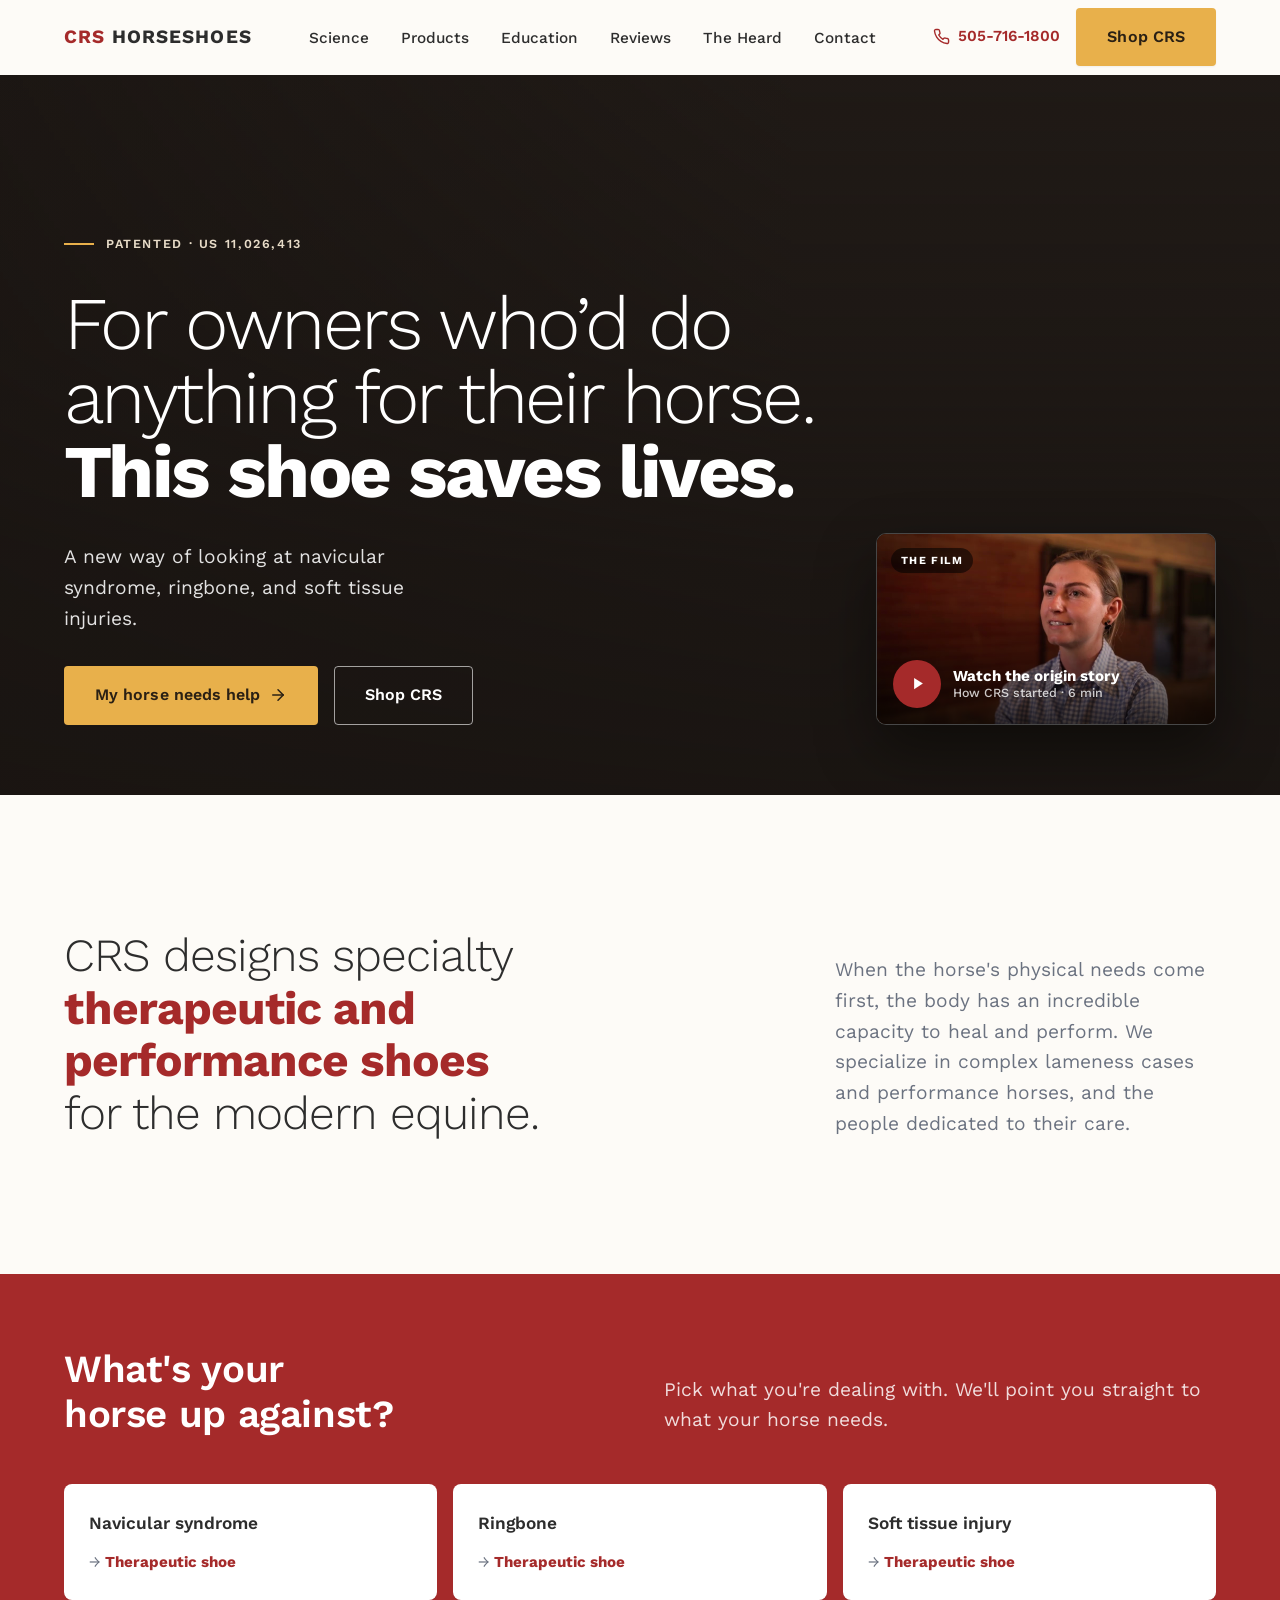
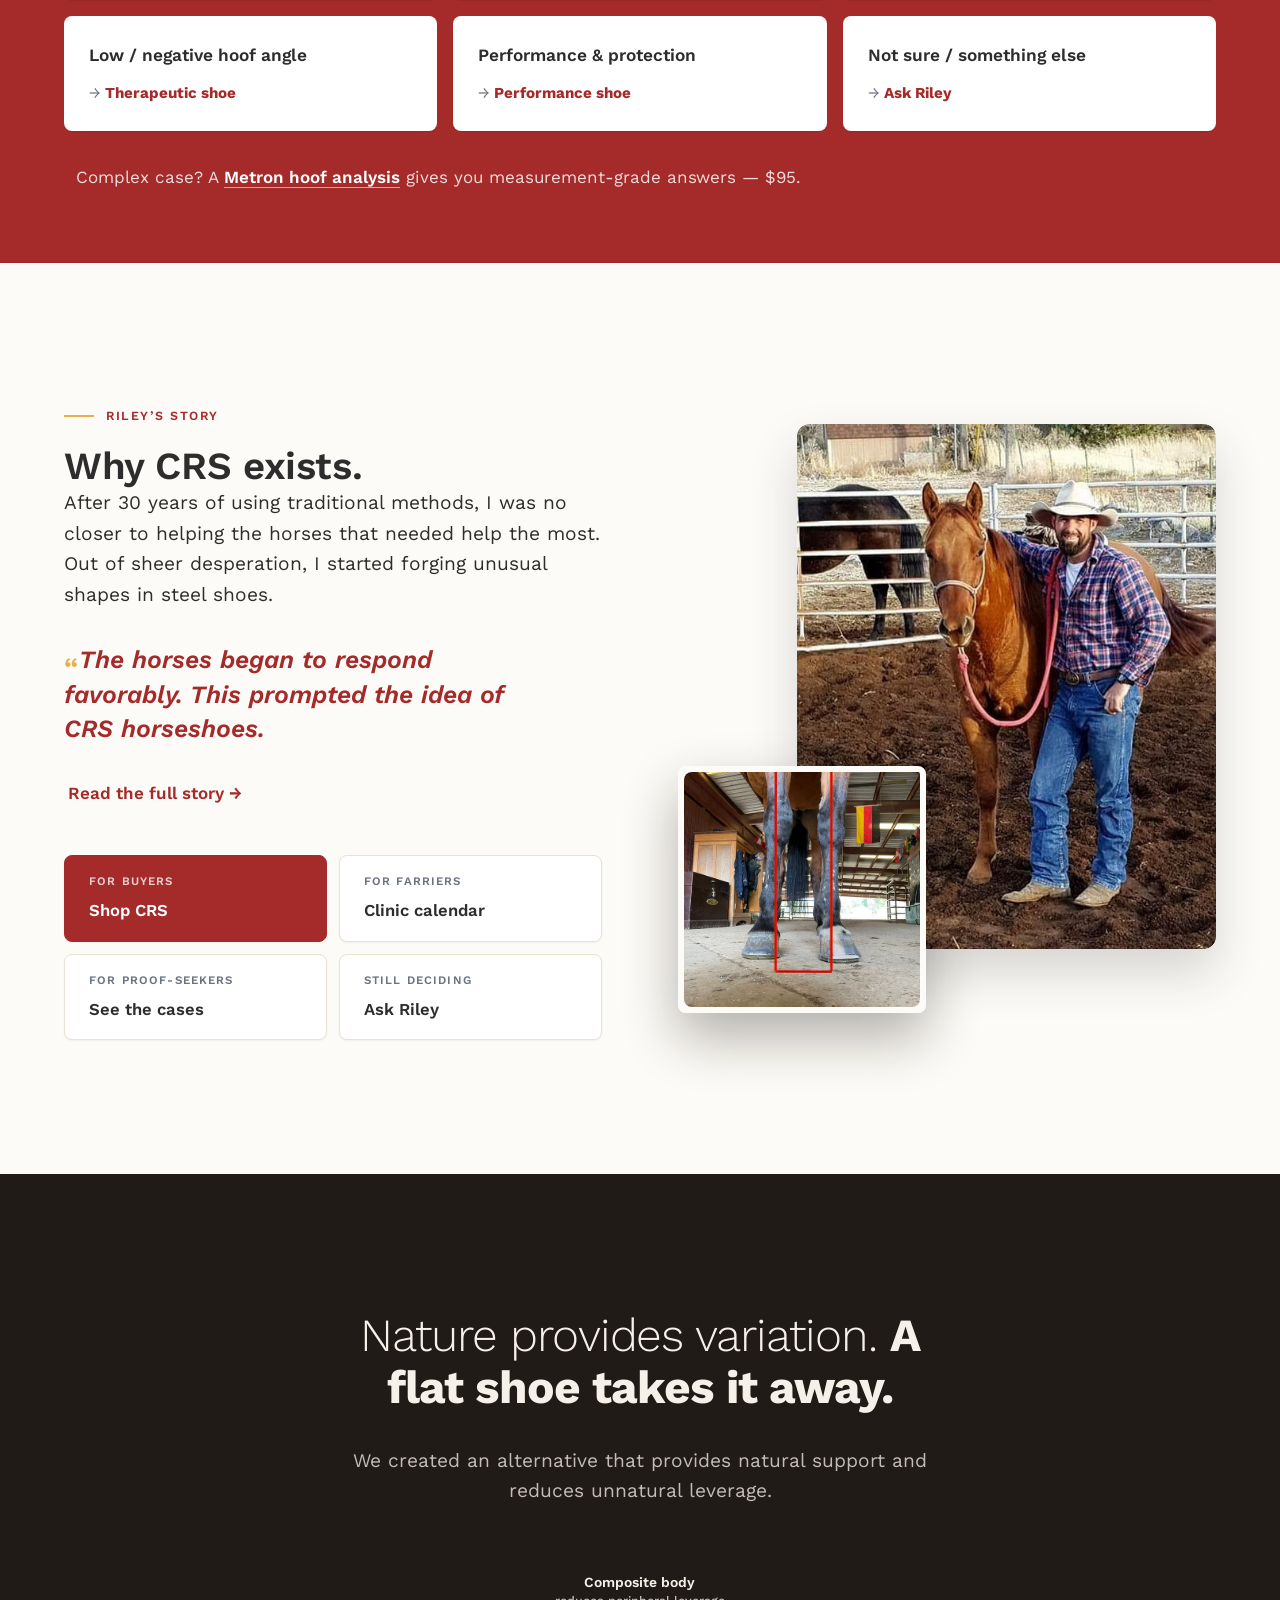
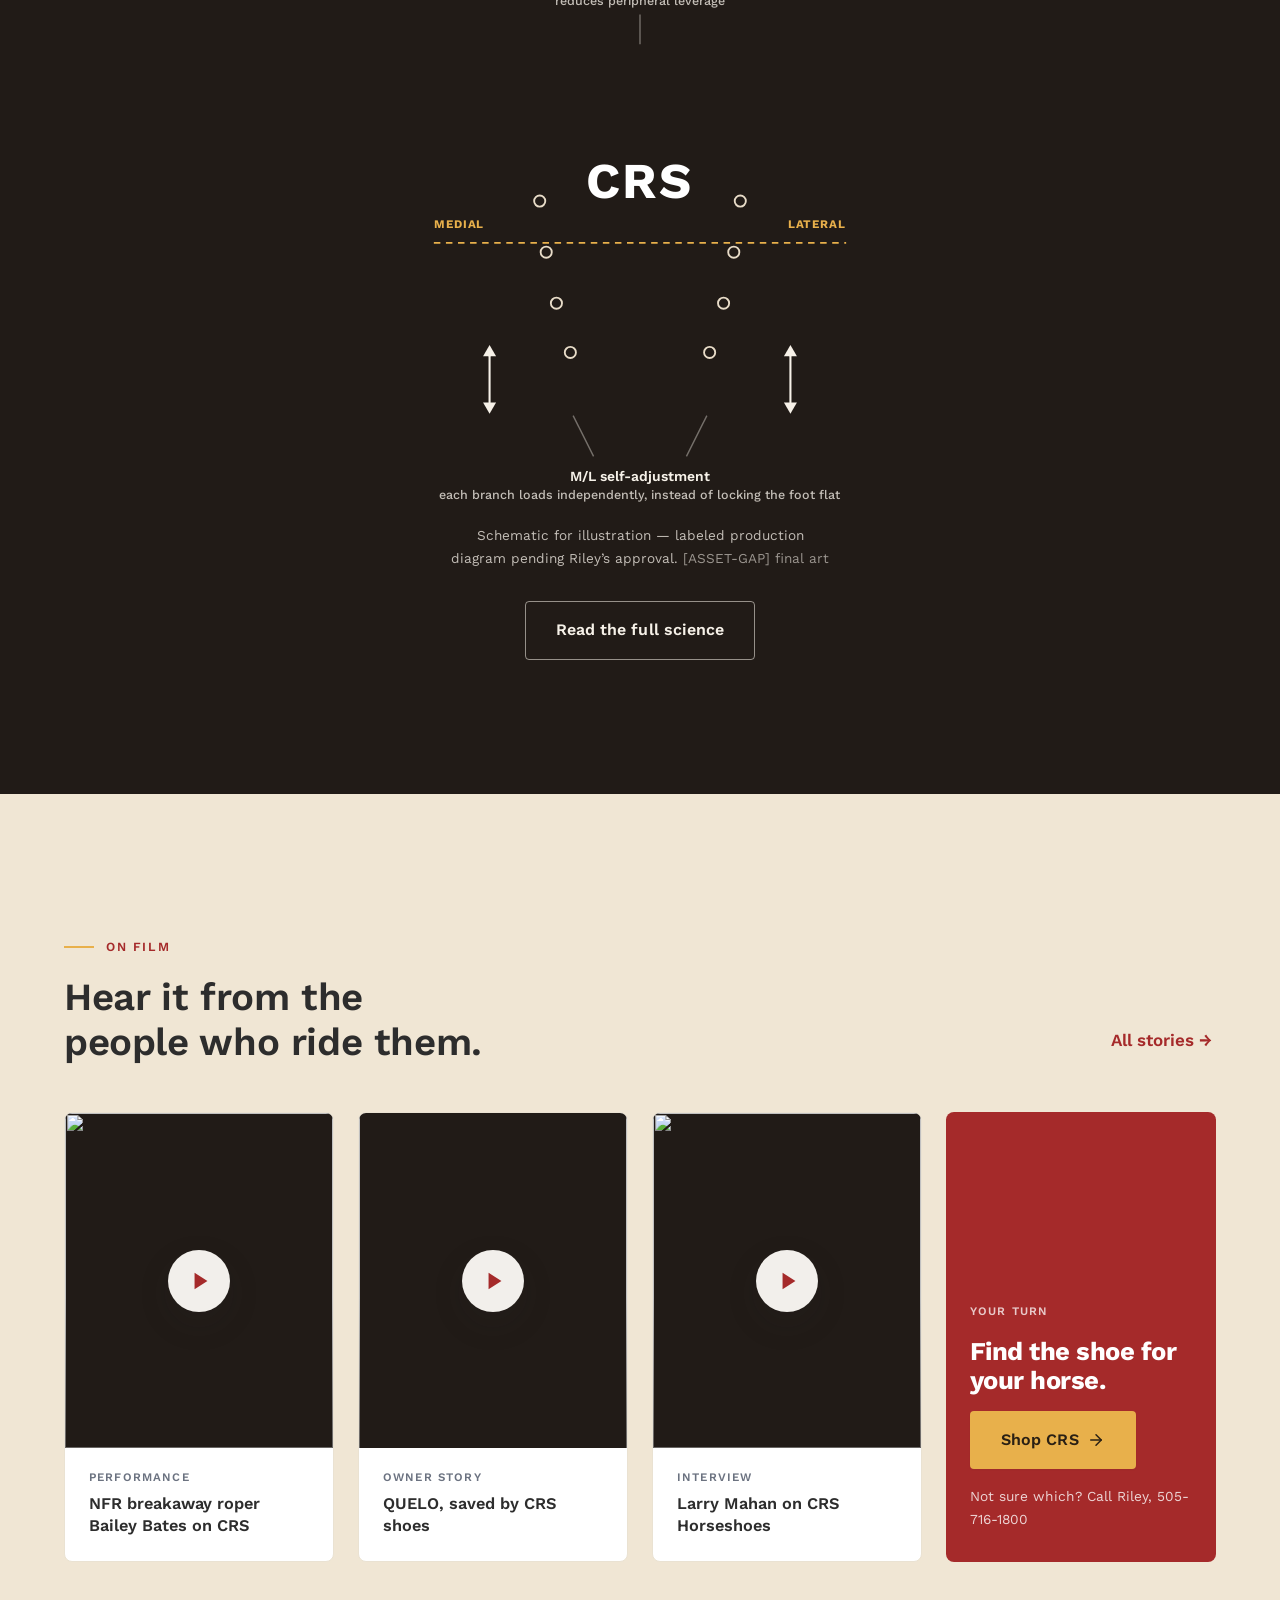
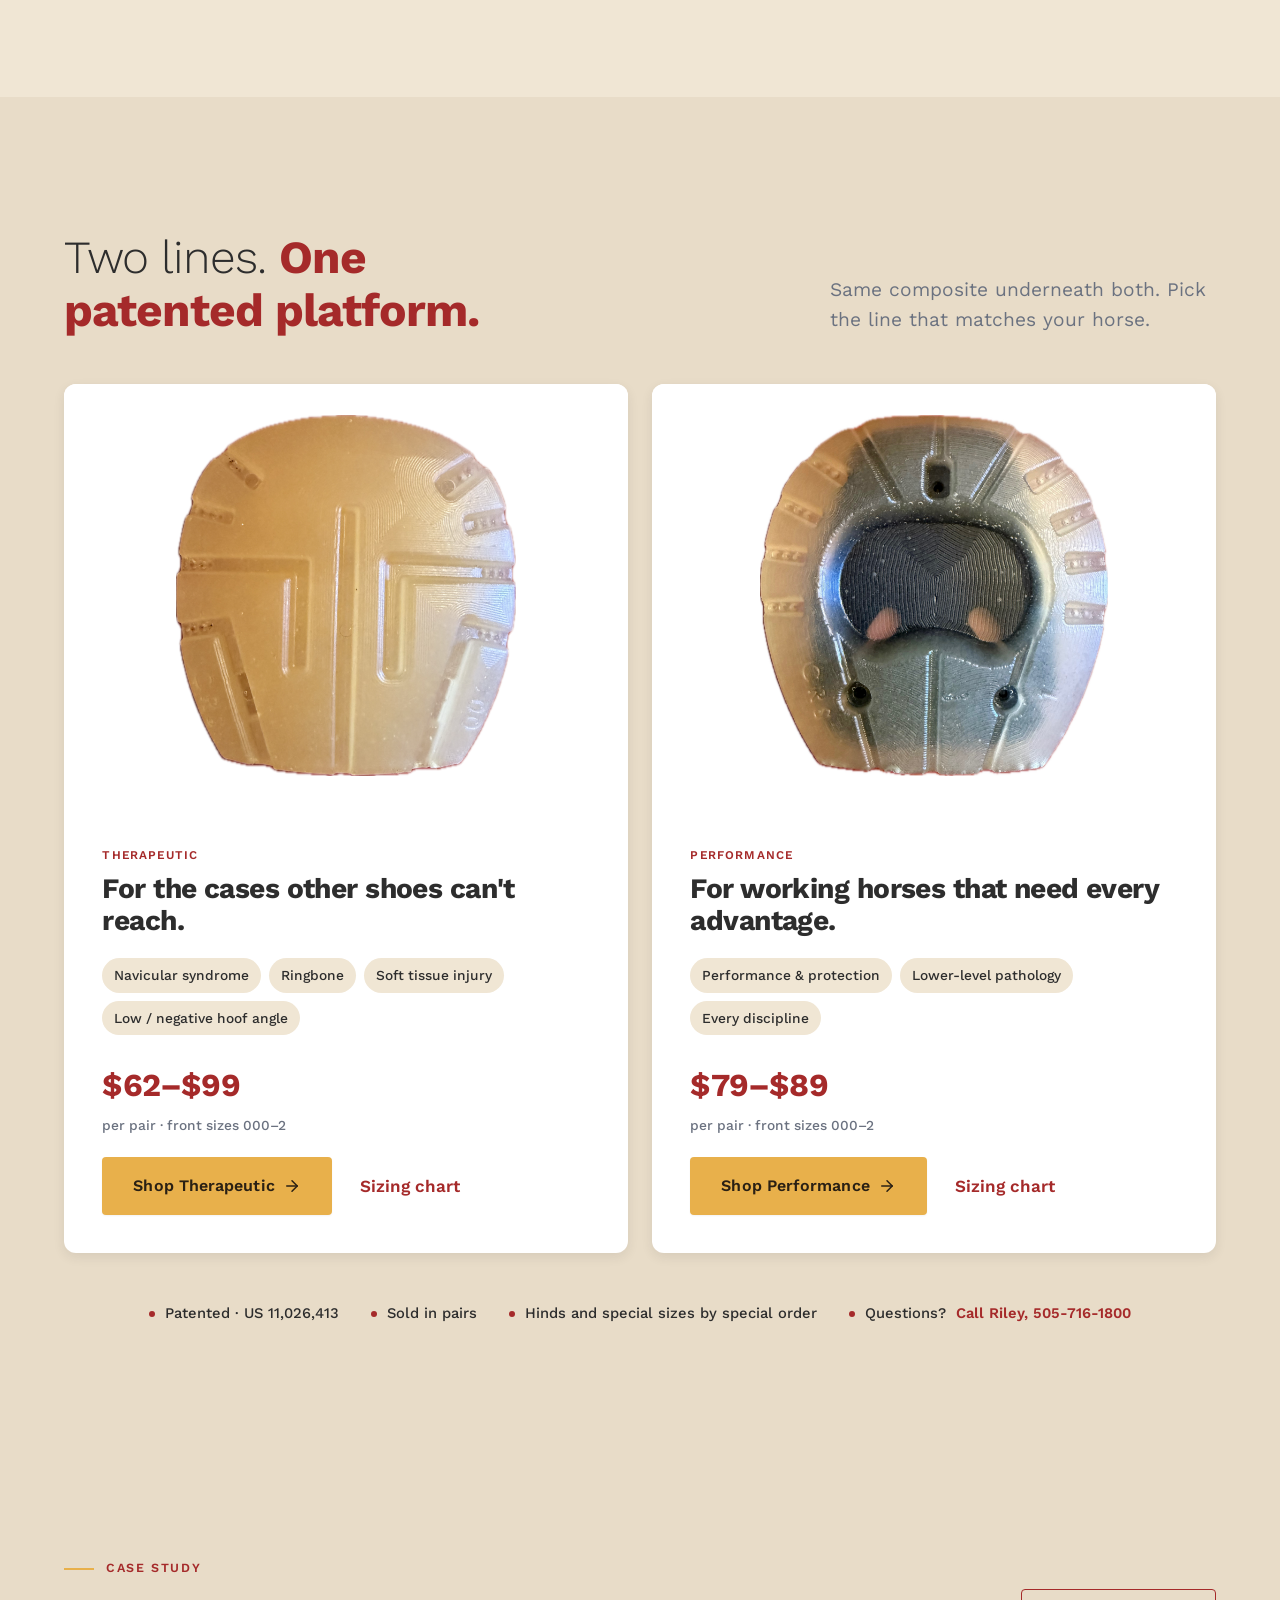
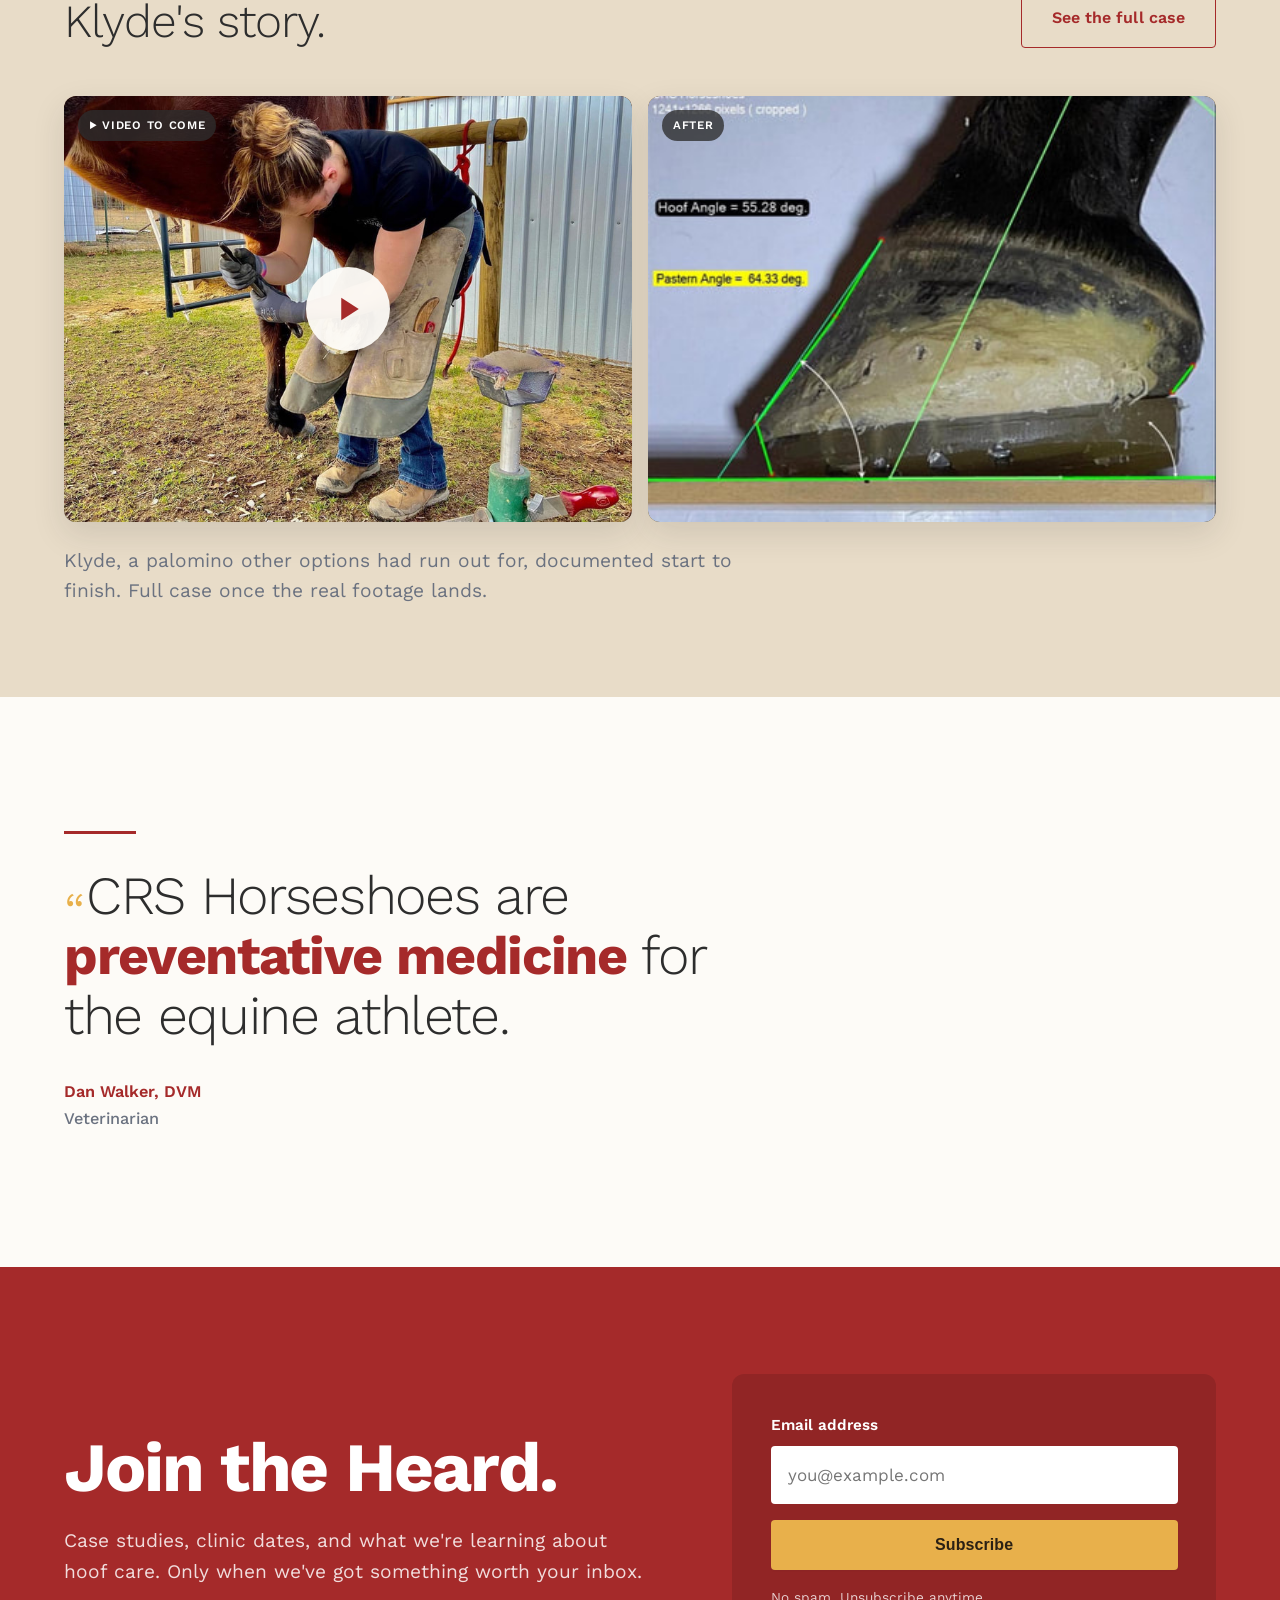
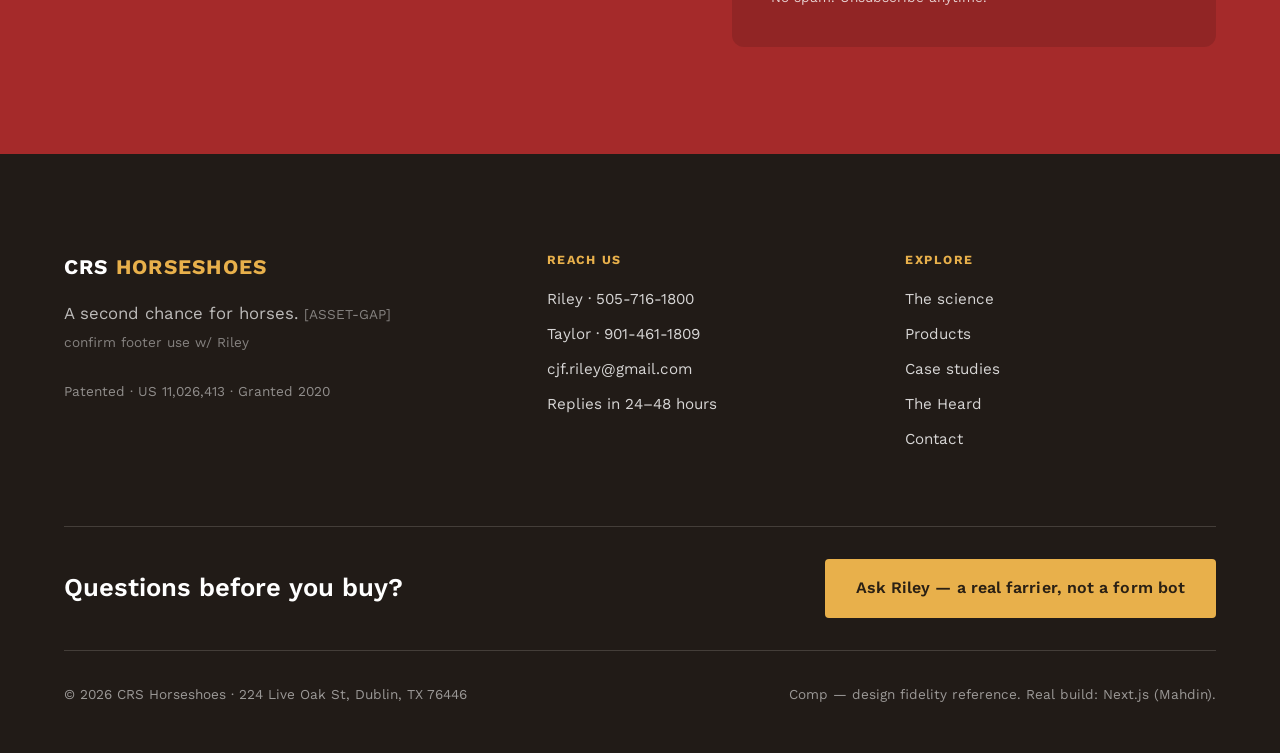
==== index.html @ f3d80b02 "Rotating headline (owners who'd do anything / owners who love their horses); red pulsing play button" ====
<!DOCTYPE html>
<html lang="en">
<head>
<meta charset="UTF-8" />
<meta name="robots" content="noindex, nofollow" />
<meta name="viewport" content="width=device-width, initial-scale=1" />
<title>CRS Horseshoes — Therapeutic & performance horseshoes for the modern equine</title>
<meta name="description" content="Patented therapeutic and performance horseshoes (US 11,026,413). A new way of looking at navicular syndrome, ringbone, and soft tissue injuries. Dublin, TX." />
<!--
  HOMEPAGE OPTION B — "Cinematic open". Full-bleed film hero, red selector, dark signature, red close.
  Baseline = home.html (untouched). Upgrade layer = upgrade.css.
-->
<link rel="preconnect" href="https://fonts.googleapis.com" />
<link rel="preconnect" href="https://fonts.gstatic.com" crossorigin />
<link href="https://fonts.googleapis.com/css2?family=Work+Sans:ital,wght@0,300..700;1,400..600&display=swap" rel="stylesheet" />
<link rel="stylesheet" href="crs.css" />
<link rel="stylesheet" href="upgrade.css" />
</head>
<body class="u-page v-b">

<header class="site-header" id="siteHeader">
  <div class="container">
    <nav class="nav" aria-label="Primary">
      <a href="home.html" class="brand">CRS <span>HORSESHOES</span></a>
      <ul class="nav-links">
        <li><a href="science.html">Science</a></li>
        <li><a href="products.html">Products</a></li>
        <li><a href="education.html">Education</a></li>
        <li><a href="reviews.html">Reviews</a></li>
        <li><a href="the-heard.html">The Heard</a></li>
        <li><a href="contact.html">Contact</a></li>
      </ul>
      <div class="nav-cta">
        <a class="nav-phone" href="tel:+15057161800" aria-label="Call Riley at 505-716-1800">
          <svg viewBox="0 0 24 24" fill="none" stroke="currentColor" stroke-width="2" stroke-linecap="round" stroke-linejoin="round"><path d="M22 16.92v3a2 2 0 0 1-2.18 2 19.79 19.79 0 0 1-8.63-3.07 19.5 19.5 0 0 1-6-6 19.79 19.79 0 0 1-3.07-8.67A2 2 0 0 1 4.11 2h3a2 2 0 0 1 2 1.72c.13.96.36 1.9.7 2.81a2 2 0 0 1-.45 2.11L8.09 9.91a16 16 0 0 0 6 6l1.27-1.27a2 2 0 0 1 2.11-.45c.91.34 1.85.57 2.81.7A2 2 0 0 1 22 16.92z"/></svg>
          505-716-1800
        </a>
        <a class="btn btn-primary" href="shop.html">Shop CRS</a>
        <button class="nav-toggle" aria-label="Open menu">
          <svg viewBox="0 0 24 24" fill="none" stroke="currentColor" stroke-width="2" stroke-linecap="round"><line x1="3" y1="6" x2="21" y2="6"/><line x1="3" y1="12" x2="21" y2="12"/><line x1="3" y1="18" x2="21" y2="18"/></svg>
        </button>
      </div>
    </nav>
  </div>
</header>

<main id="home">


  <!-- HERO OPTION 1 · FILM TITLE -->
  <section class="hero-film hf-title">
    <div class="hero-loop hero-slides" aria-hidden="true">
      <img src="assets/film/hero-slide-1.jpg" alt="" style="object-position:50% 75%" fetchpriority="high">
      <img src="assets/film/hero-slide-2.jpg" alt="" style="object-position:55% 40%" loading="lazy">
      <img src="assets/film/hero-slide-3.jpg" alt="" style="object-position:50% 55%" loading="lazy">
      <img src="assets/film/hero-slide-4.jpg" alt="" style="object-position:60% 30%" loading="lazy">
      <img src="assets/film/hero-slide-5.jpg" alt="" style="object-position:55% 45%" loading="lazy">
    </div>
    <div class="film-yt yt" id="heroFilm" data-yt="NS4LL1KDZxU" data-vtitle="CRS Horseshoes origin story"></div>
    <div class="hf-scrim"></div>
    <button class="film-close" type="button" data-film-close aria-label="Close the film">&#10005; Close film</button>
    <div class="container hf-content">
      <div class="eyebrow">Patented &middot; US 11,026,413</div>
      <h1 class="hero-h1 hl-rot"><span class="hl-a">For owners who&rsquo;d do anything for their horse. <span class="hv">This shoe saves lives.</span></span><span class="hl-b" aria-hidden="true">The shoe made for owners <span class="hv">who love their horses.</span></span></h1>
      <div class="hf-grid">
        <div class="hf-row">
          <p class="lead">A new way of looking at navicular syndrome, ringbone, and soft tissue injuries.</p>
          <div class="hero-ctas">
              <a class="btn btn-primary" href="#help">My horse needs help <svg viewBox="0 0 24 24" fill="none" stroke="currentColor" stroke-width="2" stroke-linecap="round" stroke-linejoin="round"><line x1="5" y1="12" x2="19" y2="12"/><polyline points="12 5 19 12 12 19"/></svg></a>
              <a class="btn btn-secondary" href="#buy">Shop CRS</a>
            </div>
        </div>
        <div class="hf-meta"><button class="story-card" type="button" data-yt-trigger="#heroFilm" aria-label="Play the film: CRS Horseshoes origin story">
            <img src="assets/yt-origin-story.jpg" alt="">
            <video class="sc-loop" src="assets/film/story-loop.mp4" poster="assets/yt-origin-story.jpg" muted loop playsinline autoplay preload="metadata"></video>
            <span class="sc-tag">The film</span>
            <span class="sc-play"><span class="sc-dot"><svg viewBox="0 0 24 24" fill="currentColor"><polygon points="5 3 19 12 5 21 5 3"/></svg></span>
              <span><b>Watch the origin story</b><small>How CRS started &middot; 6 min</small></span></span>
          </button></div>
      </div>
    </div>
  </section>

  <!-- B2 VALUE — asymmetric exhale -->
  <section class="u-exhale g-ivory">
    <div class="container">
      <div class="value-left">
        <p class="statement">CRS designs specialty <strong>therapeutic and performance shoes</strong> for the modern equine.</p>
        <p class="lead muted">When the horse's physical needs come first, the body has an incredible capacity to heal and perform. We specialize in complex lameness cases and performance horses, and the people dedicated to their care.</p>
      </div>
    </div>
  </section>

  <!-- B3 CHALLENGE SELECTOR — the mid-page red zone; target of "My horse needs help" -->
  <section class="u-dense g-red" id="help">
    <div class="container">
      <div class="sel-head">
        <h2 class="h2" style="margin:0">What's your horse up against?</h2>
        <p class="lead">Pick what you're dealing with. We'll point you straight to what your horse needs.</p>
      </div>
      <div class="ch-grid">
        <a class="ch-card" href="#buy-therapeutic"><span class="ch-problem">Navicular syndrome</span><span class="ch-route">&rarr; <strong>Therapeutic shoe</strong></span></a>
        <a class="ch-card" href="#buy-therapeutic"><span class="ch-problem">Ringbone</span><span class="ch-route">&rarr; <strong>Therapeutic shoe</strong></span></a>
        <a class="ch-card" href="#buy-therapeutic"><span class="ch-problem">Soft tissue injury</span><span class="ch-route">&rarr; <strong>Therapeutic shoe</strong></span></a>
        <a class="ch-card" href="#buy-therapeutic"><span class="ch-problem">Low / negative hoof angle</span><span class="ch-route">&rarr; <strong>Therapeutic shoe</strong></span></a>
        <a class="ch-card" href="#buy-performance"><span class="ch-problem">Performance &amp; protection</span><span class="ch-route">&rarr; <strong>Performance shoe</strong></span></a>
        <a class="ch-card" href="contact.html"><span class="ch-problem">Not sure / something else</span><span class="ch-route">&rarr; <strong>Ask Riley</strong></span></a>
      </div>
      <p class="ch-foot">Complex case? A <a href="metron.html">Metron hoof analysis</a> gives you measurement-grade answers &mdash; $95.</p>
    </div>
  </section>

  <!-- B4 RILEY'S STORY — ivory, layered imagery, image right -->
  <section class="u-exhale g-ivory">
    <div class="container">
      <div class="story-u">
        <div>
          <div class="eyebrow">Riley&rsquo;s story</div>
          <h2 class="h2">Why CRS exists.</h2>
          <p class="lead">After 30 years of using traditional methods, I was no closer to helping the horses that needed help the most. Out of sheer desperation, I started forging unusual shapes in steel shoes.</p>
          <p class="pull">The horses began to respond favorably. This prompted the idea of CRS horseshoes.</p>
          <a class="btn-ghost" href="about.html">Read the full story &rarr;</a>
          <div class="tiles">
            <a class="tile primary" href="shop.html"><span class="tile-label">For buyers</span><span class="tile-title">Shop CRS</span></a>
            <a class="tile" href="education.html"><span class="tile-label">For farriers</span><span class="tile-title">Clinic calendar</span></a>
            <a class="tile" href="reviews.html"><span class="tile-label">For proof-seekers</span><span class="tile-title">See the cases</span></a>
            <a class="tile" href="contact.html"><span class="tile-label">Still deciding</span><span class="tile-title">Ask Riley</span></a>
          </div>
        </div>
        <div class="layered">
          <div class="l-main ph-host" style="margin-left:auto"><img class="ph-img" src="assets/image000000.jpg" alt="Riley Henson with a sorrel horse in the round pen"></div>
          <div class="l-float ph-host" style="right:auto;left:0"><img class="ph-img" src="assets/img-3213-2.jpg" alt="A horse's front legs and CRS shoes, measured for alignment"></div>
        </div>
      </div>
    </div>
  </section>

  <!-- B5 SIGNATURE — dark, centred, the schematic is the whole section -->
  <section class="u-exhale g-dark">
    <div class="container sig-center">
      <h2 class="statement">Nature provides variation. <strong>A flat shoe takes it away.</strong></h2>
      <p class="lead statement-sub">We created an alternative that provides natural support and reduces unnatural leverage.</p>
      <figure class="mech" aria-label="Schematic of the CRS horseshoe: composite body, with both branches able to load independently across the medial/lateral plane">
            <svg viewBox="0 0 560 600" role="img" aria-hidden="true">
              <!-- toe callout -->
              <g class="m-note">
                <text x="280" y="34" text-anchor="middle">Composite body</text>
                <text x="280" y="54" text-anchor="middle" class="m-sub">reduces peripheral leverage</text>
                <line class="m-lead" x1="280" y1="64" x2="280" y2="96"/>
              </g>
              <!-- shoe body: one continuous closed path, drawn on scroll -->
              <path class="m-shoe" pathLength="1" d="M 168 478
                C 106 360 94 248 150 162
                C 198 88 362 88 410 162
                C 466 248 454 360 392 478
                L 330 466
                C 372 364 382 266 346 206
                C 314 152 246 152 214 206
                C 178 266 188 364 230 466 Z"/>
              <!-- nail holes -->
              <g class="m-holes">
                <circle cx="172" cy="265" r="6"/><circle cx="179" cy="320" r="6"/>
                <circle cx="190" cy="375" r="6"/><circle cx="205" cy="428" r="6"/>
                <circle cx="388" cy="265" r="6"/><circle cx="381" cy="320" r="6"/>
                <circle cx="370" cy="375" r="6"/><circle cx="355" cy="428" r="6"/>
              </g>
              <!-- medial/lateral axis -->
              <g class="m-axis-g">
                <line class="m-axis" x1="58" y1="310" x2="502" y2="310"/>
                <text class="m-axis-label" x="58" y="294">Medial</text>
                <text class="m-axis-label" x="502" y="294" text-anchor="end">Lateral</text>
              </g>
              <!-- independent flex arrows at each branch -->
              <g class="m-flex-g">
                <path class="m-flex" d="M 118 432 L 118 482"/>
                <path class="m-arrow" d="M 118 420 L 111 432 L 125 432 Z"/>
                <path class="m-arrow" d="M 118 494 L 111 482 L 125 482 Z"/>
                <path class="m-flex" d="M 442 432 L 442 482"/>
                <path class="m-arrow" d="M 442 420 L 435 432 L 449 432 Z"/>
                <path class="m-arrow" d="M 442 494 L 435 482 L 449 482 Z"/>
              </g>
              <!-- resolves into the brand -->
              <text class="m-mark" x="280" y="262" text-anchor="middle">CRS</text>
              <!-- heel callout -->
              <g class="m-note">
                <line class="m-lead" x1="230" y1="540" x2="208" y2="496"/>
                <line class="m-lead" x1="330" y1="540" x2="352" y2="496"/>
                <text x="280" y="566" text-anchor="middle">M/L self-adjustment</text>
                <text x="280" y="586" text-anchor="middle" class="m-sub">each branch loads independently, instead of locking the foot flat</text>
              </g>
            </svg>
            <figcaption class="mech-cap">Schematic for illustration &mdash; labeled production diagram pending Riley&rsquo;s approval. <span style="opacity:.75">[ASSET-GAP] final art</span></figcaption>
          </figure>
      <div style="margin-top:var(--s-8)"><a class="btn btn-secondary" href="science.html">Read the full science</a></div>
    </div>
  </section>

  <!-- B6 ON FILM — testimonial videos (replaces the podcast rail until episode 1 exists) -->
  <section class="u-exhale g-cream-light">
    <div class="container">
      <div class="sec-head split">
        <div><div class="eyebrow">On film</div><h2 class="h2" style="margin:0">Hear it from the people who ride them.</h2></div>
        <a class="btn-ghost" href="reviews.html">All stories &rarr;</a>
      </div>
      <div class="film-row">
        <article class="film-card">
          <div class="film-media ph-host yt" role="button" tabindex="0" data-yt="eykBWoLXKTk" data-vtitle="NFR breakaway roper Bailey Bates on CRS" aria-label="Play: NFR breakaway roper Bailey Bates on CRS">
            <img class="ph-img" src="https://i.ytimg.com/vi/eykBWoLXKTk/maxresdefault.jpg" alt="" loading="lazy">
            <div class="play"><svg viewBox="0 0 24 24" fill="currentColor"><polygon points="5 3 19 12 5 21 5 3"/></svg></div>
          </div>
          <div class="film-body"><div class="film-k">Performance</div><h4>NFR breakaway roper Bailey Bates on CRS</h4></div>
        </article>
        <article class="film-card">
          <div class="film-media ph-host yt" role="button" tabindex="0" data-yt="17zpMHpTQA0" data-vtitle="QUELO, saved by CRS shoes" aria-label="Play: QUELO, saved by CRS shoes">
            <img class="ph-img yt-hq" src="https://i.ytimg.com/vi/17zpMHpTQA0/hqdefault.jpg" alt="" loading="lazy">
            <div class="play"><svg viewBox="0 0 24 24" fill="currentColor"><polygon points="5 3 19 12 5 21 5 3"/></svg></div>
          </div>
          <div class="film-body"><div class="film-k">Owner story</div><h4>QUELO, saved by CRS shoes</h4></div>
        </article>
        <article class="film-card">
          <div class="film-media ph-host yt" role="button" tabindex="0" data-yt="TbunLFzf1jE" data-vtitle="Larry Mahan on CRS Horseshoes" aria-label="Play: Larry Mahan on CRS Horseshoes">
            <img class="ph-img" src="https://i.ytimg.com/vi/TbunLFzf1jE/maxresdefault.jpg" alt="" loading="lazy">
            <div class="play"><svg viewBox="0 0 24 24" fill="currentColor"><polygon points="5 3 19 12 5 21 5 3"/></svg></div>
          </div>
          <div class="film-body"><div class="film-k">Interview</div><h4>Larry Mahan on CRS Horseshoes</h4></div>
        </article>
        <a class="film-cta" href="#buy">
          <span class="fc-k">Your turn</span>
          <span class="fc-h">Find the shoe for your horse.</span>
          <span class="btn btn-primary">Shop CRS <svg viewBox="0 0 24 24" fill="none" stroke="currentColor" stroke-width="2" stroke-linecap="round" stroke-linejoin="round"><line x1="5" y1="12" x2="19" y2="12"/><polyline points="12 5 19 12 12 19"/></svg></span>
          <span class="fc-s">Not sure which? Call Riley, 505-716-1800</span>
        </a>
      </div>
    </div>
  </section>

  <!-- B7 BUY — the shop moment, two lines, big -->
  <section class="u-exhale g-cream" id="buy">
    <div class="container">
      <div class="buy-head">
        <h2 class="statement">Two lines. <strong>One patented platform.</strong></h2>
        <p class="lead muted">Same composite underneath both. Pick the line that matches your horse.</p>
      </div>
      <div class="buy-grid">
        <article class="buy-panel" id="buy-therapeutic">
          <div class="buy-img ph-host"><img class="ph-img" src="assets/s662968199686885824_p1_i2_w2275.png" alt="CRS therapeutic horseshoe"></div>
          <div class="buy-body">
            <div class="prod-cat">Therapeutic</div>
            <h3 class="buy-title">For the cases other shoes can't reach.</h3>
            <ul class="buy-for">
              <li>Navicular syndrome</li><li>Ringbone</li><li>Soft tissue injury</li><li>Low / negative hoof angle</li>
            </ul>
            <div class="buy-price">$62&ndash;$99 <small>per pair &middot; front sizes 000&ndash;2</small></div>
            <div class="buy-ctas">
              <a class="btn btn-primary" href="shop.html">Shop Therapeutic <svg viewBox="0 0 24 24" fill="none" stroke="currentColor" stroke-width="2" stroke-linecap="round" stroke-linejoin="round"><line x1="5" y1="12" x2="19" y2="12"/><polyline points="12 5 19 12 12 19"/></svg></a>
              <a class="btn-ghost" href="https://www.crshorseshoe.com/uploads/1/3/8/4/138428570/crs_shoe_sizing_chart.pdf" target="_blank" rel="noopener">Sizing chart</a>
            </div>
          </div>
        </article>
        <article class="buy-panel" id="buy-performance">
          <div class="buy-img ph-host"><img class="ph-img" src="assets/s662968199686885824_p4_i3_w2599.jpeg" alt="CRS performance horseshoe"></div>
          <div class="buy-body">
            <div class="prod-cat">Performance</div>
            <h3 class="buy-title">For working horses that need every advantage.</h3>
            <ul class="buy-for">
              <li>Performance &amp; protection</li><li>Lower-level pathology</li><li>Every discipline</li>
            </ul>
            <div class="buy-price">$79&ndash;$89 <small>per pair &middot; front sizes 000&ndash;2</small></div>
            <div class="buy-ctas">
              <a class="btn btn-primary" href="shop.html">Shop Performance <svg viewBox="0 0 24 24" fill="none" stroke="currentColor" stroke-width="2" stroke-linecap="round" stroke-linejoin="round"><line x1="5" y1="12" x2="19" y2="12"/><polyline points="12 5 19 12 12 19"/></svg></a>
              <a class="btn-ghost" href="https://www.crshorseshoe.com/uploads/1/3/8/4/138428570/crs_shoe_sizing_chart.pdf" target="_blank" rel="noopener">Sizing chart</a>
            </div>
          </div>
        </article>
      </div>
      <ul class="buy-trust">
        <li>Patented &middot; US 11,026,413</li>
        <li>Sold in pairs</li>
        <li>Hinds and special sizes by special order</li>
        <li>Questions? <a href="tel:+15057161800">Call Riley, 505-716-1800</a></li>
      </ul>
    </div>
  </section>

  <!-- B8 PROOF — Klyde -->
  <section class="sec g-cream">
    <div class="container">
      <div class="proof-head">
        <div><div class="eyebrow">Case study</div><h2 class="statement">Klyde's story.</h2></div>
        <a class="btn btn-secondary" href="reviews.html">See the full case</a>
      </div>
      <div class="spot-grid">
        <div class="spot-img ph-host" role="button" tabindex="0" aria-label="Play Klyde case-study video">
          <img class="ph-img" src="assets/img-8318_orig.jpg" alt="A horse and its owner outdoors">
          <span class="spot-label">&#9654; Video to come</span>
          <div class="play"><svg viewBox="0 0 24 24" fill="currentColor"><polygon points="5 3 19 12 5 21 5 3"/></svg></div>
        </div>
        <div class="spot-img ph-host after">
          <img class="ph-img" src="assets/img-0140.jpg" alt="Shod hoof, side view">
          <span class="spot-label">After</span>
        </div>
      </div>
      <p class="lead muted" style="max-width:60ch">Klyde, a palomino other options had run out for, documented start to finish. Full case once the real footage lands.</p>
    </div>
  </section>

  <!-- B9 TESTIMONIAL — typographic exhale -->
  <section class="u-exhale g-ivory">
    <div class="container">
      <div class="big-quote">
        <div class="q-rule"></div>
        <blockquote>CRS Horseshoes are <strong>preventative medicine</strong> for the equine athlete.</blockquote>
        <cite>Dan Walker, DVM<br><span>Veterinarian</span></cite>
      </div>
    </div>
  </section>

  <!-- B10 CLOSE — drenched red -->
  <section class="u-cta g-red">
    <div class="container">
      <div class="close-grid">
        <div>
          <h2>Join the Heard.</h2>
          <p class="lead">Case studies, clinic dates, and what we're learning about hoof care. Only when we've got something worth your inbox.</p>
        </div>
        <form class="form" onsubmit="event.preventDefault();">
          <div class="field">
            <label for="email">Email address</label>
            <input id="email" type="email" placeholder="you@example.com" autocomplete="email" required />
          </div>
          <button class="btn btn-primary" type="submit">Subscribe</button>
          <p class="privacy">No spam. Unsubscribe anytime.</p>
        </form>
      </div>
    </div>
  </section>

</main>

<footer>
  <div class="container">
    <div class="foot-grid">
      <div class="foot-brand">
        <div class="brand">CRS <span>HORSESHOES</span></div>
        <p class="foot-tag">A second chance for horses. <span style="color:rgba(255,255,255,.45);font-size:.85rem">[ASSET-GAP] confirm footer use w/ Riley</span></p>
        <p style="font-size:.85rem;color:rgba(255,255,255,.5)">Patented &middot; US&nbsp;11,026,413 &middot; Granted 2020</p>
      </div>
      <div class="foot-col">
        <div class="foot-h">Reach us</div>
        <a href="tel:+15057161800">Riley &middot; 505-716-1800</a>
        <a href="tel:+19014611809">Taylor &middot; 901-461-1809</a>
        <a href="mailto:cjf.riley@gmail.com">cjf.riley@gmail.com</a>
        <p>Replies in 24&ndash;48 hours</p>
      </div>
      <div class="foot-col">
        <div class="foot-h">Explore</div>
        <a href="science.html">The science</a>
        <a href="products.html">Products</a>
        <a href="reviews.html">Case studies</a>
        <a href="the-heard.html">The Heard</a>
        <a href="contact.html">Contact</a>
      </div>
    </div>
    <div class="foot-cta">
      <h3 class="h3">Questions before you buy?</h3>
      <a class="btn btn-primary" href="contact.html">Ask Riley &mdash; a real farrier, not a form bot</a>
    </div>
    <div class="foot-bottom">
      <span>&copy; 2026 CRS Horseshoes &middot; 224 Live Oak St, Dublin, TX 76446</span>
      <span>Comp &mdash; design fidelity reference. Real build: Next.js (Mahdin).</span>
    </div>
  </div>
</footer>

<div class="mobile-bar" aria-label="Quick contact">
  <a href="tel:+15057161800"><svg viewBox="0 0 24 24" fill="none" stroke="currentColor" stroke-width="2" stroke-linecap="round" stroke-linejoin="round"><path d="M22 16.92v3a2 2 0 0 1-2.18 2 19.79 19.79 0 0 1-8.63-3.07 19.5 19.5 0 0 1-6-6 19.79 19.79 0 0 1-3.07-8.67A2 2 0 0 1 4.11 2h3a2 2 0 0 1 2 1.72c.13.96.36 1.9.7 2.81a2 2 0 0 1-.45 2.11L8.09 9.91a16 16 0 0 0 6 6l1.27-1.27a2 2 0 0 1 2.11-.45c.91.34 1.85.57 2.81.7A2 2 0 0 1 22 16.92z"/></svg>Call Riley</a>
  <a href="sms:+19014611809"><svg viewBox="0 0 24 24" fill="none" stroke="currentColor" stroke-width="2" stroke-linecap="round" stroke-linejoin="round"><path d="M21 15a2 2 0 0 1-2 2H7l-4 4V5a2 2 0 0 1 2-2h14a2 2 0 0 1 2 2z"/></svg>Text Taylor</a>
  <a class="mb-shop" href="home.html#buy"><svg viewBox="0 0 24 24" fill="none" stroke="currentColor" stroke-width="2" stroke-linecap="round" stroke-linejoin="round"><path d="M6 2 3 6v14a2 2 0 0 0 2 2h14a2 2 0 0 0 2-2V6l-3-4z"/><line x1="3" y1="6" x2="21" y2="6"/><path d="M16 10a4 4 0 0 1-8 0"/></svg>Shop</a>
</div>

<script src="crs.js"></script>

<script src="https://advisor-studio.vercel.app/w.js" data-studio-token="435cb6a88ad04791afb8bc0f98a36fa660d15ae39a9a4187962e9f6f00f03102" defer></script>
</body>
</html>
---- crs.css ----
/* ============================================================
   CRS HORSESHOES — SHARED COMP STYLESHEET
   Single source of truth for all 11 page comps.
   Locked design system: design-system/crs-horseshoes/MASTER.md
   (Direction D Classic CRS Red, Work Sans, Editorial + Soft UI).

   Reconciled MASTER latent defects (executing it correctly,
   NOT relitigating the locked direction):
   1. Shadows: charcoal rgba(45,45,45,…) per MASTER color-rules
      text (the MASTER shadow TABLE still holds stale Direction-C
      green rgba(31,74,63,…) which clashes with red/gold/ivory).
   2. Primary CTA: locked gold (#E8B04B) + charcoal ink, NOT white.
      MASTER button CSS says color:white on gold ≈ 1.5:1 and fails
      its own 4.5:1 rule. Charcoal-on-gold ≈ 7:1, passes AA.
   3. Eyebrow ink = primary red, NOT gold. Passes 4.5:1 on ivory
      AND honors MASTER's "gold = CTAs only, never body text".

   Do NOT add JS-observer opacity-gated scroll reveal — comps must
   survive fast scroll, full-page screenshots, static deploy, no-JS.
   MOTION V2 (end of file) honors that: native CSS scroll-driven
   animations gated behind @supports + prefers-reduced-motion, with
   fully-visible base styles — unsupported browsers / screenshots /
   no-JS all get the complete page.
   ============================================================ */

:root{
  --color-primary:#A52A2A; --color-primary-dark:#7A1F1F;
  --color-accent:#E8B04B;  --color-accent-dark:#C9963F;
  --color-bg:#FDFBF7;      --color-surface:#FFFFFF;
  --color-cream:#E8DCC8;   --color-cream-light:#F0E6D4;
  --color-text:#2D2D2D;    --color-text-muted:#6B7280;
  --color-border:#EAE2D2;

  --shadow-sm:0 1px 2px rgba(45,45,45,.06);
  --shadow-md:0 4px 12px rgba(45,45,45,.09);
  --shadow-lg:0 12px 32px rgba(45,45,45,.13);
  --shadow-xl:0 24px 48px rgba(45,45,45,.18);

  --r-sm:4px; --r-md:8px; --r-lg:12px; --r-xl:20px; --r-full:9999px;

  --s-1:4px;--s-2:8px;--s-3:12px;--s-4:16px;--s-5:20px;--s-6:24px;--s-8:32px;
  --s-12:48px;--s-16:64px;--s-24:96px;--s-32:128px;

  --ease:cubic-bezier(.16,1,.3,1);
  --ease-soft:cubic-bezier(.4,0,.2,1);
  --t-fast:160ms; --t:220ms; --t-slow:300ms;

  --container:1200px;
  --z-nav:50; --z-stickybar:40;
}

*,*::before,*::after{box-sizing:border-box;margin:0;padding:0}
html{-webkit-text-size-adjust:100%;scroll-behavior:smooth}
body{
  font-family:'Work Sans',system-ui,sans-serif;
  background:var(--color-bg); color:var(--color-text);
  font-size:17px; line-height:1.65; font-weight:400;
  -webkit-font-smoothing:antialiased; text-rendering:optimizeLegibility;
}
img{max-width:100%;display:block}
a{color:inherit;text-decoration:none}
::selection{background:var(--color-accent);color:var(--color-primary-dark)}
.container{max-width:var(--container);margin:0 auto;padding:0 var(--s-6)}
.visually-hidden{position:absolute;width:1px;height:1px;overflow:hidden;clip:rect(0 0 0 0);white-space:nowrap}

/* TYPE — text-wrap:balance kills headline orphans, degrades safely */
.display{font-size:clamp(2.85rem,6.2vw,5.25rem);font-weight:700;line-height:1.06;letter-spacing:-.02em;text-wrap:balance;overflow-wrap:break-word}
h1,.h1{font-size:clamp(2.1rem,4vw,3.25rem);font-weight:700;line-height:1.14;letter-spacing:-.015em;text-wrap:balance;overflow-wrap:break-word}
h2,.h2{font-size:clamp(1.7rem,3vw,2.4rem);font-weight:600;line-height:1.18;letter-spacing:-.01em;text-wrap:balance;overflow-wrap:break-word}
h3,.h3{font-size:clamp(1.35rem,2vw,1.65rem);font-weight:600;line-height:1.25}
h4,.h4{font-size:1.18rem;font-weight:600;line-height:1.3}
.lead{font-size:clamp(1.12rem,1.5vw,1.32rem);line-height:1.6;color:var(--color-text);font-weight:400}
.body{font-size:1.0625rem;line-height:1.7}
.muted{color:var(--color-text-muted)}
p{max-width:68ch}

.eyebrow{
  display:inline-flex;align-items:center;gap:var(--s-3);
  font-size:.78rem;font-weight:600;letter-spacing:.13em;text-transform:uppercase;
  color:var(--color-primary);margin-bottom:var(--s-4);
}
.eyebrow::before{content:"";width:30px;height:2px;background:var(--color-accent);flex:none}
.eyebrow.center{justify-content:center}

/* BUTTONS — gold fill + charcoal ink (a11y fix vs MASTER white-on-gold) */
.btn{
  display:inline-flex;align-items:center;justify-content:center;gap:var(--s-2);
  padding:15px 30px;border-radius:var(--r-sm);font-weight:600;font-size:1rem;
  letter-spacing:.005em;cursor:pointer;border:1.5px solid transparent;
  transition:background-color var(--t) var(--ease-soft),color var(--t) var(--ease-soft),
             box-shadow var(--t) var(--ease-soft),border-color var(--t) var(--ease-soft),
             transform var(--t-fast) var(--ease-soft);
  min-height:48px;
}
.btn:active{transform:scale(.97)}
.btn-primary{background:var(--color-accent);color:#2A2014;box-shadow:var(--shadow-sm)}
.btn-primary:hover{background:var(--color-accent-dark);box-shadow:var(--shadow-md)}
.btn-secondary{background:transparent;color:var(--color-primary);border-color:var(--color-primary)}
.btn-secondary:hover{background:var(--color-primary);color:#fff}
.btn-ghost{padding:10px 4px;color:var(--color-primary);font-weight:600;background:none;border:none;cursor:pointer}
.btn-ghost:hover{color:var(--color-primary-dark)}
.btn svg{width:18px;height:18px;flex:none}
:focus-visible{outline:3px solid var(--color-accent);outline-offset:3px;border-radius:2px}

/* HEADER — solid ivory (MASTER bans glassmorphism) */
.site-header{
  position:sticky;top:0;z-index:var(--z-nav);background:var(--color-bg);
  border-bottom:1px solid transparent;
  transition:box-shadow var(--t) var(--ease-soft),border-color var(--t) var(--ease-soft);
}
.site-header.scrolled{box-shadow:var(--shadow-sm);border-bottom-color:var(--color-border)}
.nav{display:flex;align-items:center;justify-content:space-between;height:74px;gap:var(--s-8)}
.brand{font-weight:700;font-size:1.18rem;letter-spacing:.06em;color:var(--color-primary);white-space:nowrap}
.brand span{color:var(--color-text)}
.nav-links{display:flex;align-items:center;gap:var(--s-8);list-style:none}
.nav-links a{font-size:.96rem;font-weight:500;color:var(--color-text);position:relative;padding:6px 0;transition:color var(--t-fast) var(--ease-soft)}
.nav-links a::after{content:"";position:absolute;left:0;right:100%;bottom:0;height:2px;background:var(--color-primary);transition:right var(--t) var(--ease)}
.nav-links a:hover{color:var(--color-primary)}
.nav-links a:hover::after,.nav-links a.active::after{right:0}
.nav-links a.active{color:var(--color-primary);font-weight:600}
.nav-cta{display:flex;align-items:center;gap:var(--s-4)}
.nav-phone{display:inline-flex;align-items:center;gap:8px;font-weight:600;color:var(--color-primary);font-size:.96rem}
.nav-phone svg{width:17px;height:17px}
.nav-toggle{display:none;background:none;border:none;cursor:pointer;color:var(--color-primary);padding:10px;min-width:44px;min-height:44px}

/* HERO */
.hero{padding:clamp(var(--s-16),9vw,var(--s-32)) 0 clamp(var(--s-16),7vw,var(--s-24))}
.hero-grid{display:grid;grid-template-columns:1.05fr .95fr;gap:clamp(var(--s-12),5vw,var(--s-24));align-items:center}
.hero-text .display,.hero-text .h1{margin-bottom:var(--s-6)}
.hero-text .lead{margin-bottom:var(--s-8);max-width:32ch}
.hero-ctas{display:flex;gap:var(--s-4);flex-wrap:wrap}
.hero-media{
  position:relative;aspect-ratio:4/5;border-radius:var(--r-lg);overflow:hidden;
  background:linear-gradient(160deg,rgba(122,31,31,.20),rgba(45,45,45,.42)),
    repeating-linear-gradient(45deg,#6b5a48 0 22px,#5e4e3d 22px 44px);
  box-shadow:var(--shadow-xl);
}
.media-tag{position:absolute;left:16px;top:16px;z-index:2;background:rgba(45,45,45,.78);color:#fff;
  font-size:.72rem;font-weight:600;letter-spacing:.06em;text-transform:uppercase;padding:7px 12px;border-radius:var(--r-xl)}
.play{position:absolute;inset:0;margin:auto;width:84px;height:84px;border-radius:var(--r-full);
  background:rgba(253,251,247,.95);display:grid;place-items:center;color:var(--color-primary);
  box-shadow:var(--shadow-lg);transition:background-color var(--t) var(--ease-soft),color var(--t) var(--ease-soft),transform var(--t) var(--ease)}
.play svg{width:30px;height:30px;margin-left:4px}
[role=button]{cursor:pointer}
[role=button]:hover .play{background:#fff;color:var(--color-primary-dark);transform:scale(1.05)}
.media-note{position:absolute;left:0;right:0;bottom:0;padding:14px 16px;z-index:2;
  background:linear-gradient(transparent,rgba(45,45,45,.66));color:#fff;
  display:flex;justify-content:space-between;gap:12px;font-size:.8rem;font-weight:500}
.asset-gap{outline:2px dashed rgba(255,255,255,.5);outline-offset:-10px}
/* real photo dropped into any aspect-ratio media box (harvested from live site) */
.ph-img{position:absolute;inset:0;width:100%;height:100%;object-fit:cover;display:block;border-radius:inherit;z-index:0}
.ph-host{position:relative;overflow:hidden}
.ph-host>.media-tag,.ph-host>.media-note,.ph-host>.play,.ph-host>.spot-label,.ph-host>.embed-tag{z-index:2}

/* SECTION SHELLS */
section{position:relative}
.band{background:var(--color-cream-light)}
.band-cream{background:var(--color-cream)}
.sec{padding:clamp(var(--s-16),7vw,var(--s-24)) 0}
.sec-narrow{max-width:780px;margin:0 auto}
.sec-head{margin-bottom:var(--s-12)}
.sec-head.center{text-align:center;max-width:760px;margin-inline:auto}
.sec-head.split{display:flex;justify-content:space-between;align-items:flex-end;gap:var(--s-8);flex-wrap:wrap}
.sec-head h2{margin-bottom:var(--s-4)}
.value{text-align:center;max-width:880px;margin:0 auto}
.value h2{margin-bottom:var(--s-6)}

/* CARDS / GRID PRIMITIVES (reused across pages) */
.grid-3{display:grid;grid-template-columns:repeat(3,1fr);gap:var(--s-6)}
.grid-2{display:grid;grid-template-columns:1fr 1fr;gap:clamp(var(--s-12),5vw,var(--s-24));align-items:center}
.card{background:var(--color-surface);border:1px solid var(--color-border);border-radius:var(--r-md);
  padding:var(--s-6);box-shadow:var(--shadow-sm);
  transition:box-shadow var(--t) var(--ease-soft),border-color var(--t) var(--ease-soft)}
.card:hover{box-shadow:var(--shadow-md);border-color:var(--color-primary)}

/* CHALLENGE SELECTOR */
.ch-grid{display:grid;grid-template-columns:repeat(3,1fr);gap:var(--s-4);margin-bottom:var(--s-8)}
.ch-card{display:flex;flex-direction:column;gap:var(--s-3);padding:var(--s-6);
  background:var(--color-surface);border:1px solid var(--color-border);border-radius:var(--r-md);box-shadow:var(--shadow-sm);
  transition:box-shadow var(--t) var(--ease-soft),border-color var(--t) var(--ease-soft)}
.ch-card:hover{box-shadow:var(--shadow-md);border-color:var(--color-primary)}
.ch-problem{font-weight:600;font-size:1.08rem}
.ch-route{color:var(--color-text-muted);font-size:.95rem}
.ch-route strong{color:var(--color-primary)}
.ch-foot{text-align:center;color:var(--color-text-muted)}
.ch-foot a{color:var(--color-primary);font-weight:600;border-bottom:1px solid var(--color-accent)}

/* STORY / SPLIT MEDIA */
.story-grid{display:grid;grid-template-columns:1fr 1fr;gap:clamp(var(--s-12),5vw,var(--s-24));align-items:start}
.pull{font-size:1.55rem;line-height:1.4;font-weight:600;font-style:italic;color:var(--color-primary);margin:var(--s-8) 0;max-width:30ch}
.pull::before{content:"\201C";color:var(--color-accent);font-style:normal;font-size:1.15em;line-height:0;vertical-align:-.35em;margin-right:.04em}
.story-media{position:relative;aspect-ratio:16/10;border-radius:var(--r-lg);overflow:hidden;
  background:linear-gradient(150deg,rgba(122,31,31,.22),rgba(45,45,45,.45)),repeating-linear-gradient(45deg,#5e4e3d 0 22px,#52432f 22px 44px);
  box-shadow:var(--shadow-lg);margin-bottom:var(--s-6)}
.story-media .play{width:68px;height:68px}.story-media .play svg{width:24px;height:24px}

/* CTA TILES */
.tiles{display:grid;grid-template-columns:1fr 1fr;gap:var(--s-3)}
.tile{display:flex;flex-direction:column;gap:6px;padding:var(--s-4) var(--s-6);
  border:1px solid var(--color-border);border-radius:var(--r-md);background:var(--color-surface);
  box-shadow:var(--shadow-sm);transition:box-shadow var(--t) var(--ease-soft),border-color var(--t) var(--ease-soft)}
.tile:hover{box-shadow:var(--shadow-md);border-color:var(--color-primary)}
.tile.primary{background:var(--color-primary);color:#fff;border-color:var(--color-primary)}
.tile.primary .tile-label{color:rgba(255,255,255,.78)}
.tile-label{font-size:.72rem;font-weight:600;letter-spacing:.1em;text-transform:uppercase;color:var(--color-text-muted)}
.tile-title{font-weight:600;font-size:1.04rem;display:flex;align-items:center;gap:8px}
.tile svg{width:16px;height:16px}

/* PODCAST RAIL */
.rail-head{display:flex;justify-content:space-between;align-items:flex-end;gap:var(--s-8);margin-bottom:var(--s-8);flex-wrap:wrap}
.rail-sub{color:var(--color-text-muted);margin-top:var(--s-3)}
.subscribe{display:flex;gap:var(--s-4)}
.subscribe a{display:inline-flex;align-items:center;gap:7px;font-size:.86rem;font-weight:600;color:var(--color-primary);
  border:1px solid var(--color-border);background:var(--color-surface);padding:8px 14px;border-radius:var(--r-xl);
  transition:border-color var(--t-fast) var(--ease-soft)}
.subscribe a:hover{border-color:var(--color-primary)}
.subscribe svg{width:14px;height:14px}
.rail{display:flex;gap:var(--s-4);overflow-x:auto;padding-bottom:var(--s-4);scroll-snap-type:x mandatory;-webkit-overflow-scrolling:touch}
.rail::-webkit-scrollbar{height:6px}.rail::-webkit-scrollbar-thumb{background:var(--color-border);border-radius:99px}
.ep{flex:0 0 290px;scroll-snap-align:start;border:1px solid var(--color-border);border-radius:var(--r-md);overflow:hidden;background:var(--color-surface);box-shadow:var(--shadow-sm)}
.ep-art{aspect-ratio:16/9;display:grid;place-items:center;background:linear-gradient(135deg,#7A1F1F,#2D2D2D);color:rgba(255,255,255,.82);
  font-size:.78rem;font-weight:600;letter-spacing:.06em;text-transform:uppercase}
.ep-body{padding:var(--s-5) var(--s-6) var(--s-6)}
.ep-meta{font-size:.76rem;font-weight:600;letter-spacing:.06em;text-transform:uppercase;color:var(--color-text-muted);margin-bottom:8px}
.ep-body h4{margin-bottom:6px}.ep-body p{font-size:.93rem;color:var(--color-text-muted)}
.rail-note{display:flex;align-items:center;gap:var(--s-4);margin-top:var(--s-8);flex-wrap:wrap}
.rail-note span{font-weight:600}
.notify{display:flex;gap:var(--s-3);flex-wrap:wrap}
.notify input{padding:13px 16px;border:1.5px solid var(--color-border);border-radius:var(--r-sm);font:inherit;font-size:.95rem;min-width:260px;background:var(--color-surface)}
.notify input:focus-visible{border-color:var(--color-accent)}
.notify-mc{font-size:.85rem;color:var(--color-text-muted);width:100%}

/* HOW IT WORKS / IMAGE SPLIT */
.how-grid{display:grid;grid-template-columns:1fr 1fr;gap:clamp(var(--s-12),5vw,var(--s-24));align-items:center}
.how-grid .body p+p{margin-top:var(--s-4)}
.how-media{aspect-ratio:4/3;border-radius:var(--r-lg);background:linear-gradient(150deg,var(--color-cream),#cdbfa6);box-shadow:var(--shadow-lg);
  display:grid;place-items:center;color:rgba(45,45,45,.45);font-weight:600;font-size:.85rem;text-align:center;padding:var(--s-6)}

/* PRODUCTS */
.prod-grid{display:grid;grid-template-columns:repeat(3,1fr);gap:var(--s-6)}
.prod{border:1px solid var(--color-border);border-radius:var(--r-md);overflow:hidden;background:var(--color-surface);box-shadow:var(--shadow-sm);
  transition:box-shadow var(--t) var(--ease-soft),border-color var(--t) var(--ease-soft)}
.prod:hover{box-shadow:var(--shadow-md);border-color:var(--color-primary)}
.prod-img{aspect-ratio:4/3;display:grid;place-items:center;color:rgba(45,45,45,.42);font-weight:600;font-size:.85rem;text-align:center;padding:var(--s-4);
  background:linear-gradient(150deg,var(--color-cream),#d8caaf)}
.prod.soon .prod-img{background:linear-gradient(150deg,#dfd8cb,#c7bda9)}
.prod-body{padding:var(--s-6)}
.prod-cat{font-size:.74rem;font-weight:600;letter-spacing:.1em;text-transform:uppercase;color:var(--color-primary);margin-bottom:8px}
.prod.soon .prod-cat{color:var(--color-text-muted)}
.prod-body h4{margin-bottom:8px}
.price{font-size:1.4rem;font-weight:700;color:var(--color-primary)}
.price small{font-size:.85rem;font-weight:500;color:var(--color-text-muted)}
.prod.soon .price{color:var(--color-text-muted);font-size:1.05rem}
.prod-foot{display:flex;justify-content:space-between;align-items:center;margin-top:var(--s-4);font-size:.9rem;color:var(--color-text-muted)}
.prod-foot strong{color:var(--color-primary)}

/* SPOTLIGHT / BEFORE-AFTER */
.spot-grid{display:grid;grid-template-columns:1fr 1fr;gap:var(--s-4);margin-bottom:var(--s-6)}
.spot-img{position:relative;aspect-ratio:4/3;border-radius:var(--r-lg);overflow:hidden;box-shadow:var(--shadow-lg);
  background:linear-gradient(150deg,rgba(122,31,31,.22),rgba(45,45,45,.45)),repeating-linear-gradient(45deg,#5e4e3d 0 22px,#52432f 22px 44px)}
.spot-img.after{background:linear-gradient(150deg,rgba(232,176,75,.18),rgba(45,45,45,.32)),repeating-linear-gradient(45deg,#7c6f55 0 22px,#6e6049 22px 44px)}
.spot-label{position:absolute;left:14px;top:14px;background:rgba(45,45,45,.78);color:#fff;font-size:.72rem;font-weight:600;
  letter-spacing:.06em;text-transform:uppercase;padding:6px 11px;border-radius:var(--r-xl)}
.spot-cap{display:flex;justify-content:space-between;align-items:center;gap:var(--s-6);flex-wrap:wrap}

/* QUOTE / TESTIMONIAL */
.quote-grid{display:grid;grid-template-columns:.85fr 1.15fr;gap:clamp(var(--s-12),5vw,var(--s-24));align-items:center}
.quote-media{aspect-ratio:1;border-radius:var(--r-lg);background:linear-gradient(150deg,rgba(122,31,31,.2),rgba(45,45,45,.4)),repeating-linear-gradient(45deg,#5e4e3d 0 22px,#52432f 22px 44px);
  box-shadow:var(--shadow-lg);display:grid;place-items:end;padding:var(--s-4)}
.quote-media span{background:rgba(45,45,45,.7);color:#fff;font-size:.74rem;padding:6px 11px;border-radius:var(--r-xl);font-weight:600}
blockquote{font-size:clamp(1.5rem,2.6vw,2.05rem);line-height:1.34;font-weight:600;letter-spacing:-.01em;color:var(--color-text);max-width:24ch}
blockquote.sm{font-size:1.3rem;max-width:36ch}
blockquote::before{content:"\201C";color:var(--color-accent);font-size:1.1em;line-height:0;vertical-align:-.35em;margin-right:.04em}
cite{display:block;margin-top:var(--s-6);font-style:normal;font-weight:600;color:var(--color-primary)}
cite span{color:var(--color-text-muted);font-weight:500}

/* TEAM / PROFILE GRID */
.team-grid{display:grid;grid-template-columns:repeat(3,1fr);gap:var(--s-8)}
.team-card{text-align:left}
.team-photo{aspect-ratio:1;border-radius:var(--r-lg);margin-bottom:var(--s-4);box-shadow:var(--shadow-md);
  background:linear-gradient(150deg,rgba(122,31,31,.18),rgba(45,45,45,.38)),repeating-linear-gradient(45deg,#5e4e3d 0 20px,#52432f 20px 40px);
  display:grid;place-items:end;padding:var(--s-3)}
.team-photo span{background:rgba(45,45,45,.7);color:#fff;font-size:.7rem;padding:5px 10px;border-radius:var(--r-xl);font-weight:600}
.team-role{font-size:.8rem;font-weight:600;letter-spacing:.08em;text-transform:uppercase;color:var(--color-primary);margin:6px 0 8px}

/* STEPS (numbered process — Metron, application) */
.steps{display:grid;grid-template-columns:repeat(3,1fr);gap:var(--s-6)}
.step{padding:var(--s-6);border:1px solid var(--color-border);border-radius:var(--r-md);background:var(--color-surface);box-shadow:var(--shadow-sm)}
.step-n{display:grid;place-items:center;width:40px;height:40px;border-radius:var(--r-full);background:var(--color-primary);color:#fff;font-weight:700;margin-bottom:var(--s-4)}
.step h4{margin-bottom:8px}.step p{font-size:.96rem;color:var(--color-text-muted)}

/* CHECK LIST (what's included, conditions) */
.checklist{display:grid;grid-template-columns:repeat(2,1fr);gap:var(--s-3) var(--s-6);margin:var(--s-6) 0}
.check{display:flex;align-items:center;gap:var(--s-3);font-weight:500}
.check svg{width:18px;height:18px;color:var(--color-primary);flex:none}

/* ACCORDION (FAQ) */
.acc{border-top:1px solid var(--color-border)}
.acc details{border-bottom:1px solid var(--color-border)}
.acc summary{list-style:none;cursor:pointer;padding:var(--s-6) var(--s-2);display:flex;justify-content:space-between;align-items:center;gap:var(--s-6);
  font-weight:600;font-size:1.12rem;color:var(--color-text);transition:color var(--t-fast) var(--ease-soft)}
.acc summary::-webkit-details-marker{display:none}
.acc summary:hover{color:var(--color-primary)}
.acc summary .ico{flex:none;color:var(--color-primary);transition:transform var(--t) var(--ease)}
.acc details[open] summary .ico{transform:rotate(45deg)}
.acc .ans{padding:0 var(--s-2) var(--s-6);color:var(--color-text);max-width:74ch;line-height:1.7}

/* FORMS */
.form{display:flex;flex-direction:column;gap:var(--s-4);max-width:480px}
.form.wide{max-width:680px}
.field{display:flex;flex-direction:column;gap:var(--s-2)}
.field label{font-weight:600;font-size:.95rem}
.field input,.field textarea,.field select{padding:14px 16px;border:1.5px solid var(--color-border);border-radius:var(--r-sm);font:inherit;background:var(--color-surface);width:100%}
.field input:focus-visible,.field textarea:focus-visible,.field select:focus-visible{border-color:var(--color-accent)}
.field textarea{min-height:130px;resize:vertical}
.row2{display:grid;grid-template-columns:1fr 1fr;gap:var(--s-4)}
.privacy{font-size:.85rem;color:var(--color-text-muted)}

/* EMAIL CAPTURE */
.email-grid{display:grid;grid-template-columns:1fr 1fr;gap:clamp(var(--s-12),5vw,var(--s-24));align-items:center}

/* CONTACT INFO BLOCK */
.contact-grid{display:grid;grid-template-columns:1fr 1fr;gap:clamp(var(--s-12),5vw,var(--s-24))}
.info-row{display:flex;gap:var(--s-4);padding:var(--s-4) 0;border-bottom:1px solid var(--color-border)}
.info-row svg{width:20px;height:20px;color:var(--color-primary);flex:none;margin-top:3px}
.info-row b{display:block;margin-bottom:2px}
.info-row a,.info-row span{color:var(--color-text-muted)}
.map-embed{aspect-ratio:4/3;border-radius:var(--r-lg);box-shadow:var(--shadow-md);
  background:linear-gradient(150deg,var(--color-cream),#cdbfa6);display:grid;place-items:center;color:rgba(45,45,45,.45);font-weight:600;font-size:.85rem}

/* PAGE HERO (interior pages — smaller than home) */
.page-hero{padding:clamp(var(--s-16),7vw,var(--s-24)) 0 clamp(var(--s-12),5vw,var(--s-16))}
.page-hero .eyebrow{margin-bottom:var(--s-4)}
.page-hero .lead{max-width:60ch;margin-top:var(--s-4)}

/* SHOP GRID */
.shop-layout{display:grid;grid-template-columns:230px 1fr;gap:var(--s-12);align-items:start}
.facets{position:sticky;top:96px}
.facet-h{font-size:.78rem;font-weight:700;letter-spacing:.1em;text-transform:uppercase;color:var(--color-primary);margin:var(--s-6) 0 var(--s-3)}
.facet a{display:block;padding:7px 0;color:var(--color-text-muted);font-size:.95rem;transition:color var(--t-fast) var(--ease-soft)}
.facet a:hover,.facet a.on{color:var(--color-primary);font-weight:600}
.shop-grid{display:grid;grid-template-columns:repeat(3,1fr);gap:var(--s-6)}

/* GRID-BLOWOUT GUARD — grid/flex items default to min-width:auto and won't
   shrink below their content's min size, so a long unbreakable label in a
   placeholder forces the track wider than the viewport (7px page scroll on
   products@390). Allow items to shrink + let placeholder labels wrap.
   Fixes the class, not the instance — applies to every page/breakpoint. */
.hero-grid>*,.how-grid>*,.grid-2>*,.story-grid>*,.quote-grid>*,.email-grid>*,.contact-grid>*{min-width:0}
.how-media,.prod-img,.map-embed,.team-photo,.spot-img,.hero-media,.story-media,.quote-media,.ep-art,.feed-img{overflow-wrap:anywhere}

/* BLOG / THE HEARD — filterable feed (promoted from the-heard comp so the
   system stays single-source; reusable for any article/episode/video feed) */
.filter-tabs{display:flex;gap:var(--s-3);flex-wrap:wrap;margin-top:var(--s-8)}
.filter-tab{padding:10px 20px;border-radius:var(--r-xl);font-size:.93rem;font-weight:600;cursor:pointer;
  border:1.5px solid var(--color-border);background:var(--color-surface);color:var(--color-text-muted);
  transition:border-color var(--t-fast) var(--ease-soft),color var(--t-fast) var(--ease-soft),background var(--t-fast) var(--ease-soft)}
.filter-tab:hover{border-color:var(--color-primary);color:var(--color-primary)}
.filter-tab.active{background:var(--color-primary);color:#fff;border-color:var(--color-primary)}
.feed-grid{display:grid;grid-template-columns:repeat(3,1fr);gap:var(--s-6)}
.feed-card{position:relative;border:1px solid var(--color-border);border-radius:var(--r-md);overflow:hidden;background:var(--color-surface);box-shadow:var(--shadow-sm);
  transition:box-shadow var(--t) var(--ease-soft),border-color var(--t) var(--ease-soft)}
.card-link{position:absolute;inset:0;z-index:1}
.card-link:focus-visible{outline:3px solid var(--color-accent);outline-offset:-3px}
.feed-card:hover{box-shadow:var(--shadow-md);border-color:var(--color-primary)}
.feed-img{aspect-ratio:16/9;position:relative;background:linear-gradient(150deg,var(--color-cream),#cdbfa6);display:grid;place-items:start;padding:var(--s-3)}
.feed-img.pod{background:linear-gradient(135deg,#7A1F1F,#2D2D2D)}
.feed-img.vid{background:linear-gradient(135deg,#1F4A3F,#2D2D2D)}
.type-tag{display:inline-block;padding:5px 11px;background:rgba(45,45,45,.76);color:#fff;
  font-size:.72rem;font-weight:700;letter-spacing:.07em;text-transform:uppercase;border-radius:var(--r-xl)}
.feed-body{padding:var(--s-5) var(--s-6) var(--s-6)}
.feed-meta{font-size:.76rem;font-weight:600;letter-spacing:.06em;text-transform:uppercase;color:var(--color-text-muted);margin-bottom:8px}
.feed-body h4{font-size:1.04rem;font-weight:600;line-height:1.35;margin-bottom:6px;color:var(--color-text)}
.feed-body p{font-size:.9rem;color:var(--color-text-muted)}

/* RESOURCE / ARTICLE DETAIL — content + sticky conversion sidebar.
   Promoted from wireframe; retokenized to crs.css; a11y fixes applied
   (eyebrows = primary not gold; quote-glyph not side-stripe; no blur). */
.resource-grid{display:grid;grid-template-columns:1fr 340px;gap:clamp(var(--s-8),5vw,var(--s-16));align-items:start;max-width:1100px;margin:0 auto}
.res-eyebrow{font-size:.78rem;font-weight:600;letter-spacing:.1em;text-transform:uppercase;color:var(--color-primary);margin-bottom:var(--s-3)}
.resource-main h1{font-size:clamp(1.9rem,4vw,2.7rem);font-weight:700;color:var(--color-text);line-height:1.15;letter-spacing:-.015em;margin-bottom:var(--s-3);text-wrap:balance}
.res-meta{display:flex;flex-wrap:wrap;gap:var(--s-3);font-size:.85rem;color:var(--color-text-muted);margin-bottom:var(--s-8)}
.res-embed{aspect-ratio:16/9;background:linear-gradient(135deg,#7A1F1F,#2D2D2D);border-radius:var(--r-lg);position:relative;display:grid;place-items:center;margin-bottom:var(--s-3);box-shadow:var(--shadow-lg)}
.res-embed .play{width:64px;height:64px;border-radius:var(--r-full);background:rgba(253,251,247,.95);display:grid;place-items:center;color:var(--color-primary)}
.res-embed .play svg{width:24px;height:24px;margin-left:3px}
.res-embed .embed-tag{position:absolute;top:14px;left:14px;background:rgba(45,45,45,.78);color:#fff;font-size:.72rem;font-weight:600;letter-spacing:.06em;text-transform:uppercase;padding:6px 11px;border-radius:var(--r-xl);display:inline-flex;align-items:center;gap:6px}
.res-embed-caption{font-size:.8rem;color:var(--color-text-muted);text-align:center;margin-bottom:var(--s-8)}
.res-body p{font-size:1.0625rem;line-height:1.75;color:var(--color-text);margin-bottom:var(--s-5);max-width:68ch}
.res-body h3{font-size:1.35rem;font-weight:600;color:var(--color-primary);margin:var(--s-8) 0 var(--s-3)}
.res-body blockquote{font-size:1.3rem;font-style:italic;font-weight:600;color:var(--color-primary);margin:var(--s-8) 0;max-width:34ch;border:0}
.res-body blockquote::before{content:"\201C";color:var(--color-accent);font-style:normal;font-size:1.15em;line-height:0;vertical-align:-.35em;margin-right:.04em}
.res-img{aspect-ratio:16/9;background:linear-gradient(150deg,var(--color-cream),#cdbfa6);border-radius:var(--r-md);margin:var(--s-8) 0;display:grid;place-items:center;color:rgba(45,45,45,.45);font-size:.8rem;text-transform:uppercase;letter-spacing:.08em;text-align:center;padding:var(--s-6)}
.res-related{margin-top:var(--s-16);padding-top:var(--s-8);border-top:1px solid var(--color-border)}
.res-related h4{font-size:.78rem;letter-spacing:.1em;text-transform:uppercase;color:var(--color-text-muted);margin-bottom:var(--s-4)}
.res-related-grid{display:grid;grid-template-columns:1fr 1fr;gap:var(--s-4)}
.res-related-card{background:var(--color-surface);border:1px solid var(--color-border);border-radius:var(--r-md);padding:var(--s-5);transition:box-shadow var(--t) var(--ease-soft),border-color var(--t) var(--ease-soft)}
.res-related-card:hover{box-shadow:var(--shadow-md);border-color:var(--color-primary)}
.res-related-card .rc-tag{font-size:.7rem;font-weight:700;color:var(--color-primary);text-transform:uppercase;letter-spacing:.07em}
.res-related-card h5{font-size:.98rem;font-weight:600;color:var(--color-text);margin-top:6px;line-height:1.35}
.resource-side{position:sticky;top:90px;display:flex;flex-direction:column;gap:var(--s-5)}
.res-side-card{background:var(--color-surface);border:1px solid var(--color-border);border-radius:var(--r-lg);padding:var(--s-6);display:flex;flex-direction:column;align-items:flex-start;gap:var(--s-3)}
.res-side-card.accent{background:var(--color-primary-dark);border-color:var(--color-primary-dark)}
.res-side-card .rs-eyebrow{font-size:.7rem;font-weight:700;letter-spacing:.08em;text-transform:uppercase;color:var(--color-primary)}
.res-side-card.accent .rs-eyebrow{color:var(--color-accent)}
.res-side-card h4{font-size:1.18rem;font-weight:700;color:var(--color-text);line-height:1.25}
.res-side-card.accent h4{color:#fff}
.res-side-card p{font-size:.92rem;color:var(--color-text-muted);line-height:1.55}
.res-side-card.accent p{color:rgba(255,255,255,.78)}
.res-side-card .btn{width:100%;margin-top:var(--s-2)}
.res-side-card.accent .btn-secondary{color:#fff;border-color:rgba(255,255,255,.5)}
.res-side-card.accent .btn-secondary:hover{background:#fff;color:var(--color-primary-dark)}
.rs-product{display:flex;align-items:center;gap:var(--s-3);width:100%;padding:var(--s-3) 0}
.rs-thumb{width:56px;height:56px;border-radius:var(--r-sm);flex:none;background:linear-gradient(150deg,rgba(232,176,75,.35),rgba(45,45,45,.4)),repeating-linear-gradient(45deg,#6b5a48 0 10px,#5e4e3d 10px 20px)}
.rs-pname{font-weight:600;font-size:.95rem;color:#fff}
.rs-price{font-size:.85rem;color:rgba(255,255,255,.72)}
.rs-link{font-size:.9rem;font-weight:600;color:rgba(255,255,255,.9);text-decoration:underline;text-underline-offset:3px}
.rs-link:hover{color:#fff}

/* FOOTER */
footer{background:var(--color-primary-dark);color:rgba(255,255,255,.82);padding:var(--s-24) 0 var(--s-12)}
.foot-grid{display:grid;grid-template-columns:1.4fr 1fr 1fr;gap:var(--s-12);margin-bottom:var(--s-16)}
.foot-brand .brand{color:#fff;font-size:1.3rem;margin-bottom:var(--s-4)}
.foot-brand .brand span{color:var(--color-accent)}
.foot-tag{font-size:1.05rem;color:rgba(255,255,255,.7);max-width:34ch;margin-bottom:var(--s-6)}
.foot-h{font-size:.78rem;font-weight:700;letter-spacing:.12em;text-transform:uppercase;color:var(--color-accent);margin-bottom:var(--s-4)}
.foot-col a,.foot-col p{display:block;color:rgba(255,255,255,.82);font-size:.95rem;margin-bottom:10px;transition:color var(--t-fast) var(--ease-soft)}
.foot-col a:hover{color:#fff}
.foot-cta{display:flex;justify-content:space-between;align-items:center;gap:var(--s-6);
  padding:var(--s-8) 0;border-top:1px solid rgba(255,255,255,.14);border-bottom:1px solid rgba(255,255,255,.14);margin-bottom:var(--s-8);flex-wrap:wrap}
.foot-cta h3{color:#fff;max-width:24ch}
.foot-cta .btn-primary{color:#2A2014}
.foot-bottom{display:flex;justify-content:space-between;gap:var(--s-6);font-size:.85rem;color:rgba(255,255,255,.55);flex-wrap:wrap}
.foot-bottom a{color:rgba(255,255,255,.7)}

/* STICKY MOBILE CONTACT BAR */
.mobile-bar{display:none}

/* HERO LOAD CHOREOGRAPHY (above the fold, screenshot-safe).
   V2: blur materialize (Jakub enter recipe — opacity + rise + blur→sharp). */
.reveal-hero>*{opacity:0;transform:translateY(14px);filter:blur(5px);animation:rise .8s var(--ease) forwards}
.reveal-hero>*:nth-child(1){animation-delay:.05s}
.reveal-hero>*:nth-child(2){animation-delay:.13s}
.reveal-hero>*:nth-child(3){animation-delay:.21s}
.reveal-hero>*:nth-child(4){animation-delay:.29s}
.hero-media{opacity:0;transform:translateY(16px) scale(.985);animation:riseMedia 1s var(--ease) .22s forwards}
@keyframes rise{to{opacity:1;transform:translateY(0);filter:blur(0)}}
@keyframes riseMedia{to{opacity:1;transform:translateY(0) scale(1)}}

@media (prefers-reduced-motion:reduce){
  html{scroll-behavior:auto}
  *,*::before,*::after{animation-duration:.01ms!important;animation-iteration-count:1!important;transition-duration:.01ms!important}
  .reveal-hero>*,.hero-media{opacity:1!important;transform:none!important;filter:none!important}
}

/* RESPONSIVE */
@media (max-width:1024px){
  .ch-grid,.team-grid,.steps,.shop-grid{grid-template-columns:repeat(2,1fr)}
  .prod-grid{grid-template-columns:1fr;max-width:520px;margin-inline:auto}
  .nav-links{gap:var(--s-6)}
  .shop-layout{grid-template-columns:1fr;gap:var(--s-8)}
  .facets{position:static}
}
@media (max-width:860px){
  /* hide in-header Shop btn too — brand+btn+hamburger overflowed ≤390.
     Shop CTA still in hero, footer, and the sticky mobile bar. */
  .nav-links,.nav-phone,.nav-cta .btn-primary{display:none}
  .nav-toggle{display:block}
  .hero-grid,.story-grid,.how-grid,.quote-grid,.email-grid,.foot-grid,.spot-grid,.contact-grid,.grid-2,.feed-grid,.resource-grid{grid-template-columns:1fr}
  .resource-side{position:static}
  .res-related-grid{grid-template-columns:1fr}
  .hero-grid{gap:var(--s-12)}
  .hero-media{aspect-ratio:16/11;max-height:60vh}
  .quote-media{max-width:320px}
  .grid-3,.checklist{grid-template-columns:1fr}
  .foot-grid{gap:var(--s-8)}
  .mobile-bar{display:flex;position:fixed;left:0;right:0;bottom:0;z-index:var(--z-stickybar);
    background:var(--color-surface);border-top:1px solid var(--color-border);box-shadow:0 -4px 16px rgba(45,45,45,.1)}
  .mobile-bar a{flex:1;display:flex;align-items:center;justify-content:center;gap:8px;padding:15px;font-weight:700;font-size:.96rem;min-height:54px}
  .mobile-bar a:first-child{background:var(--color-primary);color:#fff}
  .mobile-bar a:last-child{color:var(--color-primary)}
  .mobile-bar svg{width:18px;height:18px}
  body{padding-bottom:54px}
  footer{padding-bottom:calc(var(--s-12) + 54px)}
}
@media (max-width:560px){
  .ch-grid,.tiles,.team-grid,.steps,.shop-grid,.row2{grid-template-columns:1fr}
  .hero-ctas{flex-direction:column}
  .hero-ctas .btn{width:100%}
  .rail-head{align-items:flex-start}
}

/* ============================================================
   MOTION V2 — modern, native, restraint-first.
   Rules of engagement:
   - Base styles are ALWAYS fully visible. Animation only exists
     inside @supports (animation-timeline) + no-preference gates,
     so no-JS, screenshots, old browsers and reduced-motion users
     all get the complete page. (Honors the header-comment ban on
     JS-observer opacity reveals.)
   - Only transform / opacity / filter animate. Never layout.
   - Weighting: Jakub (production polish) primary, Emil gate on
     what animates at all, Jhey only on the Science diagram.
   ============================================================ */

/* --- Cross-document View Transitions (page-to-page crossfade;
       header + mobile bar persist in place). Firefox: plain nav. */
@view-transition{navigation:auto}
.site-header{view-transition-name:site-header}
.mobile-bar{view-transition-name:mobile-bar}
::view-transition-old(root),::view-transition-new(root){animation-duration:.18s}
@media (prefers-reduced-motion:reduce){
  ::view-transition-group(*),::view-transition-old(*),::view-transition-new(*){animation:none!important}
}

/* --- Native scroll-driven reveals (Jakub enter recipe: opacity +
       12px rise + blur→sharp). Compositor-thread, zero JS. Each
       element completes by the time it's 60% into the viewport.
       Curated targets only — heroes and body prose never animate. */
@supports (animation-timeline: view()){
  @media (prefers-reduced-motion: no-preference){
    .sec-head,.card,.ch-card,.prod,.feed-card,.step,.team-card,.tile,
    .spot-img,.quote-grid>*{
      animation:rise-in linear both;
      animation-timeline:view();
      animation-range:entry 5% entry 60%;
    }
  }
}
@keyframes rise-in{from{opacity:0;transform:translateY(12px);filter:blur(3px)}}

/* --- YouTube facade (.yt) — real client footage, zero embed cost
       until click. Poster img stays our art-directed photo (or
       i.ytimg hqdefault on 16/9 slots — cover crops the bars). */
.yt{cursor:pointer}
.yt iframe{position:absolute;inset:0;width:100%;height:100%;border:0;z-index:3;border-radius:inherit}

/* --- SCIENCE MECHANISM DIAGRAM (.mech) — the one Jhey showpiece.
       SVG schematic draws itself as it scrolls into view (scrubbed
       stroke draw + staggered label fades). Base state = fully
       drawn, so fallback/print/reduced-motion show the finished
       diagram. */
.mech{margin:0}
.mech svg{width:100%;height:auto;display:block}
.mech .m-shoe{fill:rgba(232,176,75,.10);stroke:var(--color-primary);stroke-width:3.5;stroke-linejoin:round}
.mech .m-holes circle{fill:none;stroke:var(--color-primary-dark);stroke-width:2}
.mech .m-axis{stroke:var(--color-accent-dark);stroke-width:2;stroke-dasharray:7 6}
.mech .m-flex{stroke:var(--color-primary-dark);stroke-width:2.25;fill:none;stroke-linecap:round}
.mech .m-arrow{fill:var(--color-primary-dark)}
.mech .m-lead{stroke:var(--color-text-muted);stroke-width:1.5}
.mech text{font-family:'Work Sans',system-ui,sans-serif;fill:var(--color-text);font-size:15px;font-weight:600}
.mech text.m-sub{fill:var(--color-text-muted);font-weight:500;font-size:13.5px}
.mech text.m-axis-label{fill:var(--color-accent-dark);font-size:12.5px;font-weight:700;letter-spacing:.08em;text-transform:uppercase}
.mech-cap{font-size:.85rem;color:var(--color-text-muted);margin-top:var(--s-3);max-width:48ch}
@supports (animation-timeline: view()){
  @media (prefers-reduced-motion: no-preference){
    .mech .m-shoe{stroke-dasharray:1;stroke-dashoffset:1;fill-opacity:0;
      animation:m-draw linear both,m-fill linear both;
      animation-timeline:view(),view();
      animation-range:entry 15% cover 45%,cover 35% cover 55%}
    .mech .m-holes{opacity:0;animation:m-fade linear both;animation-timeline:view();animation-range:cover 38% cover 55%}
    .mech .m-axis-g{opacity:0;animation:m-fade linear both;animation-timeline:view();animation-range:cover 45% cover 62%}
    .mech .m-flex-g{opacity:0;animation:m-fade linear both;animation-timeline:view();animation-range:cover 52% cover 68%}
    .mech .m-note{opacity:0;animation:m-note-in linear both;animation-timeline:view();animation-range:cover 58% cover 78%}
  }
}
@keyframes m-draw{from{stroke-dashoffset:1}to{stroke-dashoffset:0}}
@keyframes m-fill{to{fill-opacity:1}}
@keyframes m-fade{to{opacity:1}}
@keyframes m-note-in{from{opacity:0;transform:translateY(6px)}to{opacity:1;transform:none}}
---- upgrade.css ----
/* ============================================================
   CRS — DESIGN UPGRADE LAYER (round 1, homepage A/B)
   Loaded AFTER crs.css, only by home-a.html / home-b.html.
   crs.css and home.html stay untouched as the baseline.

   What this layer does (DESIGN-UPGRADE.md findings 1-7):
   - Lets the brand own surfaces: one dark ground, red grounds.
   - ONE surface color = CRS red. Gold stays button-only (MASTER).
   - Varied section rhythm: exhale / dense / cta paddings.
   - Weight contrast in display type (Work Sans 300 vs 700).
   - Layered, floating imagery for depth.
   - Homepage signature: the shoe schematic draws itself and
     resolves into the CRS mark.
   Motion rules: base styles fully visible; animation only inside
   @supports(animation-timeline) + no-preference. Parallax uses the
   independent `translate` property (kit LESSONS #4).
   ============================================================ */

:root{
  --ink-deep:#211B17;        /* warm charcoal, derived from --color-text */
  --ink-deep-2:#2B241F;
  --on-dark:#F6F1E8;
  --on-dark-mute:rgba(246,241,232,.76);
  --line-dark:rgba(246,241,232,.16);
}

/* ---------- rhythm ---------- */
.u-exhale{padding:clamp(88px,10.5vw,156px) 0}
.u-dense{padding:clamp(48px,5.6vw,80px) 0}
.u-cta{padding:clamp(72px,8.4vw,124px) 0}

/* ---------- grounds ---------- */
.g-ivory{background:var(--color-bg)}
.g-cream{background:var(--color-cream)}
.g-cream-light{background:var(--color-cream-light)}
.g-dark{background:var(--ink-deep);color:var(--on-dark)}
.g-red{background:var(--color-primary);color:#fff}
.g-deepred{background:var(--color-primary-dark);color:#fff}

:is(.g-dark,.g-red,.g-deepred) :is(h1,h2,h3,h4,.h2,.h3,blockquote){color:inherit}
:is(.g-dark,.g-red,.g-deepred) :is(.lead,.body,p){color:var(--on-dark-mute)}
:is(.g-red,.g-deepred) :is(.lead,.body,p){color:rgba(255,255,255,.84)}
:is(.g-dark,.g-red,.g-deepred) .muted{color:var(--on-dark-mute)}
:is(.g-dark,.g-red,.g-deepred) .eyebrow{color:var(--color-cream)}
:is(.g-dark,.g-red,.g-deepred) .btn-secondary{color:var(--on-dark);border-color:rgba(246,241,232,.55)}
:is(.g-dark,.g-red,.g-deepred) .btn-secondary:hover{background:var(--on-dark);color:var(--color-primary-dark);border-color:var(--on-dark)}
:is(.g-dark,.g-red,.g-deepred) .btn-ghost{color:var(--on-dark)}
:is(.g-dark,.g-red,.g-deepred) .pull{color:#fff}
:is(.g-dark,.g-red,.g-deepred) cite{color:#fff}
:is(.g-dark,.g-red,.g-deepred) cite span{color:var(--on-dark-mute)}

/* footer separates from a red close */
.u-page footer{background:var(--ink-deep)}
.u-page .foot-cta{border-color:var(--line-dark)}

/* ---------- type ---------- */
.u-page h2,.u-page .h2{max-width:18em}
.display-split{font-size:clamp(2.75rem,5.4vw,4.75rem);line-height:1.02;letter-spacing:-.03em;font-weight:300;text-wrap:balance}
.display-split .hv{display:block;font-weight:700}
.statement{font-size:clamp(1.9rem,3.6vw,3.1rem);line-height:1.14;letter-spacing:-.022em;font-weight:300;max-width:20ch;text-wrap:balance}
.statement strong{font-weight:700;color:var(--color-primary)}
:is(.g-dark,.g-red,.g-deepred) .statement strong{color:inherit}
.statement-sub{margin-top:var(--s-8);max-width:52ch}

/* ============================================================
   HERO A — split, wider copy column, floating product card
   ============================================================ */
.hero-a{padding:clamp(56px,8vw,120px) 0 clamp(72px,8.5vw,128px)}
.hero-a .hero-grid{grid-template-columns:1.22fr .78fr;gap:clamp(40px,5vw,88px)}
.hero-a .hero-text .lead{max-width:36ch}
.hero-a .media-wrap{position:relative}
.hero-a .hero-media{aspect-ratio:4/5}
.float-card{position:absolute;z-index:4;left:-14%;bottom:9%;width:52%;
  background:var(--color-surface);border-radius:var(--r-md);overflow:hidden;
  box-shadow:0 22px 50px rgba(45,45,45,.24);border:6px solid var(--color-surface)}
.float-card .fc-img{position:relative;aspect-ratio:4/3;background:var(--color-cream)}
.float-card .fc-cap{padding:10px 8px 4px;font-size:.78rem;font-weight:600;letter-spacing:.02em;color:var(--color-text)}
.float-card .fc-cap span{display:block;font-weight:500;color:var(--color-text-muted);font-size:.74rem;margin-top:2px}

/* ============================================================
   HERO B — full-bleed real footage frame, directional scrim,
   copy on the calm (right) side. Poster-first; click plays.
   ============================================================ */
.hero-b{position:relative;min-height:clamp(580px,84svh,840px);display:flex;align-items:center;
  overflow:hidden;isolation:isolate;color:#fff;background:var(--ink-deep)}
.hero-b__media{position:absolute;inset:0;z-index:0}
.hero-b__media .ph-img{object-position:28% 50%}
.hero-b__scrim{position:absolute;inset:0;z-index:1;pointer-events:none;background:
  linear-gradient(270deg,rgba(33,27,23,.9) 0%,rgba(33,27,23,.74) 30%,rgba(33,27,23,.28) 56%,rgba(33,27,23,0) 74%),
  linear-gradient(180deg,rgba(33,27,23,.45) 0%,rgba(33,27,23,0) 22%,rgba(33,27,23,0) 72%,rgba(33,27,23,.5) 100%)}
.hero-b__content{position:relative;z-index:2;width:100%}
.hero-b__copy{margin-left:auto;max-width:560px}
.hero-b .eyebrow{color:var(--color-cream)}
.hero-b .display-split{color:#fff}
.hero-b .lead{color:rgba(255,255,255,.86);max-width:34ch;margin:var(--s-6) 0 var(--s-8)}
.hero-b .btn-secondary{color:#fff;border-color:rgba(255,255,255,.6)}
.hero-b .btn-secondary:hover{background:#fff;color:var(--color-primary-dark)}
.watch{display:inline-flex;align-items:center;gap:12px;margin-top:var(--s-8);color:#fff;font-weight:600;font-size:.95rem;
  background:none;border:0;cursor:pointer;padding:6px 0;font-family:inherit}
.watch .dot{display:grid;place-items:center;width:46px;height:46px;border-radius:50%;border:1.5px solid rgba(255,255,255,.7);
  transition:background-color var(--t) var(--ease-soft),transform var(--t) var(--ease)}
.watch .dot svg{width:15px;height:15px;margin-left:3px}
.watch:hover .dot{background:rgba(255,255,255,.16);transform:scale(1.06)}
.watch small{display:block;font-weight:500;color:rgba(255,255,255,.7);font-size:.8rem}
.hero-b.is-playing .hero-b__content,.hero-b.is-playing .hero-b__scrim{opacity:0;pointer-events:none;transition:opacity .3s}
.hero-b .yt iframe{z-index:3}

/* ============================================================
   CHALLENGE SELECTOR on a red ground (B)
   ============================================================ */
.g-red .ch-card{background:#fff;border-color:transparent;box-shadow:0 1px 0 rgba(0,0,0,.08)}
.g-red .ch-card:hover{border-color:var(--color-accent);box-shadow:0 14px 30px rgba(40,8,8,.28)}
.g-red .ch-card .ch-problem{color:var(--color-text)}
.g-red .ch-card .ch-route{color:var(--color-text-muted)}
.g-red .ch-foot{color:rgba(255,255,255,.84)}
.g-red .ch-foot a{color:#fff;border-bottom-color:var(--color-accent)}
.sel-head{display:grid;grid-template-columns:1fr 1fr;gap:var(--s-12);align-items:end;margin-bottom:var(--s-12)}
.sel-head .lead{margin:0}

/* ============================================================
   RILEY'S STORY — layered imagery (depth)
   ============================================================ */
.layered{position:relative;padding:0 0 12% 0}
.layered .l-main{position:relative;aspect-ratio:4/5;width:78%;border-radius:var(--r-lg);overflow:hidden;box-shadow:var(--shadow-xl)}
.layered .l-float{position:absolute;right:0;bottom:0;width:46%;aspect-ratio:1;border-radius:var(--r-md);overflow:hidden;
  border:6px solid var(--color-bg);box-shadow:0 24px 54px rgba(20,14,10,.32)}
.g-dark .layered .l-float{border-color:var(--ink-deep-2)}
.layered .l-tag{position:absolute;left:14px;top:14px;z-index:2;background:rgba(33,27,23,.78);color:#fff;font-size:.72rem;font-weight:600;
  letter-spacing:.06em;text-transform:uppercase;padding:7px 12px;border-radius:var(--r-xl)}
.story-u{display:grid;grid-template-columns:1fr 1fr;gap:clamp(48px,6vw,112px);align-items:center}
.story-u .tiles{margin-top:var(--s-12)}
.g-dark .tile{background:rgba(246,241,232,.05);border-color:var(--line-dark);color:var(--on-dark);box-shadow:none}
.g-dark .tile:hover{border-color:var(--color-accent);background:rgba(246,241,232,.09)}
.g-dark .tile .tile-label{color:var(--on-dark-mute)}
.g-dark .tile.primary{background:var(--color-primary);border-color:var(--color-primary)}

/* ============================================================
   SIGNATURE — shoe schematic draws itself, resolves into CRS
   ============================================================ */
.sig{display:grid;grid-template-columns:.9fr 1.1fr;gap:clamp(40px,6vw,112px);align-items:center}
.sig-plate{position:relative;background:var(--color-surface);border-radius:var(--r-lg);padding:clamp(16px,2.4vw,36px);box-shadow:var(--shadow-lg)}
.sig-plate .proof-chip{position:absolute;left:-7%;top:-6%;width:27%;border-radius:var(--r-md);overflow:hidden;
  border:5px solid var(--color-surface);box-shadow:0 18px 40px rgba(45,45,45,.22);aspect-ratio:3/4}
.sig-plate .proof-chip span{position:absolute;left:8px;bottom:8px;z-index:2;background:rgba(33,27,23,.8);color:#fff;font-size:.66rem;
  font-weight:600;letter-spacing:.06em;text-transform:uppercase;padding:5px 8px;border-radius:var(--r-xl)}
.mech .m-mark{font-size:54px;font-weight:700;letter-spacing:.04em;fill:var(--color-primary)}
.sig .body p+p{margin-top:var(--s-4)}

/* centred, dark version (B) */
.sig-center{text-align:center}
.sig-center .statement{margin:0 auto}
.sig-center .statement-sub{margin-inline:auto}
.sig-center .mech{max-width:520px;margin:var(--s-12) auto 0}
.g-dark .mech .m-shoe{fill:rgba(246,241,232,.05);stroke:var(--color-cream)}
.g-dark .mech .m-holes circle{stroke:var(--color-cream)}
.g-dark .mech .m-axis{stroke:var(--color-accent)}
.g-dark .mech .m-axis-label{fill:var(--color-accent)}
.g-dark .mech .m-flex{stroke:var(--on-dark)}
.g-dark .mech .m-arrow{fill:var(--on-dark)}
.g-dark .mech .m-lead{stroke:rgba(246,241,232,.4)}
.g-dark .mech text{fill:var(--on-dark)}
.g-dark .mech text.m-sub{fill:var(--on-dark-mute)}
.g-dark .mech .m-mark{fill:#fff}
.g-dark .mech-cap{color:var(--on-dark-mute);margin-inline:auto}

@supports (animation-timeline: view()){
  @media (prefers-reduced-motion: no-preference){
    .mech .m-mark{opacity:0;animation:m-mark-in linear both;animation-timeline:view();animation-range:cover 42% cover 50%}
    /* homepage: the whole draw finishes while the diagram sits mid-screen
       (kit LESSONS #1 — complete by the time the centre reaches centre) */
    :is(.sig,.sig-center) .mech .m-shoe{animation-range:entry 10% cover 30%,cover 24% cover 34%}
    :is(.sig,.sig-center) .mech .m-holes{animation-range:cover 26% cover 34%}
    :is(.sig,.sig-center) .mech .m-axis-g{animation-range:cover 30% cover 38%}
    :is(.sig,.sig-center) .mech .m-flex-g{animation-range:cover 34% cover 42%}
    :is(.sig,.sig-center) .mech .m-note{animation-range:cover 36% cover 46%}
    /* gentle depth on floating images — translate, not transform */
    .l-float,.float-card,.proof-chip{animation:u-drift linear both;animation-timeline:view();animation-range:cover 0% cover 100%}
  }
}
@keyframes m-mark-in{from{opacity:0;transform:translateY(8px)}to{opacity:1;transform:none}}
@keyframes u-drift{from{translate:0 28px}to{translate:0 -28px}}
html.state-final .mech *,html.state-final .l-float,html.state-final .float-card,html.state-final .proof-chip{animation:none!important;opacity:1!important;stroke-dashoffset:0!important;fill-opacity:1!important;translate:none!important}

/* ============================================================
   PROOF — Klyde on deep red (A)
   ============================================================ */
.g-deepred .spot-img{box-shadow:0 22px 48px rgba(20,4,4,.4)}
.proof-head{display:grid;grid-template-columns:1fr auto;gap:var(--s-8);align-items:end;margin-bottom:var(--s-12)}
.proof-head .statement{max-width:16ch}

/* ============================================================
   TESTIMONIAL — typographic exhale
   ============================================================ */
.big-quote{max-width:980px}
.big-quote blockquote{font-size:clamp(2rem,4.2vw,3.5rem);line-height:1.12;font-weight:300;letter-spacing:-.025em;max-width:20ch}
.big-quote blockquote strong{font-weight:700;color:var(--color-primary)}
.big-quote cite{margin-top:var(--s-8);font-size:1.02rem}
.big-quote .q-rule{width:72px;height:3px;background:var(--color-primary);margin-bottom:var(--s-8)}

/* ============================================================
   CLOSE — Join the Heard, drenched red
   ============================================================ */
.close-grid{display:grid;grid-template-columns:1.1fr .9fr;gap:clamp(48px,6vw,112px);align-items:center}
.close-grid h2{font-size:clamp(2.6rem,5.4vw,4.6rem);font-weight:700;letter-spacing:-.03em;line-height:1;margin-bottom:var(--s-6)}
.g-red .field label{color:#fff}
.g-red .field input{border-color:transparent;background:#fff}
.g-red .privacy{color:rgba(255,255,255,.78)}
.g-red .form{background:rgba(0,0,0,.12);padding:clamp(24px,3vw,40px);border-radius:var(--r-lg);max-width:none}

/* value prop, asymmetric (B) */
.value-left{max-width:none;display:grid;grid-template-columns:1.3fr .7fr;gap:var(--s-16);align-items:end}
.value-left .statement{max-width:22ch}
.value-left p{margin:0}

/* hairline between two ivory sections */
.rule-top{border-top:1px solid var(--color-border)}

/* ---------- responsive ---------- */
@media (max-width:860px){
  .hero-a .hero-grid,.story-u,.sig,.close-grid,.sel-head,.proof-head,.value-left{grid-template-columns:1fr}
  .float-card{left:auto;right:4%;bottom:-6%;width:46%}
  .hero-a .media-wrap{margin-bottom:var(--s-12)}
  .hero-b{min-height:auto;align-items:flex-end;padding:56vw 0 var(--s-12)}
  .hero-b__media{bottom:auto;height:72vw}
  .hero-b__scrim{bottom:auto;height:72vw;background:linear-gradient(180deg,rgba(33,27,23,0) 40%,var(--ink-deep) 100%)}
  .hero-b__copy{margin-left:0;max-width:none}
  .sig-plate .proof-chip{left:-2%;top:-4%;width:26%}
  .sig-plate .proof-chip span{display:none}
  .layered{padding-bottom:16%}
  .proof-head{align-items:start}
}

/* ============================================================
   ROUND 2 — testimonials row, buy section, mobile Shop button
   ============================================================ */

/* ON FILM — testimonial videos. Click-to-play (never autoplay a talking
   head). Last card is the conversion card in the same frame. */
.film-row{display:grid;grid-template-columns:repeat(4,1fr);gap:var(--s-6);align-items:stretch}
.film-card{background:var(--color-surface);border-radius:var(--r-md);overflow:hidden;border:1px solid var(--color-border);
  transition:transform var(--t) var(--ease),box-shadow var(--t) var(--ease-soft)}
.film-card:hover{transform:translateY(-4px);box-shadow:var(--shadow-lg)}
.film-media{position:relative;aspect-ratio:4/5;background:var(--ink-deep)}
.film-media .ph-img{transition:transform .6s var(--ease)}
.film-card:hover .film-media .ph-img{transform:scale(1.04)}
.film-media::after{content:"";position:absolute;inset:0;z-index:1;background:linear-gradient(180deg,transparent 55%,rgba(33,27,23,.55))}
.film-media .play{width:62px;height:62px;z-index:2}.film-media .play svg{width:22px;height:22px}
.film-body{padding:var(--s-5) var(--s-6) var(--s-6)}
.film-k{font-size:.72rem;font-weight:600;letter-spacing:.1em;text-transform:uppercase;color:var(--color-text-muted);margin-bottom:6px}
.film-body h4{font-size:1.02rem;line-height:1.35}
.film-cta{display:flex;flex-direction:column;justify-content:flex-end;gap:var(--s-4);padding:var(--s-8) var(--s-6);
  border-radius:var(--r-md);background:var(--color-primary);color:#fff;min-height:100%;
  transition:transform var(--t) var(--ease),background-color var(--t) var(--ease-soft)}
.film-cta:hover{transform:translateY(-4px);background:var(--color-primary-dark)}
.film-cta .fc-k{font-size:.72rem;font-weight:600;letter-spacing:.1em;text-transform:uppercase;color:rgba(255,255,255,.75)}
.film-cta .fc-h{font-size:clamp(1.5rem,2vw,1.9rem);font-weight:700;line-height:1.12;letter-spacing:-.02em}
.film-cta .btn{align-self:flex-start}
.film-cta .fc-s{font-size:.86rem;color:rgba(255,255,255,.8)}

/* BUY — make the shop moment unmissable */
.buy-head{display:grid;grid-template-columns:1.3fr .7fr;gap:var(--s-12);align-items:end;margin-bottom:var(--s-12)}
.buy-head .lead{margin:0}
.buy-grid{display:grid;grid-template-columns:1fr 1fr;gap:var(--s-6)}
.buy-panel{display:grid;grid-template-rows:auto 1fr;background:var(--color-surface);border-radius:var(--r-lg);overflow:hidden;
  box-shadow:var(--shadow-md);transition:transform var(--t) var(--ease),box-shadow var(--t) var(--ease-soft);scroll-margin-top:96px}
.buy-panel:hover{transform:translateY(-4px);box-shadow:var(--shadow-xl)}
.buy-panel:target{outline:3px solid var(--color-primary);outline-offset:4px}
.buy-img{position:relative;aspect-ratio:16/10;background:var(--color-cream-light)}
.buy-img .ph-img{transition:transform .7s var(--ease)}
.buy-panel:hover .buy-img .ph-img{transform:scale(1.035)}
.buy-body{padding:clamp(24px,3vw,40px);display:flex;flex-direction:column}
.buy-title{font-size:clamp(1.45rem,2.2vw,1.95rem);font-weight:700;letter-spacing:-.02em;line-height:1.15;margin-bottom:var(--s-5)}
.buy-for{list-style:none;display:flex;flex-wrap:wrap;gap:8px;margin-bottom:var(--s-6)}
.buy-for li{font-size:.86rem;font-weight:500;padding:6px 12px;border-radius:var(--r-xl);background:var(--color-cream-light);color:var(--color-text)}
.buy-price{font-size:2rem;font-weight:700;color:var(--color-primary);letter-spacing:-.02em;margin-top:auto;margin-bottom:var(--s-5)}
.buy-price small{display:block;font-size:.86rem;font-weight:500;color:var(--color-text-muted);letter-spacing:0;margin-top:2px}
.buy-ctas{display:flex;align-items:center;gap:var(--s-6);flex-wrap:wrap}
.buy-trust{list-style:none;display:flex;flex-wrap:wrap;justify-content:center;gap:10px 32px;margin-top:var(--s-12);
  font-size:.92rem;font-weight:500;color:var(--color-text)}
.buy-trust li{display:flex;align-items:center;gap:10px}
.buy-trust li::before{content:"";width:6px;height:6px;border-radius:50%;background:var(--color-primary)}
.buy-trust a{color:var(--color-primary);font-weight:600}

/* MOBILE BAR — Call / Text / Shop */
.mobile-bar a.mb-shop{background:var(--color-accent);color:#2A2014}

/* staggered entrance for rows (cap the stagger — kit LESSONS #12) */
@supports (animation-timeline: view()){
  @media (prefers-reduced-motion: no-preference){
    .film-card,.film-cta,.buy-panel{animation:rise-in linear both;animation-timeline:view();animation-range:entry 5% entry 55%}
  }
}

/* other pages pick up the shell: centred heads stay centred under the h2 cap */
.u-page .sec-head.center h2,.u-page .value h2{margin-inline:auto}

@media (max-width:1024px){
  .film-row{grid-template-columns:repeat(2,1fr)}
}
@media (max-width:860px){
  .buy-head,.buy-grid{grid-template-columns:1fr}
  .buy-trust{justify-content:flex-start;flex-direction:column;gap:10px}
  .film-row{display:flex;overflow-x:auto;scroll-snap-type:x mandatory;gap:var(--s-4);
    margin-inline:calc(var(--s-6) * -1);padding:0 var(--s-6) var(--s-4);-webkit-overflow-scrolling:touch}
  .film-card,.film-cta{flex:0 0 76%;scroll-snap-align:start}
  .film-media{aspect-ratio:4/5}
  .mobile-bar a{font-size:.9rem;padding:15px 8px;gap:6px}
}
.film-media .ph-img.yt-hq{top:-16%;height:132%}
/* product shots are near-square studio photos: show the whole shoe */
.buy-img{aspect-ratio:4/3;background:#fff}
.buy-img .ph-img{object-fit:contain;padding:clamp(16px,2.4vw,32px)}

/* ============================================================
   ROUND 3 — HERO OPTIONS (shared film hero)
   .hero-loop  = ambient silent loop, poster-first (poster IS the hero
                 if the video is missing, slow, or reduced-motion)
   #heroFilm   = click-to-play origin story, opens over the hero
   ============================================================ */
.hero-film{position:relative;isolation:isolate;overflow:hidden;background:var(--ink-deep);color:#fff}
.hero-loop{position:absolute;inset:0;z-index:0;background:var(--ink-deep)}
.hero-loop img,.hero-loop video{position:absolute;inset:0;width:100%;height:100%;object-fit:cover}
.hero-loop video{opacity:0;transition:opacity 1.2s var(--ease-soft)}
.hero-loop video.is-on{opacity:1}
.hero-film .film-yt{position:absolute;inset:0;z-index:0}
.hero-film .film-yt iframe{z-index:6}
.hero-film .eyebrow{color:var(--color-cream)}
.hero-film .lead{color:rgba(255,255,255,.88)}
.hero-film .btn-secondary{color:#fff;border-color:rgba(255,255,255,.6)}
.hero-film .btn-secondary:hover{background:#fff;color:var(--color-primary-dark)}
.hero-h1{font-size:clamp(2.6rem,5.8vw,5.5rem);line-height:1;letter-spacing:-.035em;font-weight:300;color:#fff}
.hero-h1 .hv{display:block;font-weight:700}
.film-close{position:absolute;top:20px;right:20px;z-index:8;display:none;align-items:center;gap:8px;
  background:rgba(33,27,23,.82);color:#fff;border:1px solid rgba(255,255,255,.3);border-radius:var(--r-xl);
  padding:10px 16px;font:600 .85rem/1 'Work Sans',system-ui,sans-serif;cursor:pointer;min-height:44px}
.hero-film.is-playing .film-close{display:inline-flex}
.hero-film.is-playing .hf-scrim,.hero-film.is-playing .hf-content,.hero-film.is-playing .hf-meta{opacity:0;pointer-events:none;transition:opacity .3s}

/* story card — the framed film inset (editorial film framing) */
.story-card{position:relative;display:block;width:100%;aspect-ratio:16/9;border-radius:10px;overflow:hidden;cursor:pointer;
  border:1px solid rgba(255,255,255,.28);background:#000;padding:0;box-shadow:0 24px 60px rgba(0,0,0,.45);
  transition:transform var(--t) var(--ease),border-color var(--t) var(--ease-soft)}
.story-card:hover{transform:translateY(-3px);border-color:rgba(255,255,255,.6)}
.story-card img{position:absolute;inset:0;width:100%;height:100%;object-fit:cover;transition:transform .7s var(--ease)}
.story-card:hover img{transform:scale(1.04)}
.story-card::after{content:"";position:absolute;inset:0;background:linear-gradient(180deg,rgba(0,0,0,0) 35%,rgba(0,0,0,.72))}
.story-card .sc-play{position:absolute;left:16px;bottom:16px;z-index:2;display:flex;align-items:center;gap:12px;text-align:left;color:#fff}
.story-card .sc-dot{display:grid;place-items:center;width:44px;height:44px;border-radius:50%;background:var(--color-accent);color:#2A2014;flex:none}
.story-card .sc-dot svg{width:15px;height:15px;margin-left:3px}
.story-card b{display:block;font-size:.95rem;font-weight:700}
.story-card small{display:block;font-size:.78rem;color:rgba(255,255,255,.78);font-weight:500}
.story-card .sc-tag{position:absolute;left:14px;top:14px;z-index:2;font-size:.68rem;font-weight:700;letter-spacing:.12em;text-transform:uppercase;
  background:rgba(0,0,0,.55);padding:6px 10px;border-radius:var(--r-xl)}

/* ---- OPTION 1 · FILM TITLE — full-bleed loop, title bottom-left ---- */
.hf-title{min-height:clamp(620px,calc(100svh - 74px),920px);display:flex;align-items:flex-end}
.hf-title .hf-scrim{position:absolute;inset:0;z-index:1;pointer-events:none;background:
  linear-gradient(0deg,rgba(26,21,18,.94) 0%,rgba(26,21,18,.7) 30%,rgba(26,21,18,.18) 62%,rgba(26,21,18,0) 80%),
  linear-gradient(90deg,rgba(26,21,18,.55) 0%,rgba(26,21,18,0) 58%)}
.hf-title .hf-content{position:relative;z-index:2;width:100%;padding-bottom:clamp(40px,5.5vw,72px)}
.hf-title .hf-grid{display:grid;grid-template-columns:1fr 340px;gap:clamp(32px,5vw,80px);align-items:end}
.hf-title .hero-h1{margin:var(--s-4) 0 var(--s-6);max-width:13em}
.hf-title .hf-row{display:flex;align-items:center;gap:var(--s-8);flex-wrap:wrap}
.hf-title .hf-row .lead{max-width:34ch;margin:0}
.hf-title .hero-ctas{flex-wrap:nowrap}

/* ---- OPTION 2 · LETTERBOX — title on dark, wide film frame bleeds right ---- */
.hf-letter{padding:clamp(48px,6vw,88px) 0 clamp(56px,6vw,96px)}
.hf-letter .hf-content{position:relative;z-index:2}
.hf-letter .hero-h1{margin:var(--s-4) 0 var(--s-8);font-size:clamp(2.6rem,6.4vw,6rem)}
.hf-letter .hf-row{display:flex;justify-content:space-between;align-items:flex-end;gap:var(--s-8);flex-wrap:wrap}
.hf-letter .hf-row .lead{max-width:40ch;margin:0}
.hf-frame{position:relative;margin-top:clamp(36px,4.5vw,64px);
  margin-left:max(24px,calc((100vw - var(--container)) / 2 + 24px));
  aspect-ratio:21/9;border-radius:12px 0 0 12px;overflow:hidden;isolation:isolate;background:#000}
.hf-frame .hero-loop{z-index:0}
.hf-frame .film-yt{z-index:0}
.hf-frame .hf-meta{position:absolute;left:clamp(16px,2.4vw,32px);bottom:clamp(16px,2.4vw,32px);z-index:3;width:min(320px,42%)}
.hf-frame::after{content:"";position:absolute;inset:0;z-index:1;pointer-events:none;background:linear-gradient(90deg,rgba(0,0,0,.45),rgba(0,0,0,0) 45%)}
.hf-letter.is-playing .hf-frame::after{opacity:0}

@media (max-width:860px){
  .hf-title{min-height:calc(100svh - 74px)}
  .hf-title .hf-grid{grid-template-columns:1fr}
  .hf-title .hf-row{flex-direction:column;align-items:stretch;gap:var(--s-6)}
  .hf-title .hero-ctas{flex-wrap:wrap}
  .hf-title .story-card{aspect-ratio:auto;height:72px;border-radius:var(--r-md)}
  .hf-title .story-card img{object-position:60% 30%}
  .hf-title .story-card .sc-tag{display:none}
  .hf-title .story-card .sc-play{left:12px;bottom:auto;top:50%;transform:translateY(-50%)}
  .hf-letter .hf-row{flex-direction:column;align-items:stretch}
  .hf-frame{margin-left:0;border-radius:0;aspect-ratio:16/11}
  .hf-frame .hf-meta{width:auto;right:16px}
  .hf-frame .story-card{aspect-ratio:auto;height:72px}
  .hf-frame .story-card .sc-tag{display:none}
  .hf-frame .story-card .sc-play{bottom:auto;top:50%;transform:translateY(-50%)}
}
@media (prefers-reduced-motion:reduce){ .hero-loop video{display:none} }
.hero-film .film-yt{pointer-events:none}.hero-film.is-playing .film-yt{pointer-events:auto}
/* round 3 fixes: title runs the full width; letterbox shows more film above the fold */
.hf-title .hero-h1{max-width:none}
.hf-letter{padding-top:clamp(32px,4vw,56px)}
.hf-letter .hero-h1{margin:var(--s-3) 0 var(--s-6)}
.hf-letter .hf-frame{margin-top:clamp(28px,3vw,44px)}
.story-card{color:#fff;font-family:inherit}
.film-close{right:auto;left:20px}

/* ============================================================
   ROUND 4 — hero slides + looping story box
   ============================================================ */
/* slides: base state = first still only (no-JS, reduced motion,
   screenshots); the crossfade + slow push-in is an enhancement */
.hero-slides img{opacity:0}
.hero-slides img:first-child{opacity:1}
@media (prefers-reduced-motion: no-preference){
  .hero-slides img{animation:hs-cycle 35s linear infinite both}
  .hero-slides img:nth-child(1){animation-delay:-1s}
  .hero-slides img:nth-child(2){animation-delay:6s}
  .hero-slides img:nth-child(3){animation-delay:13s}
  .hero-slides img:nth-child(4){animation-delay:20s}
  .hero-slides img:nth-child(5){animation-delay:27s}
}
@keyframes hs-cycle{
  0%  {opacity:0;transform:scale(1.0)}
  4%  {opacity:1}
  20% {opacity:1}
  24% {opacity:0;transform:scale(1.07)}
  100%{opacity:0;transform:scale(1.07)}
}
html.state-final .hero-slides img{animation:none!important}
.hero-film.is-playing .hero-slides img{animation-play-state:paused}

/* story box: silent loop over the poster; the poster is the fallback */
.story-card .sc-loop{position:absolute;inset:0;width:100%;height:100%;object-fit:cover;z-index:0}
.story-card .sc-tag,.story-card .sc-play{z-index:2}
@media (prefers-reduced-motion: reduce){ .story-card .sc-loop{display:none} }
html.state-final .story-card .sc-loop{display:none}
/* slides vary in brightness (sunset shot is bright): deeper, taller scrim */
.hf-title .hf-scrim{background:
  linear-gradient(0deg,rgba(26,21,18,.94) 0%,rgba(26,21,18,.78) 32%,rgba(26,21,18,.42) 62%,rgba(26,21,18,.2) 100%),
  linear-gradient(90deg,rgba(26,21,18,.6) 0%,rgba(26,21,18,0) 62%)}
@media (max-width:860px){
  .hf-title .hf-scrim{background:linear-gradient(0deg,rgba(26,21,18,.95) 0%,rgba(26,21,18,.8) 45%,rgba(26,21,18,.55) 75%,rgba(26,21,18,.35) 100%)}
}
/* phones: the story box is a real video card, not a strip (Chris 2026-10-23) */
@media (max-width:860px){
  .hf-title .story-card{aspect-ratio:16/9;height:auto;border-radius:10px}
  .hf-title .story-card .sc-tag{display:block}
  .hf-title .story-card .sc-play{top:auto;bottom:14px;left:14px;transform:none}
  .hf-title .hf-meta{margin-top:var(--s-2)}
}

/* ============================================================
   ROUND 6 — no cut-off subjects in the hero (Chris 2026-10-23)
   Wide screens: hero keeps close to the 16:9 frame instead of a
   short letterbox, so tops and bottoms aren't sliced off.
   Phones/tablets: the still sits ABOVE the copy at full 16:9,
   never cropped to a portrait sliver.
   ============================================================ */
.hf-title{min-height:max(620px,min(calc(100svh - 74px),56.25vw))}
#help{scroll-margin-top:74px}
@media (max-width:860px){
  .hf-title{display:block;min-height:0;background:var(--ink-deep)}
  .hf-title .hero-loop{position:relative;inset:auto;aspect-ratio:16/9;width:100%}
  .hf-title .hf-scrim{inset:auto 0 auto 0;top:0;height:calc(100vw * 9 / 16);
    background:linear-gradient(180deg,rgba(26,21,18,0) 55%,var(--ink-deep) 100%)}
  .hf-title .hf-content{padding-top:var(--s-6);padding-bottom:var(--s-12)}
  .hf-title .hero-slides img{object-position:50% 50%!important}
}

/* story box play button: CRS red + a slow pulse so it reads as "press play"
   (Chris 2026-10-23). Ring is a pseudo-element, so the button never moves. */
.story-card .sc-dot{background:var(--color-primary);color:#fff;position:relative}
.story-card .sc-dot::after{content:"";position:absolute;inset:0;border-radius:50%;box-shadow:0 0 0 0 rgba(165,42,42,.7)}
.story-card:hover .sc-dot{background:var(--color-primary-dark)}
@media (prefers-reduced-motion: no-preference){
  .story-card .sc-dot::after{animation:sc-pulse 2.2s cubic-bezier(.2,.6,.3,1) infinite}
}
@keyframes sc-pulse{
  0%  {box-shadow:0 0 0 0 rgba(165,42,42,.75)}
  70% {box-shadow:0 0 0 16px rgba(165,42,42,0)}
  100%{box-shadow:0 0 0 0 rgba(165,42,42,0)}
}
html.state-final .story-card .sc-dot::after{animation:none}
.story-card .sc-dot{width:48px;height:48px}

/* ROUND 8 — rotating headline option (C). Both lines share one grid cell so the
   block keeps the height of the taller line; the first line is the static state. */
.hl-rot{display:grid}
.hl-rot>span{grid-area:1/1}
.hl-rot .hl-b{opacity:0}
@media (prefers-reduced-motion: no-preference){
  .hl-rot .hl-a{animation:hl-swap 14s ease-in-out infinite}
  .hl-rot .hl-b{animation:hl-swap 14s ease-in-out -7s infinite}
}
@keyframes hl-swap{0%,44%{opacity:1;transform:none}50%,94%{opacity:0;transform:translateY(-6px)}100%{opacity:1;transform:none}}
html.state-final .hl-rot .hl-a{animation:none;opacity:1}
html.state-final .hl-rot .hl-b{animation:none;opacity:0}
/* rotating lines of different lengths: bottom-align so the shorter one sits on the subhead */
.hl-rot>span{align-self:end}
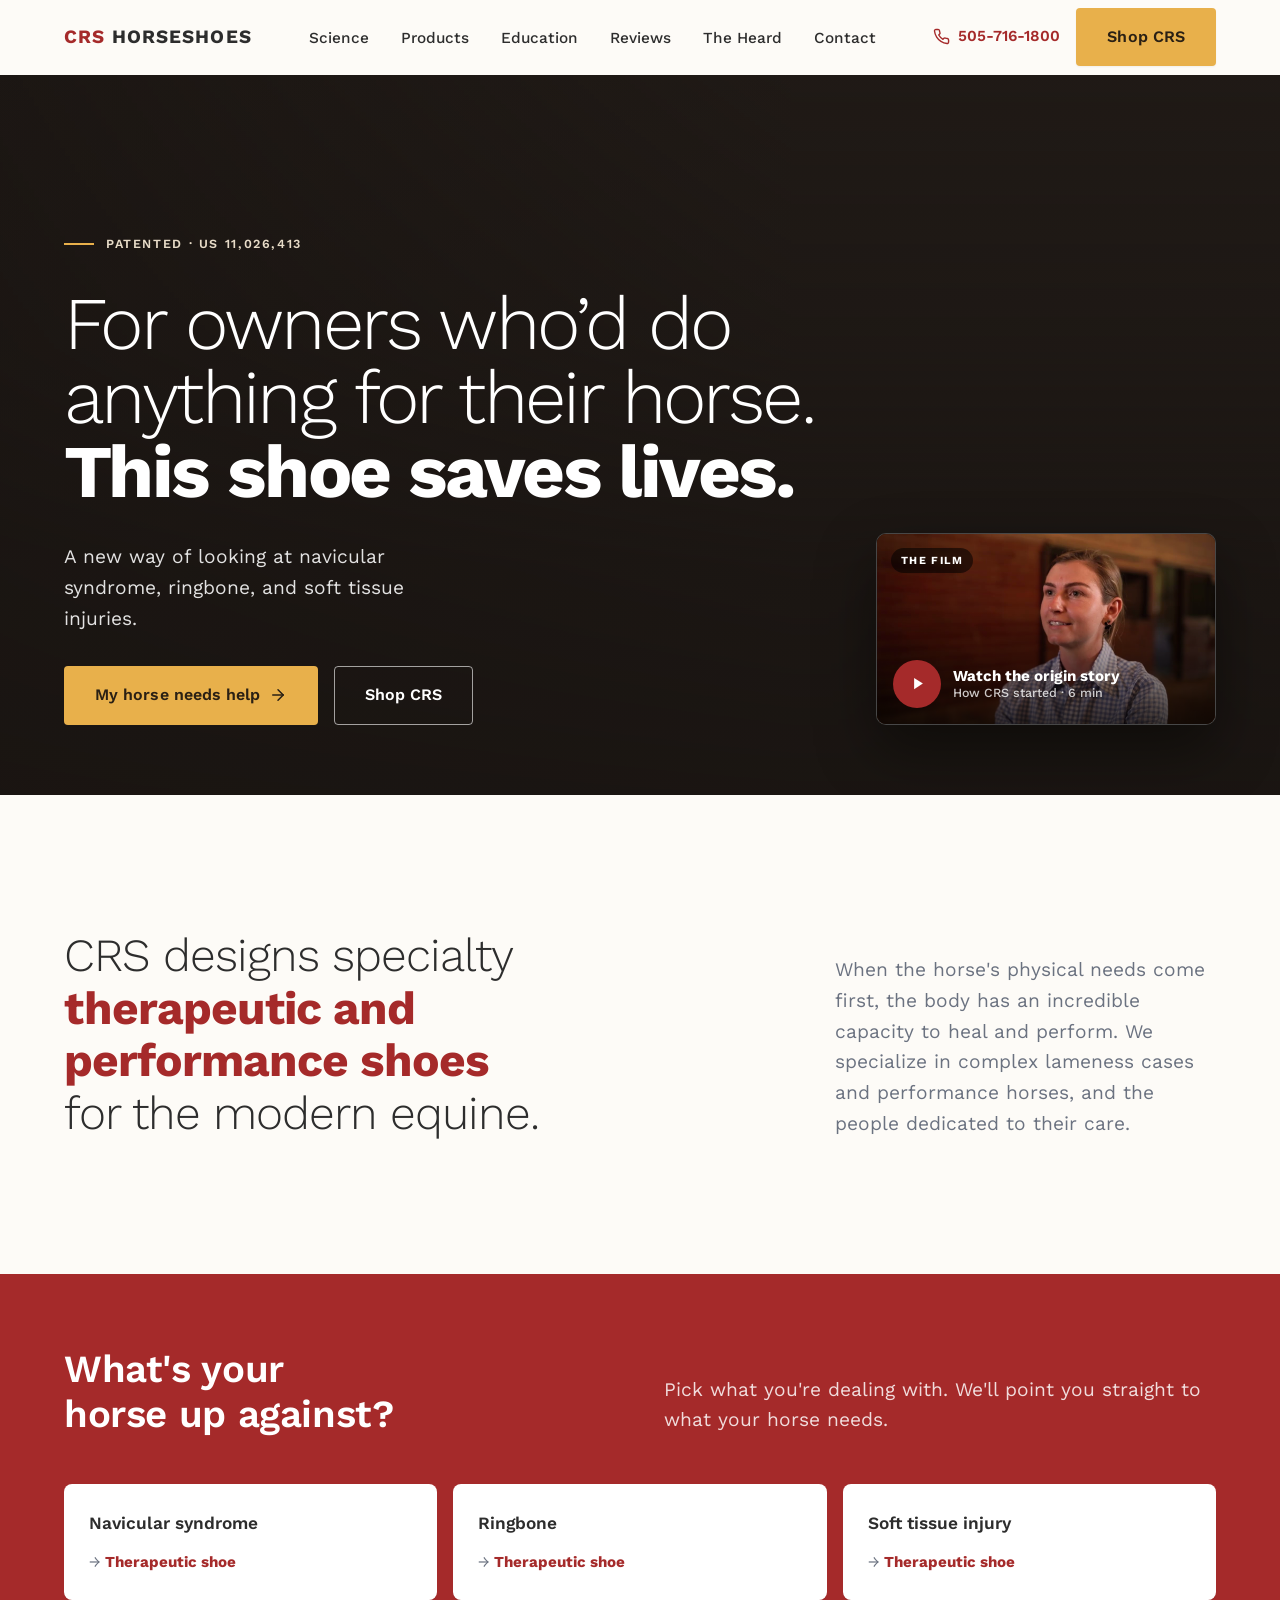
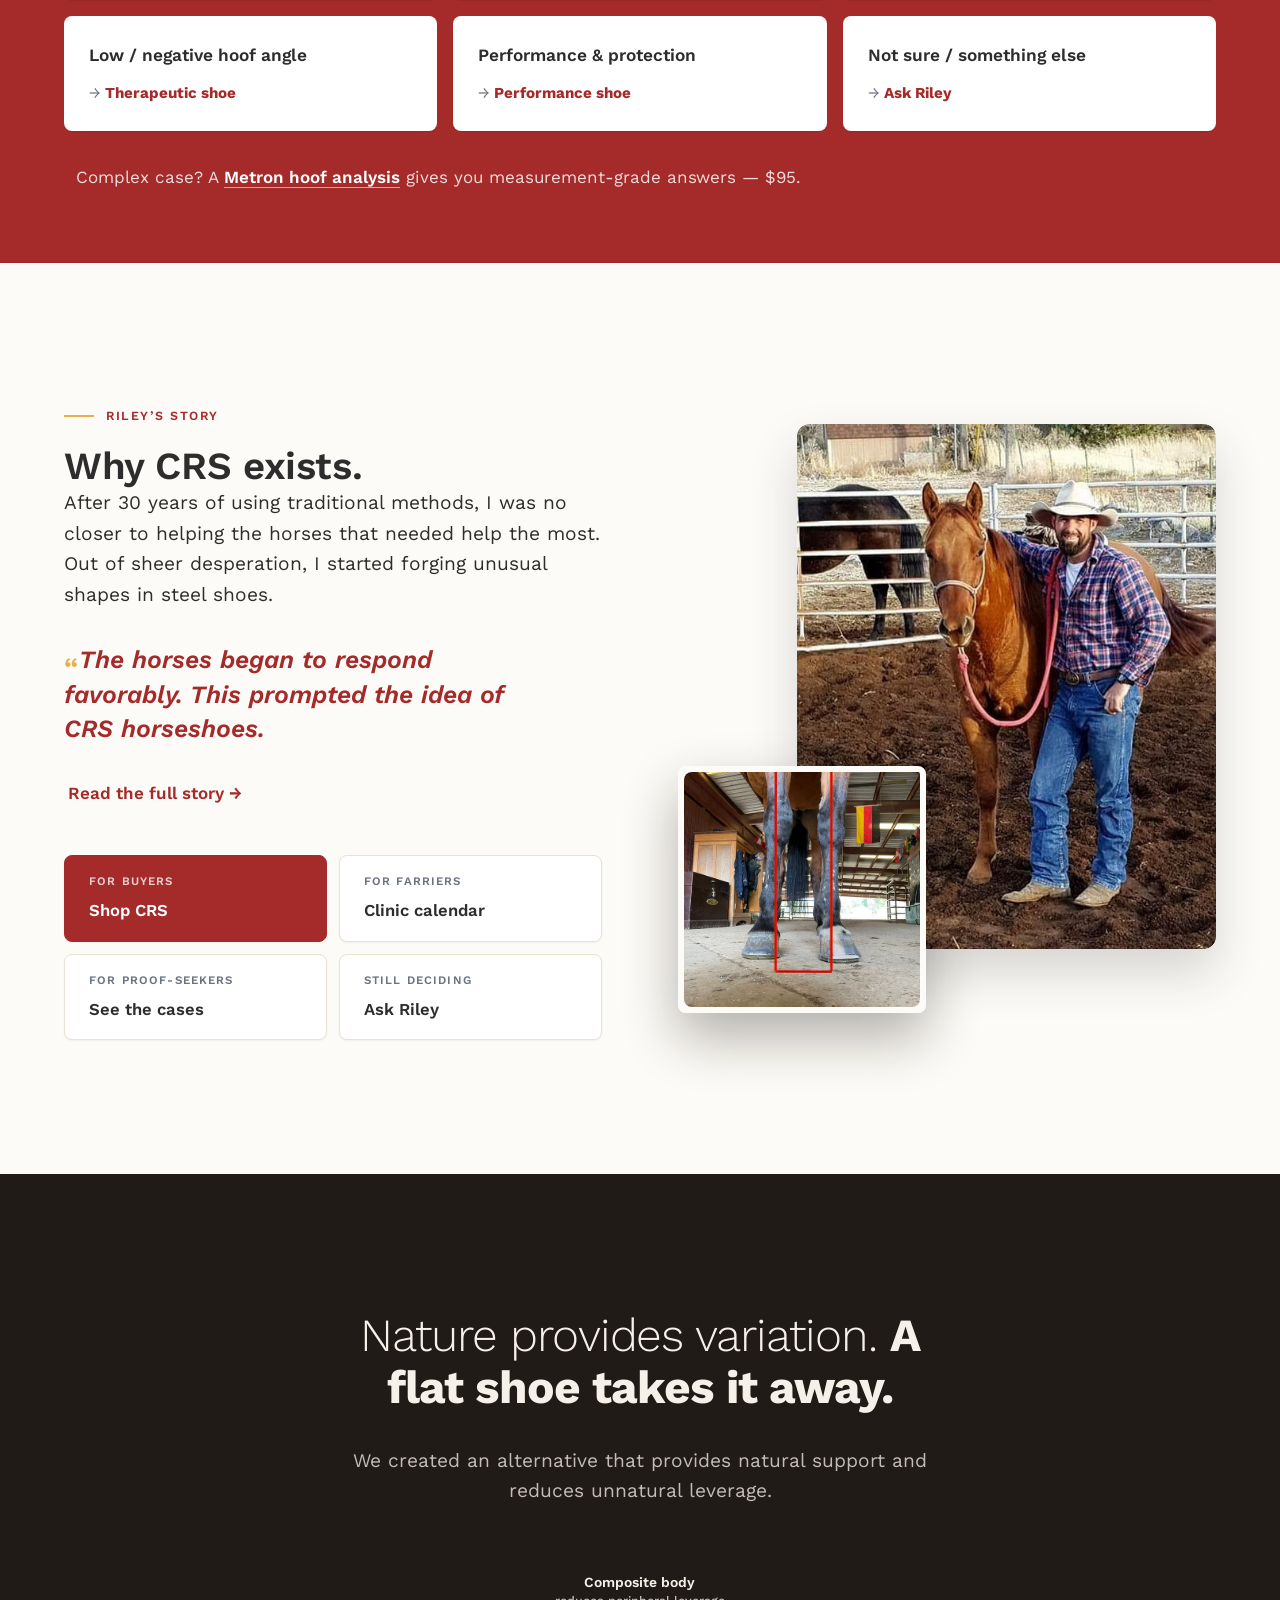
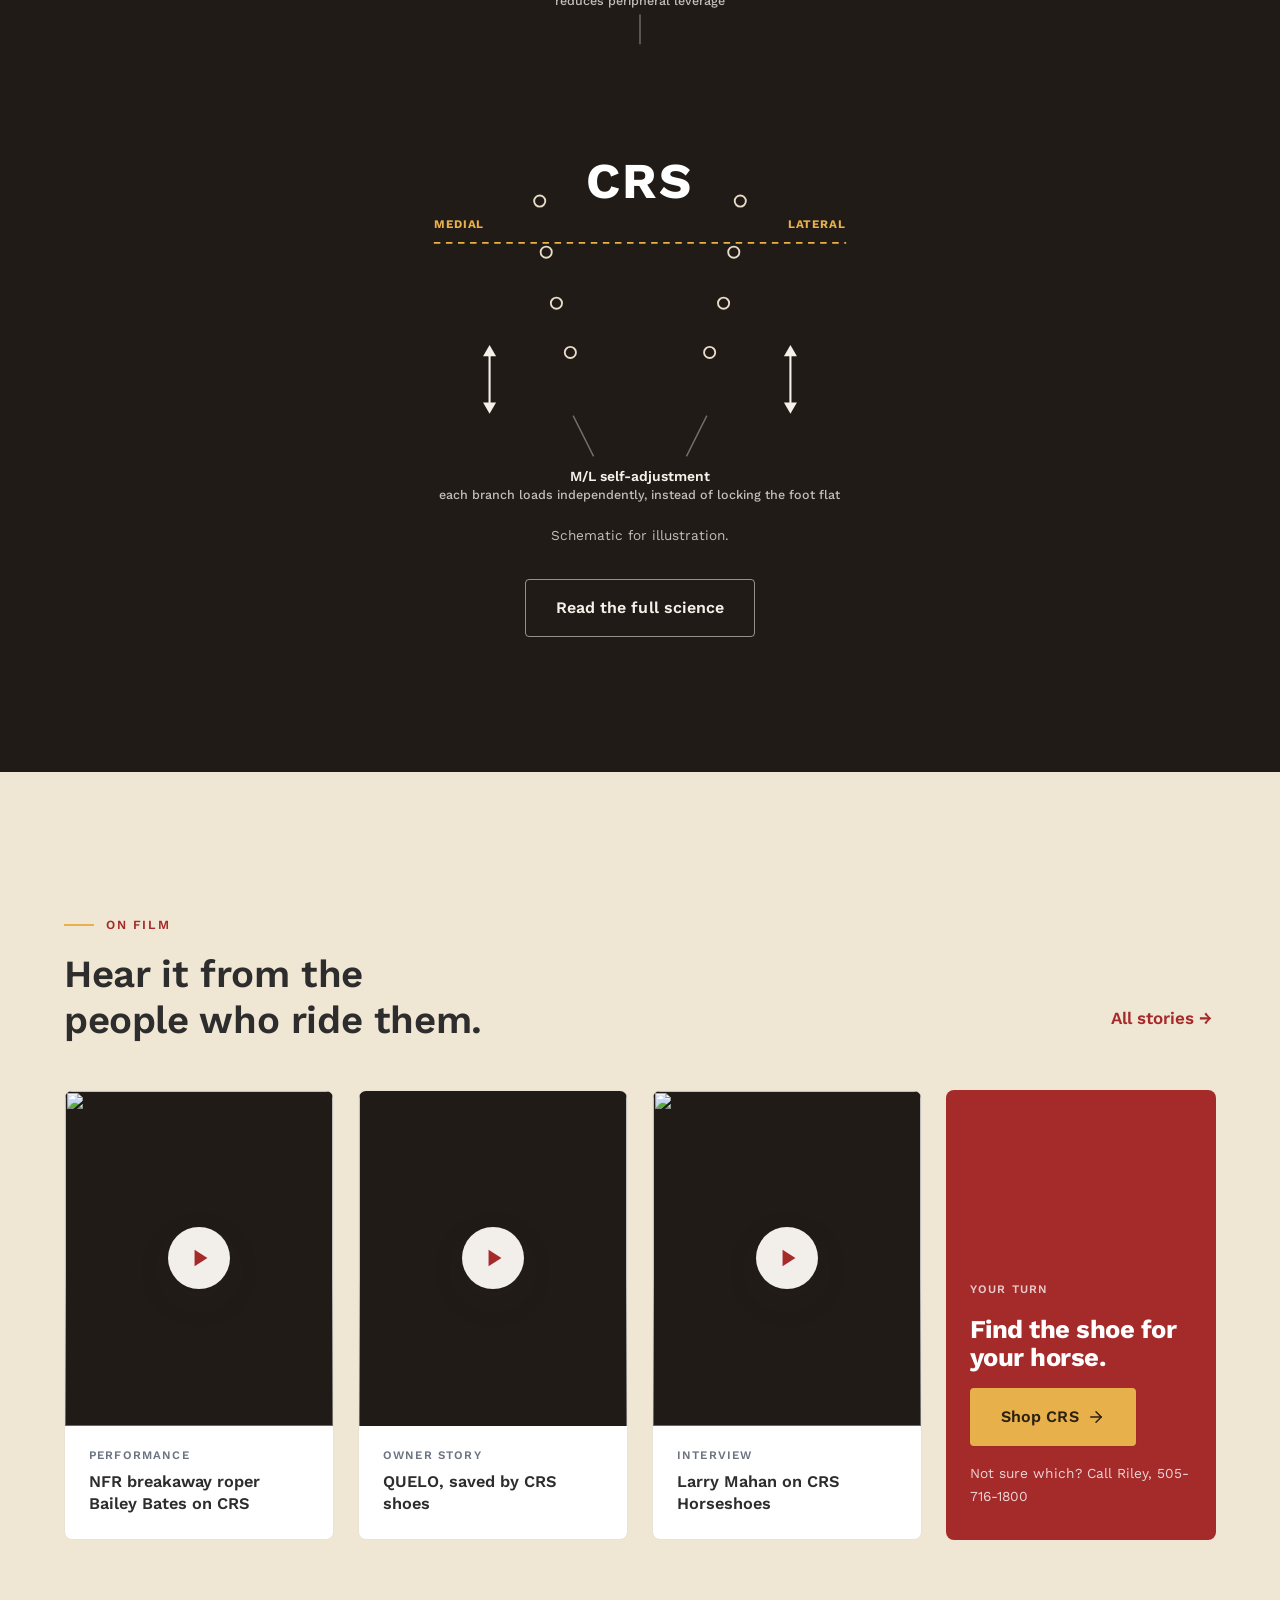
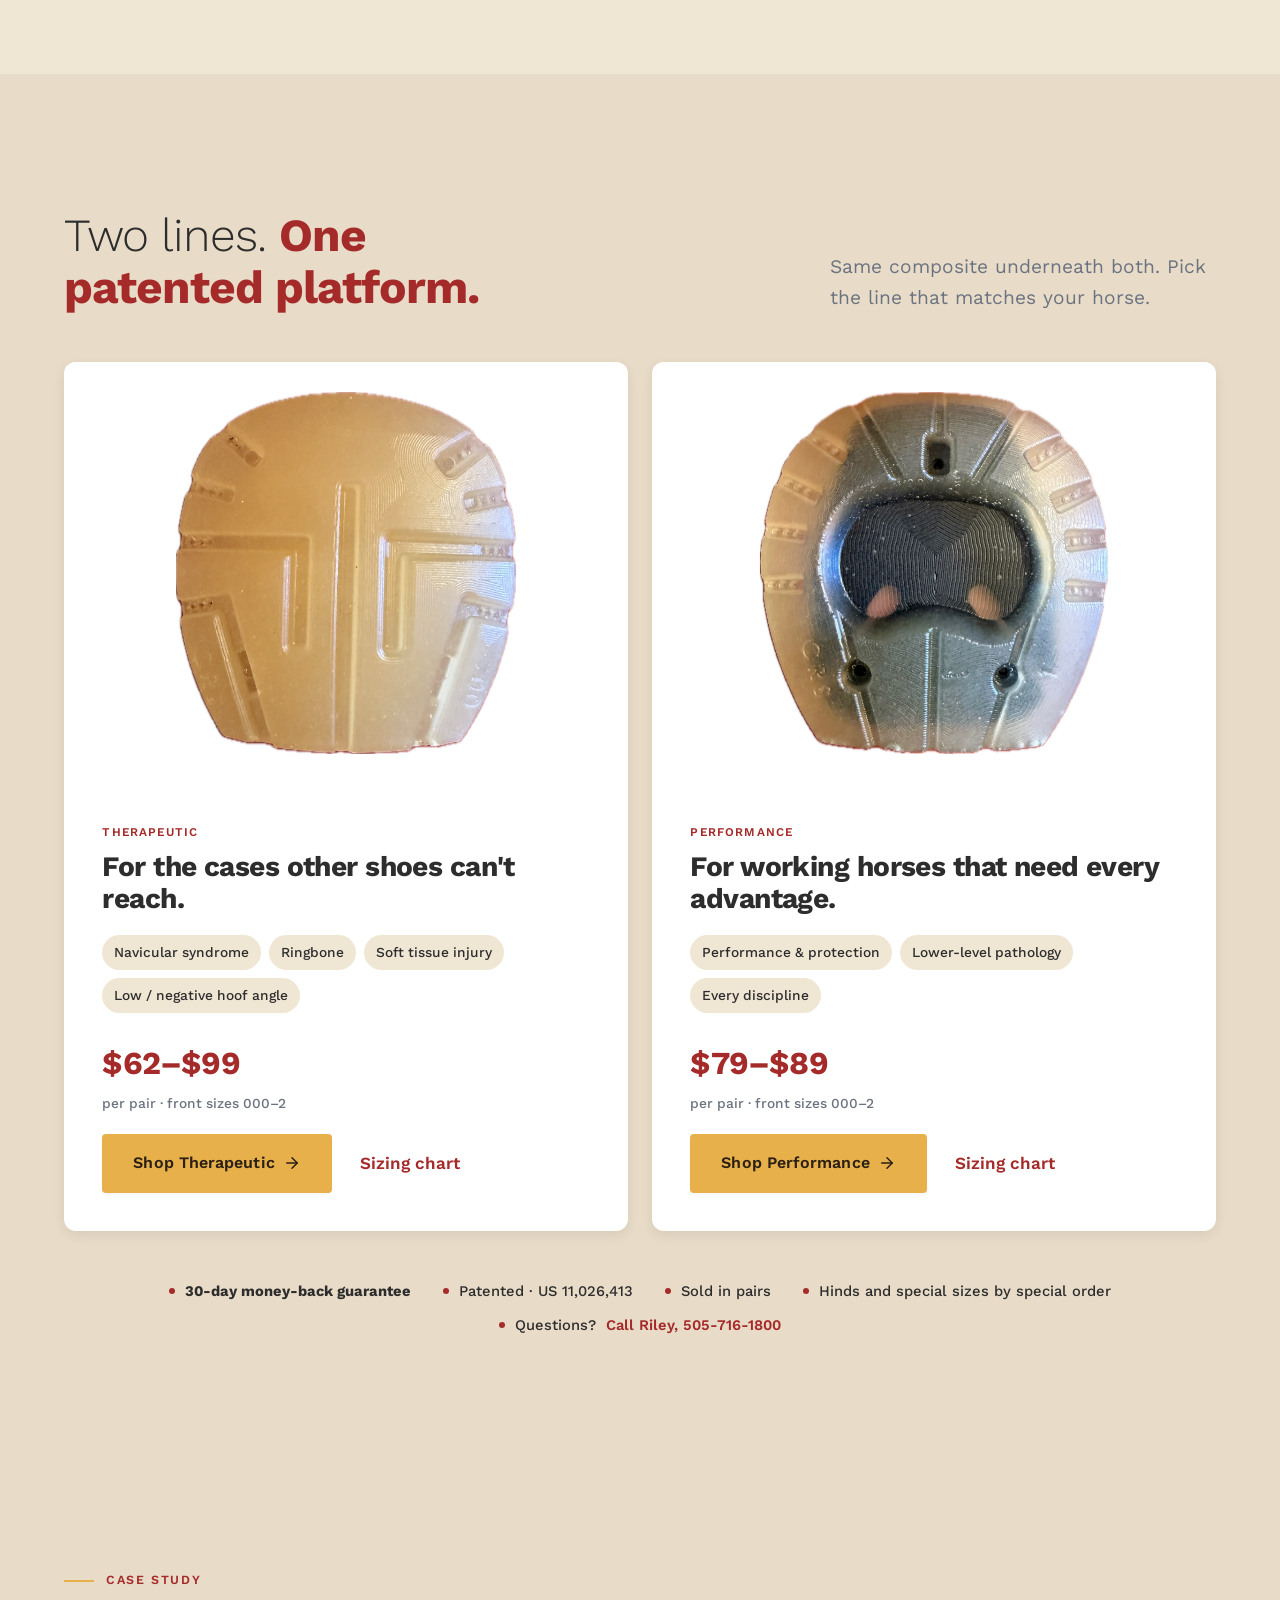
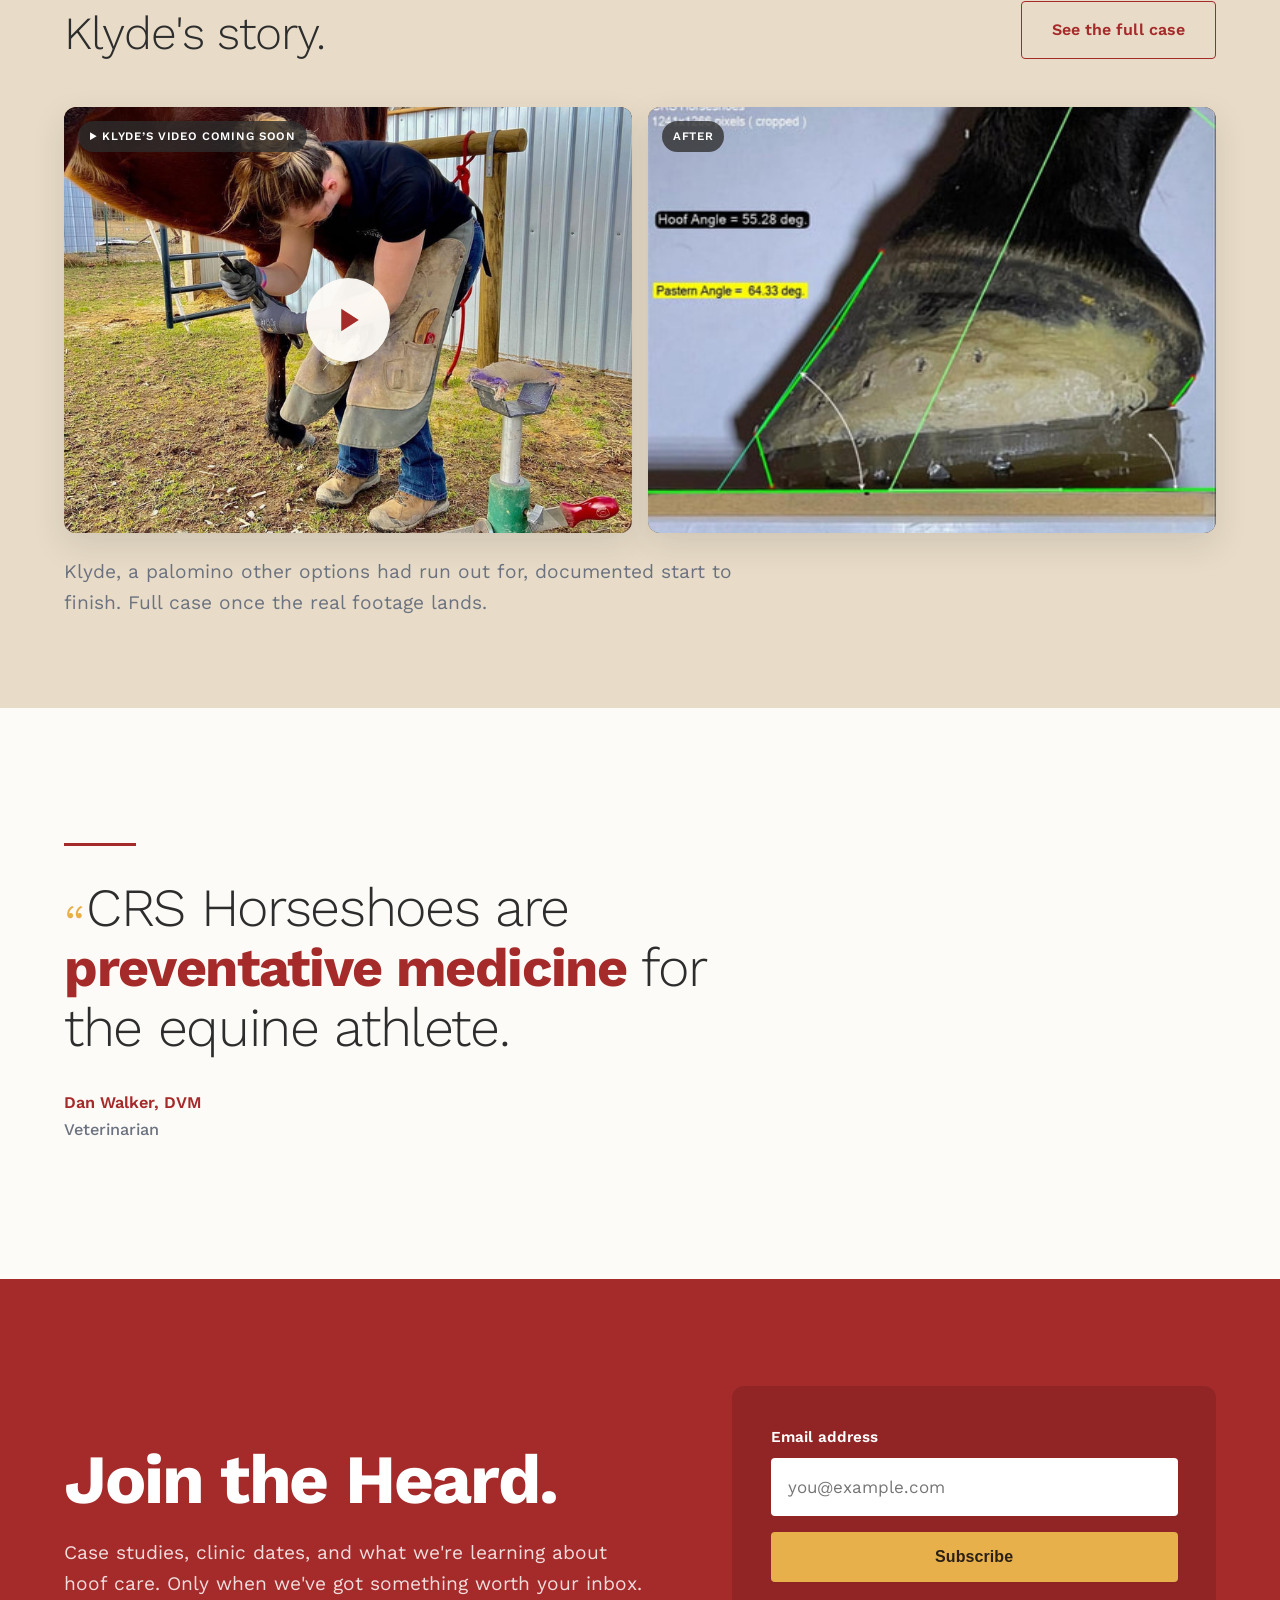
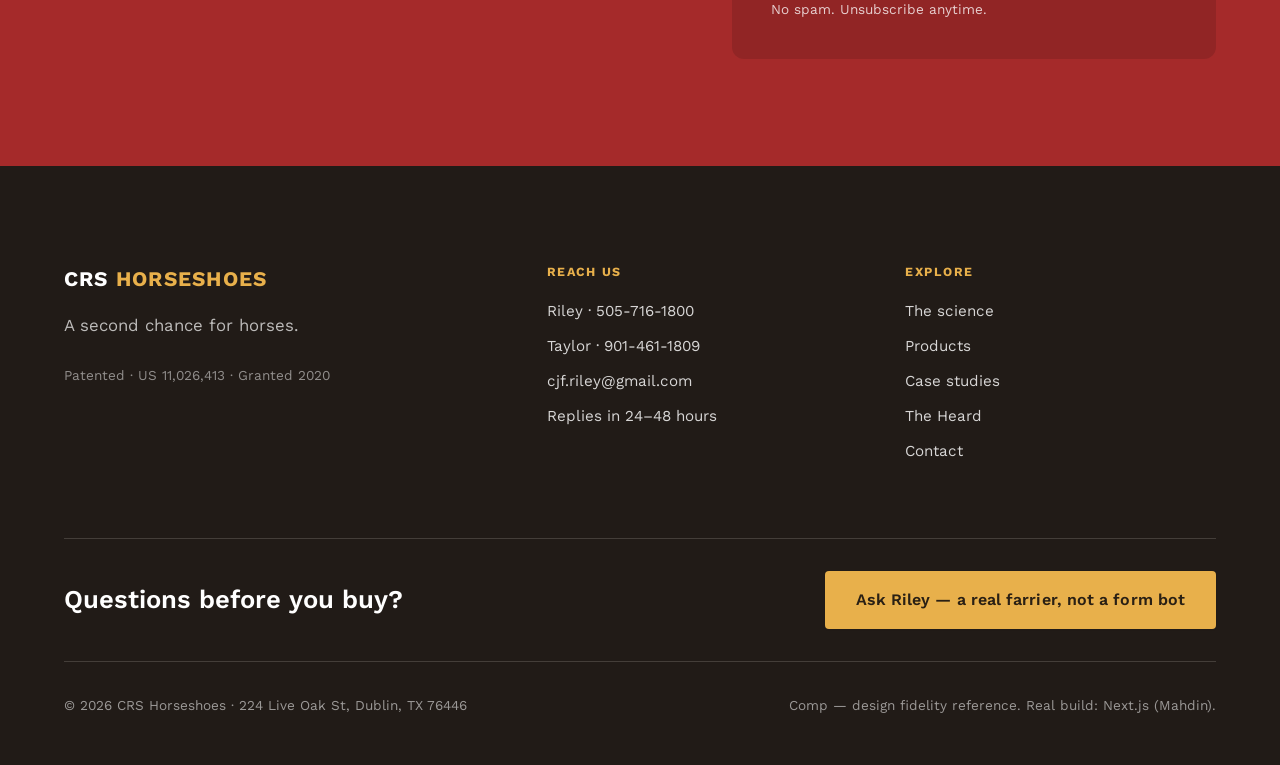
==== commit 8883bee9: "All pages rebuilt in the homepage style + motion pass Co-Authored-By: Claude Opus 5.5 <noreply@anthr" ====
--- a/index.html
+++ b/index.html
@@ -189,7 +189,7 @@
                 <text x="280" y="586" text-anchor="middle" class="m-sub">each branch loads independently, instead of locking the foot flat</text>
               </g>
             </svg>
-            <figcaption class="mech-cap">Schematic for illustration &mdash; labeled production diagram pending Riley&rsquo;s approval. <span style="opacity:.75">[ASSET-GAP] final art</span></figcaption>
+            <figcaption class="mech-cap">Schematic for illustration.</figcaption>
           </figure>
       <div style="margin-top:var(--s-8)"><a class="btn btn-secondary" href="science.html">Read the full science</a></div>
     </div>
@@ -274,6 +274,7 @@
         </article>
       </div>
       <ul class="buy-trust">
+        <li><strong>30-day money-back guarantee</strong></li>
         <li>Patented &middot; US 11,026,413</li>
         <li>Sold in pairs</li>
         <li>Hinds and special sizes by special order</li>
@@ -292,7 +293,7 @@
       <div class="spot-grid">
         <div class="spot-img ph-host" role="button" tabindex="0" aria-label="Play Klyde case-study video">
           <img class="ph-img" src="assets/img-8318_orig.jpg" alt="A horse and its owner outdoors">
-          <span class="spot-label">&#9654; Video to come</span>
+          <span class="spot-label">&#9654; Klyde&rsquo;s video coming soon</span>
           <div class="play"><svg viewBox="0 0 24 24" fill="currentColor"><polygon points="5 3 19 12 5 21 5 3"/></svg></div>
         </div>
         <div class="spot-img ph-host after">
@@ -342,7 +343,7 @@
     <div class="foot-grid">
       <div class="foot-brand">
         <div class="brand">CRS <span>HORSESHOES</span></div>
-        <p class="foot-tag">A second chance for horses. <span style="color:rgba(255,255,255,.45);font-size:.85rem">[ASSET-GAP] confirm footer use w/ Riley</span></p>
+        <p class="foot-tag">A second chance for horses.</p>
         <p style="font-size:.85rem;color:rgba(255,255,255,.5)">Patented &middot; US&nbsp;11,026,413 &middot; Granted 2020</p>
       </div>
       <div class="foot-col">
--- a/upgrade.css
+++ b/upgrade.css
@@ -498,3 +498,185 @@
 html.state-final .hl-rot .hl-b{animation:none;opacity:0}
 /* rotating lines of different lengths: bottom-align so the shorter one sits on the subhead */
 .hl-rot>span{align-self:end}
+
+/* ============================================================
+   ROUND 9 — motion pass (site-wide; every page loads this file)
+   Rules: base state fully visible; motion only under no-preference
+   (+ @supports for scroll-driven); transform/opacity/clip only.
+   ============================================================ */
+
+/* 1. Big statements wipe up into place as they enter (line-mask feel) */
+@supports (animation-timeline: view()){
+  @media (prefers-reduced-motion: no-preference){
+    .statement,.close-grid h2,.big-quote blockquote,.hero-h1:not(.hl-rot){
+      animation:u-wipe linear both;animation-timeline:view();animation-range:entry 0% entry 70%}
+    /* 2. Problem selector: cards arrive in a short capped stagger */
+    .ch-grid .ch-card{animation:u-rise linear both;animation-timeline:view();animation-range:entry 0% entry 60%}
+    .ch-grid .ch-card:nth-child(2){animation-range:entry 4% entry 64%}
+    .ch-grid .ch-card:nth-child(3){animation-range:entry 8% entry 68%}
+    .ch-grid .ch-card:nth-child(4){animation-range:entry 12% entry 72%}
+    .ch-grid .ch-card:nth-child(5){animation-range:entry 16% entry 76%}
+    .ch-grid .ch-card:nth-child(6){animation-range:entry 20% entry 80%}
+    /* 3. Proof photos open like a curtain */
+    .spot-grid .spot-img{animation:u-curtain linear both;animation-timeline:view();animation-range:entry 5% cover 35%}
+  }
+}
+@keyframes u-wipe{from{clip-path:inset(0 0 100% 0);transform:translateY(18px)}to{clip-path:inset(0 0 -10% 0);transform:none}}
+@keyframes u-rise{from{opacity:0;transform:translateY(16px)}to{opacity:1;transform:none}}
+@keyframes u-curtain{from{clip-path:inset(0 50% 0 50% round 12px)}to{clip-path:inset(0 0 0 0 round 12px)}}
+
+/* problem cards: the route arrow nudges toward the answer */
+.ch-card .ch-route{display:inline-block;transition:transform var(--t) var(--ease)}
+.ch-card:hover .ch-route,.ch-card:focus-visible .ch-route{transform:translateX(6px)}
+
+/* 4. Conversion sheen: a soft light sweep across the two money buttons */
+.hero-ctas .btn-primary,.buy-ctas .btn-primary,.film-cta .btn{position:relative;overflow:hidden;isolation:isolate}
+.hero-ctas .btn-primary::after,.buy-ctas .btn-primary::after,.film-cta .btn::after{content:"";position:absolute;inset:0;z-index:-1;pointer-events:none;
+  background:linear-gradient(105deg,transparent 35%,rgba(255,255,255,.55) 50%,transparent 65%);transform:translateX(-120%)}
+@media (prefers-reduced-motion: no-preference){
+  .hero-ctas .btn-primary::after,.buy-ctas .btn-primary::after,.film-cta .btn::after{animation:u-sheen 6s ease-in-out 1.5s infinite}
+}
+@keyframes u-sheen{0%,78%{transform:translateX(-120%)}100%{transform:translateX(120%)}}
+
+/* 5. Product shots tilt toward the cursor (JS sets --rx/--ry; desktop only) */
+.buy-img{perspective:900px}
+.buy-img .ph-img{transform:rotateX(var(--rx,0deg)) rotateY(var(--ry,0deg)) scale(var(--ts,1));transition:transform .5s var(--ease)}
+.buy-panel:hover .buy-img .ph-img{--ts:1.04}
+
+html.state-final .statement,html.state-final .close-grid h2,html.state-final .big-quote blockquote,html.state-final .hero-h1,
+html.state-final .ch-card,html.state-final .spot-img{animation:none!important;clip-path:none!important;opacity:1!important;transform:none!important}
+html.state-final .btn::after{animation:none!important}
+
+/* ============================================================
+   ROUND 10 — interior pages in the homepage language
+   ============================================================ */
+/* page hero: a film still behind the title, same scrim logic as home */
+.page-film{position:relative;isolation:isolate;overflow:hidden;background:var(--ink-deep);color:#fff;
+  min-height:clamp(440px,62vh,620px);display:flex;align-items:flex-end}
+.page-film .pf-img{position:absolute;inset:0;z-index:0}
+.page-film .pf-img img{width:100%;height:100%;object-fit:cover}
+.page-film .pf-scrim{position:absolute;inset:0;z-index:1;pointer-events:none;background:
+  linear-gradient(0deg,rgba(26,21,18,.94) 0%,rgba(26,21,18,.72) 38%,rgba(26,21,18,.3) 72%,rgba(26,21,18,.15) 100%),
+  linear-gradient(90deg,rgba(26,21,18,.55) 0%,rgba(26,21,18,0) 60%)}
+.page-film .pf-content{position:relative;z-index:2;width:100%;padding-top:clamp(48px,6vw,88px);padding-bottom:clamp(40px,5vw,72px)}
+.page-film .eyebrow{color:var(--color-cream)}
+.page-film h1{font-size:clamp(2.4rem,5vw,4.6rem);line-height:1.02;letter-spacing:-.035em;font-weight:300;color:#fff;max-width:16em}
+.page-film h1 .hv{display:block;font-weight:700}
+.page-film .lead{color:rgba(255,255,255,.88);max-width:46ch;margin:var(--s-5) 0 var(--s-8)}
+.page-film .btn-secondary{color:#fff;border-color:rgba(255,255,255,.6)}
+.page-film .btn-secondary:hover{background:#fff;color:var(--color-primary-dark)}
+@media (prefers-reduced-motion: no-preference){
+  .page-film .pf-img img{animation:pf-push 18s ease-out both}
+}
+@keyframes pf-push{from{transform:scale(1.08)}to{transform:scale(1)}}
+@media (max-width:860px){
+  .page-film{display:block;min-height:0}
+  .page-film .pf-img{position:relative;inset:auto;aspect-ratio:16/9}
+  .page-film .pf-scrim{inset:auto 0 auto 0;top:0;height:calc(100vw * 9 / 16);background:linear-gradient(180deg,rgba(26,21,18,0) 55%,var(--ink-deep) 100%)}
+  .page-film .pf-content{padding-top:var(--s-6)}
+  .page-film .pf-img img{animation:none}
+}
+
+/* numbered method rows (apply / process) on dark */
+.method{display:grid;grid-template-columns:repeat(3,1fr);gap:clamp(24px,3vw,48px);counter-reset:m}
+.method>div{border-top:1px solid var(--line-dark);padding-top:var(--s-6)}
+.method .m-n{font-size:clamp(3rem,5vw,4.5rem);font-weight:200;line-height:1;color:var(--color-accent);letter-spacing:-.04em;margin-bottom:var(--s-4)}
+.method h3{font-size:1.4rem;font-weight:700;margin-bottom:var(--s-3)}
+.g-ivory .method>div,.g-cream .method>div{border-top-color:var(--color-border)}
+.g-ivory .method .m-n,.g-cream .method .m-n{color:var(--color-primary)}
+@media (max-width:860px){.method{grid-template-columns:1fr}}
+
+/* document cards (PDFs) */
+.docs{display:grid;grid-template-columns:repeat(2,1fr);gap:var(--s-6)}
+.doc{display:flex;gap:var(--s-5);align-items:flex-start;padding:var(--s-6);background:var(--color-surface);border:1px solid var(--color-border);
+  border-radius:var(--r-md);transition:transform var(--t) var(--ease),box-shadow var(--t) var(--ease-soft)}
+.doc:hover{transform:translateY(-3px);box-shadow:var(--shadow-md)}
+.doc .d-ico{flex:none;width:48px;height:60px;border-radius:4px;background:var(--color-cream-light);display:grid;place-items:end center;padding-bottom:8px;
+  font:700 .66rem/1 'Work Sans',sans-serif;letter-spacing:.08em;color:var(--color-primary);border:1px solid var(--color-border)}
+.doc b{display:block;font-size:1.05rem;margin-bottom:4px}
+.doc span{font-size:.9rem;color:var(--color-text-muted)}
+@media (max-width:860px){.docs{grid-template-columns:1fr}}
+
+/* "Needed from CRS" — honest, client-facing gap marker for review rounds */
+.need{display:inline-flex;align-items:center;gap:8px;font-size:.82rem;font-weight:600;color:var(--color-primary-dark);
+  background:#fff4dc;border:1px dashed var(--color-accent-dark);border-radius:var(--r-xl);padding:6px 12px;line-height:1.3}
+.need::before{content:"";width:7px;height:7px;border-radius:50%;background:var(--color-accent-dark);flex:none}
+:is(.g-dark,.g-red,.g-deepred,.page-film) .need{background:rgba(232,176,75,.14);color:#fff;border-color:rgba(232,176,75,.7)}
+
+/* guarantee badge beside buy actions */
+.guarantee{display:flex;align-items:center;gap:var(--s-4);padding:var(--s-5) var(--s-6);border-radius:var(--r-md);background:var(--color-surface);
+  border:1px solid var(--color-border);max-width:560px}
+.guarantee .g-seal{flex:none;width:56px;height:56px;border-radius:50%;display:grid;place-items:center;background:var(--color-primary);color:#fff;
+  font:800 1.05rem/1 'Work Sans',sans-serif;letter-spacing:-.02em}
+.guarantee b{display:block}
+.guarantee span{font-size:.9rem;color:var(--color-text-muted)}
+
+/* page close: the same drenched red ask on every page */
+.page-close{display:grid;grid-template-columns:1.2fr auto;gap:var(--s-8);align-items:center}
+.page-close h2{font-size:clamp(2.2rem,4.4vw,3.8rem);font-weight:700;letter-spacing:-.03em;line-height:1.02;margin:0}
+.page-close .ctas{display:flex;gap:var(--s-4);flex-wrap:wrap}
+@media (max-width:860px){.page-close{grid-template-columns:1fr}}
+
+/* ORDER BUILDER (shop) — pick line, size, pairs. Native radios, CSS states. */
+.order-grid{display:grid;grid-template-columns:1fr 1fr;gap:var(--s-6)}
+.order-card{background:var(--color-surface);border-radius:var(--r-lg);overflow:hidden;box-shadow:var(--shadow-md);display:grid;grid-template-rows:auto 1fr}
+.order-card .buy-img{aspect-ratio:16/10}
+.order-body{padding:clamp(24px,3vw,36px);display:flex;flex-direction:column;gap:var(--s-5)}
+.order-body h3{font-size:clamp(1.5rem,2.2vw,2rem);font-weight:700;letter-spacing:-.02em}
+.opt-label{font-size:.78rem;font-weight:700;letter-spacing:.1em;text-transform:uppercase;color:var(--color-text-muted);margin-bottom:var(--s-2)}
+.sizes{display:flex;flex-wrap:wrap;gap:8px;border:0;padding:0;margin:0}
+.sizes input{position:absolute;opacity:0;pointer-events:none}
+.sizes label{min-width:56px;min-height:44px;display:grid;place-items:center;padding:0 14px;border:1.5px solid var(--color-border);border-radius:var(--r-sm);
+  font-weight:600;cursor:pointer;transition:border-color var(--t-fast),background-color var(--t-fast),color var(--t-fast)}
+.sizes label:hover{border-color:var(--color-primary)}
+.sizes input:checked+label{background:var(--color-primary);border-color:var(--color-primary);color:#fff}
+.sizes input:focus-visible+label{outline:3px solid var(--color-accent);outline-offset:2px}
+.qty{display:inline-flex;align-items:center;border:1.5px solid var(--color-border);border-radius:var(--r-sm)}
+.qty button{width:44px;height:44px;border:0;background:none;font-size:1.2rem;cursor:pointer;color:var(--color-text)}
+.qty output{min-width:3ch;text-align:center;font-weight:700}
+.order-foot{display:flex;align-items:center;justify-content:space-between;gap:var(--s-4);flex-wrap:wrap;margin-top:auto;padding-top:var(--s-4);border-top:1px solid var(--color-border)}
+.order-foot .buy-price{margin:0;font-size:1.7rem}
+.order-trust{display:grid;grid-template-columns:repeat(3,1fr);gap:var(--s-6);margin-top:var(--s-12)}
+.order-trust>div{display:flex;gap:var(--s-4);align-items:flex-start}
+.order-trust .ot-i{flex:none;width:40px;height:40px;border-radius:50%;background:var(--color-primary);color:#fff;display:grid;place-items:center;font-weight:800;font-size:.9rem}
+.order-trust b{display:block;margin-bottom:2px}
+.order-trust span{font-size:.92rem;color:var(--color-text-muted)}
+.cart-toast{position:fixed;left:50%;bottom:84px;z-index:60;transform:translate(-50%,20px);opacity:0;pointer-events:none;
+  background:var(--ink-deep);color:#fff;padding:14px 20px;border-radius:var(--r-md);box-shadow:var(--shadow-xl);font-weight:600;font-size:.95rem;
+  transition:opacity .3s,transform .3s var(--ease);max-width:min(92vw,520px)}
+.cart-toast.on{opacity:1;transform:translate(-50%,0)}
+.cart-toast small{display:block;font-weight:500;color:rgba(255,255,255,.7);margin-top:2px}
+.hinds{display:flex;justify-content:space-between;align-items:center;gap:var(--s-6);flex-wrap:wrap;margin-top:var(--s-6);padding:var(--s-6) var(--s-8);
+  border-radius:var(--r-lg);background:var(--color-surface);border:1px dashed var(--color-accent-dark)}
+@media (max-width:860px){.order-grid,.order-trust{grid-template-columns:1fr}}
+
+/* REVIEWS — every story ends in a buy action */
+.film-card .film-buy{display:inline-flex;align-items:center;gap:6px;margin-top:var(--s-3);font-size:.88rem;font-weight:700;color:var(--color-primary)}
+.film-card .film-buy svg{width:15px;height:15px;transition:transform var(--t) var(--ease)}
+.film-card:hover .film-buy svg{transform:translateX(4px)}
+.film-row.three{grid-template-columns:repeat(3,1fr)}
+.story-cards{display:grid;grid-template-columns:repeat(3,1fr);gap:var(--s-6)}
+.story-card2{background:var(--color-surface);border-radius:var(--r-md);overflow:hidden;border:1px solid var(--color-border);display:flex;flex-direction:column}
+.story-card2 .sc2-img{position:relative;aspect-ratio:4/3}
+.story-card2 .sc2-body{padding:var(--s-6);display:flex;flex-direction:column;gap:var(--s-3);flex:1}
+.story-card2 h3{font-size:1.2rem;font-weight:700;line-height:1.25}
+.story-card2 .who{font-size:.9rem;color:var(--color-text-muted)}
+.story-card2 .sc2-foot{margin-top:auto;padding-top:var(--s-4);border-top:1px solid var(--color-border);display:flex;justify-content:space-between;gap:var(--s-4);flex-wrap:wrap}
+.story-card2 .sc2-foot a{font-size:.88rem;font-weight:700;color:var(--color-primary)}
+.vets{display:grid;grid-template-columns:1fr 1fr;gap:clamp(32px,5vw,80px)}
+.vets blockquote{font-size:clamp(1.5rem,2.4vw,2.1rem);font-weight:300;line-height:1.25;letter-spacing:-.015em;max-width:none}
+.vets blockquote strong{font-weight:700}
+@media (max-width:1024px){.film-row.three,.story-cards{grid-template-columns:1fr 1fr}}
+@media (max-width:860px){.story-cards,.vets{grid-template-columns:1fr}}
+/* science: the conditions h3 sits in a narrow column on phones; let it use the full width */
+@media (max-width:860px){.u-page .h3{max-width:none}}
+.film-dur{position:absolute;right:12px;bottom:12px;z-index:2;font:600 12px/1 'Work Sans',sans-serif;color:#fff;background:rgba(0,0,0,.6);padding:5px 8px;border-radius:4px}
+.film-row.wide .film-media{aspect-ratio:16/10}
+.photo-pair{display:grid;grid-template-columns:1.3fr 1fr;gap:var(--s-6)}
+.photo-pair .pp{position:relative;border-radius:var(--r-lg);overflow:hidden;aspect-ratio:4/3}
+.photo-pair .pp:first-child{aspect-ratio:auto}
+@media (max-width:860px){.photo-pair{grid-template-columns:1fr}.photo-pair .pp:first-child{aspect-ratio:4/3}}
+/* light cards placed on a dark/red ground keep dark text */
+:is(.g-dark,.g-red,.g-deepred) :is(.card,.step,.order-card,.film-card,.story-card2,.buy-panel,.doc,.guarantee) :is(h1,h2,h3,h4,h5,p,.lead,.body,li){color:var(--color-text)}
+:is(.g-dark,.g-red,.g-deepred) :is(.card,.step,.order-card,.film-card,.story-card2,.buy-panel,.doc,.guarantee) .muted{color:var(--color-text-muted)}
+:is(.g-dark,.g-red,.g-deepred) :is(.card,.step) .eyebrow,:is(.g-dark,.g-red,.g-deepred) .card .tile-label{color:var(--color-primary)}
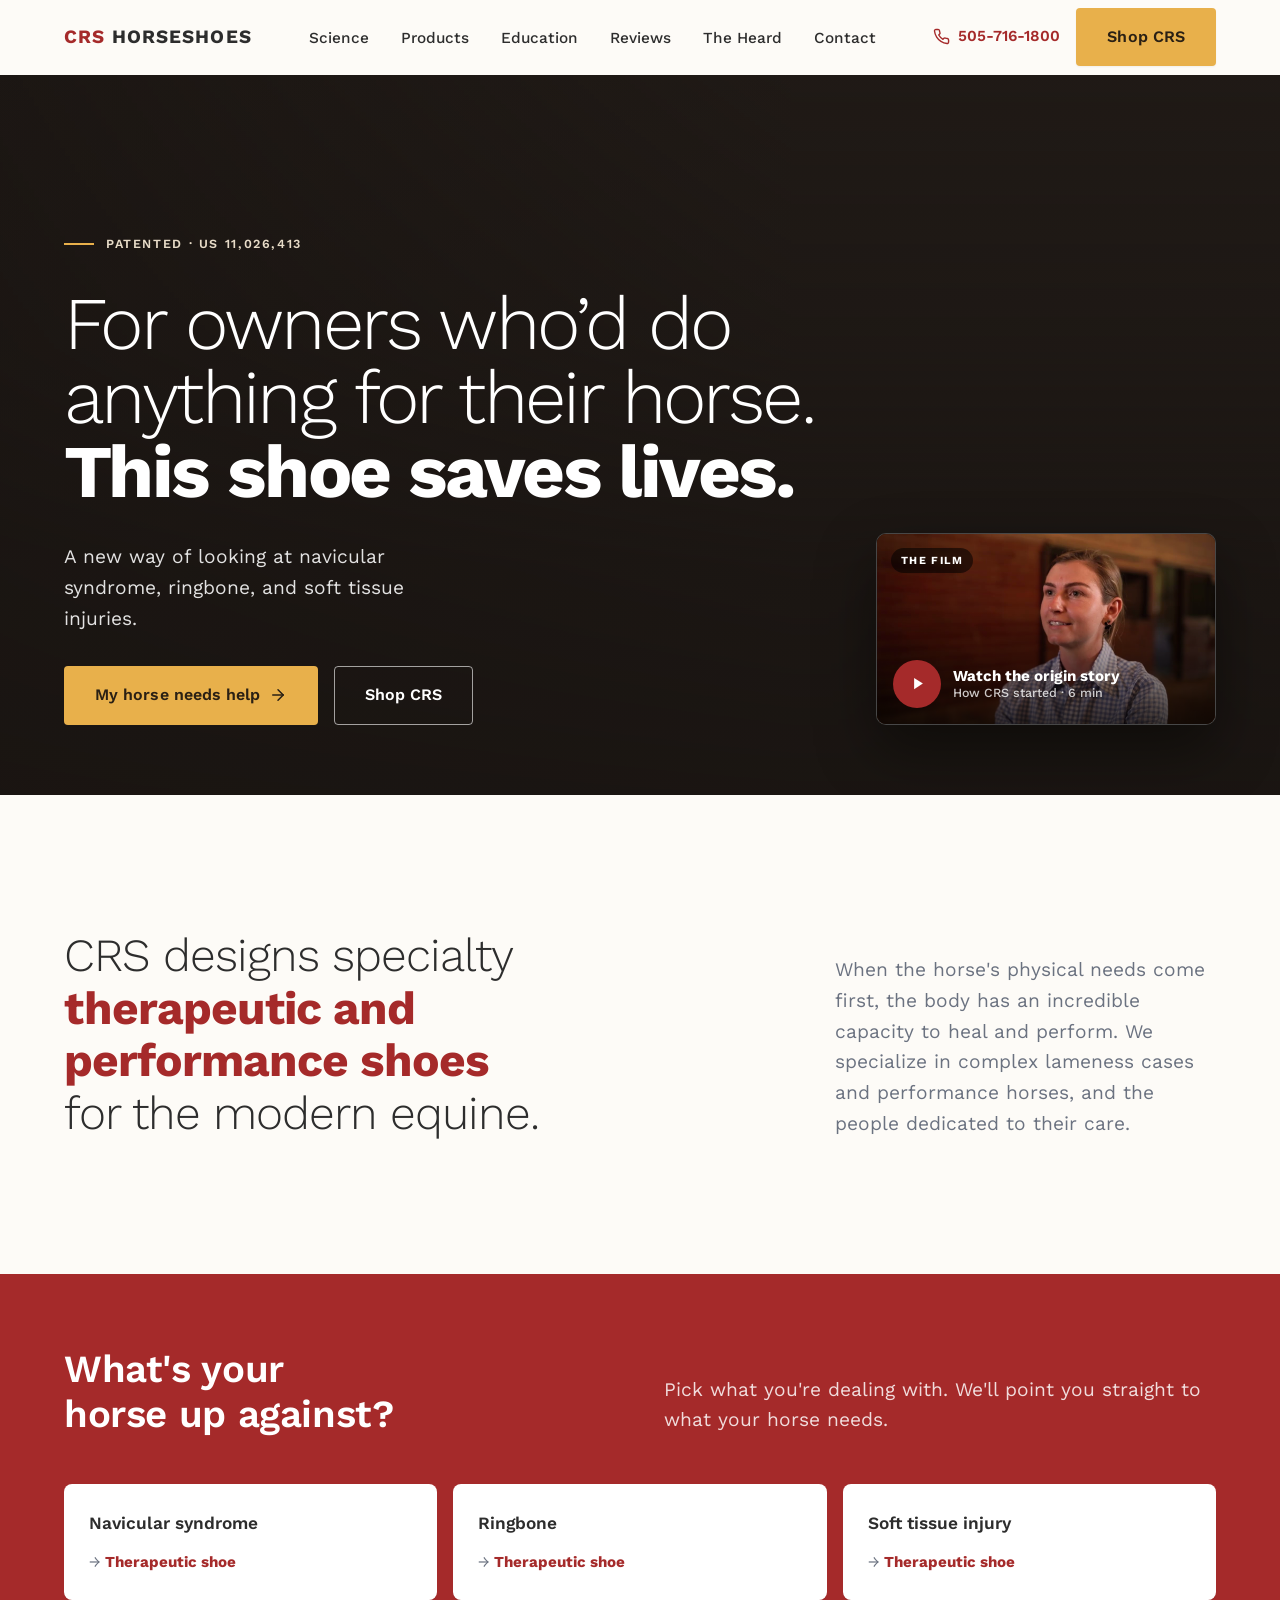
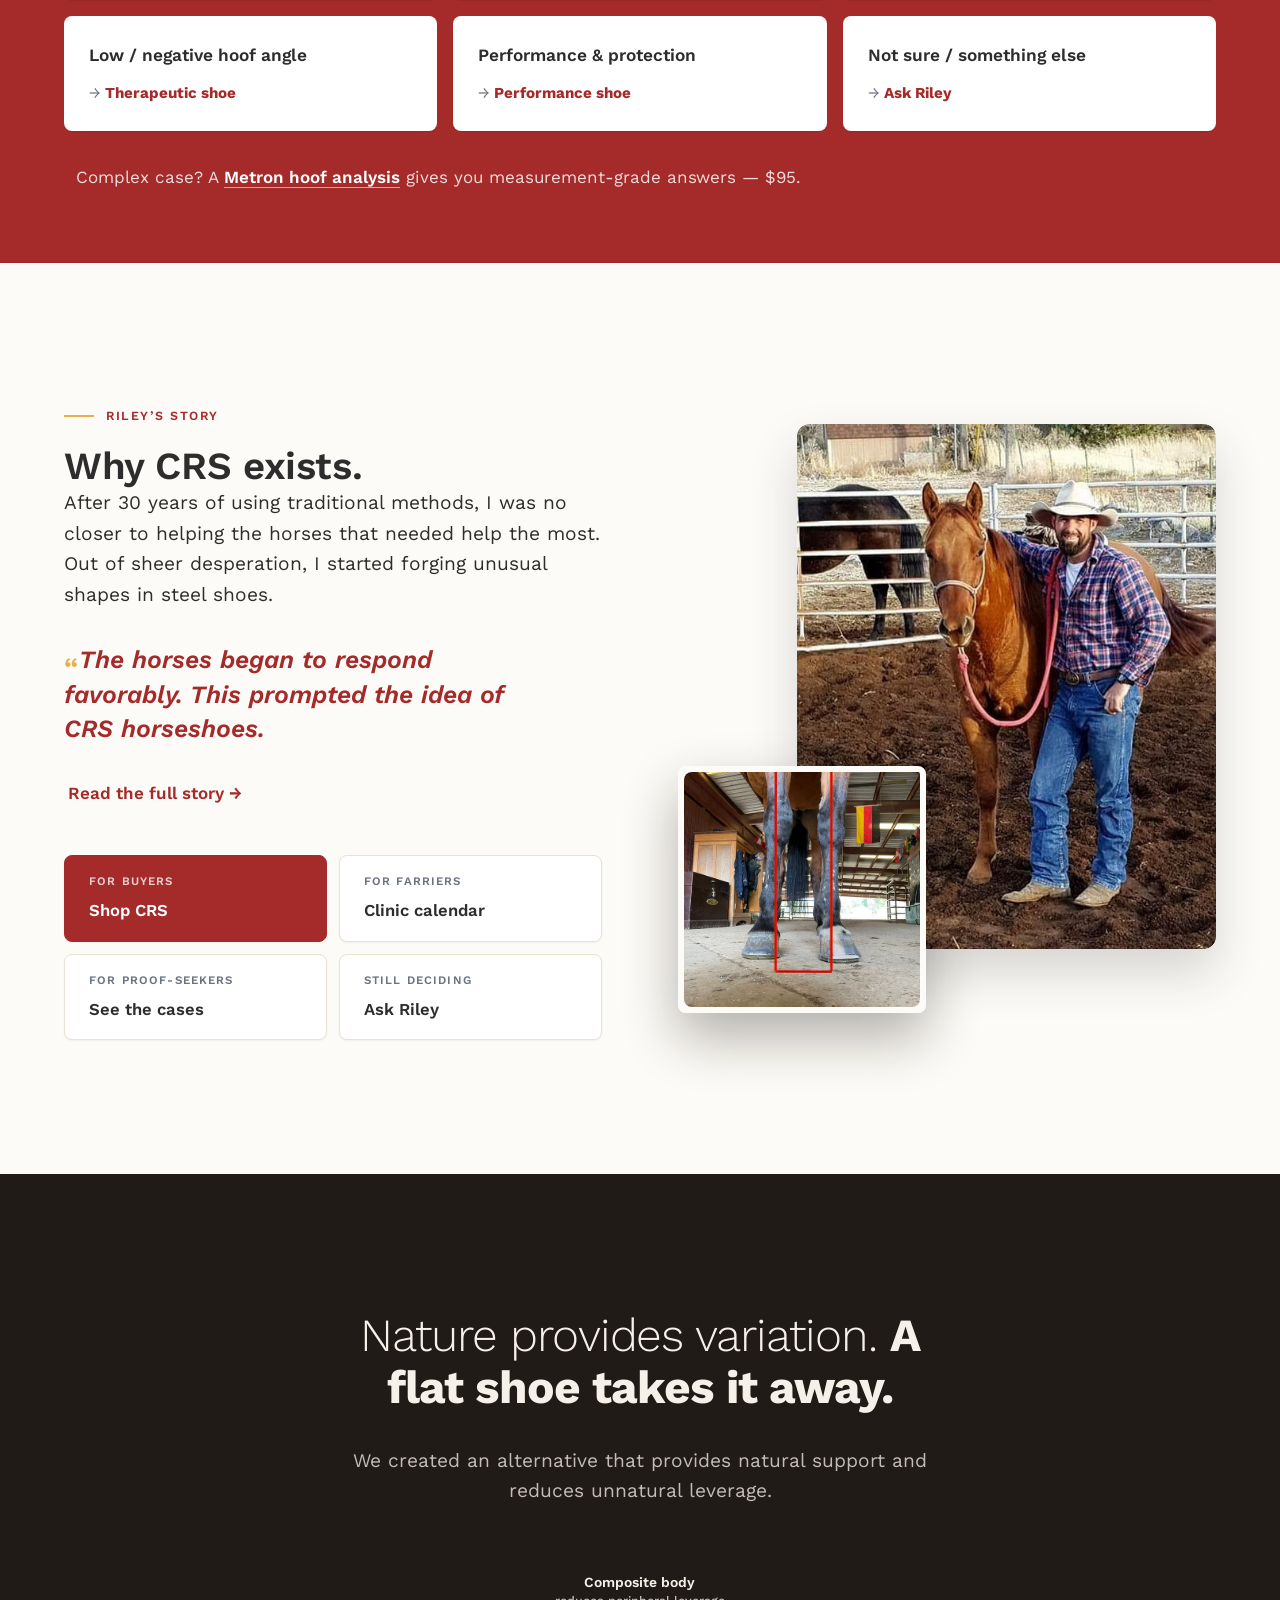
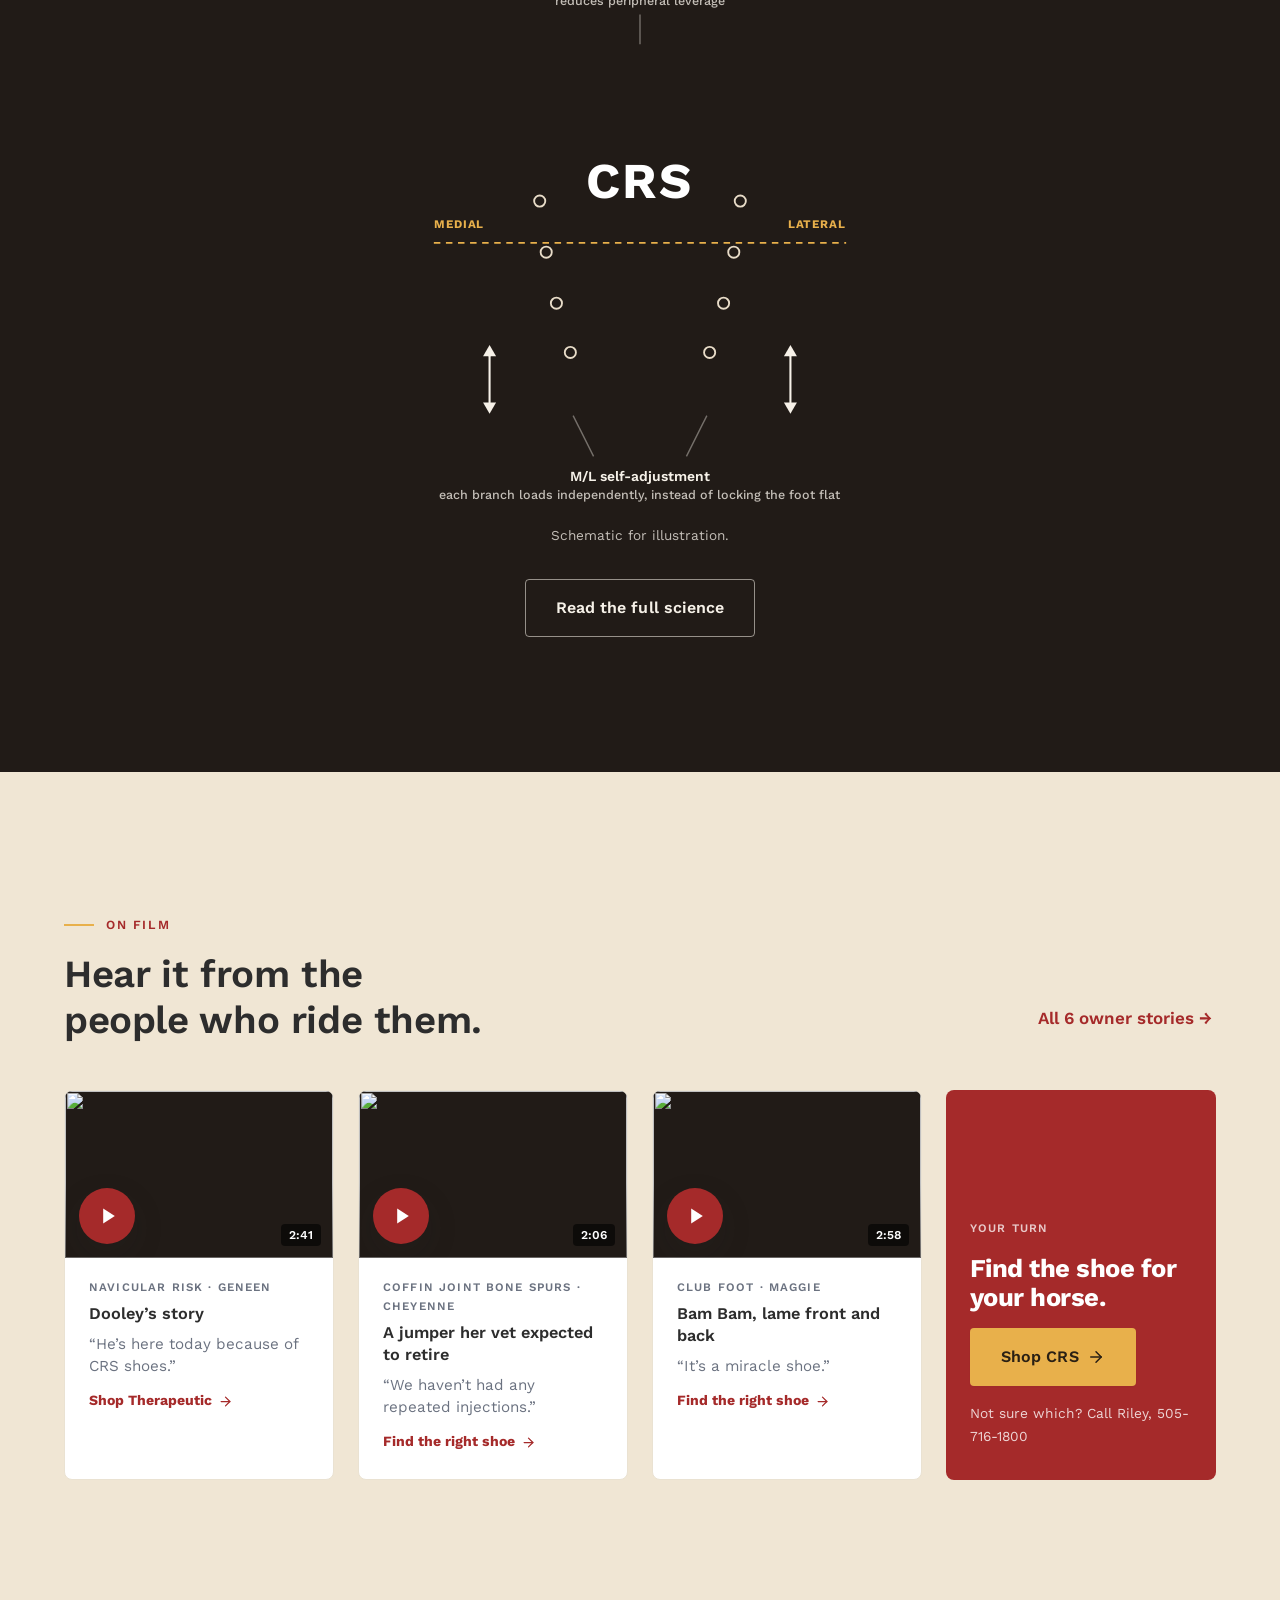
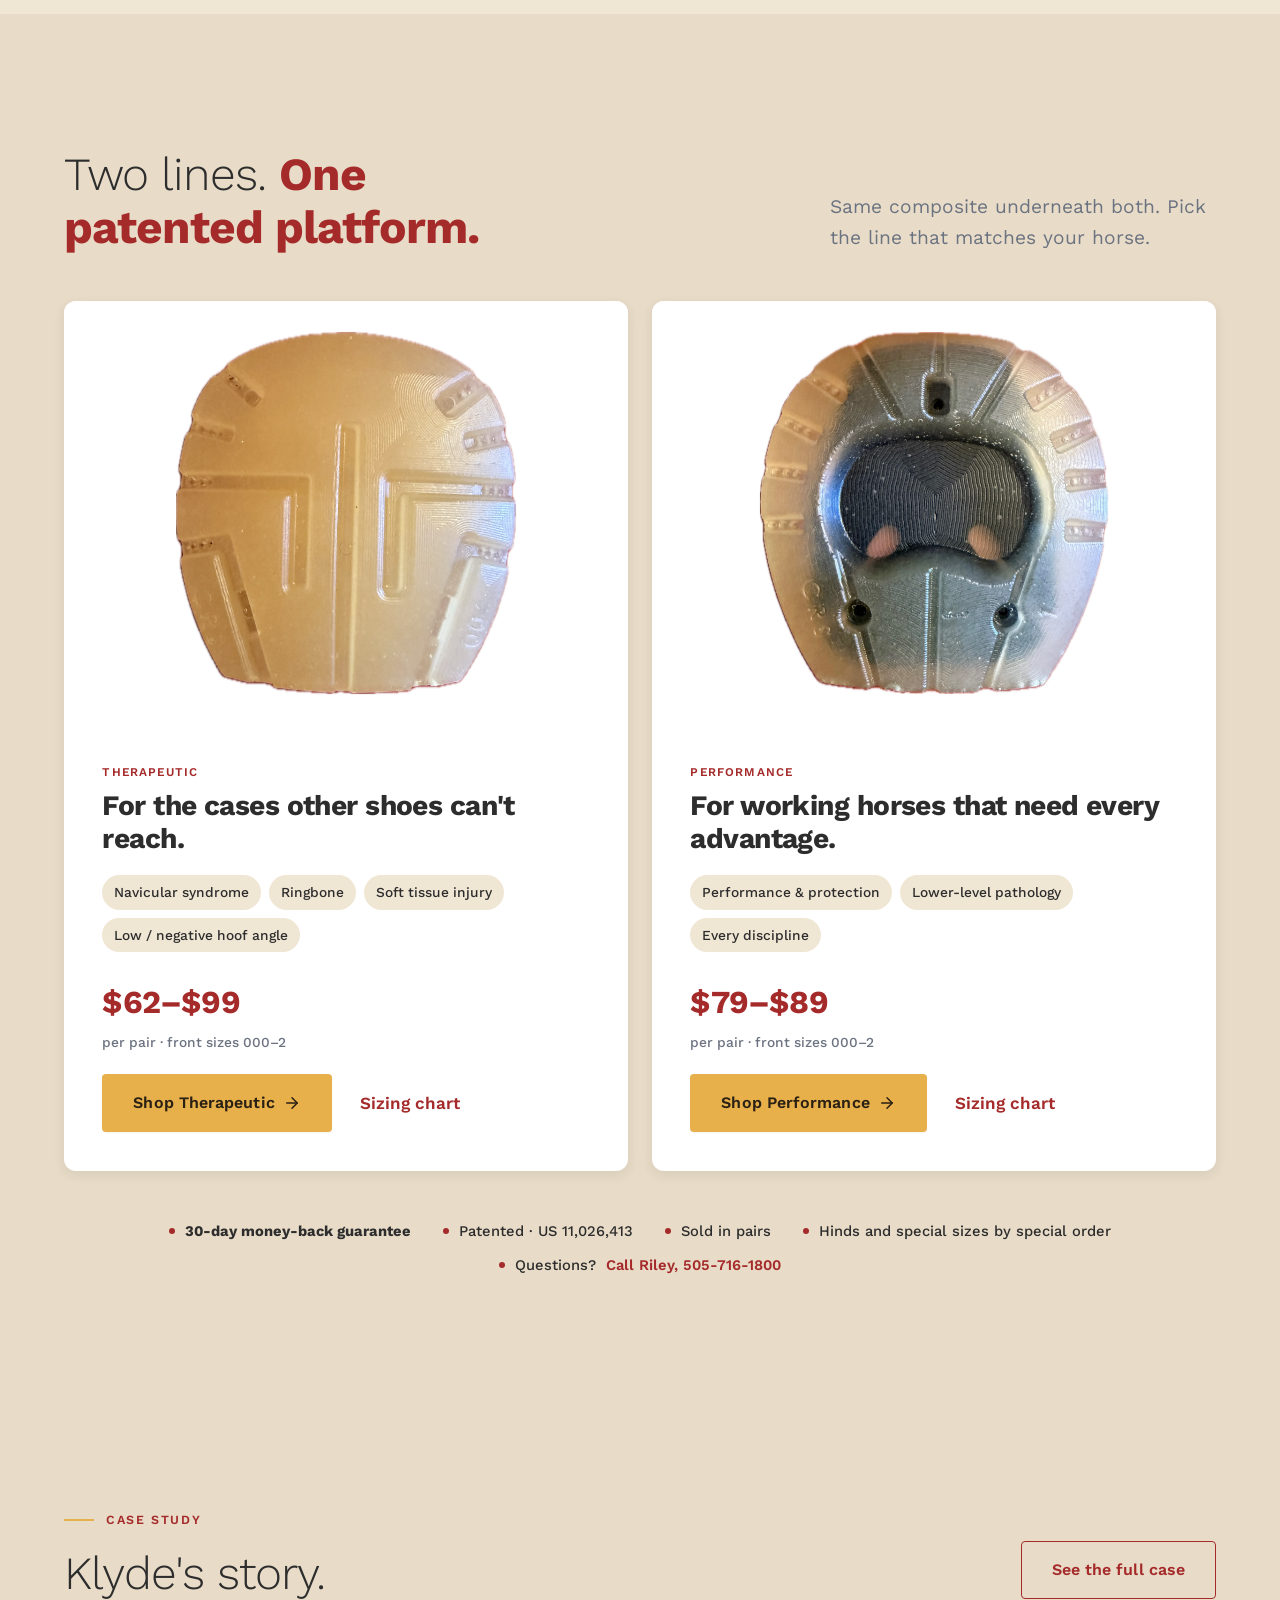
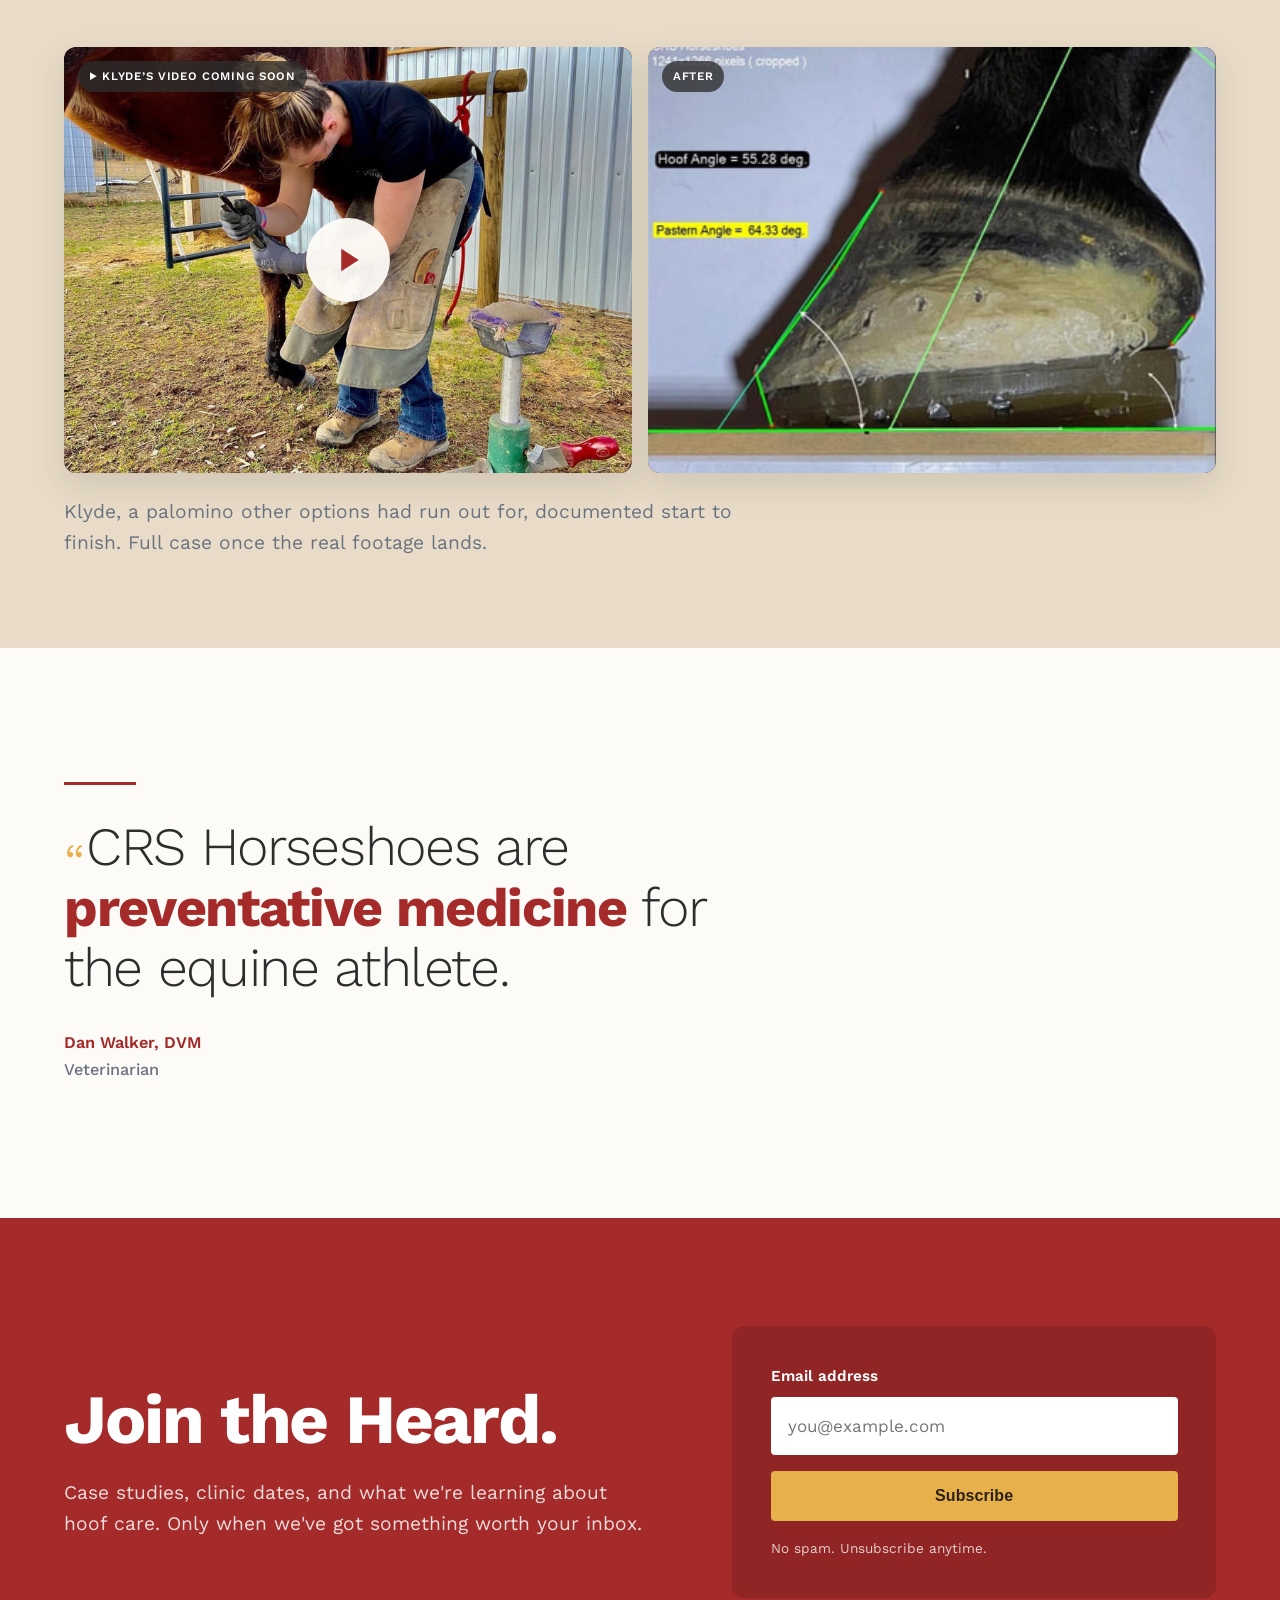
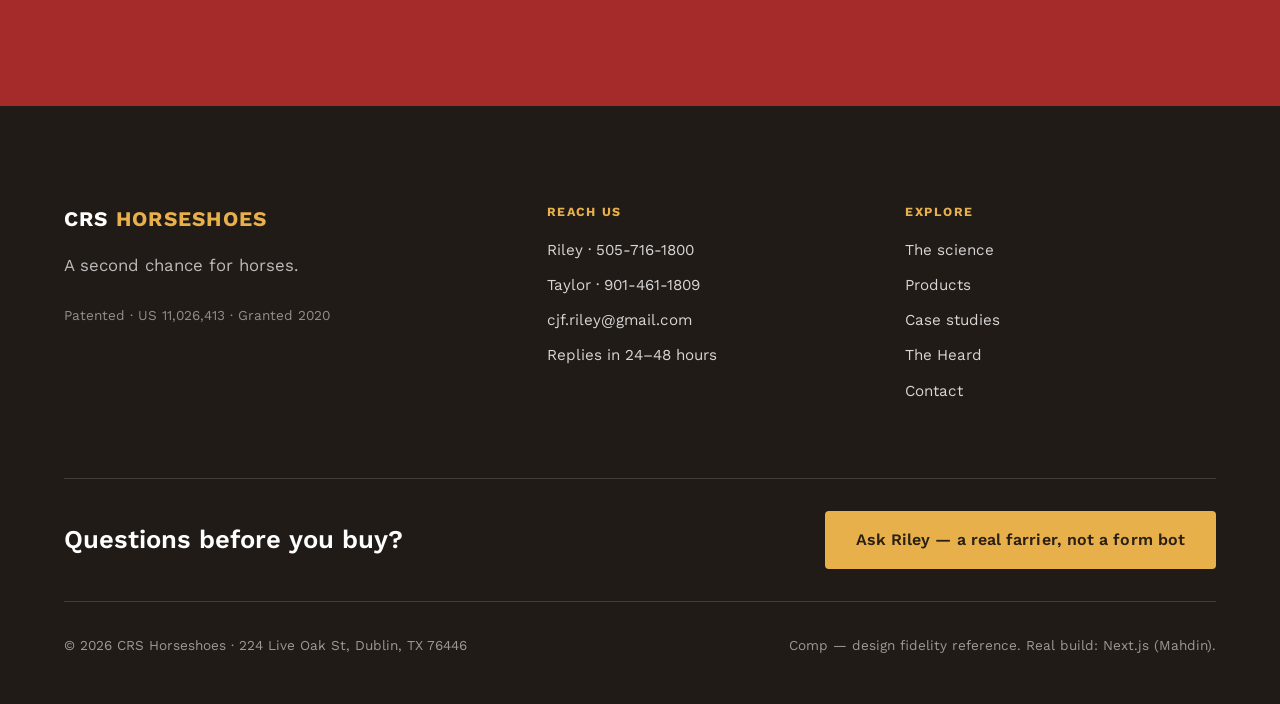
==== commit b19a393b: "Round 11: August-shoot testimonial videos Co-Authored-By: Claude Opus 5.5 <noreply@anthropic.com>" ====
--- a/index.html
+++ b/index.html
@@ -200,29 +200,27 @@
     <div class="container">
       <div class="sec-head split">
         <div><div class="eyebrow">On film</div><h2 class="h2" style="margin:0">Hear it from the people who ride them.</h2></div>
-        <a class="btn-ghost" href="reviews.html">All stories &rarr;</a>
-      </div>
-      <div class="film-row">
+        <a class="btn-ghost" href="reviews.html#film">All 6 owner stories &rarr;</a>
+      </div>
+      <!-- R11 shoot videos -->
+      <div class="film-row wide">
         <article class="film-card">
-          <div class="film-media ph-host yt" role="button" tabindex="0" data-yt="eykBWoLXKTk" data-vtitle="NFR breakaway roper Bailey Bates on CRS" aria-label="Play: NFR breakaway roper Bailey Bates on CRS">
-            <img class="ph-img" src="https://i.ytimg.com/vi/eykBWoLXKTk/maxresdefault.jpg" alt="" loading="lazy">
-            <div class="play"><svg viewBox="0 0 24 24" fill="currentColor"><polygon points="5 3 19 12 5 21 5 3"/></svg></div>
-          </div>
-          <div class="film-body"><div class="film-k">Performance</div><h4>NFR breakaway roper Bailey Bates on CRS</h4></div>
+          <div class="film-media ph-host yt" role="button" tabindex="0" data-yt="Rj9Bh4jM-ZU" data-vtitle="Dooley&rsquo;s story" aria-label="Play: Dooley&rsquo;s story">
+            <img class="ph-img" src="https://i.ytimg.com/vi/Rj9Bh4jM-ZU/maxresdefault.jpg" alt="" loading="lazy"><div class="play"><svg viewBox="0 0 24 24" fill="currentColor"><polygon points="5 3 19 12 5 21 5 3"/></svg></div><span class="film-dur">2:41</span>
+          </div>
+          <div class="film-body"><div class="film-k">Navicular risk &middot; Geneen</div><h4>Dooley&rsquo;s story</h4><p class="film-q">&ldquo;He&rsquo;s here today because of CRS shoes.&rdquo;</p><a class="film-buy" href="#buy">Shop Therapeutic <svg viewBox="0 0 24 24" fill="none" stroke="currentColor" stroke-width="2" stroke-linecap="round" stroke-linejoin="round"><line x1="5" y1="12" x2="19" y2="12"/><polyline points="12 5 19 12 12 19"/></svg></a></div>
         </article>
         <article class="film-card">
-          <div class="film-media ph-host yt" role="button" tabindex="0" data-yt="17zpMHpTQA0" data-vtitle="QUELO, saved by CRS shoes" aria-label="Play: QUELO, saved by CRS shoes">
-            <img class="ph-img yt-hq" src="https://i.ytimg.com/vi/17zpMHpTQA0/hqdefault.jpg" alt="" loading="lazy">
-            <div class="play"><svg viewBox="0 0 24 24" fill="currentColor"><polygon points="5 3 19 12 5 21 5 3"/></svg></div>
-          </div>
-          <div class="film-body"><div class="film-k">Owner story</div><h4>QUELO, saved by CRS shoes</h4></div>
+          <div class="film-media ph-host yt" role="button" tabindex="0" data-yt="5aYr_YTQeqI" data-vtitle="A jumper her vet expected to retire" aria-label="Play: A jumper her vet expected to retire">
+            <img class="ph-img" src="https://i.ytimg.com/vi/5aYr_YTQeqI/maxresdefault.jpg" alt="" loading="lazy"><div class="play"><svg viewBox="0 0 24 24" fill="currentColor"><polygon points="5 3 19 12 5 21 5 3"/></svg></div><span class="film-dur">2:06</span>
+          </div>
+          <div class="film-body"><div class="film-k">Coffin joint bone spurs &middot; Cheyenne</div><h4>A jumper her vet expected to retire</h4><p class="film-q">&ldquo;We haven&rsquo;t had any repeated injections.&rdquo;</p><a class="film-buy" href="#help">Find the right shoe <svg viewBox="0 0 24 24" fill="none" stroke="currentColor" stroke-width="2" stroke-linecap="round" stroke-linejoin="round"><line x1="5" y1="12" x2="19" y2="12"/><polyline points="12 5 19 12 12 19"/></svg></a></div>
         </article>
         <article class="film-card">
-          <div class="film-media ph-host yt" role="button" tabindex="0" data-yt="TbunLFzf1jE" data-vtitle="Larry Mahan on CRS Horseshoes" aria-label="Play: Larry Mahan on CRS Horseshoes">
-            <img class="ph-img" src="https://i.ytimg.com/vi/TbunLFzf1jE/maxresdefault.jpg" alt="" loading="lazy">
-            <div class="play"><svg viewBox="0 0 24 24" fill="currentColor"><polygon points="5 3 19 12 5 21 5 3"/></svg></div>
-          </div>
-          <div class="film-body"><div class="film-k">Interview</div><h4>Larry Mahan on CRS Horseshoes</h4></div>
+          <div class="film-media ph-host yt" role="button" tabindex="0" data-yt="0ysKYOMsafk" data-vtitle="Bam Bam, lame front and back" aria-label="Play: Bam Bam, lame front and back">
+            <img class="ph-img" src="https://i.ytimg.com/vi/0ysKYOMsafk/maxresdefault.jpg" alt="" loading="lazy"><div class="play"><svg viewBox="0 0 24 24" fill="currentColor"><polygon points="5 3 19 12 5 21 5 3"/></svg></div><span class="film-dur">2:58</span>
+          </div>
+          <div class="film-body"><div class="film-k">Club foot &middot; Maggie</div><h4>Bam Bam, lame front and back</h4><p class="film-q">&ldquo;It&rsquo;s a miracle shoe.&rdquo;</p><a class="film-buy" href="#help">Find the right shoe <svg viewBox="0 0 24 24" fill="none" stroke="currentColor" stroke-width="2" stroke-linecap="round" stroke-linejoin="round"><line x1="5" y1="12" x2="19" y2="12"/><polyline points="12 5 19 12 12 19"/></svg></a></div>
         </article>
         <a class="film-cta" href="#buy">
           <span class="fc-k">Your turn</span>
--- a/upgrade.css
+++ b/upgrade.css
@@ -680,3 +680,17 @@
 :is(.g-dark,.g-red,.g-deepred) :is(.card,.step,.order-card,.film-card,.story-card2,.buy-panel,.doc,.guarantee) :is(h1,h2,h3,h4,h5,p,.lead,.body,li){color:var(--color-text)}
 :is(.g-dark,.g-red,.g-deepred) :is(.card,.step,.order-card,.film-card,.story-card2,.buy-panel,.doc,.guarantee) .muted{color:var(--color-text-muted)}
 :is(.g-dark,.g-red,.g-deepred) :is(.card,.step) .eyebrow,:is(.g-dark,.g-red,.g-deepred) .card .tile-label{color:var(--color-primary)}
+
+/* ── Round 11: shoot testimonials ── */
+.film-q{margin:8px 0 0;font-size:.95rem;line-height:1.45;color:var(--color-text-muted)}
+.pull-q{margin:var(--s-4) 0 var(--s-6);font-size:clamp(1.6rem,2.6vw,2.4rem);font-weight:300;line-height:1.15;letter-spacing:-.02em;color:inherit}
+.pull-q.sm{font-size:clamp(1.15rem,1.6vw,1.4rem);margin:0 0 var(--s-4)}
+.how-media{position:relative}
+.film-row.two{grid-template-columns:1fr 1fr}
+@media (max-width:640px){.film-row.two{display:flex}}
+.pull-q::before{content:none}.pull-q{max-width:22ch}
+/* interview thumbnails: play button bottom-left in CRS red so it never sits on a face */
+:is(.film-media,.how-media) .play{inset:auto auto 14px 14px;margin:0;width:56px;height:56px;background:var(--color-primary);color:#fff}
+:is(.film-media,.how-media) .play svg{width:20px;height:20px}
+:is(.film-media,.how-media)[role=button]:hover .play{background:var(--color-primary-dark);color:#fff}
+.how-media .play{width:68px;height:68px;inset:auto auto 20px 20px}
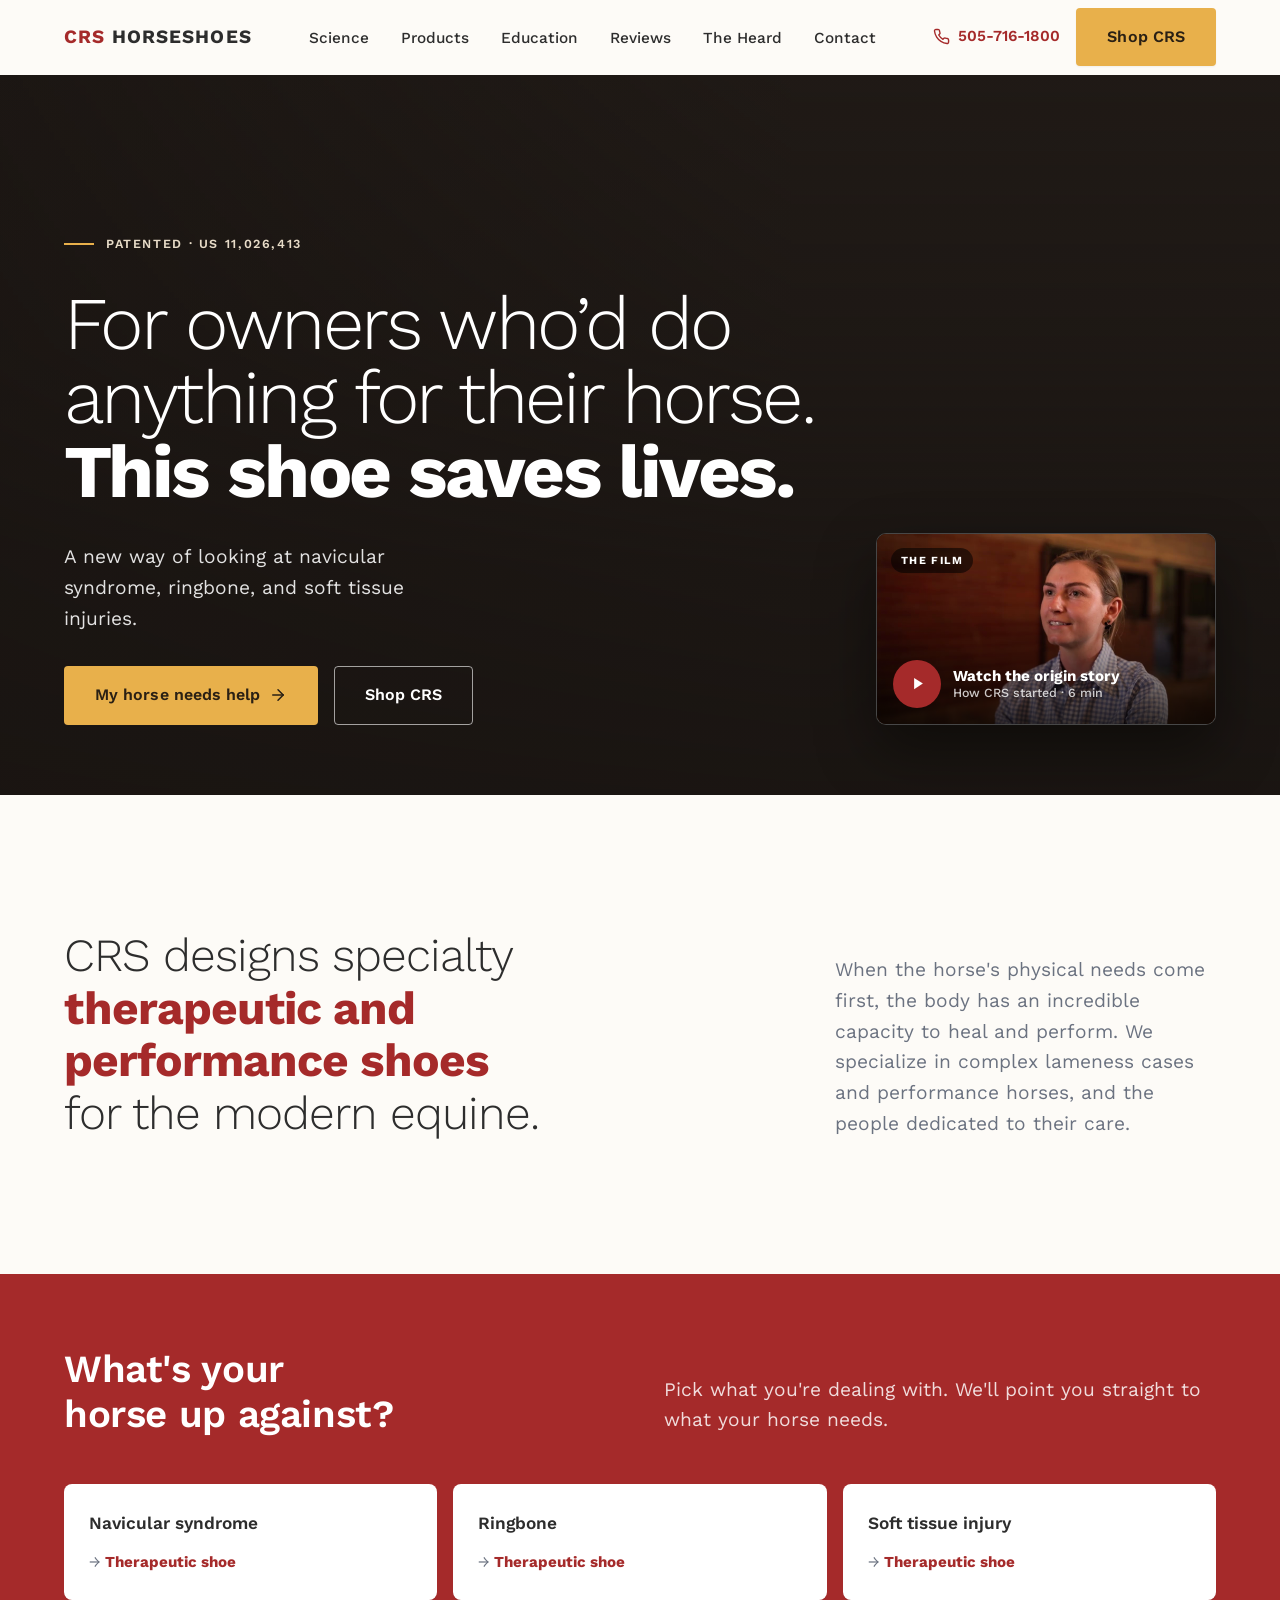
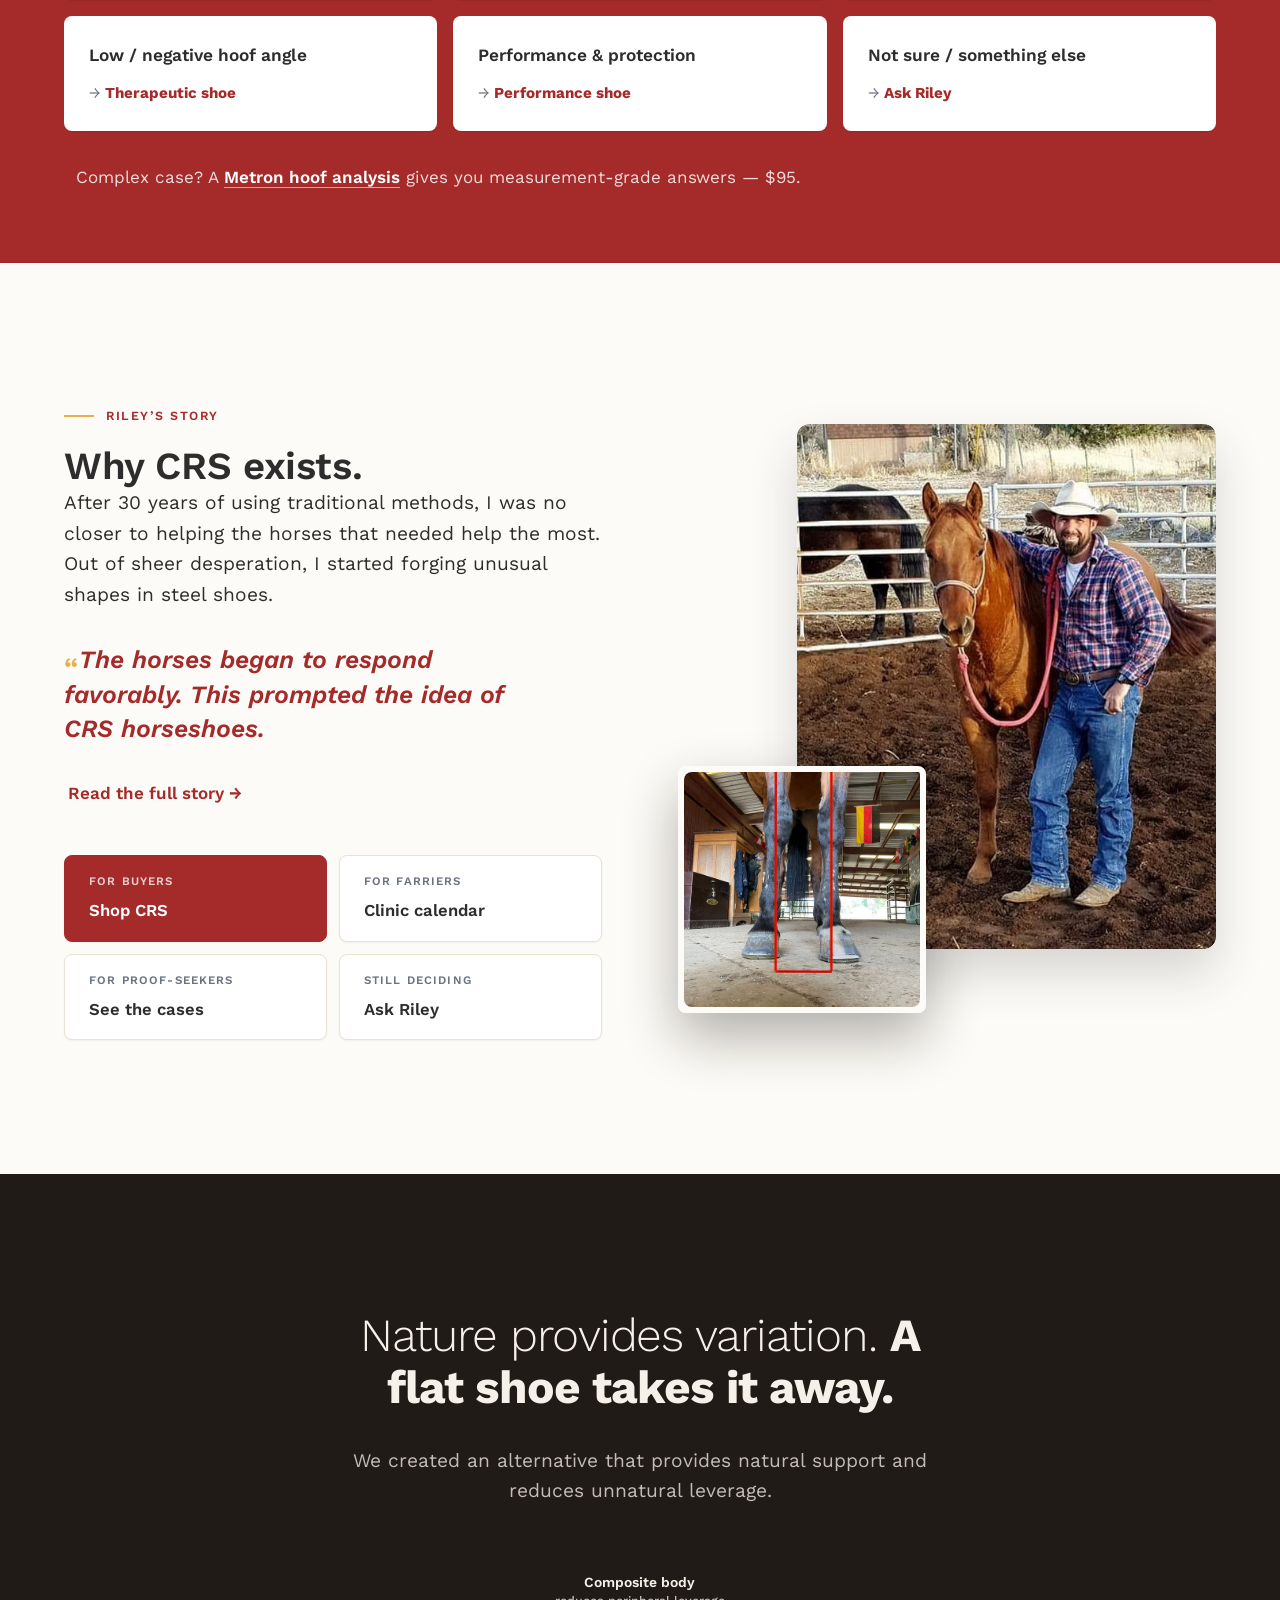
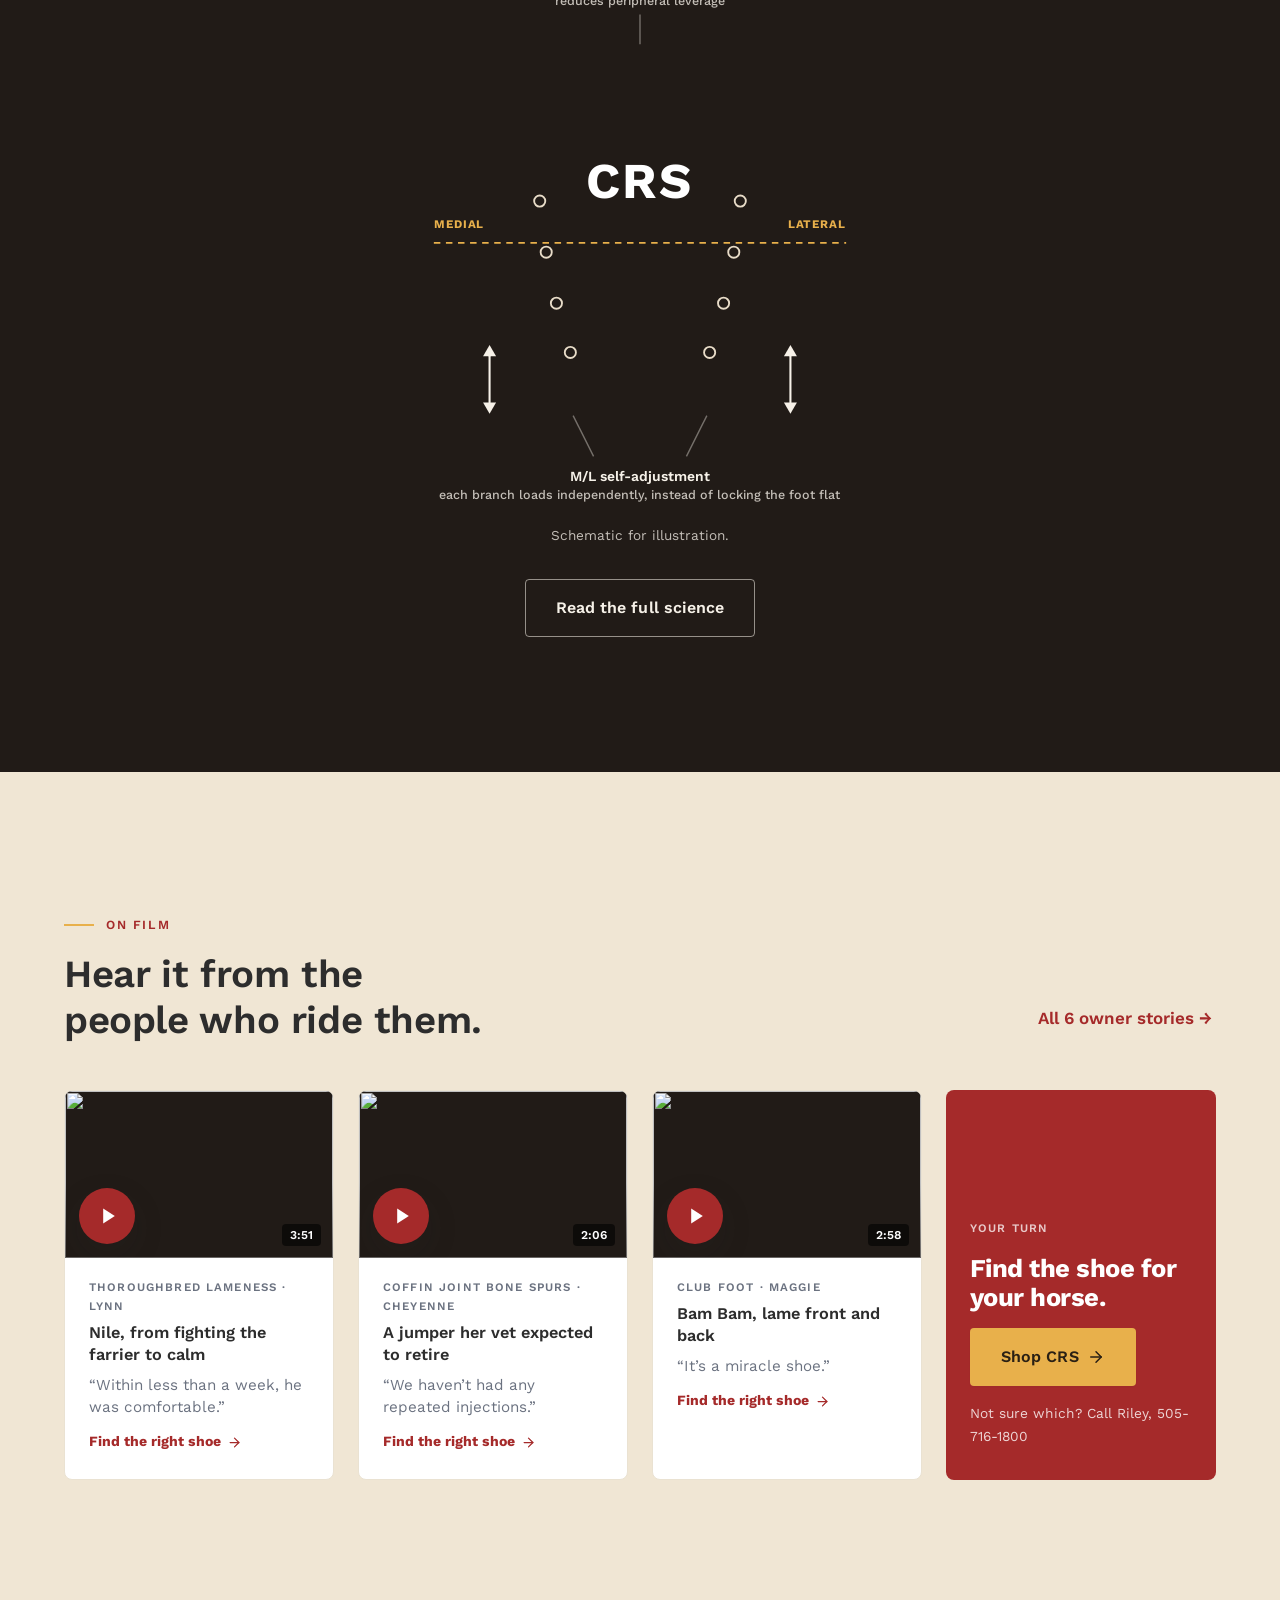
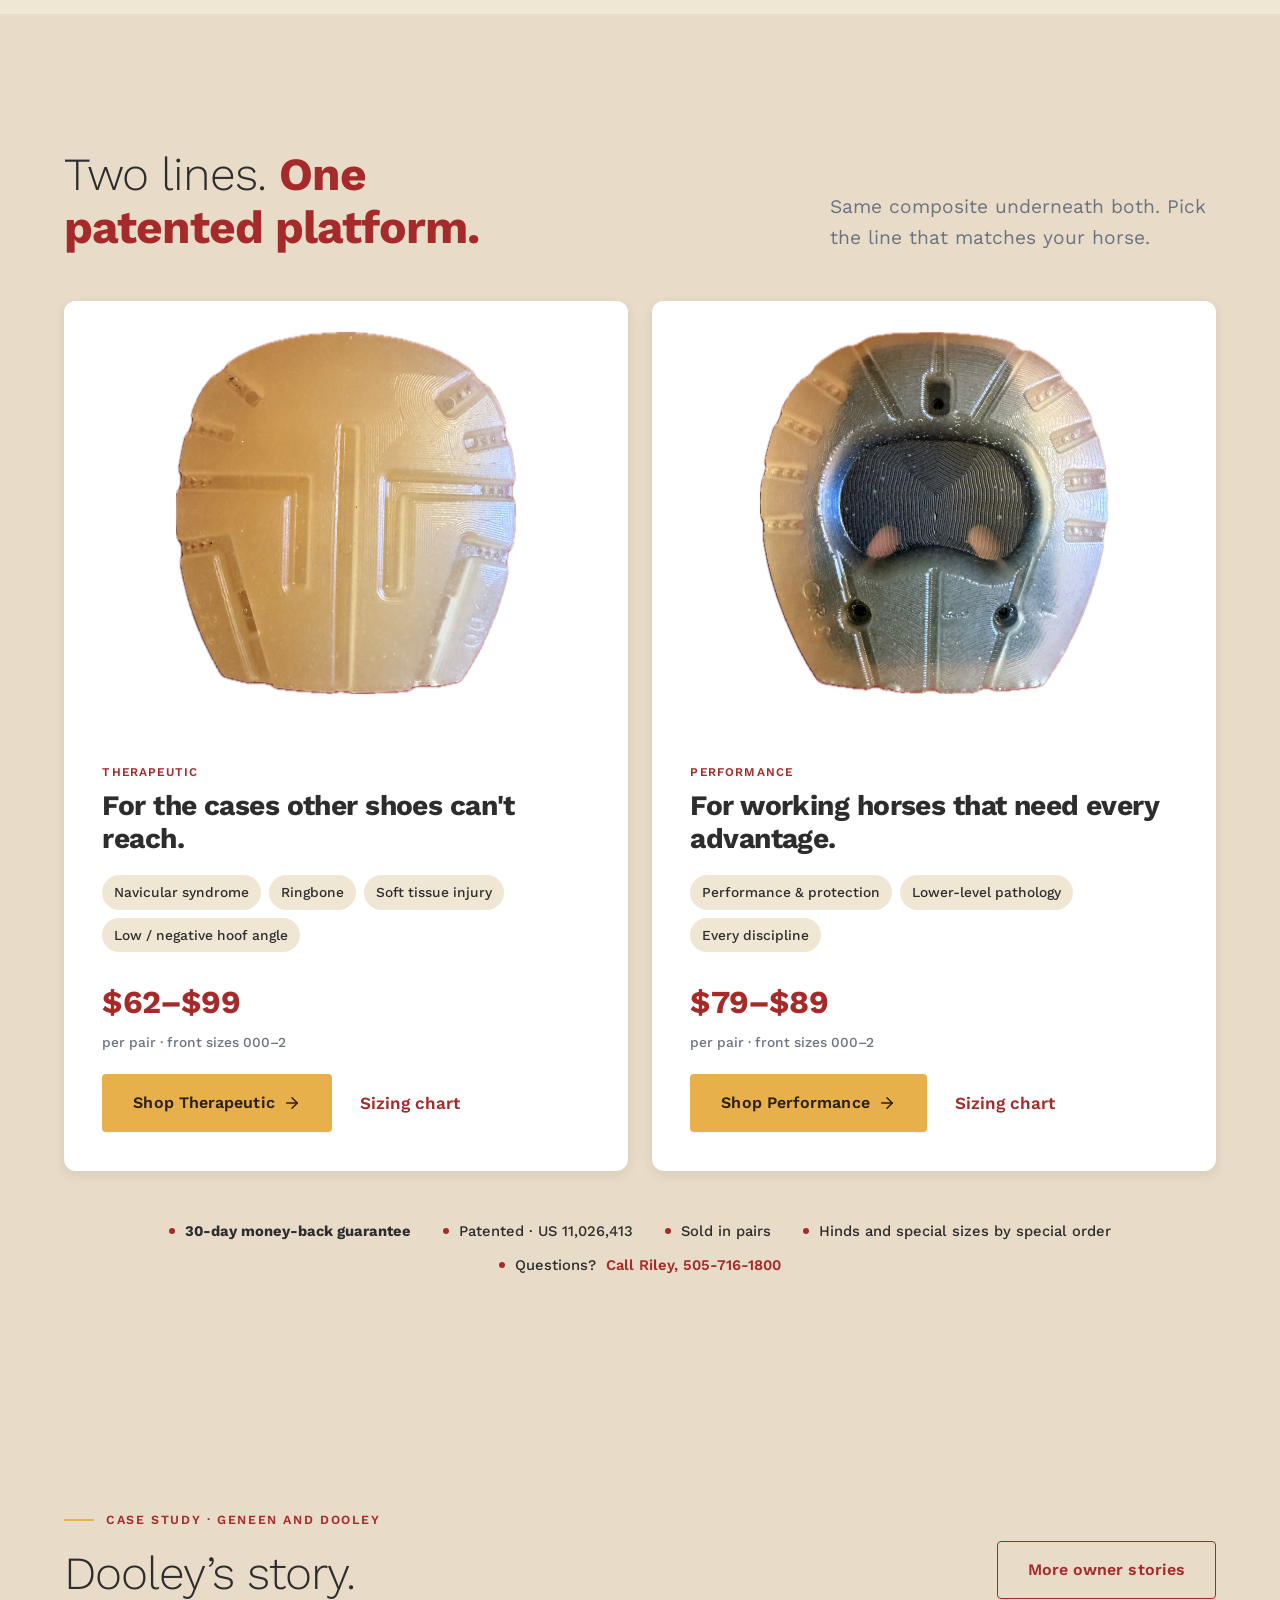
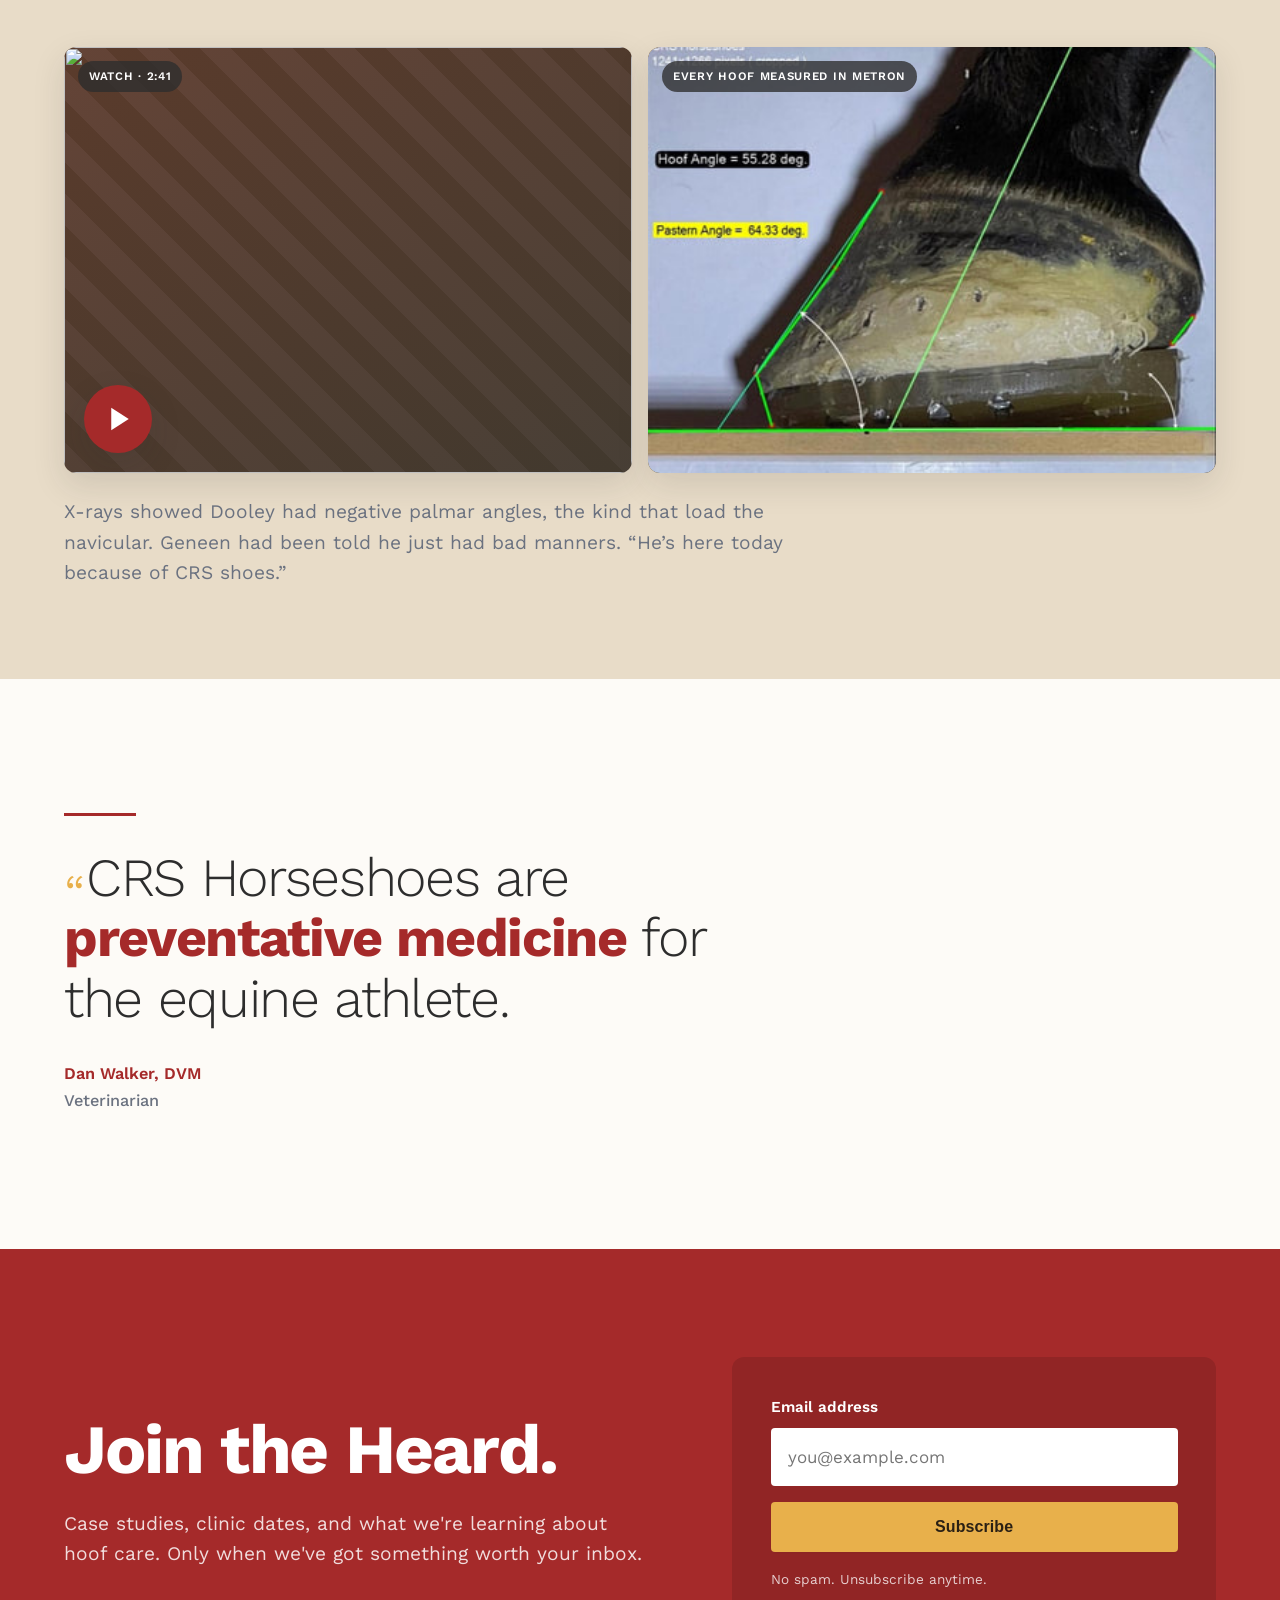
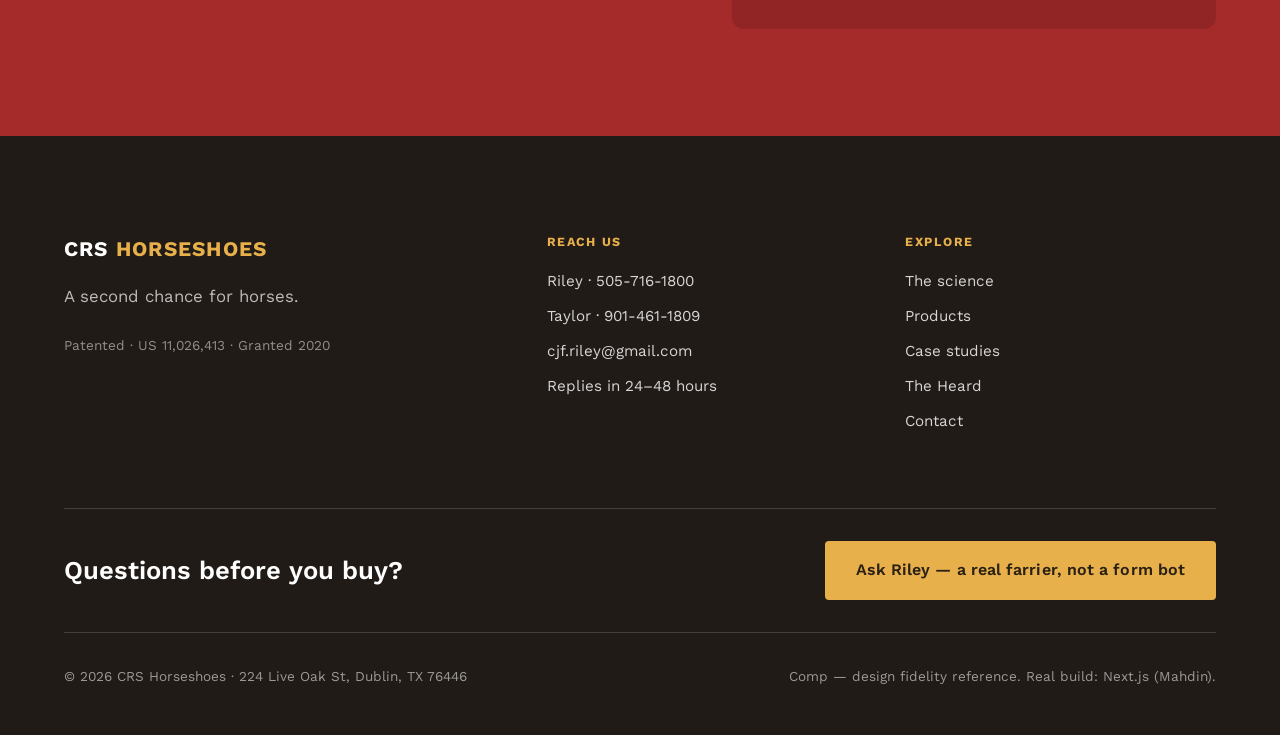
==== commit bcce4451: "Round 12: Klyde replaced with Dooley; Metron angle photos kept Co-Authored-By: Claude Opus 5.5 <nore" ====
--- a/index.html
+++ b/index.html
@@ -205,10 +205,10 @@
       <!-- R11 shoot videos -->
       <div class="film-row wide">
         <article class="film-card">
-          <div class="film-media ph-host yt" role="button" tabindex="0" data-yt="Rj9Bh4jM-ZU" data-vtitle="Dooley&rsquo;s story" aria-label="Play: Dooley&rsquo;s story">
-            <img class="ph-img" src="https://i.ytimg.com/vi/Rj9Bh4jM-ZU/maxresdefault.jpg" alt="" loading="lazy"><div class="play"><svg viewBox="0 0 24 24" fill="currentColor"><polygon points="5 3 19 12 5 21 5 3"/></svg></div><span class="film-dur">2:41</span>
-          </div>
-          <div class="film-body"><div class="film-k">Navicular risk &middot; Geneen</div><h4>Dooley&rsquo;s story</h4><p class="film-q">&ldquo;He&rsquo;s here today because of CRS shoes.&rdquo;</p><a class="film-buy" href="#buy">Shop Therapeutic <svg viewBox="0 0 24 24" fill="none" stroke="currentColor" stroke-width="2" stroke-linecap="round" stroke-linejoin="round"><line x1="5" y1="12" x2="19" y2="12"/><polyline points="12 5 19 12 12 19"/></svg></a></div>
+          <div class="film-media ph-host yt" role="button" tabindex="0" data-yt="K1SdQPqNDGU" data-vtitle="Nile, from fighting the farrier to calm" aria-label="Play: Nile, from fighting the farrier to calm">
+            <img class="ph-img" src="https://i.ytimg.com/vi/K1SdQPqNDGU/maxresdefault.jpg" alt="" loading="lazy"><div class="play"><svg viewBox="0 0 24 24" fill="currentColor"><polygon points="5 3 19 12 5 21 5 3"/></svg></div><span class="film-dur">3:51</span>
+          </div>
+          <div class="film-body"><div class="film-k">Thoroughbred lameness &middot; Lynn</div><h4>Nile, from fighting the farrier to calm</h4><p class="film-q">&ldquo;Within less than a week, he was comfortable.&rdquo;</p><a class="film-buy" href="#help">Find the right shoe <svg viewBox="0 0 24 24" fill="none" stroke="currentColor" stroke-width="2" stroke-linecap="round" stroke-linejoin="round"><line x1="5" y1="12" x2="19" y2="12"/><polyline points="12 5 19 12 12 19"/></svg></a></div>
         </article>
         <article class="film-card">
           <div class="film-media ph-host yt" role="button" tabindex="0" data-yt="5aYr_YTQeqI" data-vtitle="A jumper her vet expected to retire" aria-label="Play: A jumper her vet expected to retire">
@@ -281,25 +281,26 @@
     </div>
   </section>
 
-  <!-- B8 PROOF — Klyde -->
+  <!-- R12 no-klyde -->
+  <!-- B8 PROOF — Dooley (Geneen), measured -->
   <section class="sec g-cream">
     <div class="container">
       <div class="proof-head">
-        <div><div class="eyebrow">Case study</div><h2 class="statement">Klyde's story.</h2></div>
-        <a class="btn btn-secondary" href="reviews.html">See the full case</a>
+        <div><div class="eyebrow">Case study &middot; Geneen and Dooley</div><h2 class="statement">Dooley&rsquo;s story.</h2></div>
+        <a class="btn btn-secondary" href="reviews.html">More owner stories</a>
       </div>
       <div class="spot-grid">
-        <div class="spot-img ph-host" role="button" tabindex="0" aria-label="Play Klyde case-study video">
-          <img class="ph-img" src="assets/img-8318_orig.jpg" alt="A horse and its owner outdoors">
-          <span class="spot-label">&#9654; Klyde&rsquo;s video coming soon</span>
+        <div class="spot-img ph-host yt" role="button" tabindex="0" data-yt="Rj9Bh4jM-ZU" data-vtitle="Dooley&rsquo;s story" aria-label="Play: Dooley&rsquo;s story">
+          <img class="ph-img" src="https://i.ytimg.com/vi/Rj9Bh4jM-ZU/maxresdefault.jpg" alt="" loading="lazy">
+          <span class="spot-label">Watch &middot; 2:41</span>
           <div class="play"><svg viewBox="0 0 24 24" fill="currentColor"><polygon points="5 3 19 12 5 21 5 3"/></svg></div>
         </div>
-        <div class="spot-img ph-host after">
-          <img class="ph-img" src="assets/img-0140.jpg" alt="Shod hoof, side view">
-          <span class="spot-label">After</span>
-        </div>
-      </div>
-      <p class="lead muted" style="max-width:60ch">Klyde, a palomino other options had run out for, documented start to finish. Full case once the real footage lands.</p>
+        <a class="spot-img ph-host after" href="metron.html">
+          <img class="ph-img" src="assets/img-0140.jpg" alt="A shod hoof measured in Metron: hoof, pastern and heel angles marked">
+          <span class="spot-label">Every hoof measured in Metron</span>
+        </a>
+      </div>
+      <p class="lead muted" style="max-width:60ch">X-rays showed Dooley had negative palmar angles, the kind that load the navicular. Geneen had been told he just had bad manners. &ldquo;He&rsquo;s here today because of CRS shoes.&rdquo;</p>
     </div>
   </section>
 
--- a/upgrade.css
+++ b/upgrade.css
@@ -694,3 +694,6 @@
 :is(.film-media,.how-media) .play svg{width:20px;height:20px}
 :is(.film-media,.how-media)[role=button]:hover .play{background:var(--color-primary-dark);color:#fff}
 .how-media .play{width:68px;height:68px;inset:auto auto 20px 20px}
+.spot-img.yt .play{inset:auto auto 20px 20px;margin:0;width:68px;height:68px;background:var(--color-primary);color:#fff}
+.spot-img.yt:hover .play{background:var(--color-primary-dark);color:#fff}
+a.spot-img{display:block}
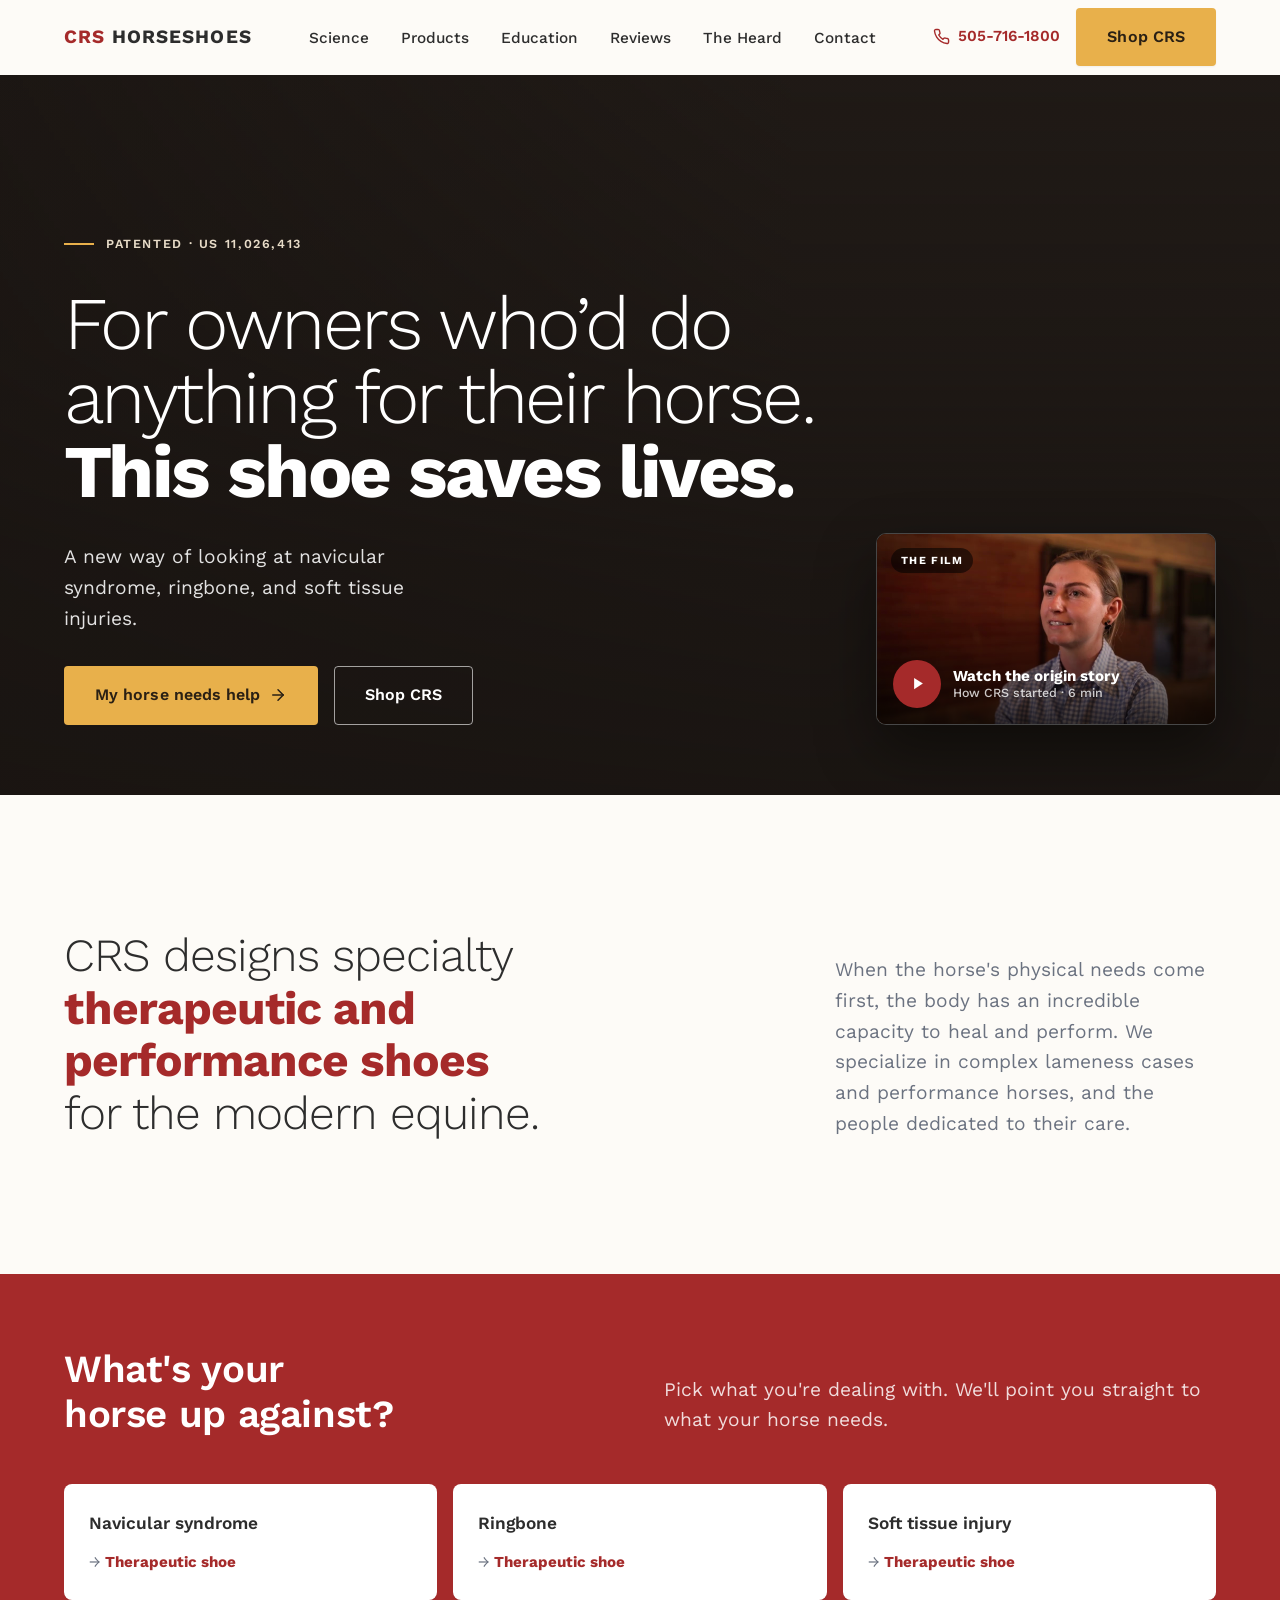
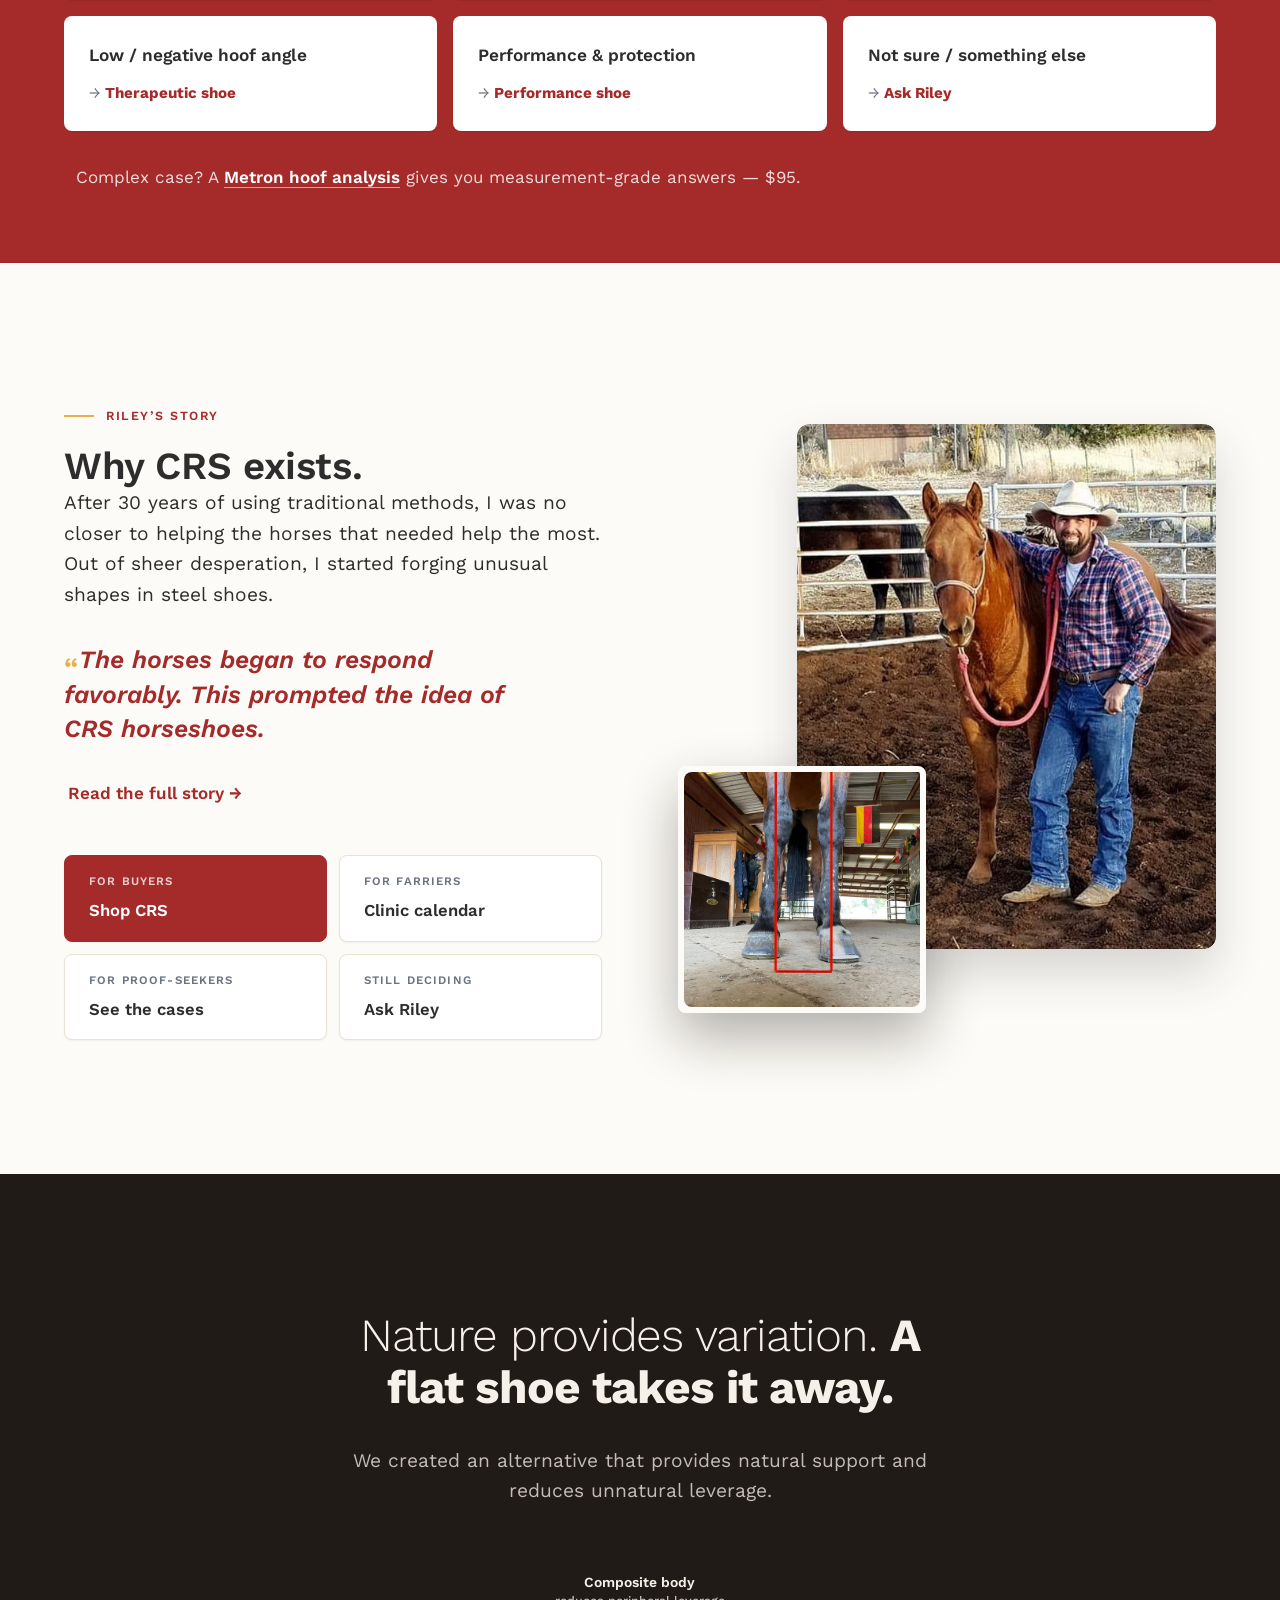
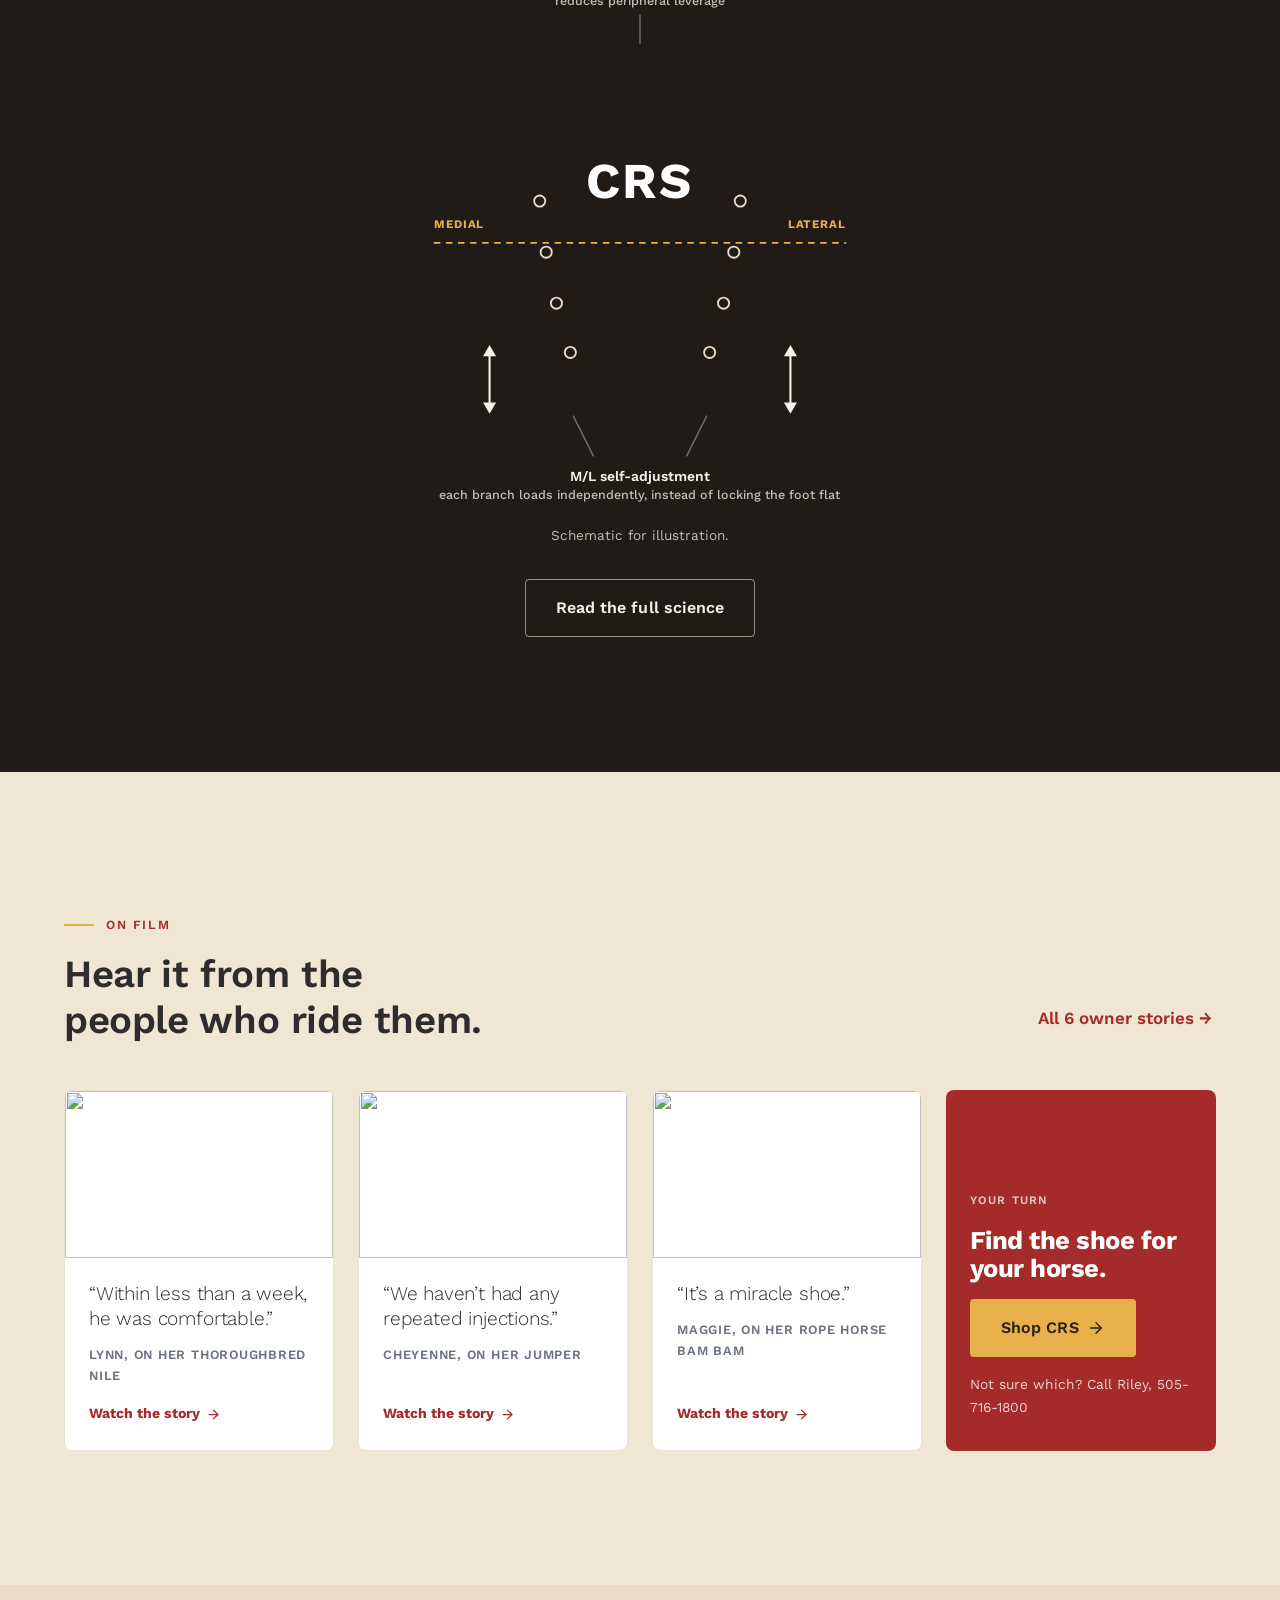
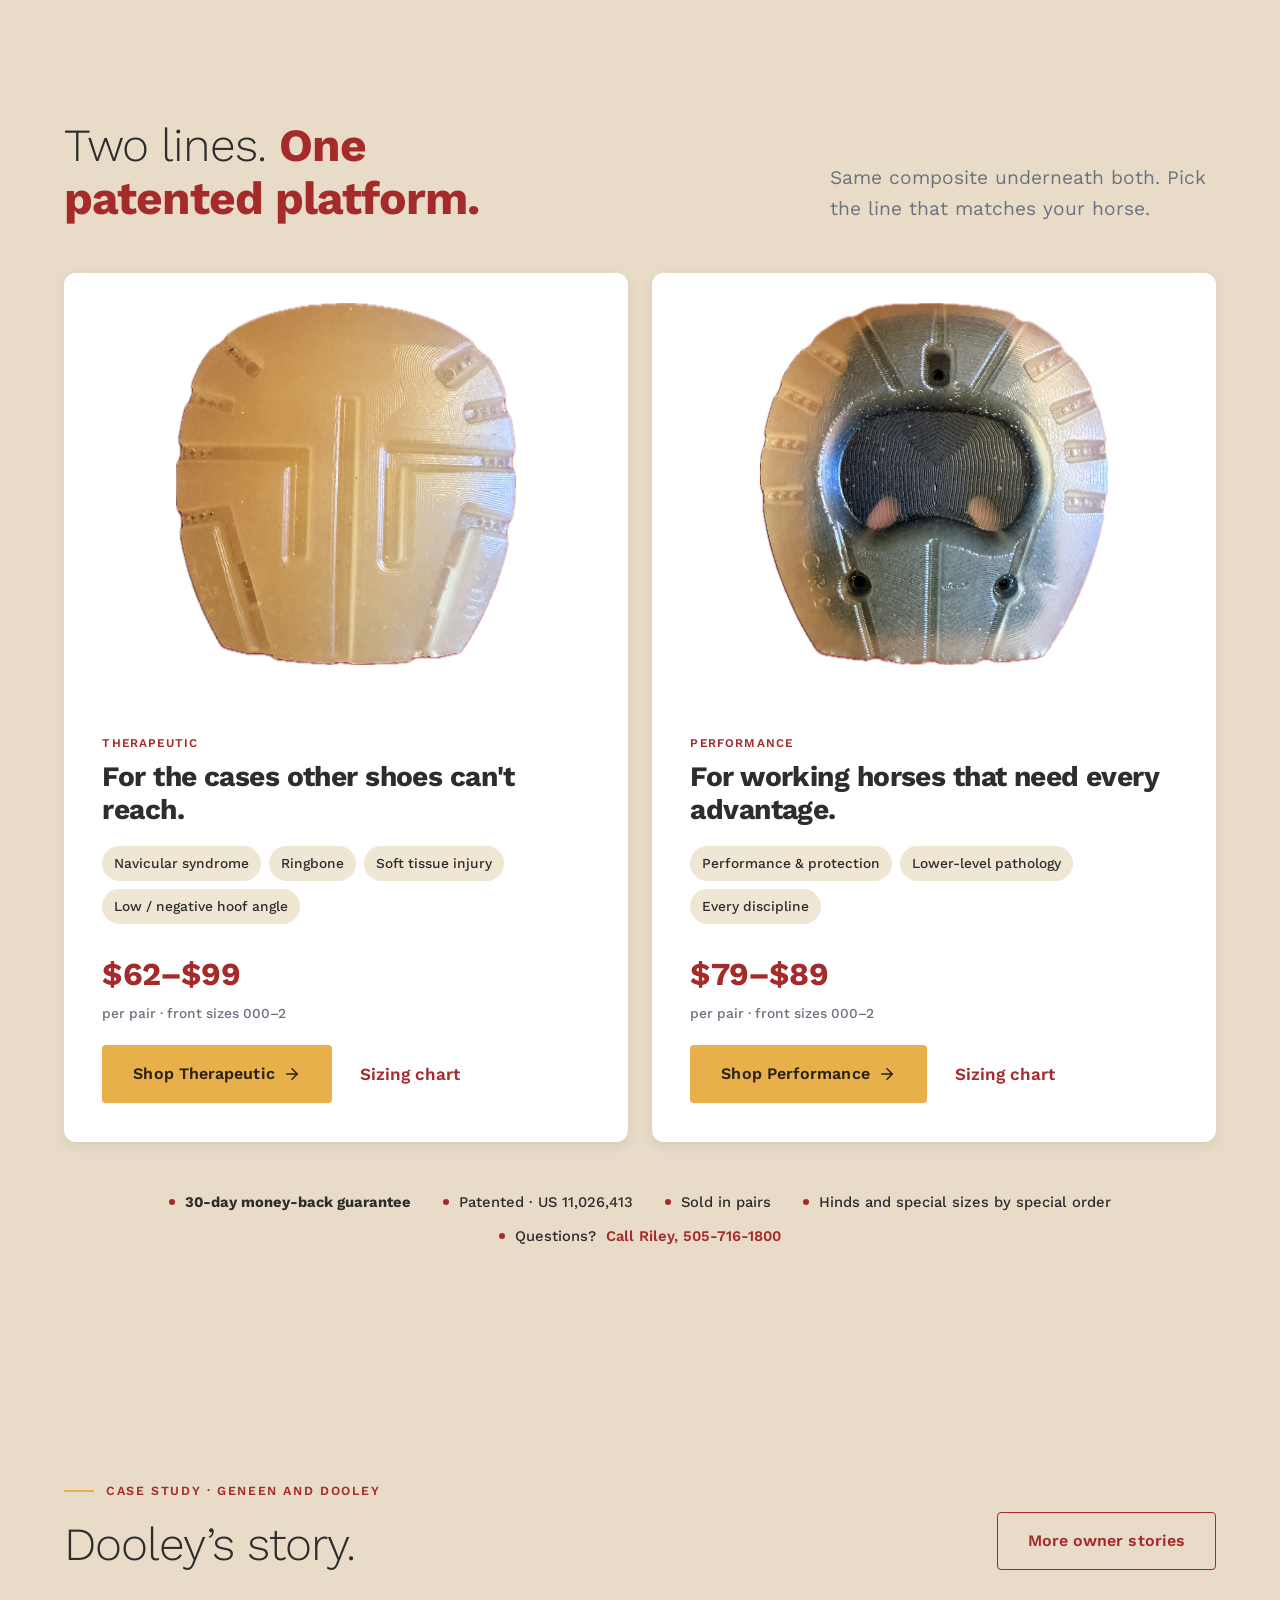
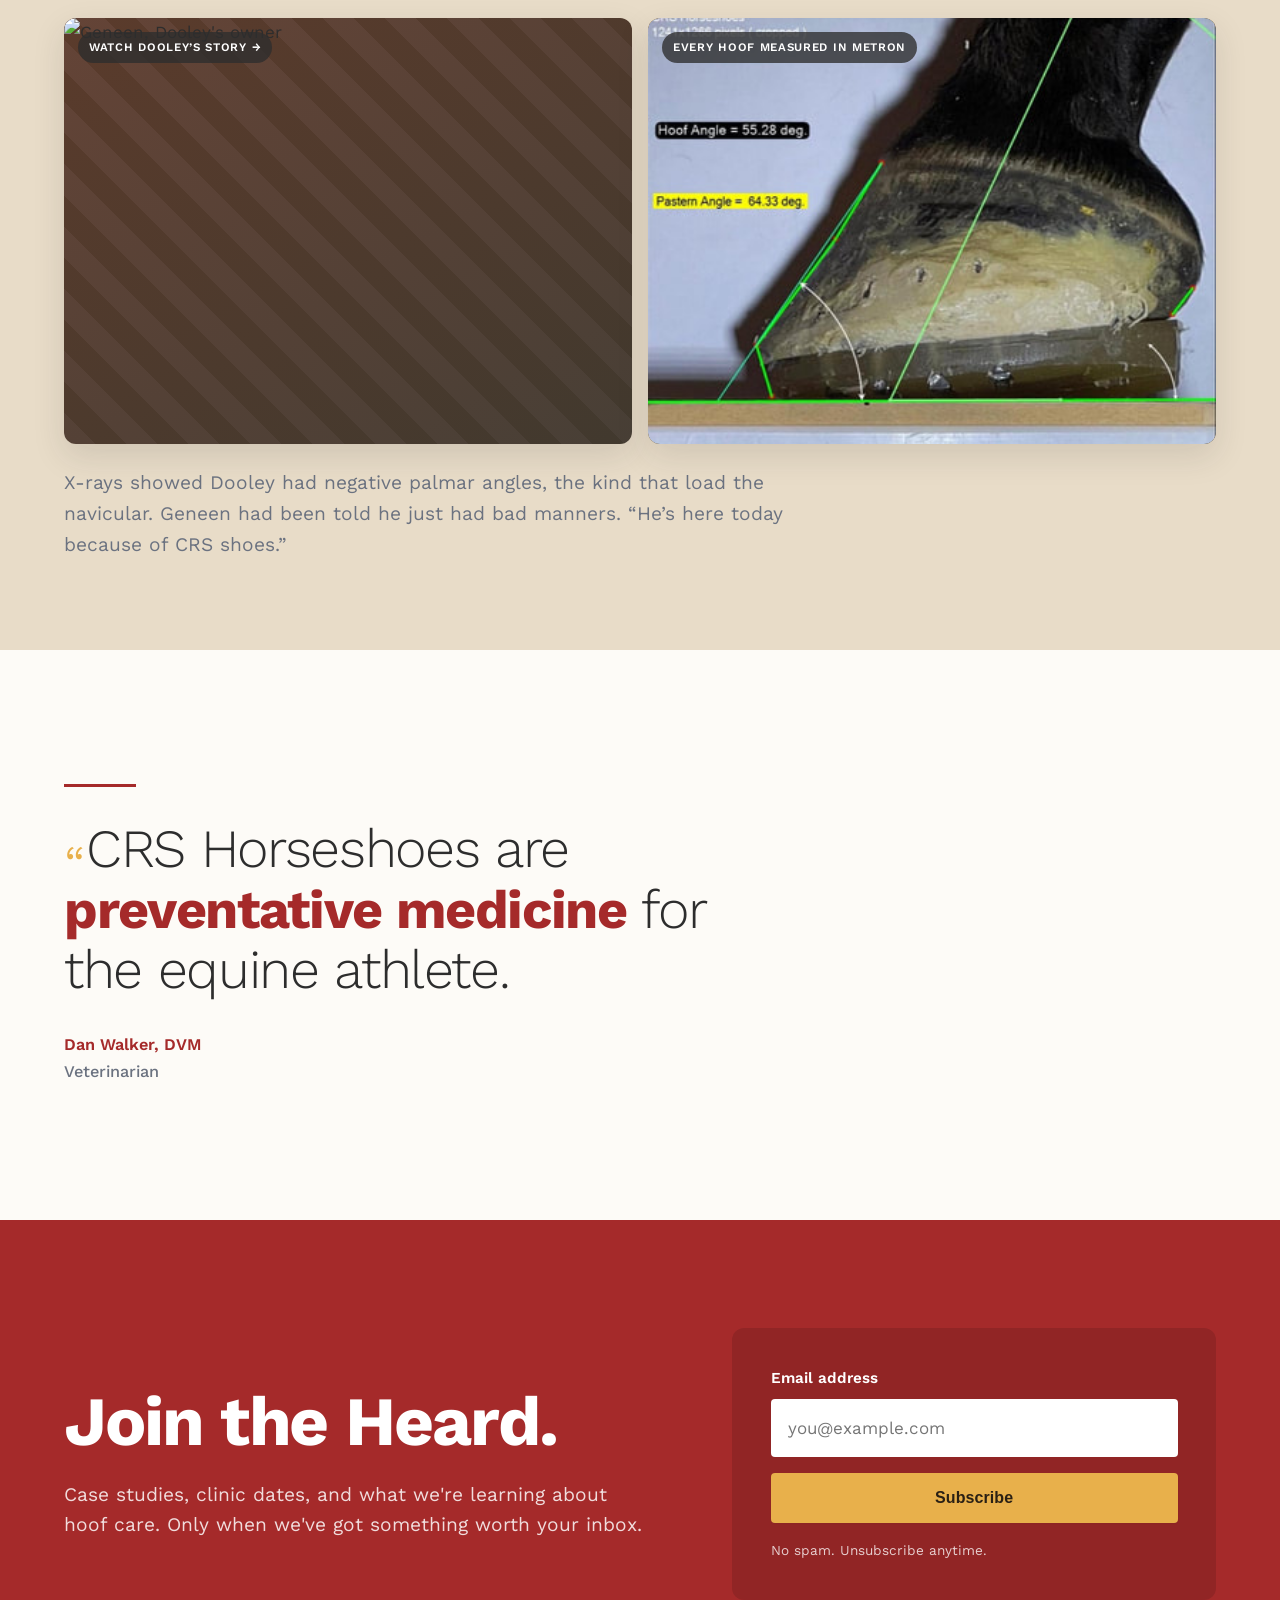
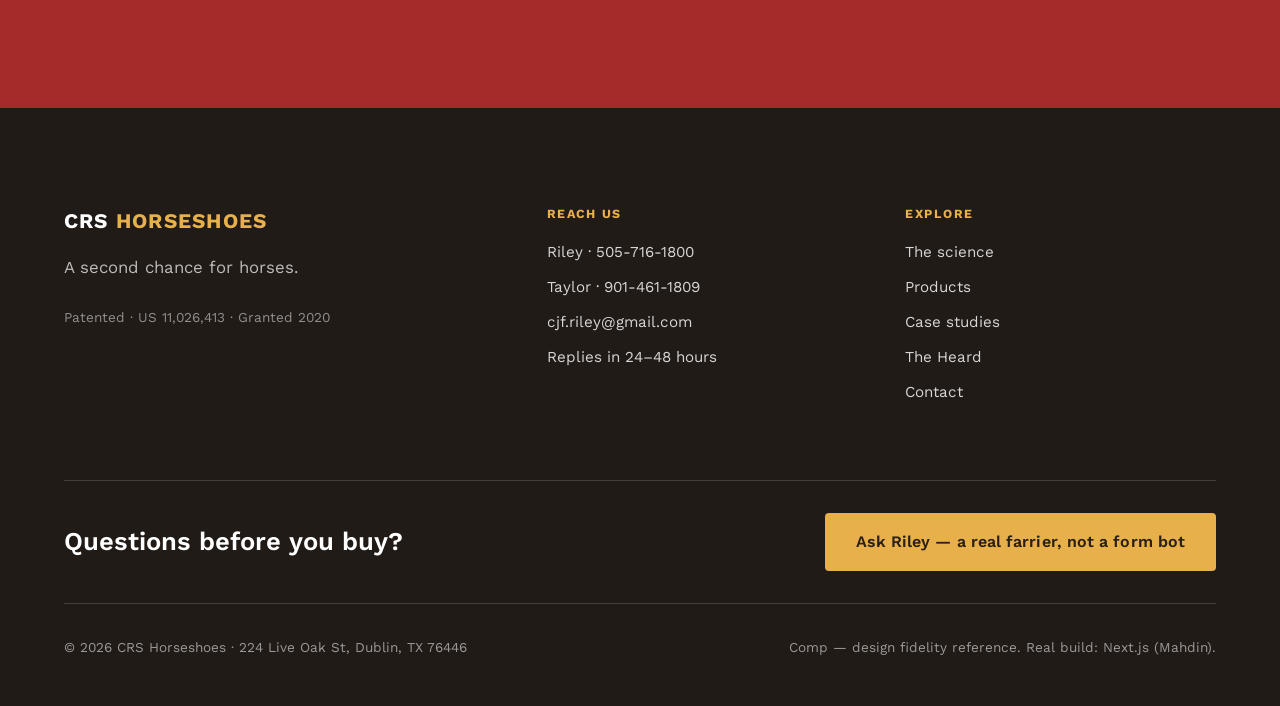
==== commit 559c247c: "Round 14: zero repeated videos Co-Authored-By: Claude Opus 5.5 <noreply@anthropic.com>" ====
--- a/index.html
+++ b/index.html
@@ -203,25 +203,26 @@
         <a class="btn-ghost" href="reviews.html#film">All 6 owner stories &rarr;</a>
       </div>
       <!-- R11 shoot videos -->
-      <div class="film-row wide">
-        <article class="film-card">
-          <div class="film-media ph-host yt" role="button" tabindex="0" data-yt="K1SdQPqNDGU" data-vtitle="Nile, from fighting the farrier to calm" aria-label="Play: Nile, from fighting the farrier to calm">
-            <img class="ph-img" src="https://i.ytimg.com/vi/K1SdQPqNDGU/maxresdefault.jpg" alt="" loading="lazy"><div class="play"><svg viewBox="0 0 24 24" fill="currentColor"><polygon points="5 3 19 12 5 21 5 3"/></svg></div><span class="film-dur">3:51</span>
-          </div>
-          <div class="film-body"><div class="film-k">Thoroughbred lameness &middot; Lynn</div><h4>Nile, from fighting the farrier to calm</h4><p class="film-q">&ldquo;Within less than a week, he was comfortable.&rdquo;</p><a class="film-buy" href="#help">Find the right shoe <svg viewBox="0 0 24 24" fill="none" stroke="currentColor" stroke-width="2" stroke-linecap="round" stroke-linejoin="round"><line x1="5" y1="12" x2="19" y2="12"/><polyline points="12 5 19 12 12 19"/></svg></a></div>
-        </article>
-        <article class="film-card">
-          <div class="film-media ph-host yt" role="button" tabindex="0" data-yt="5aYr_YTQeqI" data-vtitle="A jumper her vet expected to retire" aria-label="Play: A jumper her vet expected to retire">
-            <img class="ph-img" src="https://i.ytimg.com/vi/5aYr_YTQeqI/maxresdefault.jpg" alt="" loading="lazy"><div class="play"><svg viewBox="0 0 24 24" fill="currentColor"><polygon points="5 3 19 12 5 21 5 3"/></svg></div><span class="film-dur">2:06</span>
-          </div>
-          <div class="film-body"><div class="film-k">Coffin joint bone spurs &middot; Cheyenne</div><h4>A jumper her vet expected to retire</h4><p class="film-q">&ldquo;We haven&rsquo;t had any repeated injections.&rdquo;</p><a class="film-buy" href="#help">Find the right shoe <svg viewBox="0 0 24 24" fill="none" stroke="currentColor" stroke-width="2" stroke-linecap="round" stroke-linejoin="round"><line x1="5" y1="12" x2="19" y2="12"/><polyline points="12 5 19 12 12 19"/></svg></a></div>
-        </article>
-        <article class="film-card">
-          <div class="film-media ph-host yt" role="button" tabindex="0" data-yt="0ysKYOMsafk" data-vtitle="Bam Bam, lame front and back" aria-label="Play: Bam Bam, lame front and back">
-            <img class="ph-img" src="https://i.ytimg.com/vi/0ysKYOMsafk/maxresdefault.jpg" alt="" loading="lazy"><div class="play"><svg viewBox="0 0 24 24" fill="currentColor"><polygon points="5 3 19 12 5 21 5 3"/></svg></div><span class="film-dur">2:58</span>
-          </div>
-          <div class="film-body"><div class="film-k">Club foot &middot; Maggie</div><h4>Bam Bam, lame front and back</h4><p class="film-q">&ldquo;It&rsquo;s a miracle shoe.&rdquo;</p><a class="film-buy" href="#help">Find the right shoe <svg viewBox="0 0 24 24" fill="none" stroke="currentColor" stroke-width="2" stroke-linecap="round" stroke-linejoin="round"><line x1="5" y1="12" x2="19" y2="12"/><polyline points="12 5 19 12 12 19"/></svg></a></div>
-        </article>
+      <!-- R14 zero repeats -->
+      <div class="q-row four">
+        <a class="q-card" href="reviews.html#film">
+          <div class="q-img ph-host"><img class="ph-img" src="https://i.ytimg.com/vi/K1SdQPqNDGU/maxresdefault.jpg" alt="" loading="lazy"></div>
+          <blockquote class="q-text">&ldquo;Within less than a week, he was comfortable.&rdquo;</blockquote>
+          <div class="q-who">Lynn, on her thoroughbred Nile</div>
+          <span class="film-buy">Watch the story <svg viewBox="0 0 24 24" fill="none" stroke="currentColor" stroke-width="2" stroke-linecap="round" stroke-linejoin="round"><line x1="5" y1="12" x2="19" y2="12"/><polyline points="12 5 19 12 12 19"/></svg></span>
+        </a>
+        <a class="q-card" href="reviews.html#film">
+          <div class="q-img ph-host"><img class="ph-img" src="https://i.ytimg.com/vi/5aYr_YTQeqI/maxresdefault.jpg" alt="" loading="lazy"></div>
+          <blockquote class="q-text">&ldquo;We haven&rsquo;t had any repeated injections.&rdquo;</blockquote>
+          <div class="q-who">Cheyenne, on her jumper</div>
+          <span class="film-buy">Watch the story <svg viewBox="0 0 24 24" fill="none" stroke="currentColor" stroke-width="2" stroke-linecap="round" stroke-linejoin="round"><line x1="5" y1="12" x2="19" y2="12"/><polyline points="12 5 19 12 12 19"/></svg></span>
+        </a>
+        <a class="q-card" href="reviews.html#film">
+          <div class="q-img ph-host"><img class="ph-img" src="https://i.ytimg.com/vi/0ysKYOMsafk/maxresdefault.jpg" alt="" loading="lazy"></div>
+          <blockquote class="q-text">&ldquo;It&rsquo;s a miracle shoe.&rdquo;</blockquote>
+          <div class="q-who">Maggie, on her rope horse Bam Bam</div>
+          <span class="film-buy">Watch the story <svg viewBox="0 0 24 24" fill="none" stroke="currentColor" stroke-width="2" stroke-linecap="round" stroke-linejoin="round"><line x1="5" y1="12" x2="19" y2="12"/><polyline points="12 5 19 12 12 19"/></svg></span>
+        </a>
         <a class="film-cta" href="#buy">
           <span class="fc-k">Your turn</span>
           <span class="fc-h">Find the shoe for your horse.</span>
@@ -290,11 +291,10 @@
         <a class="btn btn-secondary" href="reviews.html">More owner stories</a>
       </div>
       <div class="spot-grid">
-        <div class="spot-img ph-host yt" role="button" tabindex="0" data-yt="Rj9Bh4jM-ZU" data-vtitle="Dooley&rsquo;s story" aria-label="Play: Dooley&rsquo;s story">
-          <img class="ph-img" src="https://i.ytimg.com/vi/Rj9Bh4jM-ZU/maxresdefault.jpg" alt="" loading="lazy">
-          <span class="spot-label">Watch &middot; 2:41</span>
-          <div class="play"><svg viewBox="0 0 24 24" fill="currentColor"><polygon points="5 3 19 12 5 21 5 3"/></svg></div>
-        </div>
+        <a class="spot-img ph-host" href="reviews.html" aria-label="Watch Dooley's story on the Reviews page">
+          <img class="ph-img" src="https://i.ytimg.com/vi/Rj9Bh4jM-ZU/maxresdefault.jpg" alt="Geneen, Dooley's owner" loading="lazy">
+          <span class="spot-label">Watch Dooley&rsquo;s story &rarr;</span>
+        </a>
         <a class="spot-img ph-host after" href="metron.html">
           <img class="ph-img" src="assets/img-0140.jpg" alt="A shod hoof measured in Metron: hoof, pastern and heel angles marked">
           <span class="spot-label">Every hoof measured in Metron</span>
--- a/upgrade.css
+++ b/upgrade.css
@@ -697,3 +697,22 @@
 .spot-img.yt .play{inset:auto auto 20px 20px;margin:0;width:68px;height:68px;background:var(--color-primary);color:#fff}
 .spot-img.yt:hover .play{background:var(--color-primary-dark);color:#fff}
 a.spot-img{display:block}
+/* ── Round 13: quote cards (still + quote; the video plays on Reviews) ── */
+.q-row{display:grid;grid-template-columns:repeat(3,1fr);gap:var(--s-6)}
+.q-card{display:flex;flex-direction:column;background:var(--color-surface);border:1px solid var(--color-border);border-radius:var(--r-md);overflow:hidden;color:var(--color-text);transition:transform var(--t) var(--ease),box-shadow var(--t) var(--ease)}
+.q-card:hover{transform:translateY(-4px);box-shadow:var(--shadow-lg)}
+.q-img{position:relative;aspect-ratio:16/10}
+.q-card .q-text{margin:var(--s-6) var(--s-6) var(--s-3);font-size:clamp(1.15rem,1.5vw,1.35rem);font-weight:300;line-height:1.3;max-width:none}
+.q-card .q-text::before{content:none}
+.q-who{margin:0 var(--s-6);font-size:.8rem;font-weight:600;letter-spacing:.06em;text-transform:uppercase;color:var(--color-text-muted)}
+.q-card .film-buy{margin:auto var(--s-6) var(--s-6);padding-top:var(--s-4)}
+.q-card:hover .film-buy svg{transform:translateX(4px)}
+.still-link{display:block}
+@media (max-width:860px){.q-row{grid-template-columns:1fr}}
+.q-card .film-buy{display:inline-flex;align-items:center;gap:6px;font-size:.88rem;font-weight:700;color:var(--color-primary)}.q-card .film-buy svg{width:15px;height:15px;transition:transform var(--t) var(--ease)}
+.q-row.four{grid-template-columns:repeat(4,1fr)}
+@media (max-width:1100px){.q-row.four{grid-template-columns:1fr 1fr}}
+@media (max-width:640px){.q-row.four{grid-template-columns:1fr}}
+a.spot-img,.still-link{position:relative}
+@media (max-width:640px){.q-row,.q-row.four{display:flex;overflow-x:auto;scroll-snap-type:x mandatory;gap:var(--s-4);margin-inline:calc(-1*var(--gutter,16px));padding-inline:var(--gutter,16px);padding-bottom:var(--s-2)}
+  .q-row>*{flex:0 0 80%;scroll-snap-align:start}}
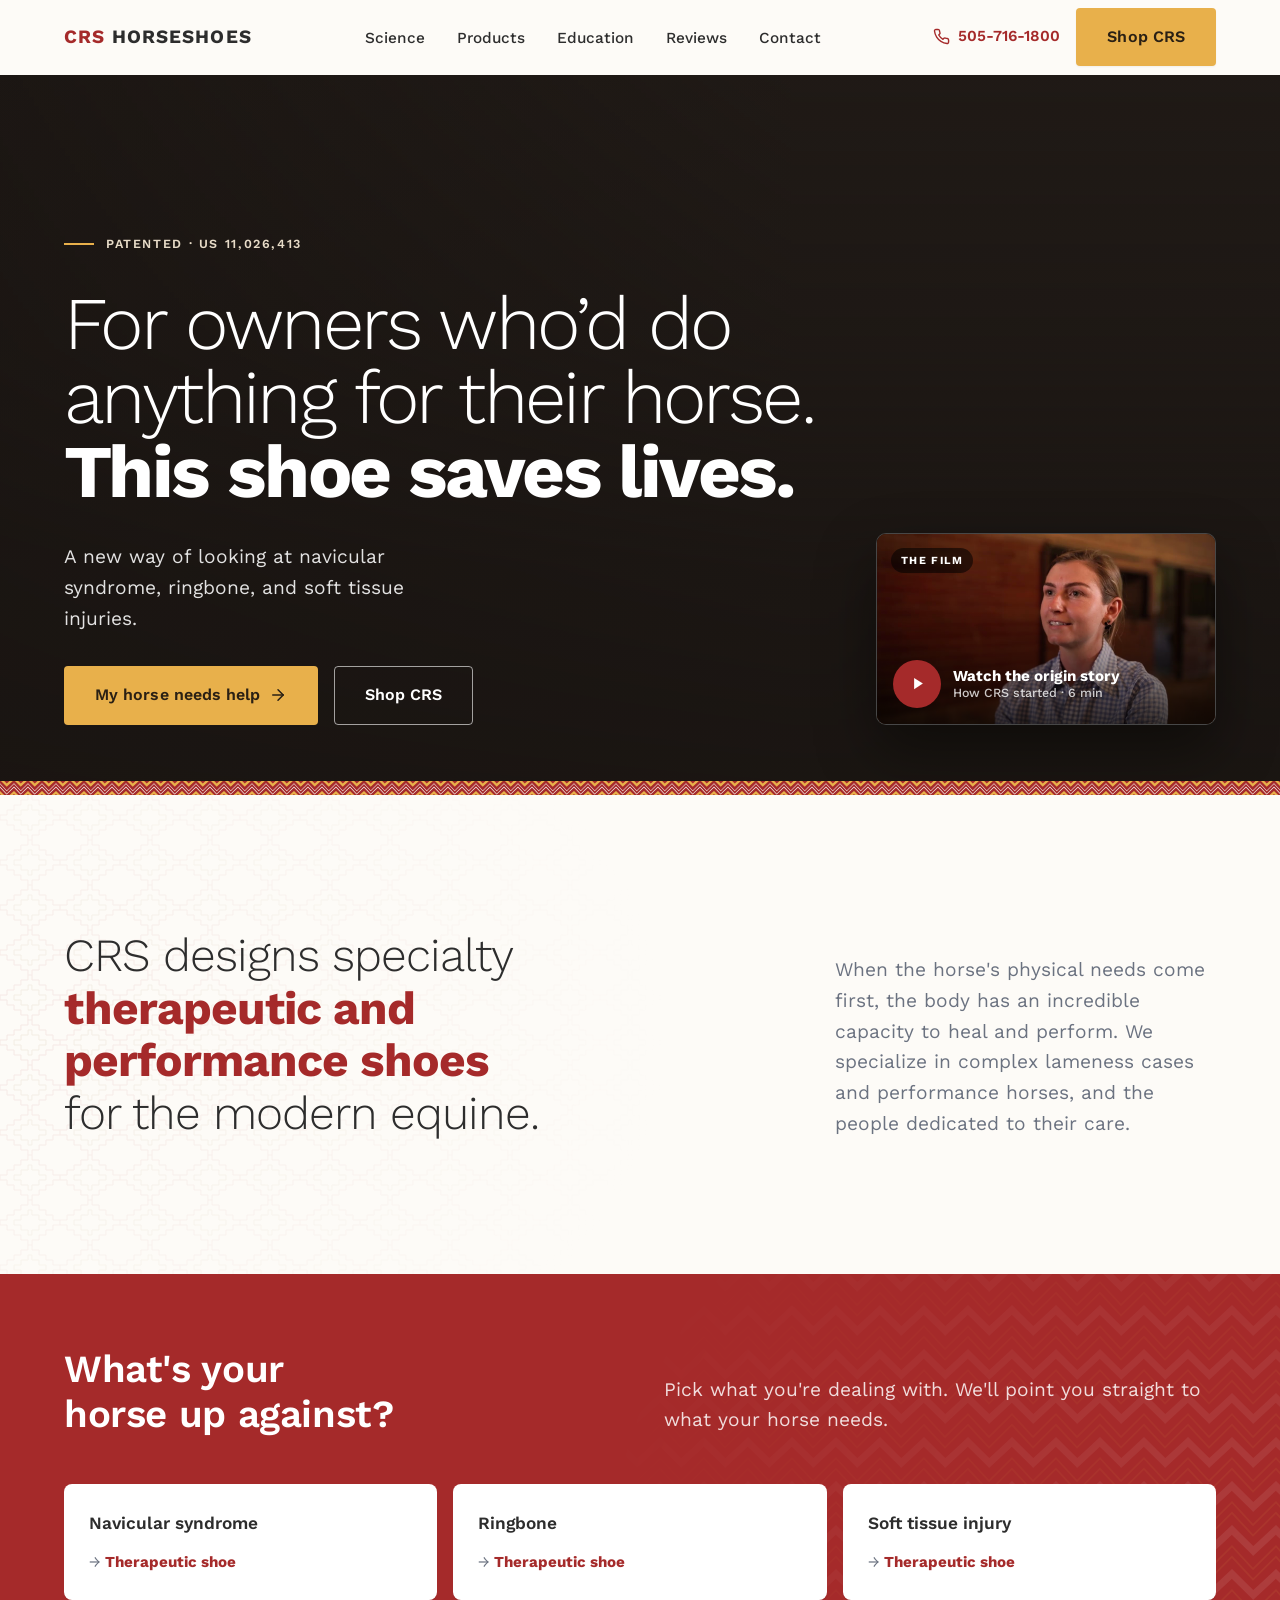
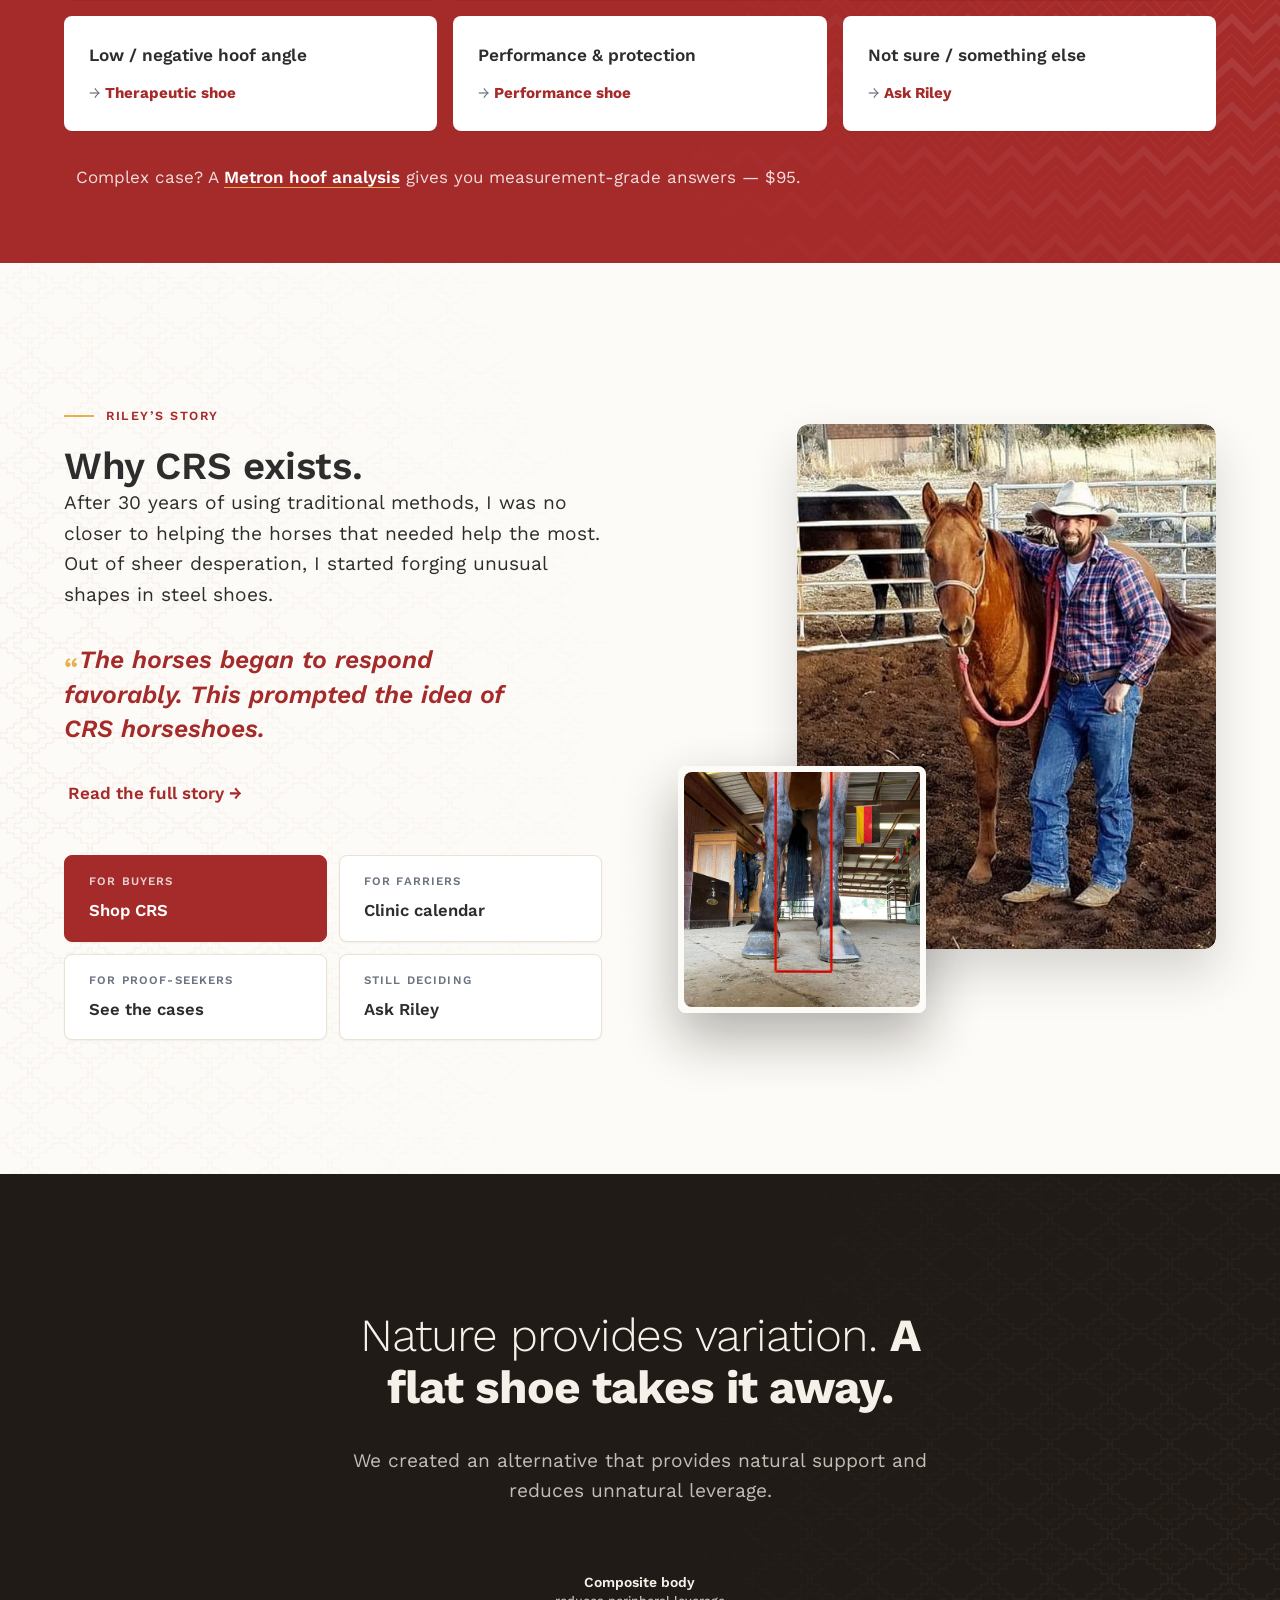
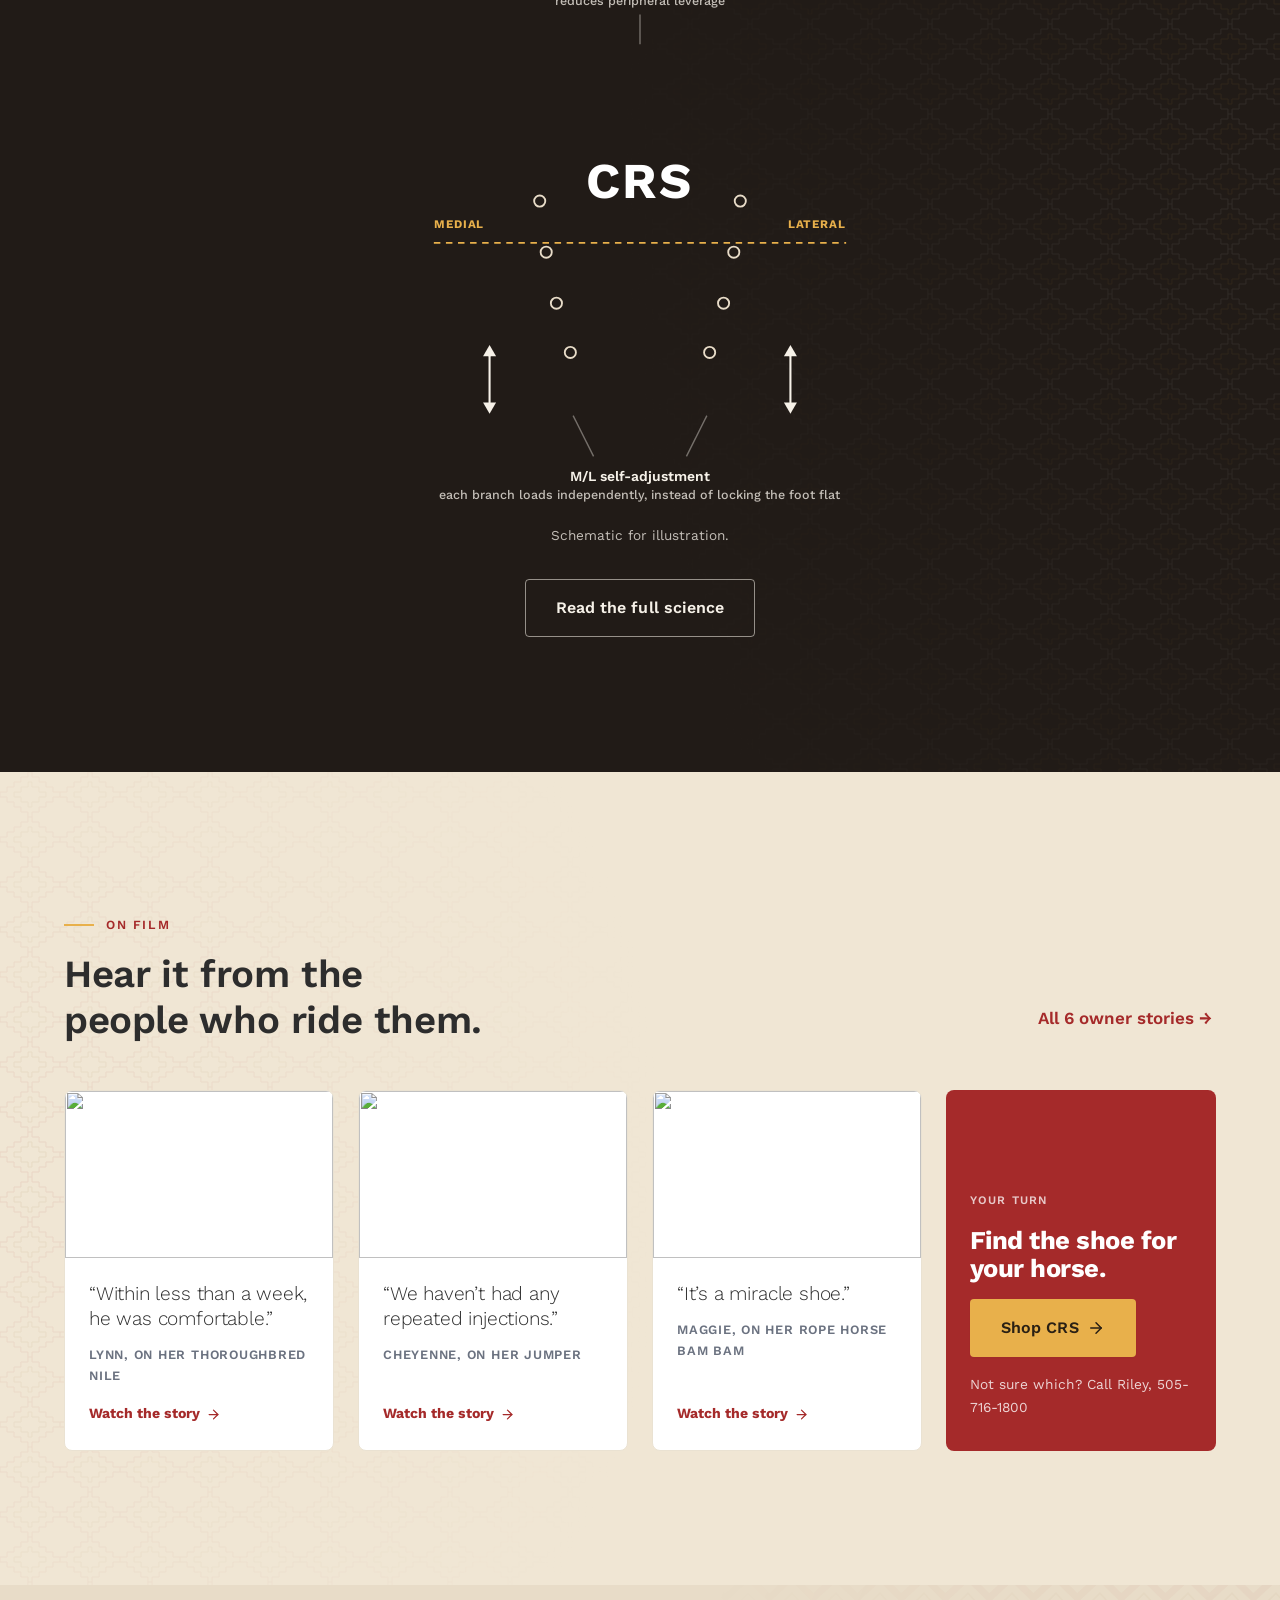
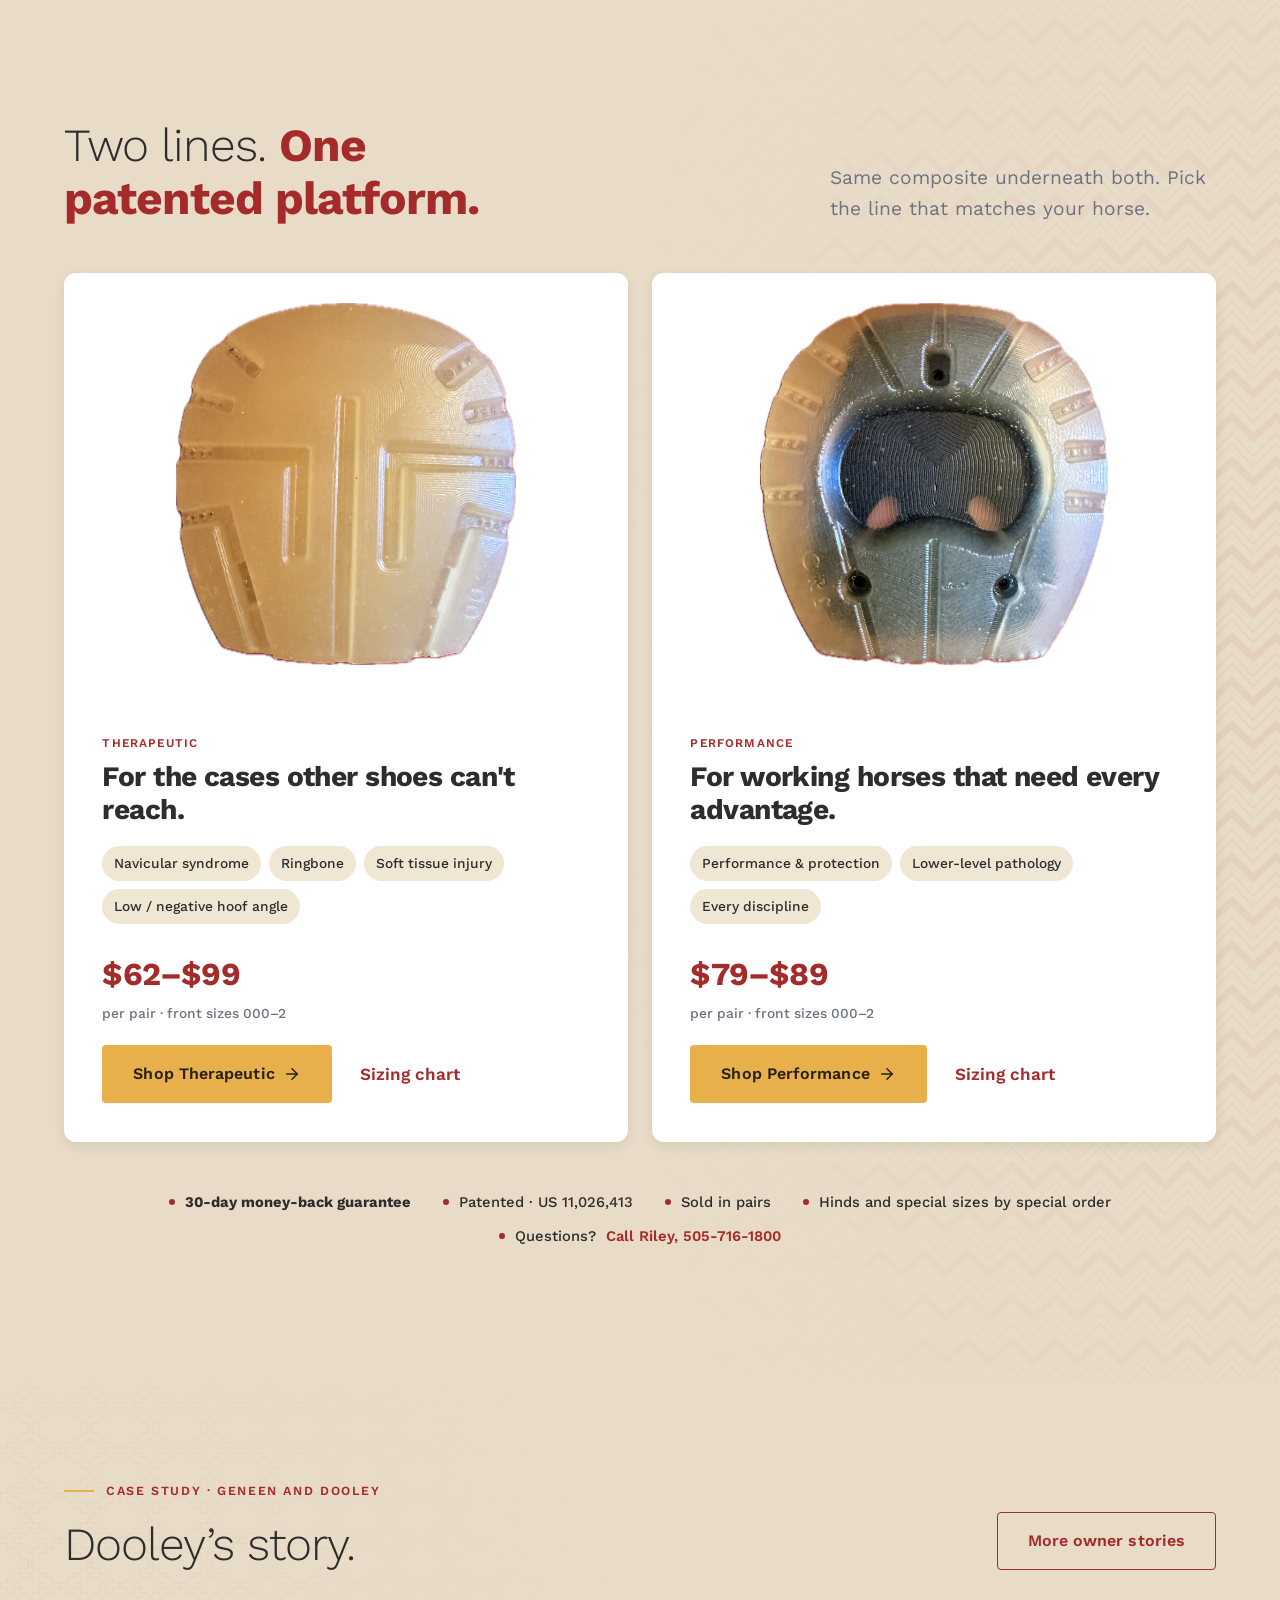
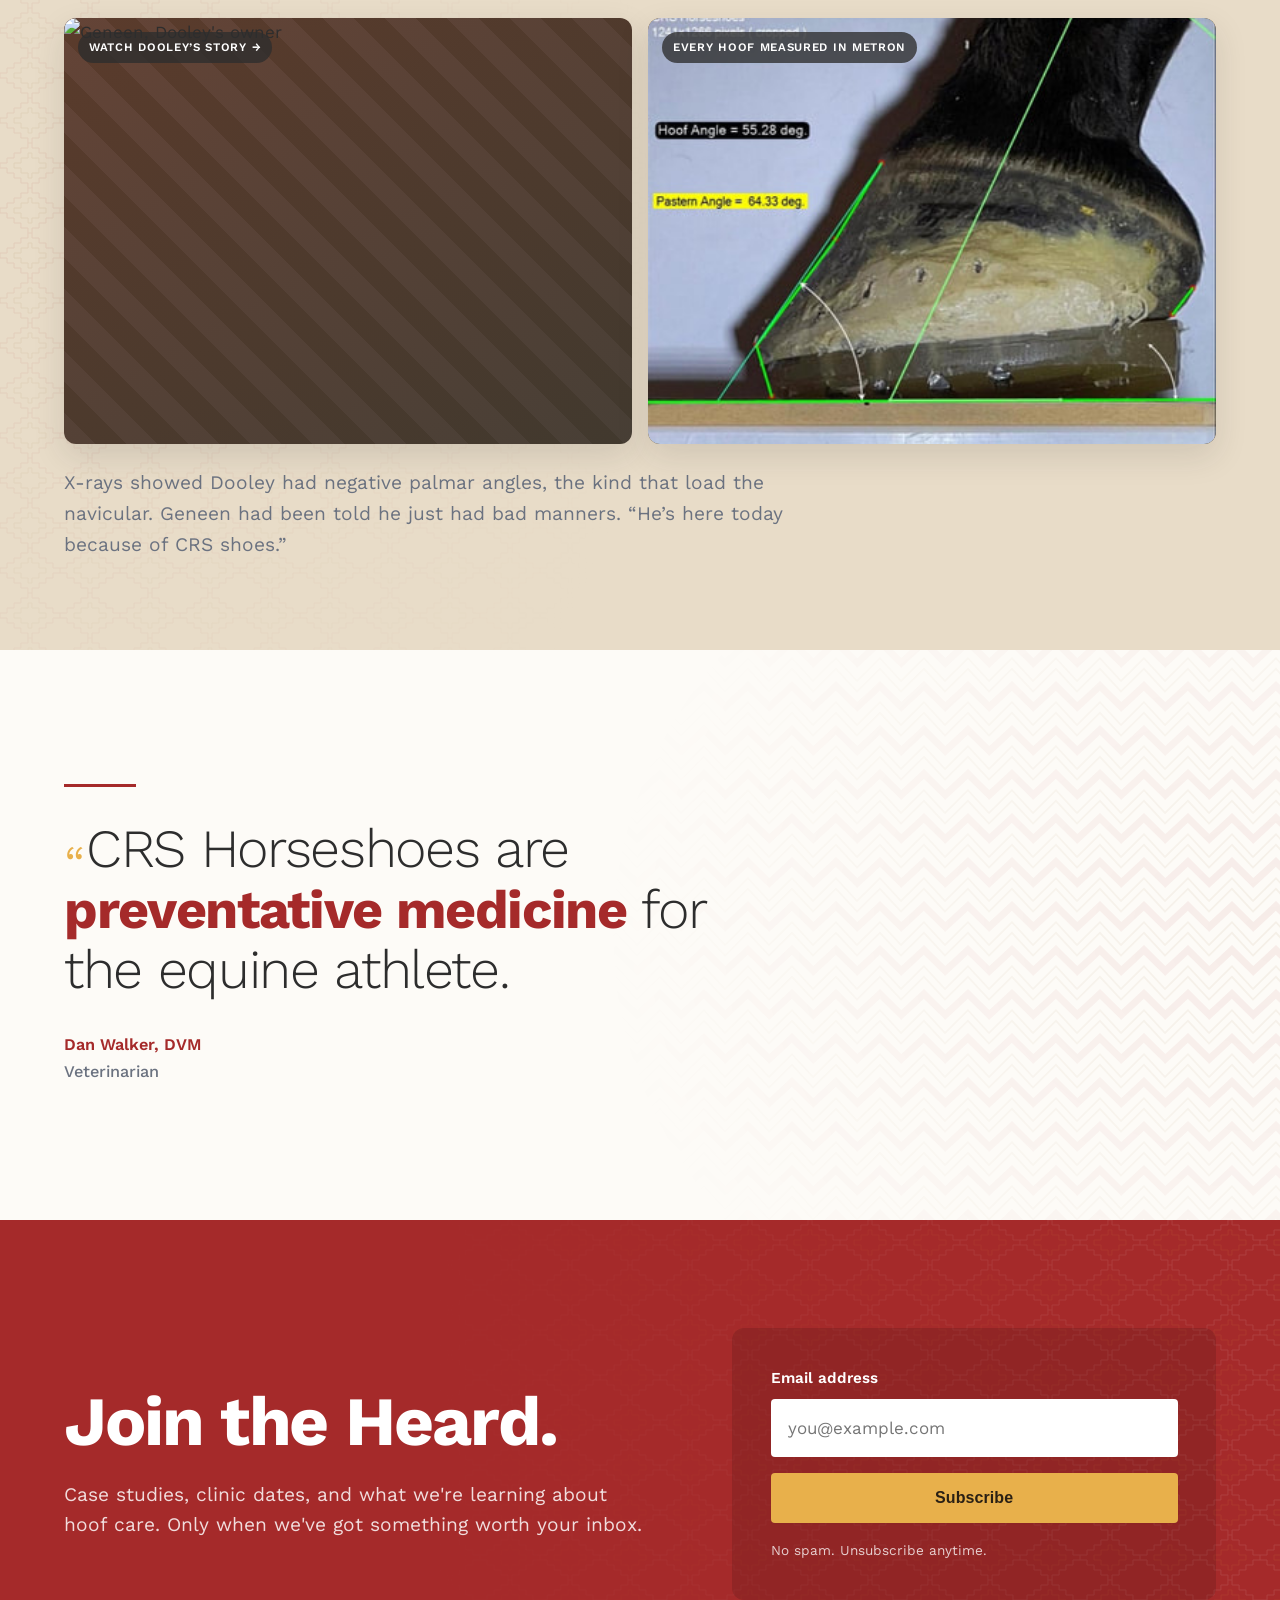
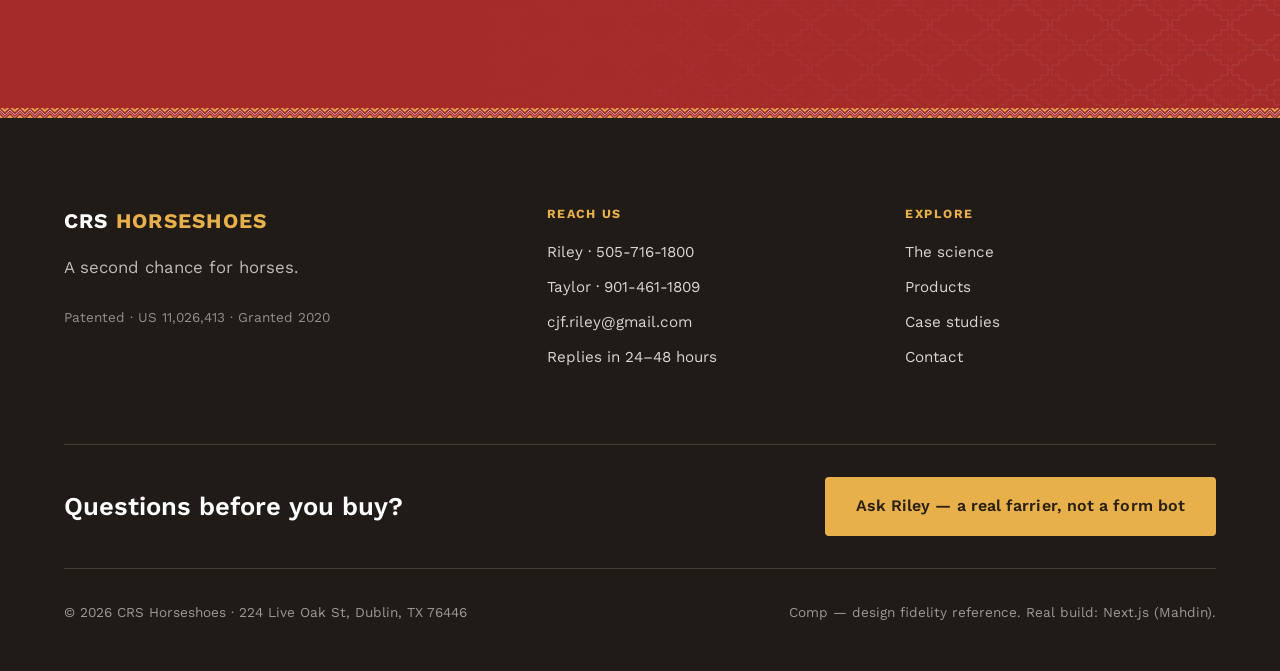
==== commit 954c76bb: "Round 15: brand texture; The Heard + article hidden for launch Co-Authored-By: Claude Opus 5.5 <nore" ====
--- a/index.html
+++ b/index.html
@@ -27,7 +27,6 @@
         <li><a href="products.html">Products</a></li>
         <li><a href="education.html">Education</a></li>
         <li><a href="reviews.html">Reviews</a></li>
-        <li><a href="the-heard.html">The Heard</a></li>
         <li><a href="contact.html">Contact</a></li>
       </ul>
       <div class="nav-cta">
@@ -357,7 +356,6 @@
         <a href="science.html">The science</a>
         <a href="products.html">Products</a>
         <a href="reviews.html">Case studies</a>
-        <a href="the-heard.html">The Heard</a>
         <a href="contact.html">Contact</a>
       </div>
     </div>
--- a/upgrade.css
+++ b/upgrade.css
@@ -716,3 +716,35 @@
 a.spot-img,.still-link{position:relative}
 @media (max-width:640px){.q-row,.q-row.four{display:flex;overflow-x:auto;scroll-snap-type:x mandatory;gap:var(--s-4);margin-inline:calc(-1*var(--gutter,16px));padding-inline:var(--gutter,16px);padding-bottom:var(--s-2)}
   .q-row>*{flex:0 0 80%;scroll-snap-align:start}}
+
+
+/* ── Round 15: brand texture (Chris's two tiles: chevron weave = P1, stepped diamond = P2) ──
+   Faint, masked to one edge so text sits on clean ground; alternates pattern + side section to section. */
+:root{
+  --tx-p1-red:url("data:image/svg+xml,%3Csvg xmlns=%22http://www.w3.org/2000/svg%22 width=%2250%22 height=%2250%22%3E%3Cpath fill=%22%23A52A2A%22 d=%22m3.522 0 18.81 18.601 1.6 1.735L45.961 0H34.149L24.2 9.182 14.918 0ZM.064 35.31 0 35.366v11.15L3.522 50H14.92Zm49.935.057L34.148 50h11.814l3.91-3.61.127.127z%22/%3E%3Cpath fill=%22%238a5a1e%22 d=%22M0 7.828v2.95L22.474 35.09l-.008.01.27.274 1.034 1.117.037-.036.067.069 26.062-25.815.064.069v-2.95L23.899 33.68Zm0 12.13v2.95L22.474 47.22l-.008.01.268.271 1.036 1.12.037-.035.067.067L49.936 22.84l.063.068v-2.95l-26.1 25.852Z%22/%3E%3C/svg%3E");
+  --tx-p2-red:url("data:image/svg+xml,%3Csvg xmlns=%22http://www.w3.org/2000/svg%22 width=%2260%22 height=%2245%22%3E%3Cpath fill=%22none%22 stroke=%22%23A52A2A%22 d=%22M27.948 45h4.104v-5h7.028v-5h6.861v-5h7.028v-5h7.027v-5H52.97v-5h-7.028v-5H39.08V5h-7.027V0h-4.105v5H20.92v5h-6.861v5H7.032v5H.003v5h7.029v5h7.027v5h6.861v5h7.028z%22/%3E%3Cpath fill=%22none%22 stroke=%22%238a5a1e%22 d=%22M38.939 20v-5h-7.028v-5h-3.822v5h-7.028v5h-7.027v5h7.027v5h7.028v5h3.822v-5h7.028v-5h7.028v-5Z%22/%3E%3C/svg%3E");
+  --tx-p1-cream:url("data:image/svg+xml,%3Csvg xmlns=%22http://www.w3.org/2000/svg%22 width=%2250%22 height=%2250%22%3E%3Cpath fill=%22%23FDFBF7%22 d=%22m3.522 0 18.81 18.601 1.6 1.735L45.961 0H34.149L24.2 9.182 14.918 0ZM.064 35.31 0 35.366v11.15L3.522 50H14.92Zm49.935.057L34.148 50h11.814l3.91-3.61.127.127z%22/%3E%3Cpath fill=%22%23E8B04B%22 d=%22M0 7.828v2.95L22.474 35.09l-.008.01.27.274 1.034 1.117.037-.036.067.069 26.062-25.815.064.069v-2.95L23.899 33.68Zm0 12.13v2.95L22.474 47.22l-.008.01.268.271 1.036 1.12.037-.035.067.067L49.936 22.84l.063.068v-2.95l-26.1 25.852Z%22/%3E%3C/svg%3E");
+  --tx-p2-cream:url("data:image/svg+xml,%3Csvg xmlns=%22http://www.w3.org/2000/svg%22 width=%2260%22 height=%2245%22%3E%3Cpath fill=%22none%22 stroke=%22%23FDFBF7%22 d=%22M27.948 45h4.104v-5h7.028v-5h6.861v-5h7.028v-5h7.027v-5H52.97v-5h-7.028v-5H39.08V5h-7.027V0h-4.105v5H20.92v5h-6.861v5H7.032v5H.003v5h7.029v5h7.027v5h6.861v5h7.028z%22/%3E%3Cpath fill=%22none%22 stroke=%22%23E8B04B%22 d=%22M38.939 20v-5h-7.028v-5h-3.822v5h-7.028v5h-7.027v5h7.027v5h7.028v5h3.822v-5h7.028v-5h7.028v-5Z%22/%3E%3C/svg%3E");
+  --tx-trim:url("data:image/svg+xml,%3Csvg xmlns=%22http://www.w3.org/2000/svg%22 width=%2250%22 height=%2250%22%3E%3Crect width=%22100%25%22 height=%22100%25%22 fill=%22%23A52A2A%22/%3E%3Cpath fill=%22%23E8B04B%22 d=%22m3.522 0 18.81 18.601 1.6 1.735L45.961 0H34.149L24.2 9.182 14.918 0ZM.064 35.31 0 35.366v11.15L3.522 50H14.92Zm49.935.057L34.148 50h11.814l3.91-3.61.127.127z%22/%3E%3Cpath fill=%22%23FDFBF7%22 d=%22M0 7.828v2.95L22.474 35.09l-.008.01.27.274 1.034 1.117.037-.036.067.069 26.062-25.815.064.069v-2.95L23.899 33.68Zm0 12.13v2.95L22.474 47.22l-.008.01.268.271 1.036 1.12.037-.035.067.067L49.936 22.84l.063.068v-2.95l-26.1 25.852Z%22/%3E%3C/svg%3E");
+}
+main>section:is(.g-dark,.g-red,.g-deepred,.g-cream,.g-cream-light,.g-ivory){position:relative;isolation:isolate}
+main>section:is(.g-dark,.g-red,.g-deepred,.g-cream,.g-cream-light,.g-ivory)::before{content:"";position:absolute;inset:0;z-index:-1;pointer-events:none;
+  background-size:44px 44px;opacity:var(--tx-o,.06);
+  -webkit-mask-image:radial-gradient(ellipse 55% 95% at 100% 50%,#000 0%,transparent 100%);mask-image:radial-gradient(ellipse 55% 95% at 100% 50%,#000 0%,transparent 100%)}
+main>section:nth-of-type(even)::before{-webkit-mask-image:radial-gradient(ellipse 55% 95% at 0% 50%,#000 0%,transparent 100%);mask-image:radial-gradient(ellipse 55% 95% at 0% 50%,#000 0%,transparent 100%)}
+main>section:is(.g-cream,.g-cream-light,.g-ivory)::before{background-image:var(--tx-p1-red);--tx-o:.07}
+main>section:is(.g-cream,.g-cream-light,.g-ivory):nth-of-type(even)::before{background-image:var(--tx-p2-red);background-size:60px 45px;--tx-o:.09}
+main>section.g-dark::before{background-image:var(--tx-p2-cream);background-size:60px 45px;--tx-o:.08}
+main>section.g-dark:nth-of-type(even)::before{background-image:var(--tx-p1-cream);background-size:44px 44px;--tx-o:.06}
+main>section:is(.g-red,.g-deepred)::before{background-image:var(--tx-p1-cream);--tx-o:.09}
+main>section:is(.g-red,.g-deepred):nth-of-type(even)::before{background-image:var(--tx-p2-cream);background-size:60px 45px;--tx-o:.1}
+/* closing red band: the weave across the whole band, not just one edge */
+main>section.u-cta::before{-webkit-mask-image:linear-gradient(90deg,transparent 30%,#000);mask-image:linear-gradient(90deg,transparent 30%,#000)}
+/* top of every page: a woven trim under the film hero, and over the footer */
+:is(.page-film,.hero-film){border-bottom:0}
+:is(.page-film,.hero-film)::after{content:"";position:absolute;left:0;right:0;bottom:0;height:14px;z-index:5;background:var(--tx-trim) 0 0/14px 14px repeat-x;pointer-events:none}
+footer{position:relative}
+footer::before{content:"";position:absolute;left:0;right:0;top:0;height:10px;background:var(--tx-trim) 0 0/10px 10px repeat-x}
+@media (max-width:860px){main>section::before{background-size:34px 34px}}
+.hidden-note{background:#FFF4D6;border-bottom:1px solid #E8B04B;color:#4a3a12;font-size:.92rem;padding:12px 0}
+.hidden-note b{color:#7a5a12}
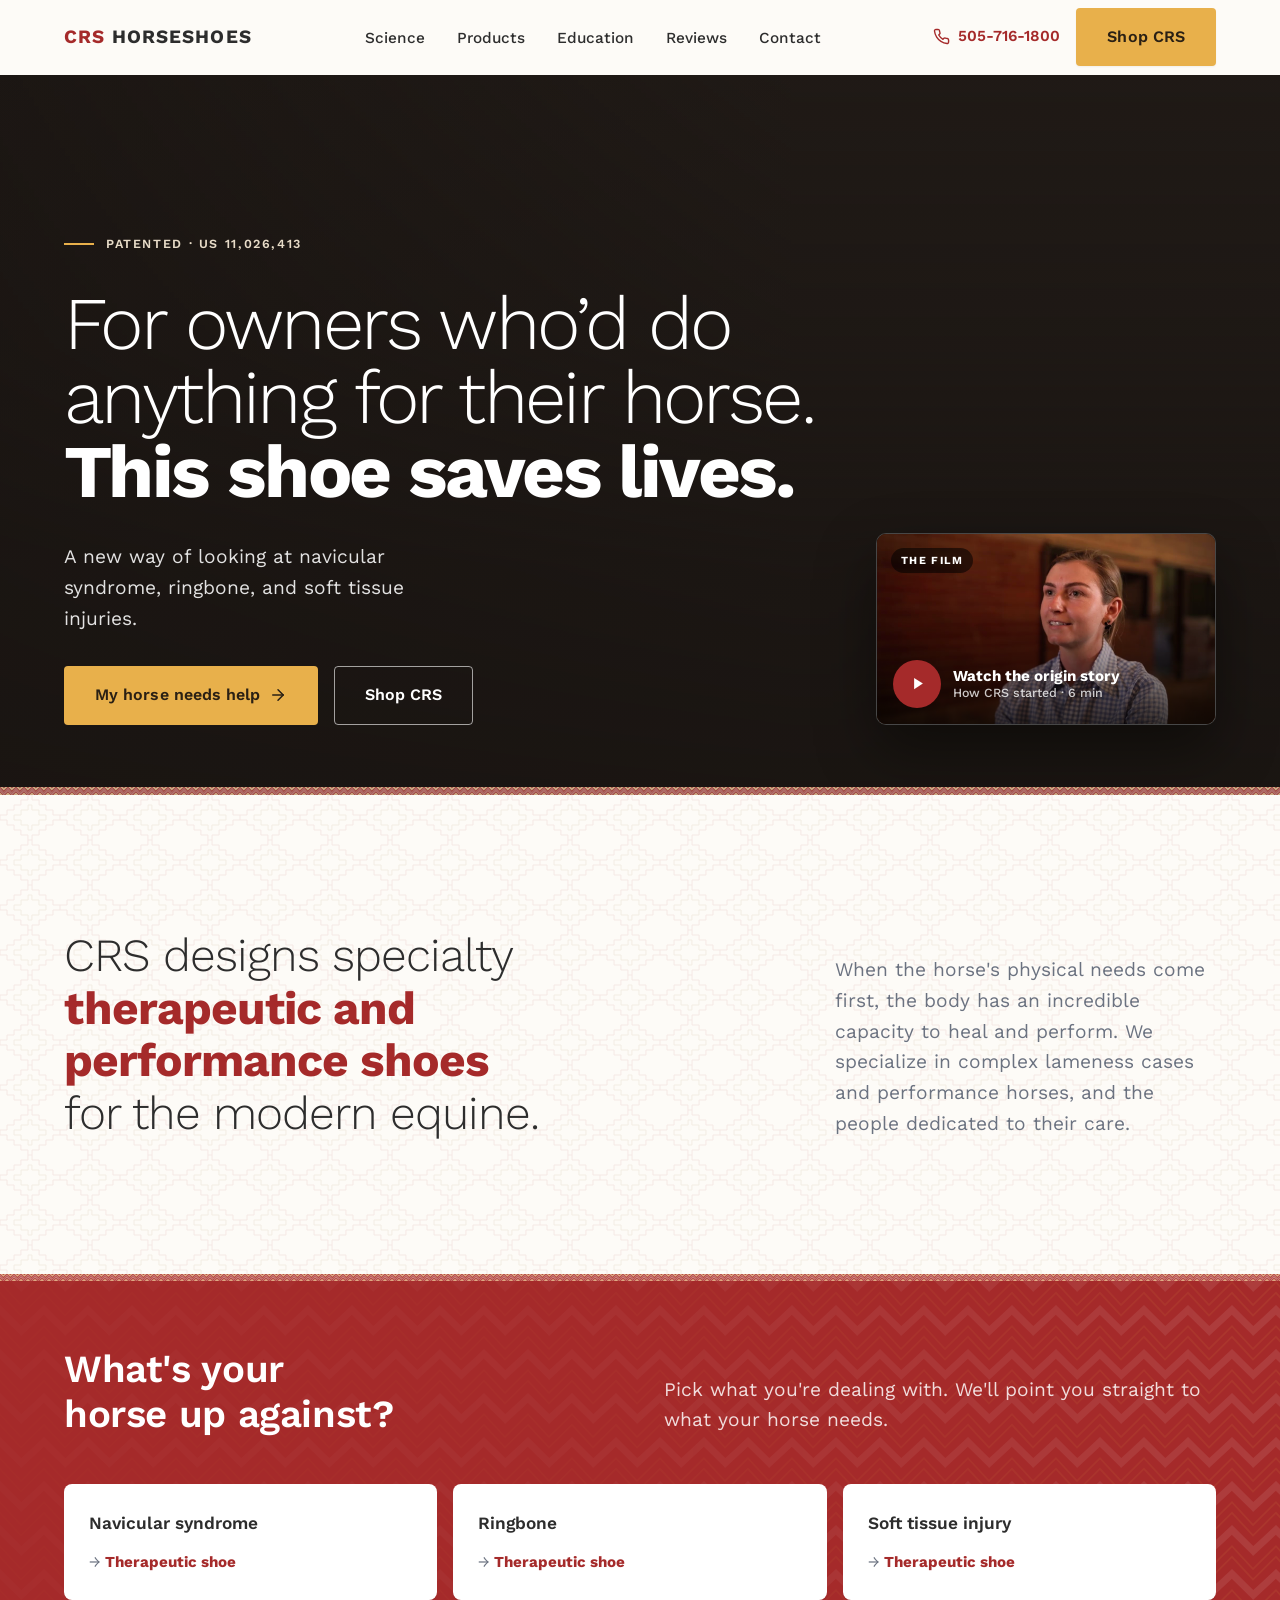
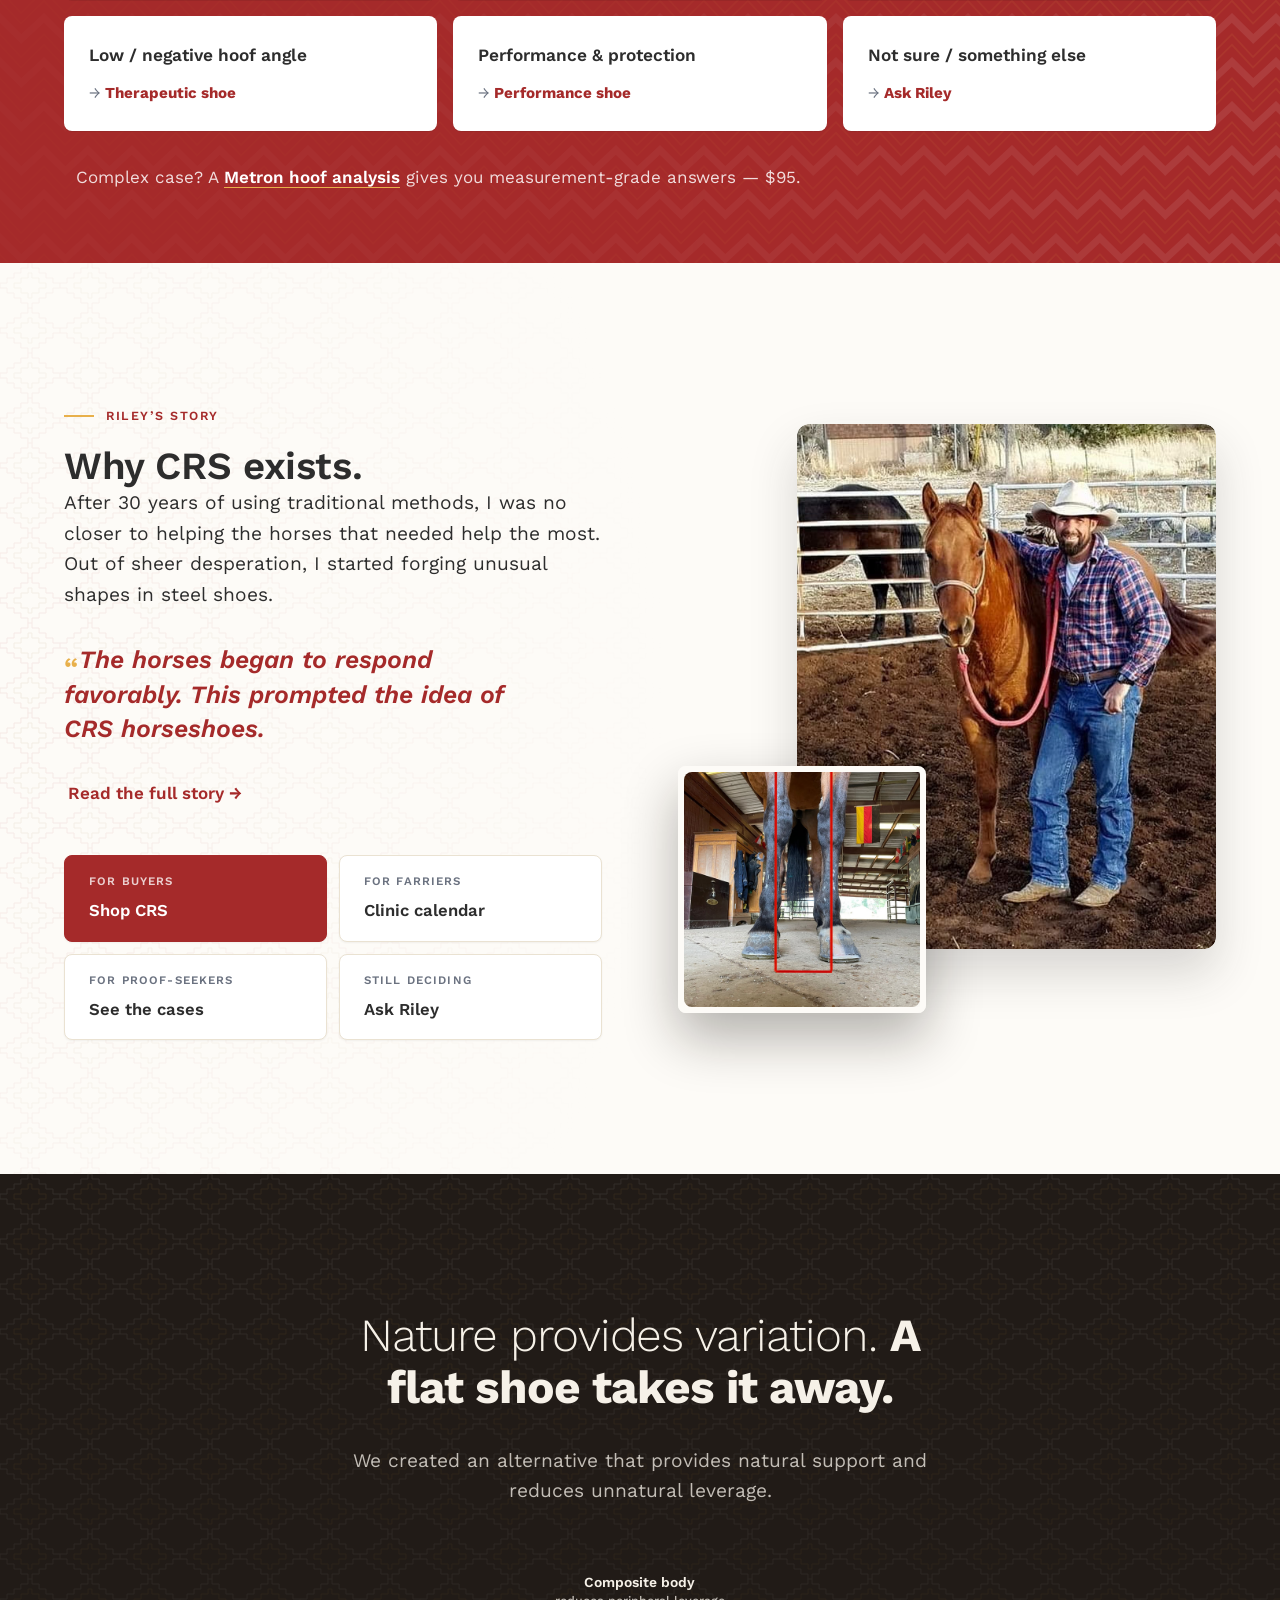
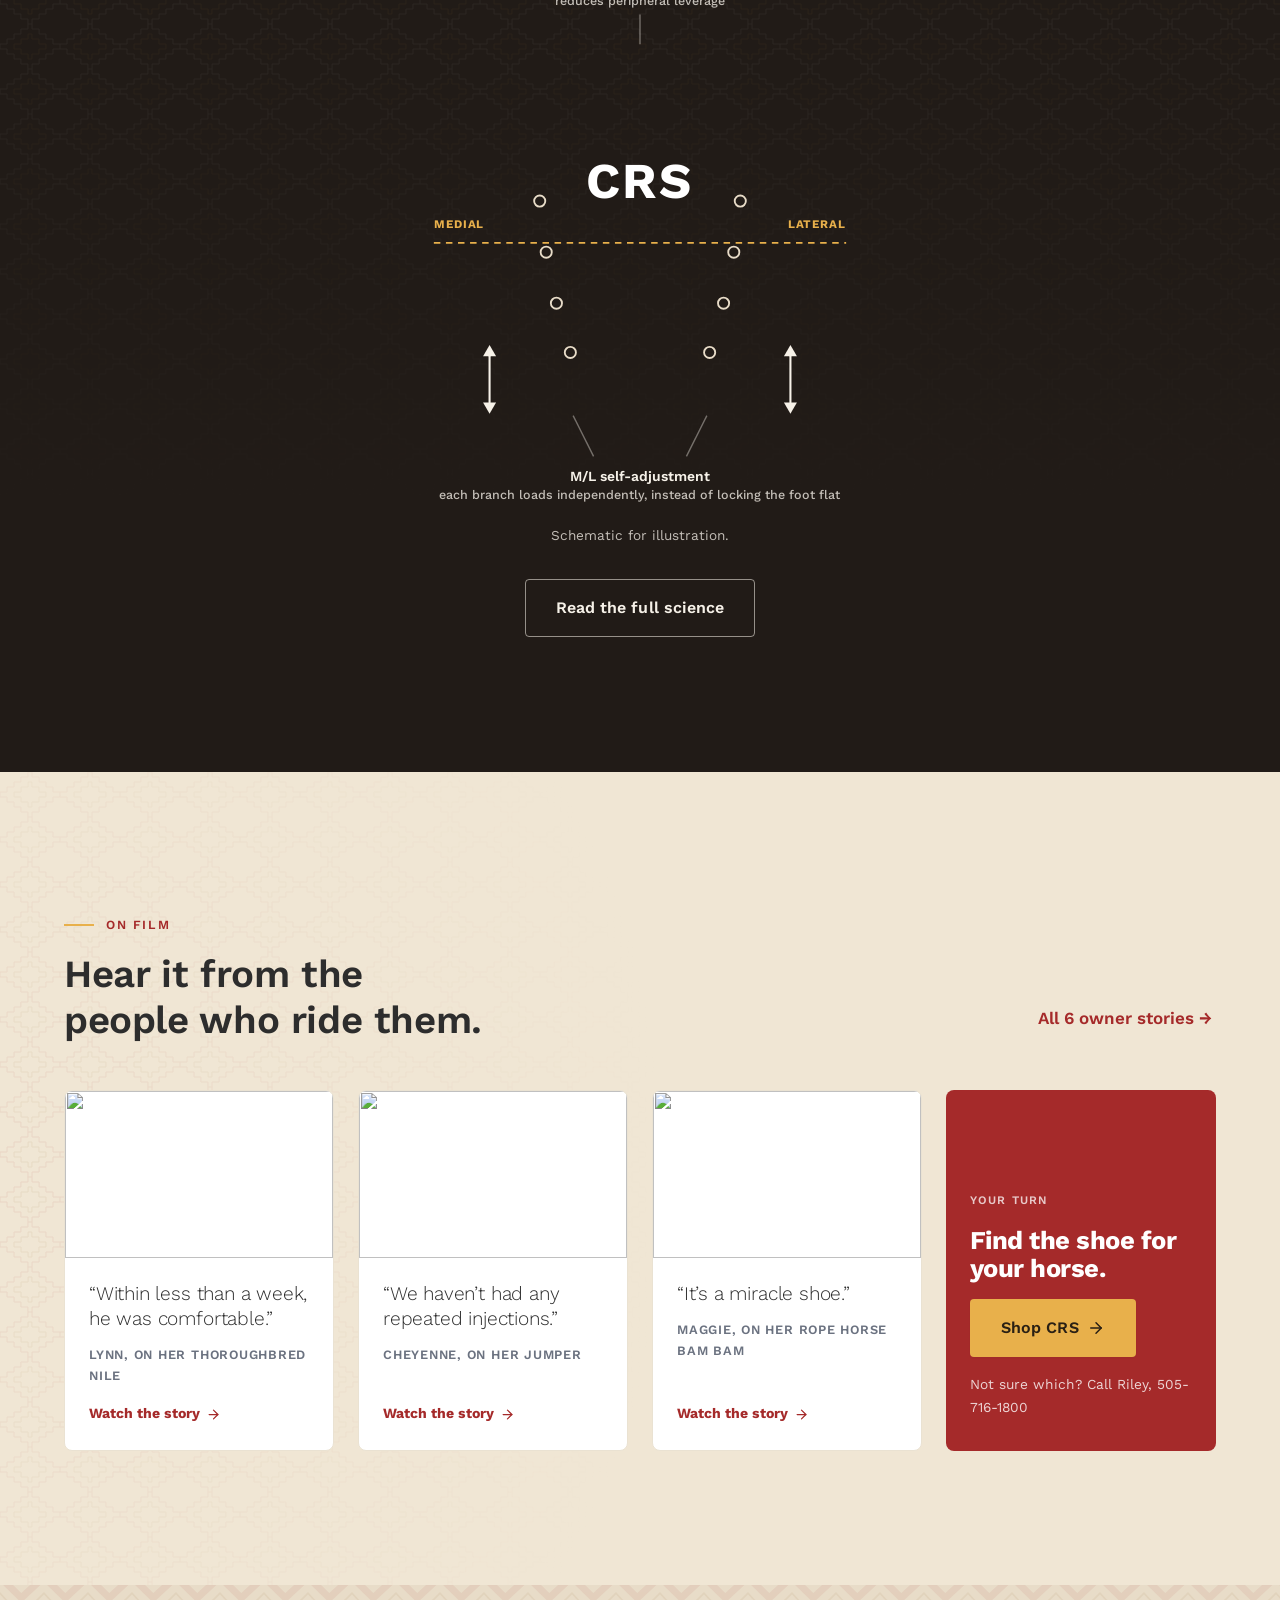
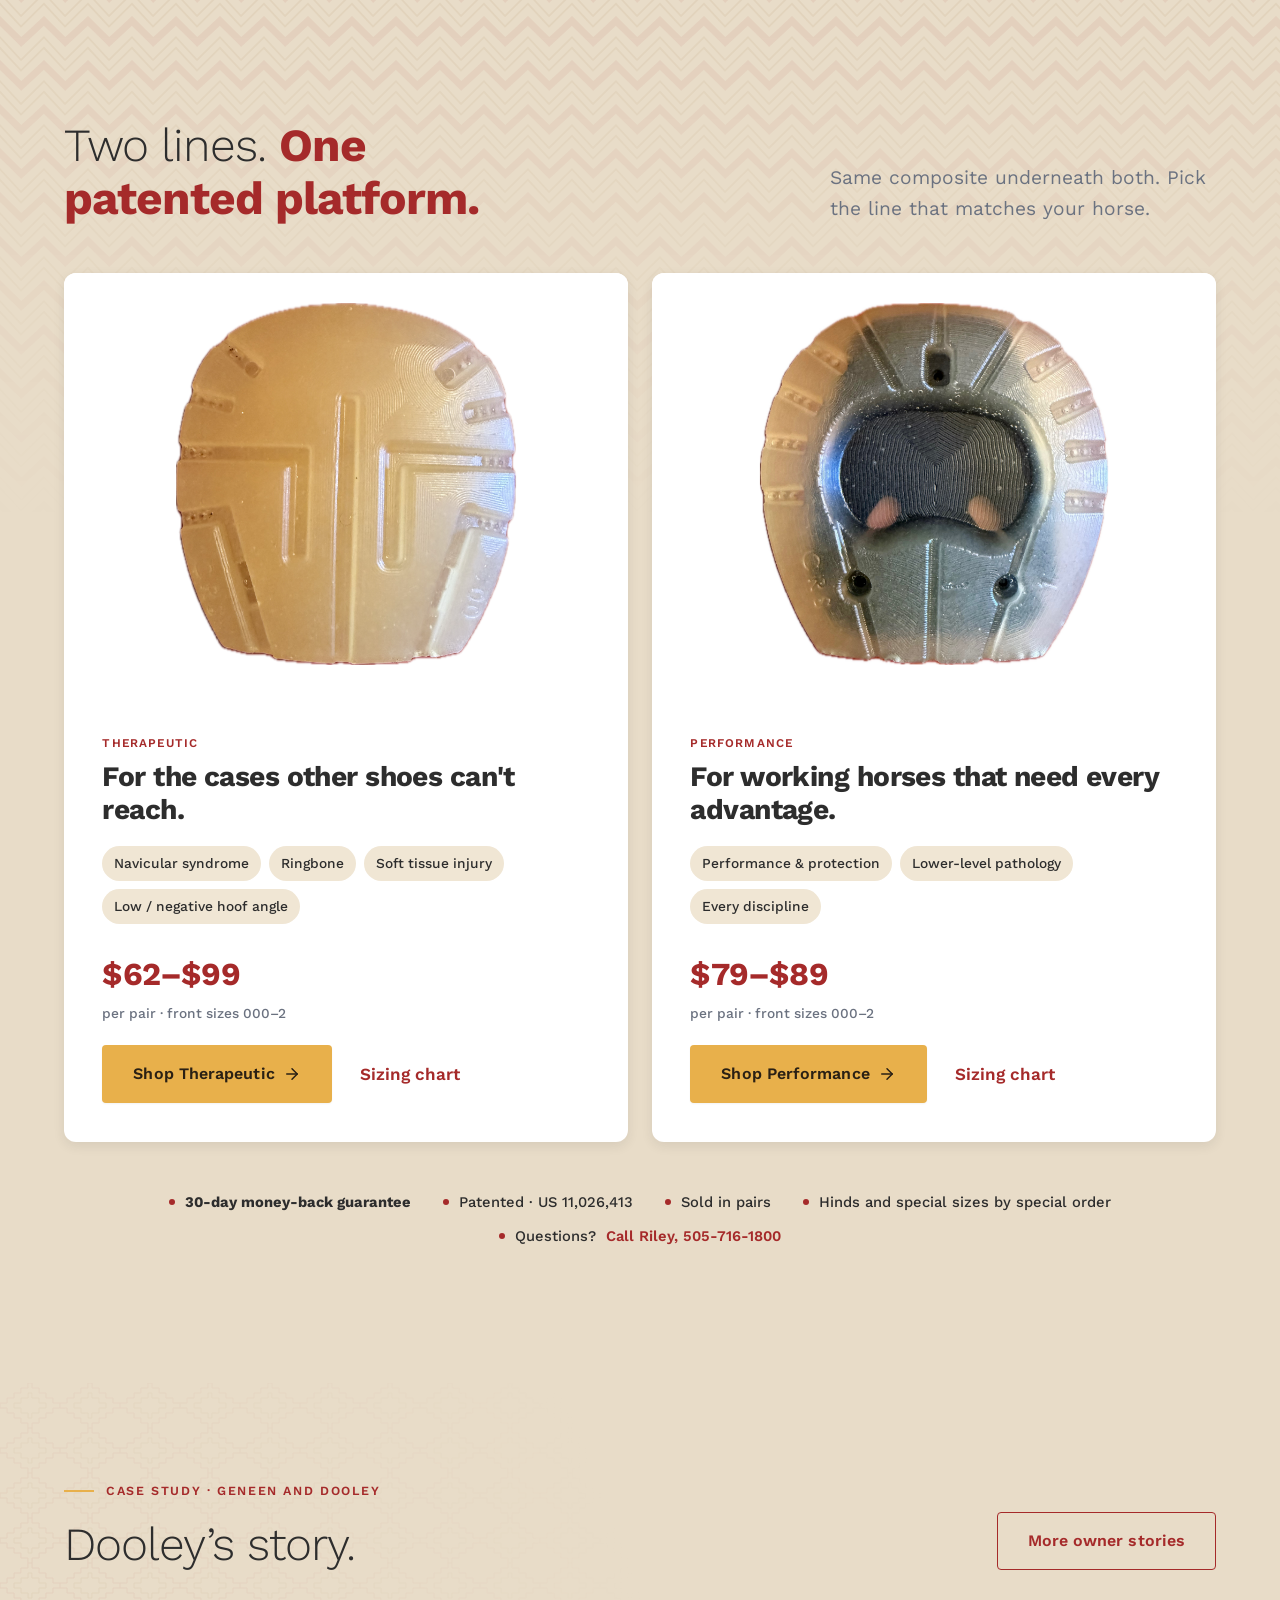
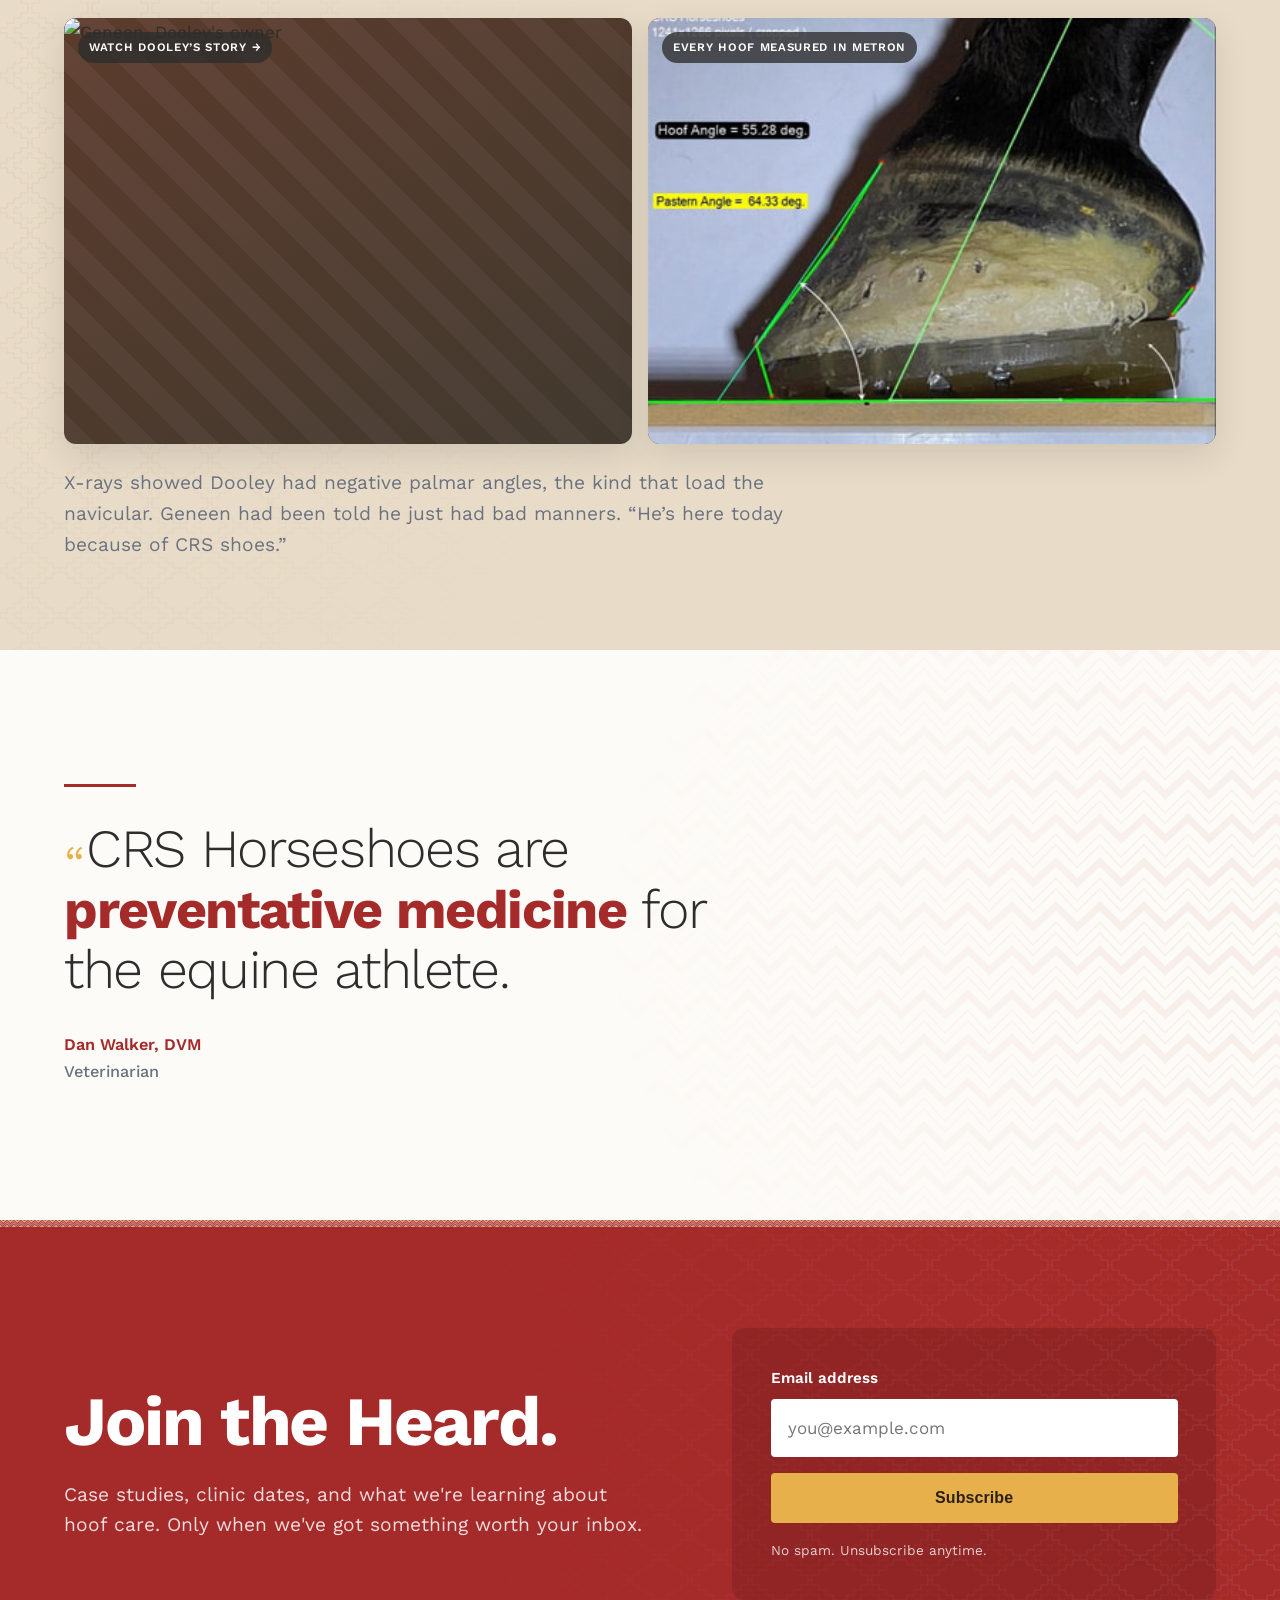
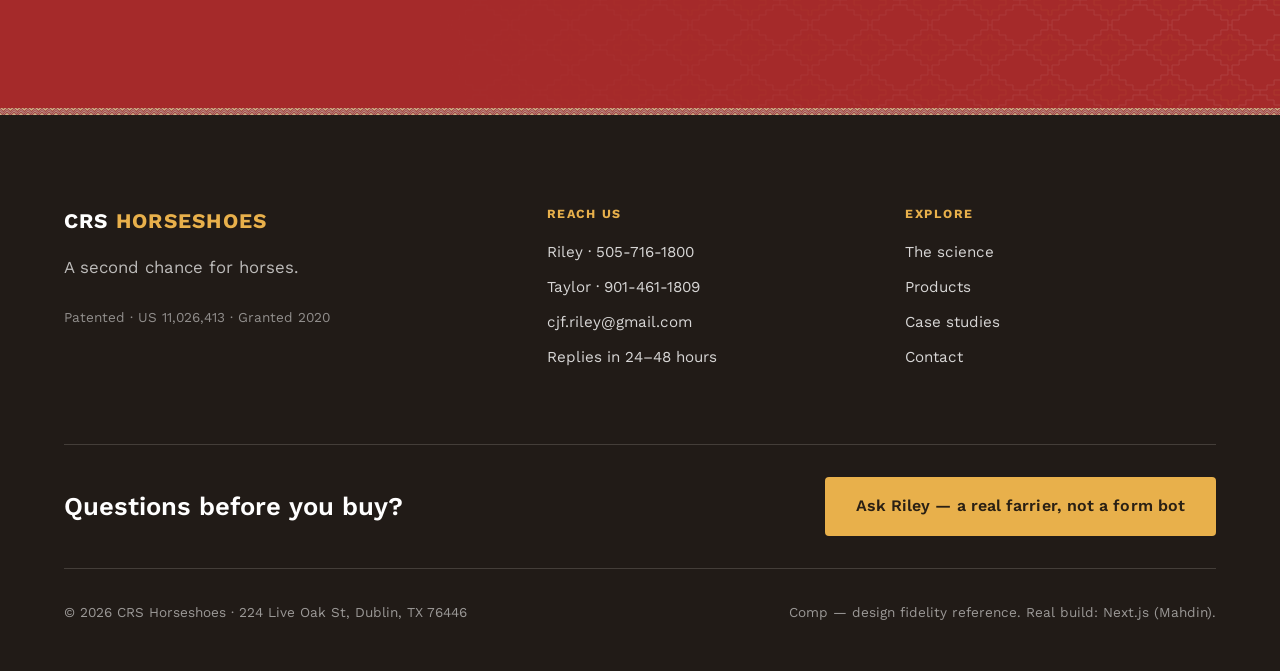
==== commit 6c98c4a1: "R16: trim + texture tuning Co-Authored-By: Claude Opus 5.5 <noreply@anthropic.com>" ====
--- a/index.html
+++ b/index.html
@@ -15,6 +15,7 @@
 <link href="https://fonts.googleapis.com/css2?family=Work+Sans:ital,wght@0,300..700;1,400..600&display=swap" rel="stylesheet" />
 <link rel="stylesheet" href="crs.css" />
 <link rel="stylesheet" href="upgrade.css" />
+<!-- R16 -->
 </head>
 <body class="u-page v-b">
 
@@ -81,7 +82,7 @@
   </section>
 
   <!-- B2 VALUE — asymmetric exhale -->
-  <section class="u-exhale g-ivory">
+  <section class="u-exhale g-ivory tx-full">
     <div class="container">
       <div class="value-left">
         <p class="statement">CRS designs specialty <strong>therapeutic and performance shoes</strong> for the modern equine.</p>
@@ -91,7 +92,7 @@
   </section>
 
   <!-- B3 CHALLENGE SELECTOR — the mid-page red zone; target of "My horse needs help" -->
-  <section class="u-dense g-red" id="help">
+  <section class="trim-top tx-sweep u-dense g-red" id="help">
     <div class="container">
       <div class="sel-head">
         <h2 class="h2" style="margin:0">What's your horse up against?</h2>
@@ -135,7 +136,7 @@
   </section>
 
   <!-- B5 SIGNATURE — dark, centred, the schematic is the whole section -->
-  <section class="u-exhale g-dark">
+  <section class="tx-fade u-exhale g-dark">
     <div class="container sig-center">
       <h2 class="statement">Nature provides variation. <strong>A flat shoe takes it away.</strong></h2>
       <p class="lead statement-sub">We created an alternative that provides natural support and reduces unnatural leverage.</p>
@@ -233,7 +234,7 @@
   </section>
 
   <!-- B7 BUY — the shop moment, two lines, big -->
-  <section class="u-exhale g-cream" id="buy">
+  <section class="tx-fade u-exhale g-cream" id="buy">
     <div class="container">
       <div class="buy-head">
         <h2 class="statement">Two lines. <strong>One patented platform.</strong></h2>
@@ -315,7 +316,7 @@
   </section>
 
   <!-- B10 CLOSE — drenched red -->
-  <section class="u-cta g-red">
+  <section class="trim-top u-cta g-red">
     <div class="container">
       <div class="close-grid">
         <div>
--- a/upgrade.css
+++ b/upgrade.css
@@ -748,3 +748,16 @@
 @media (max-width:860px){main>section::before{background-size:34px 34px}}
 .hidden-note{background:#FFF4D6;border-bottom:1px solid #E8B04B;color:#4a3a12;font-size:.92rem;padding:12px 0}
 .hidden-note b{color:#7a5a12}
+
+/* ── Round 16: lighter, thinner trim; trim as a divider; full-width texture on key home sections ── */
+:root{--tx-trim-soft:url("data:image/svg+xml,%3Csvg xmlns=%22http://www.w3.org/2000/svg%22 width=%2250%22 height=%2250%22%3E%3Crect width=%22100%25%22 height=%22100%25%22 fill=%22%23B9524C%22/%3E%3Cpath fill=%22%23F2D9A4%22 d=%22m3.522 0 18.81 18.601 1.6 1.735L45.961 0H34.149L24.2 9.182 14.918 0ZM.064 35.31 0 35.366v11.15L3.522 50H14.92Zm49.935.057L34.148 50h11.814l3.91-3.61.127.127z%22/%3E%3Cpath fill=%22%23FDFBF7%22 d=%22M0 7.828v2.95L22.474 35.09l-.008.01.27.274 1.034 1.117.037-.036.067.069 26.062-25.815.064.069v-2.95L23.899 33.68Zm0 12.13v2.95L22.474 47.22l-.008.01.268.271 1.036 1.12.037-.035.067.067L49.936 22.84l.063.068v-2.95l-26.1 25.852Z%22/%3E%3C/svg%3E")}
+:is(.page-film,.hero-film)::after{height:8px;background:var(--tx-trim-soft) 0 0/8px 8px repeat-x;opacity:.85}
+footer::before{height:7px;background:var(--tx-trim-soft) 0 0/7px 7px repeat-x;opacity:.85}
+main>section.trim-top::after{content:"";position:absolute;left:0;right:0;top:0;height:7px;z-index:2;background:var(--tx-trim-soft) 0 0/7px 7px repeat-x;opacity:.8;pointer-events:none}
+/* full width, even and light */
+main>section.tx-full::before{-webkit-mask-image:none;mask-image:none;--tx-o:.045}
+/* strongest at the right, carried all the way across at a whisper */
+main>section.tx-sweep::before{-webkit-mask-image:linear-gradient(270deg,#000 0%,rgba(0,0,0,.35) 55%,rgba(0,0,0,.18) 100%);mask-image:linear-gradient(270deg,#000 0%,rgba(0,0,0,.35) 55%,rgba(0,0,0,.18) 100%)}
+/* full width at the top, fading out as it drops below the headline / art */
+main>section.tx-fade::before{-webkit-mask-image:linear-gradient(180deg,#000 0%,rgba(0,0,0,.6) 40%,transparent 82%);mask-image:linear-gradient(180deg,#000 0%,rgba(0,0,0,.6) 40%,transparent 82%)}
+main>section#buy.tx-fade::before{-webkit-mask-image:linear-gradient(180deg,#000 0%,rgba(0,0,0,.5) 18%,transparent 40%);mask-image:linear-gradient(180deg,#000 0%,rgba(0,0,0,.5) 18%,transparent 40%)}
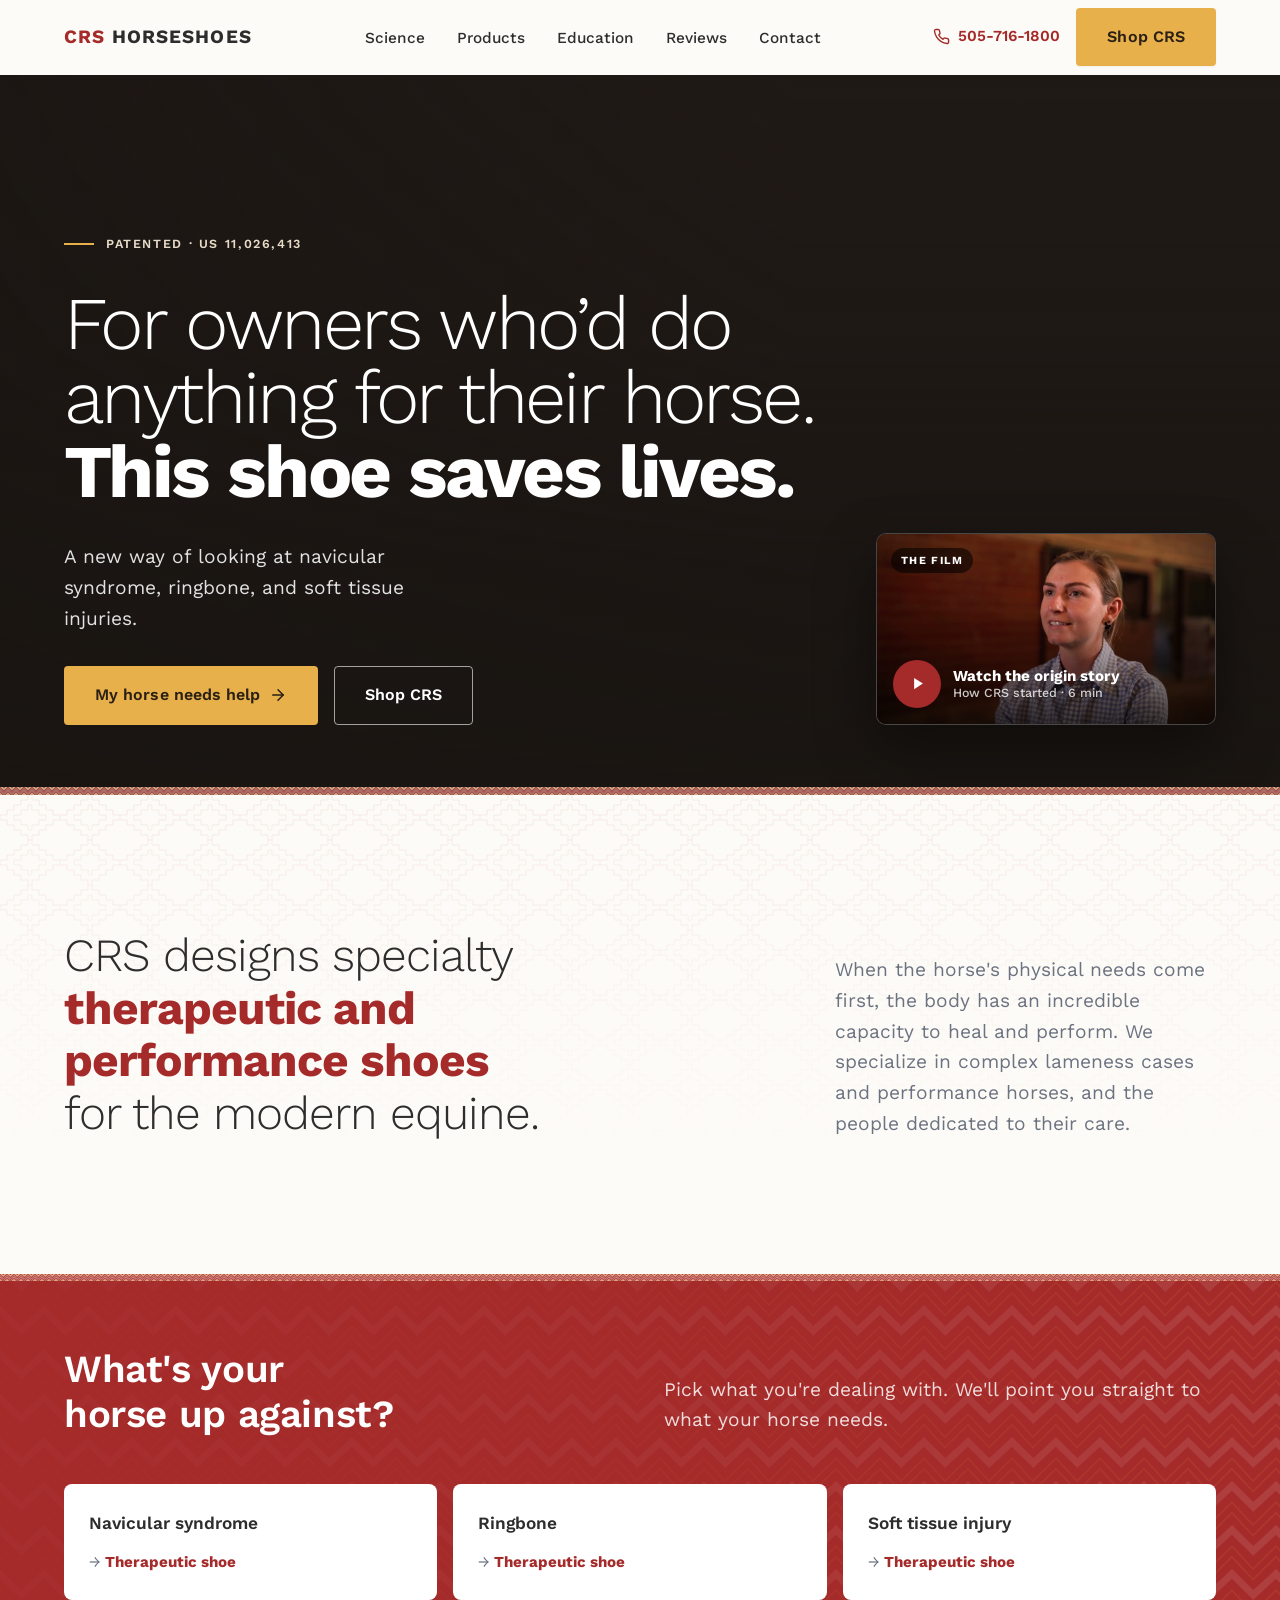
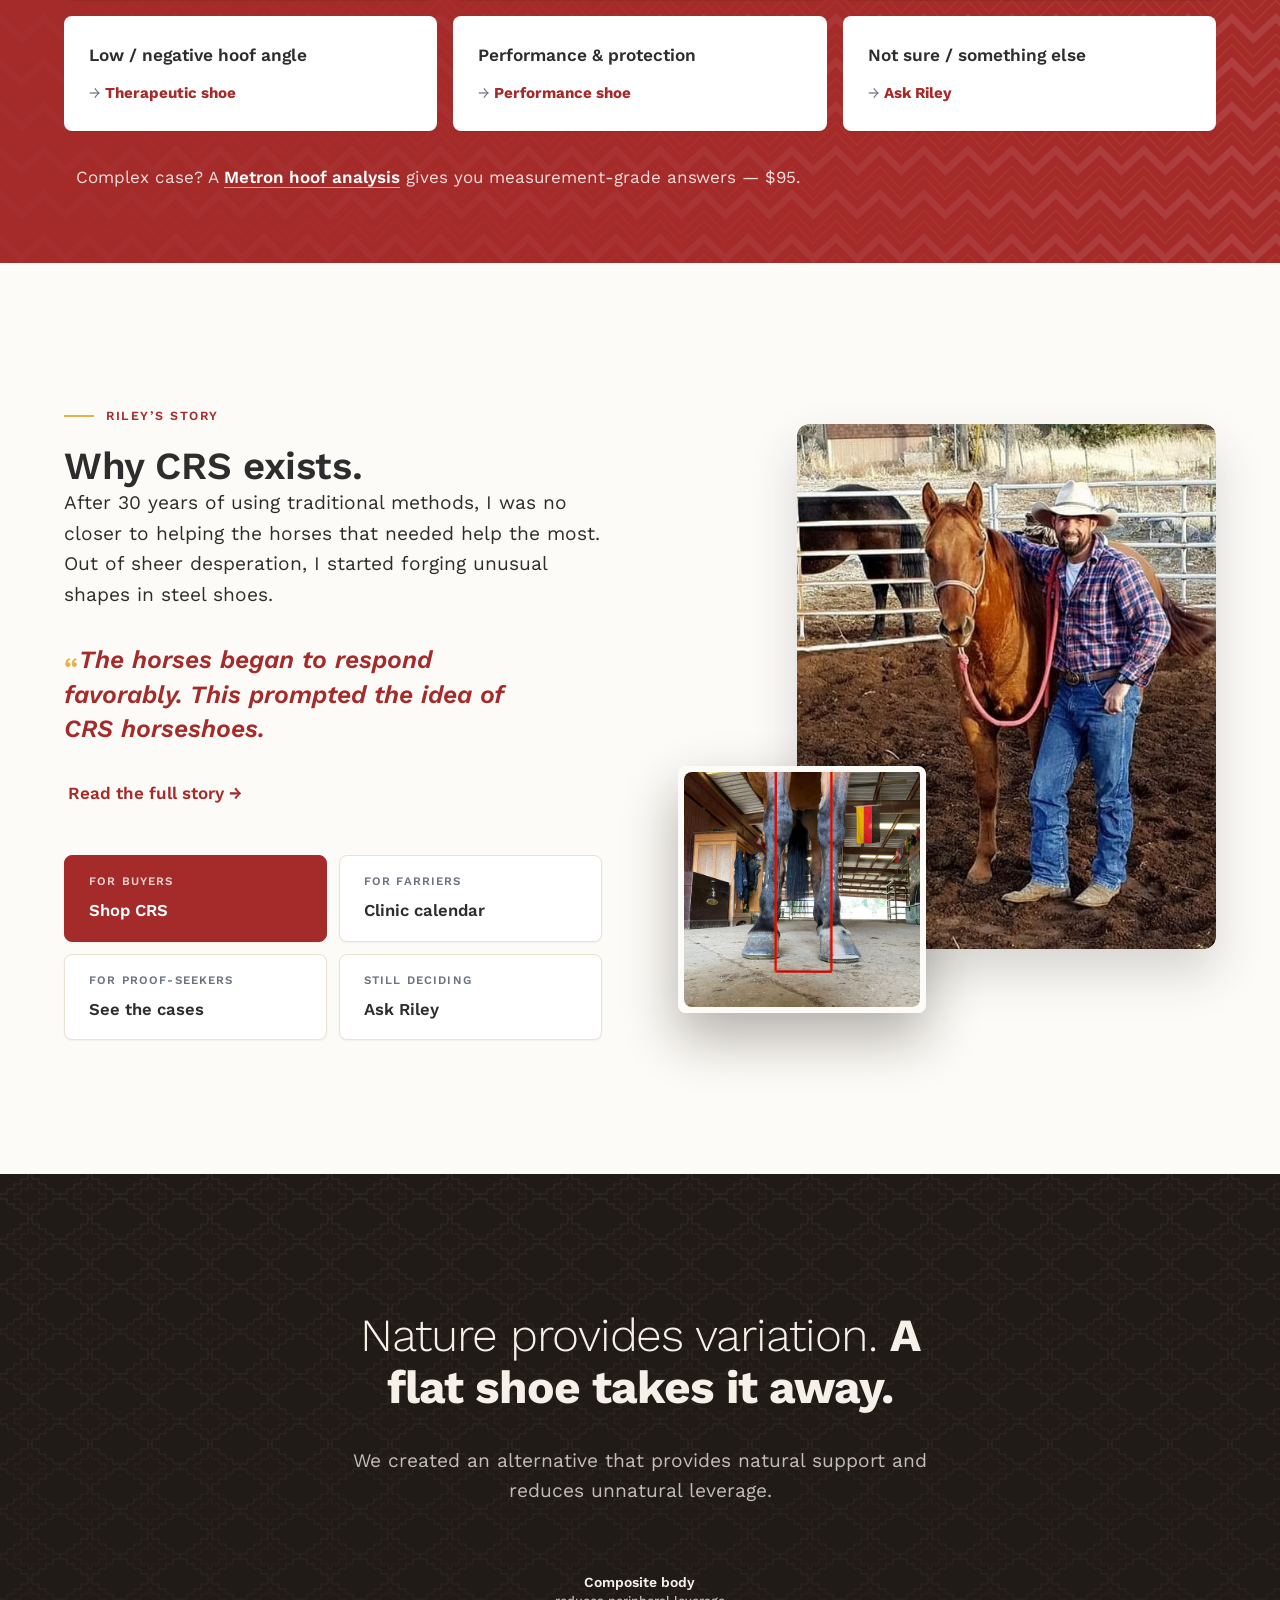
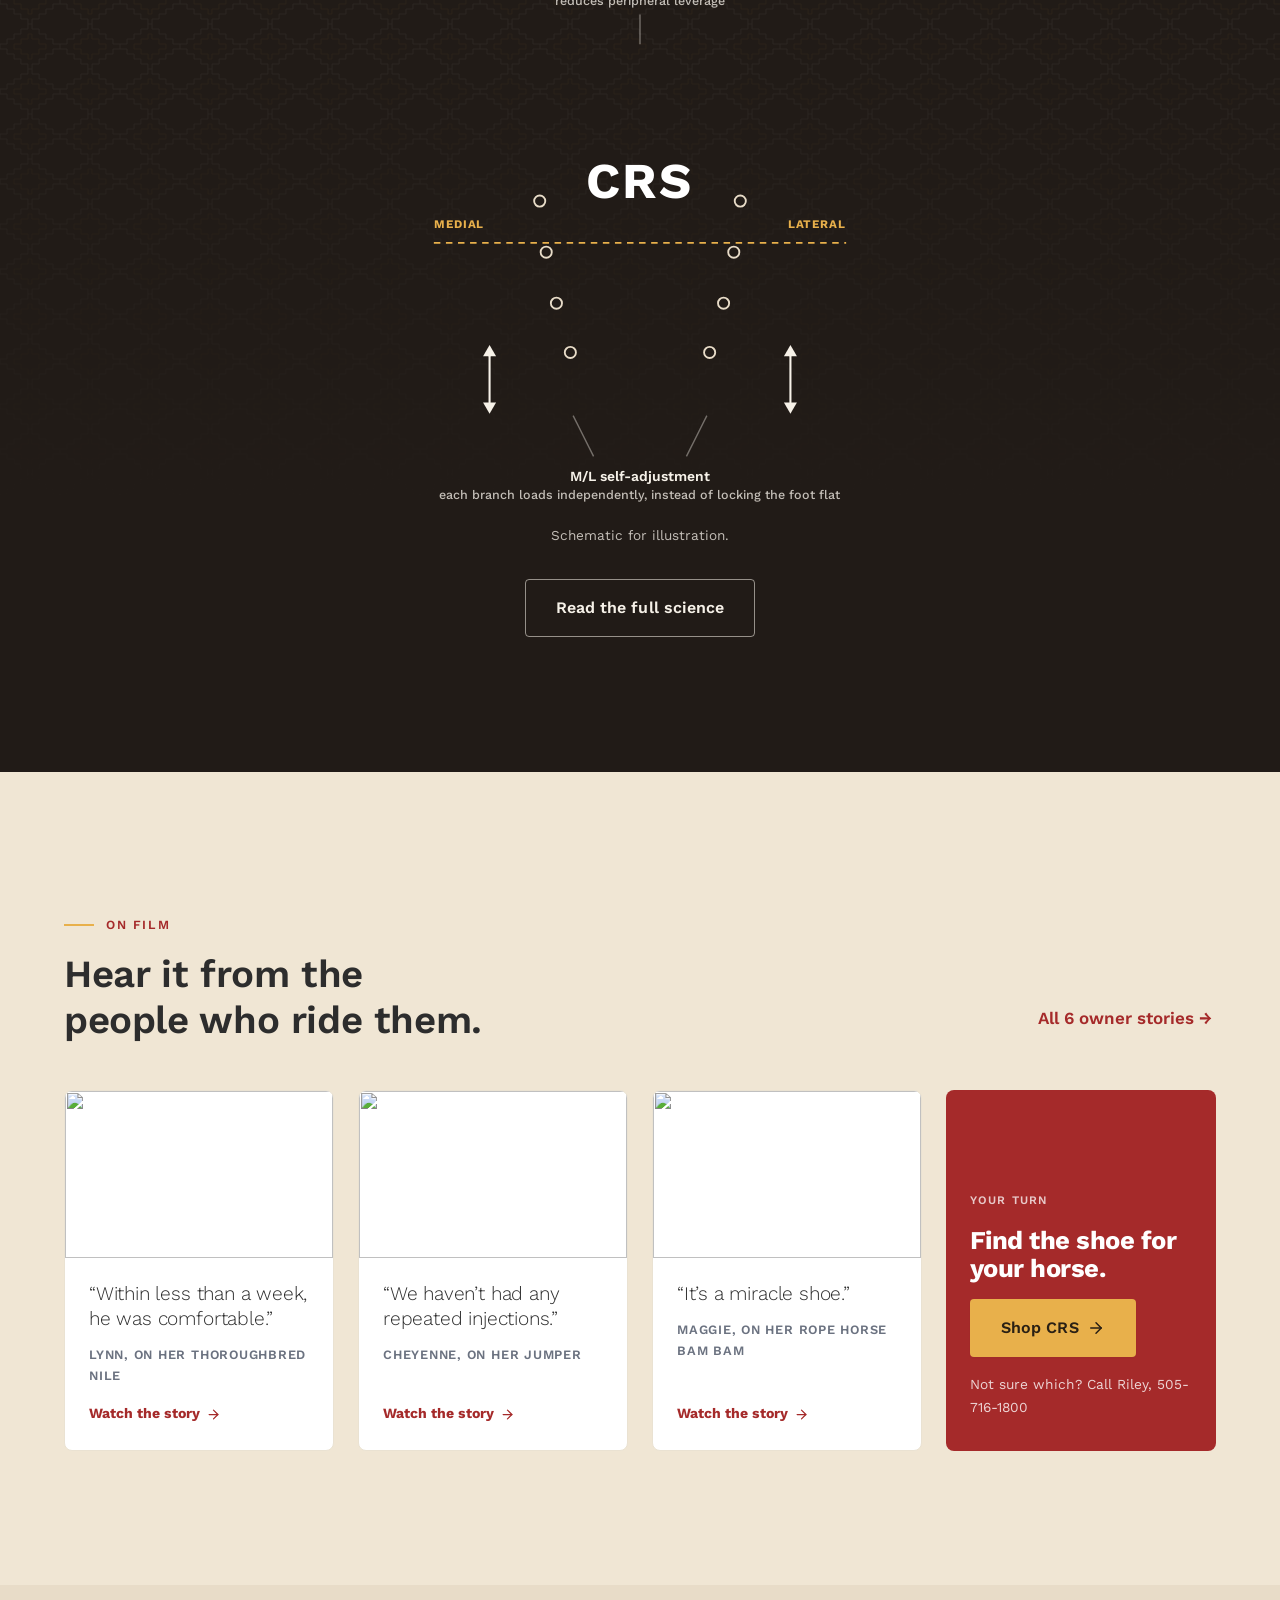
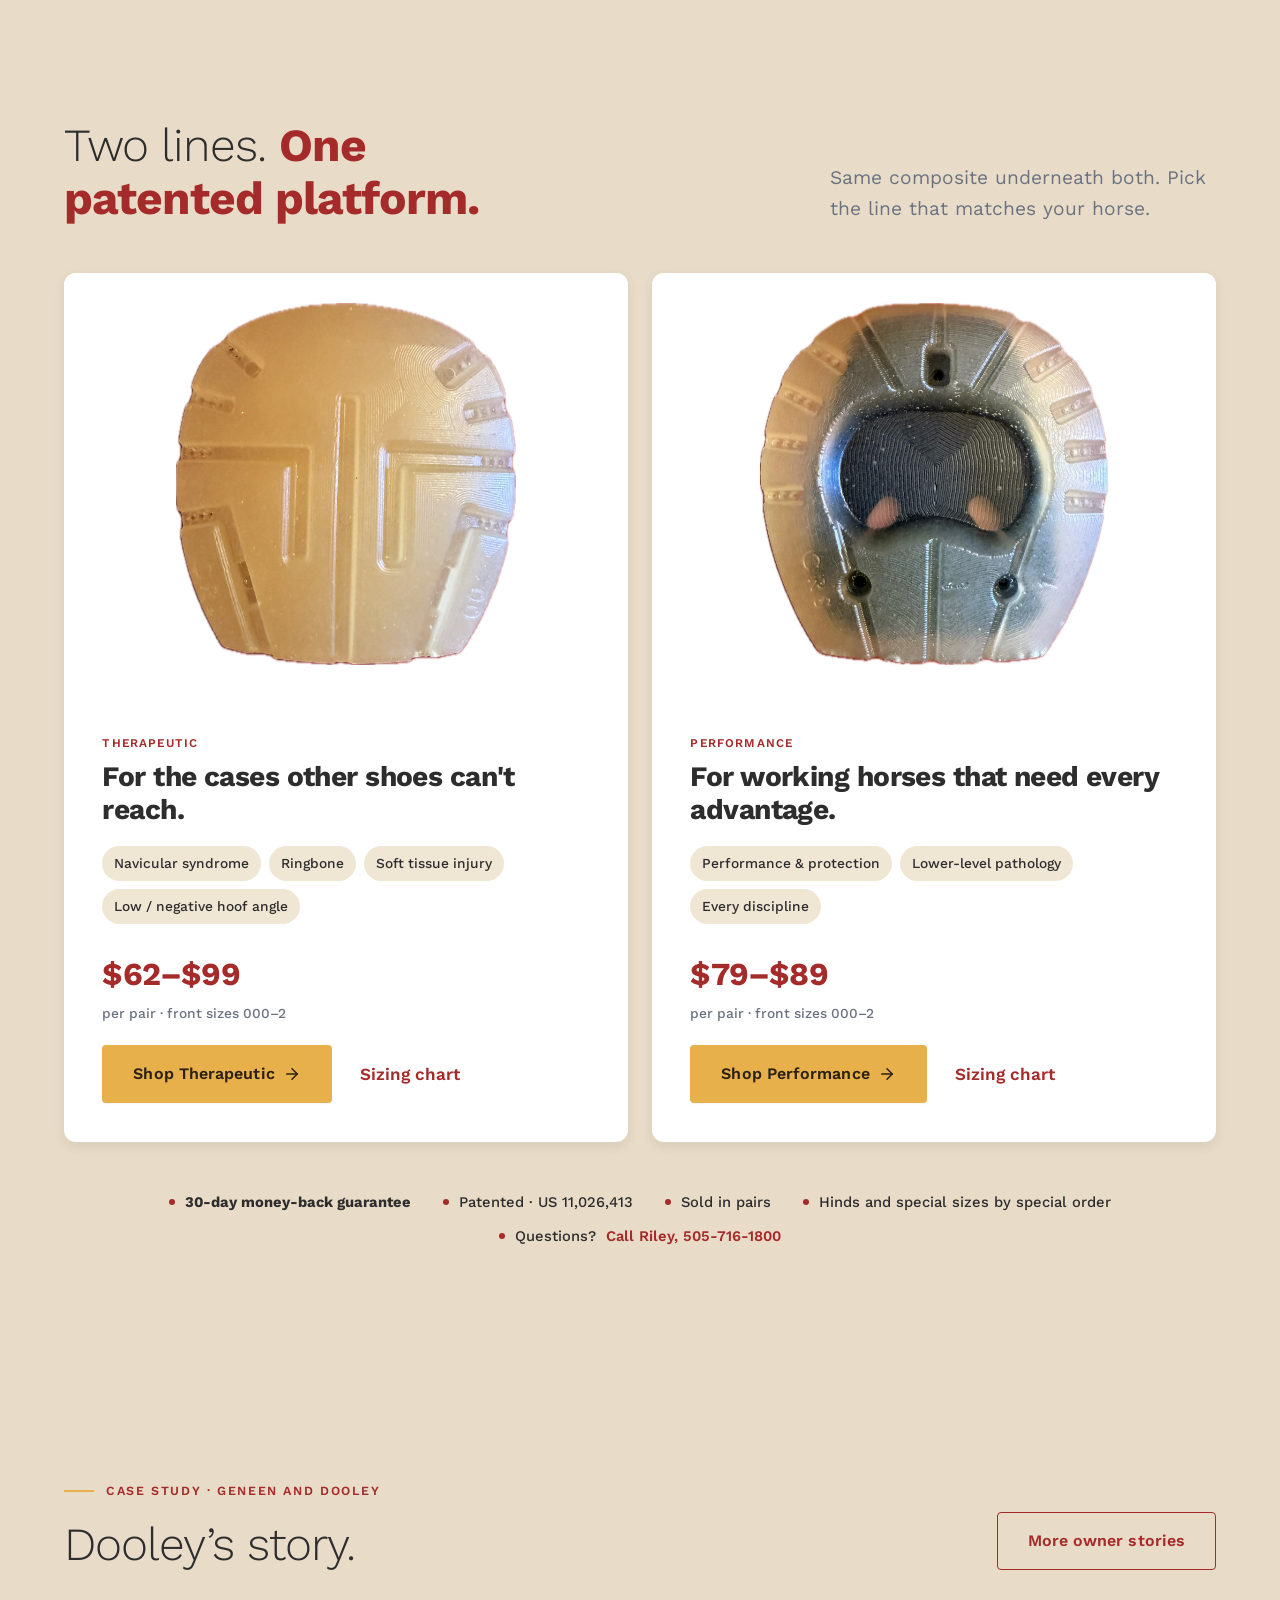
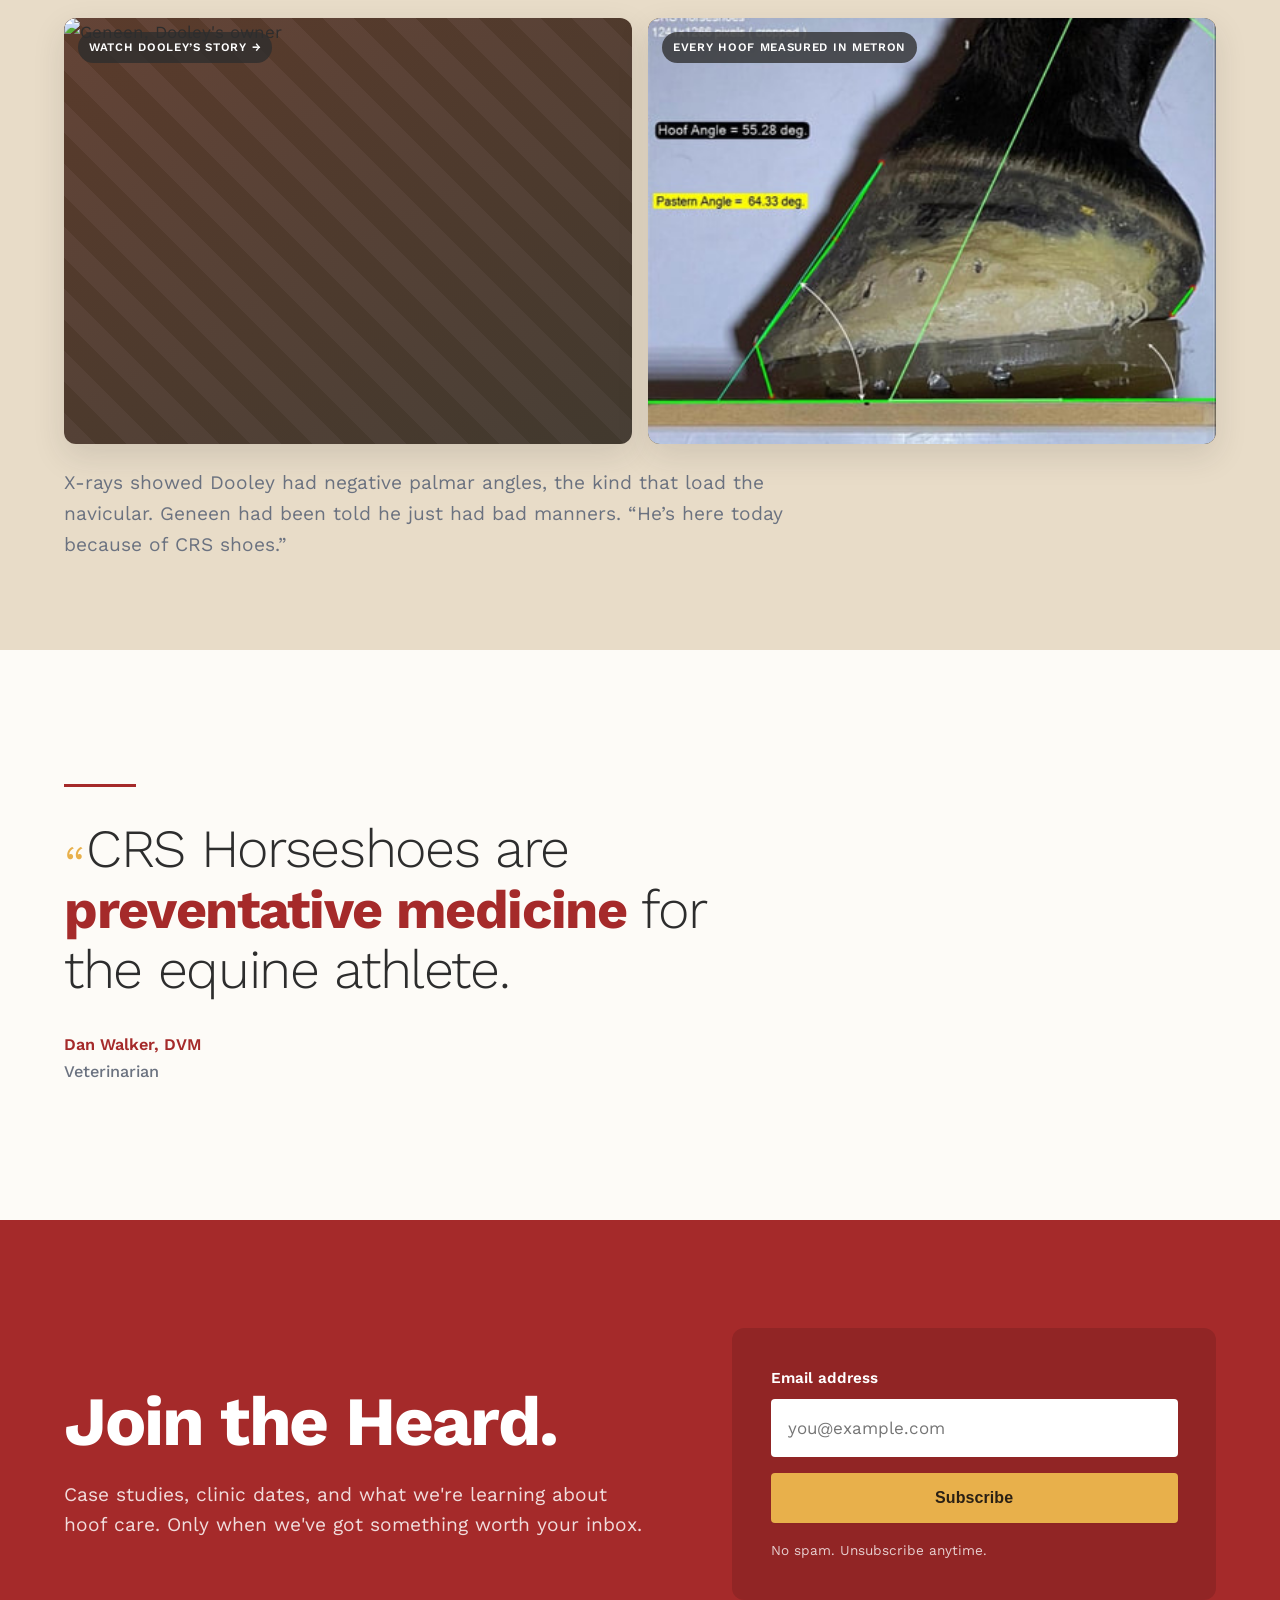
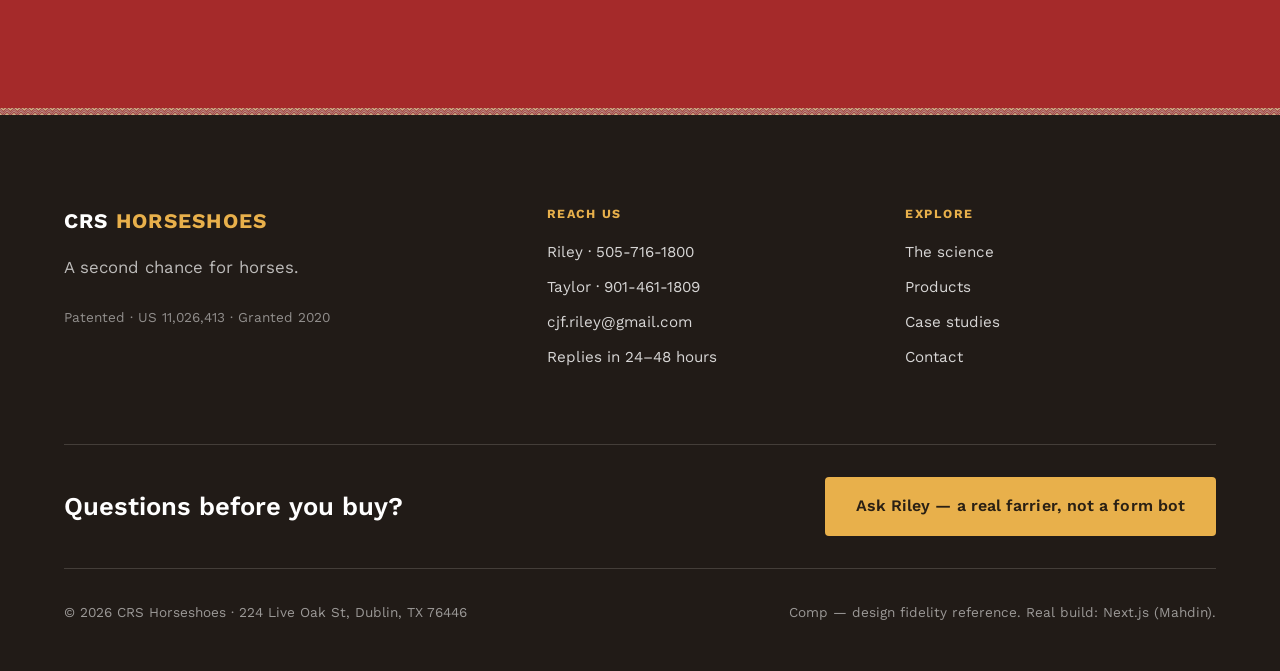
==== commit f593f989: "R17: calmer texture Co-Authored-By: Claude Opus 5.5 <noreply@anthropic.com>" ====
--- a/index.html
+++ b/index.html
@@ -82,7 +82,7 @@
   </section>
 
   <!-- B2 VALUE — asymmetric exhale -->
-  <section class="u-exhale g-ivory tx-full">
+  <section class="u-exhale g-ivory tx-top">
     <div class="container">
       <div class="value-left">
         <p class="statement">CRS designs specialty <strong>therapeutic and performance shoes</strong> for the modern equine.</p>
@@ -111,7 +111,7 @@
   </section>
 
   <!-- B4 RILEY'S STORY — ivory, layered imagery, image right -->
-  <section class="u-exhale g-ivory">
+  <section class="u-exhale g-ivory tx-none">
     <div class="container">
       <div class="story-u">
         <div>
@@ -196,7 +196,7 @@
   </section>
 
   <!-- B6 ON FILM — testimonial videos (replaces the podcast rail until episode 1 exists) -->
-  <section class="u-exhale g-cream-light">
+  <section class="u-exhale g-cream-light tx-none">
     <div class="container">
       <div class="sec-head split">
         <div><div class="eyebrow">On film</div><h2 class="h2" style="margin:0">Hear it from the people who ride them.</h2></div>
@@ -234,7 +234,7 @@
   </section>
 
   <!-- B7 BUY — the shop moment, two lines, big -->
-  <section class="tx-fade u-exhale g-cream" id="buy">
+  <section class="u-exhale g-cream tx-none" id="buy">
     <div class="container">
       <div class="buy-head">
         <h2 class="statement">Two lines. <strong>One patented platform.</strong></h2>
@@ -284,7 +284,7 @@
 
   <!-- R12 no-klyde -->
   <!-- B8 PROOF — Dooley (Geneen), measured -->
-  <section class="sec g-cream">
+  <section class="sec g-cream tx-none">
     <div class="container">
       <div class="proof-head">
         <div><div class="eyebrow">Case study &middot; Geneen and Dooley</div><h2 class="statement">Dooley&rsquo;s story.</h2></div>
@@ -305,7 +305,7 @@
   </section>
 
   <!-- B9 TESTIMONIAL — typographic exhale -->
-  <section class="u-exhale g-ivory">
+  <section class="u-exhale g-ivory tx-none">
     <div class="container">
       <div class="big-quote">
         <div class="q-rule"></div>
@@ -316,7 +316,7 @@
   </section>
 
   <!-- B10 CLOSE — drenched red -->
-  <section class="trim-top u-cta g-red">
+  <section class="u-cta g-red tx-none">
     <div class="container">
       <div class="close-grid">
         <div>
--- a/upgrade.css
+++ b/upgrade.css
@@ -761,3 +761,9 @@
 /* full width at the top, fading out as it drops below the headline / art */
 main>section.tx-fade::before{-webkit-mask-image:linear-gradient(180deg,#000 0%,rgba(0,0,0,.6) 40%,transparent 82%);mask-image:linear-gradient(180deg,#000 0%,rgba(0,0,0,.6) 40%,transparent 82%)}
 main>section#buy.tx-fade::before{-webkit-mask-image:linear-gradient(180deg,#000 0%,rgba(0,0,0,.5) 18%,transparent 40%);mask-image:linear-gradient(180deg,#000 0%,rgba(0,0,0,.5) 18%,transparent 40%)}
+
+/* ── Round 17: calmer texture — patterns only at the top of the page, nothing behind the lower sections ── */
+main>section.tx-none::before{content:none}
+/* statement: faint at the top, gone to zero before the red band so the two patterns never touch */
+main>section.tx-top::before{--tx-o:.06;-webkit-mask-image:linear-gradient(180deg,#000 0%,rgba(0,0,0,.4) 45%,transparent 80%);mask-image:linear-gradient(180deg,#000 0%,rgba(0,0,0,.4) 45%,transparent 80%)}
+main>section#help.tx-sweep::before{--tx-o:.1}
